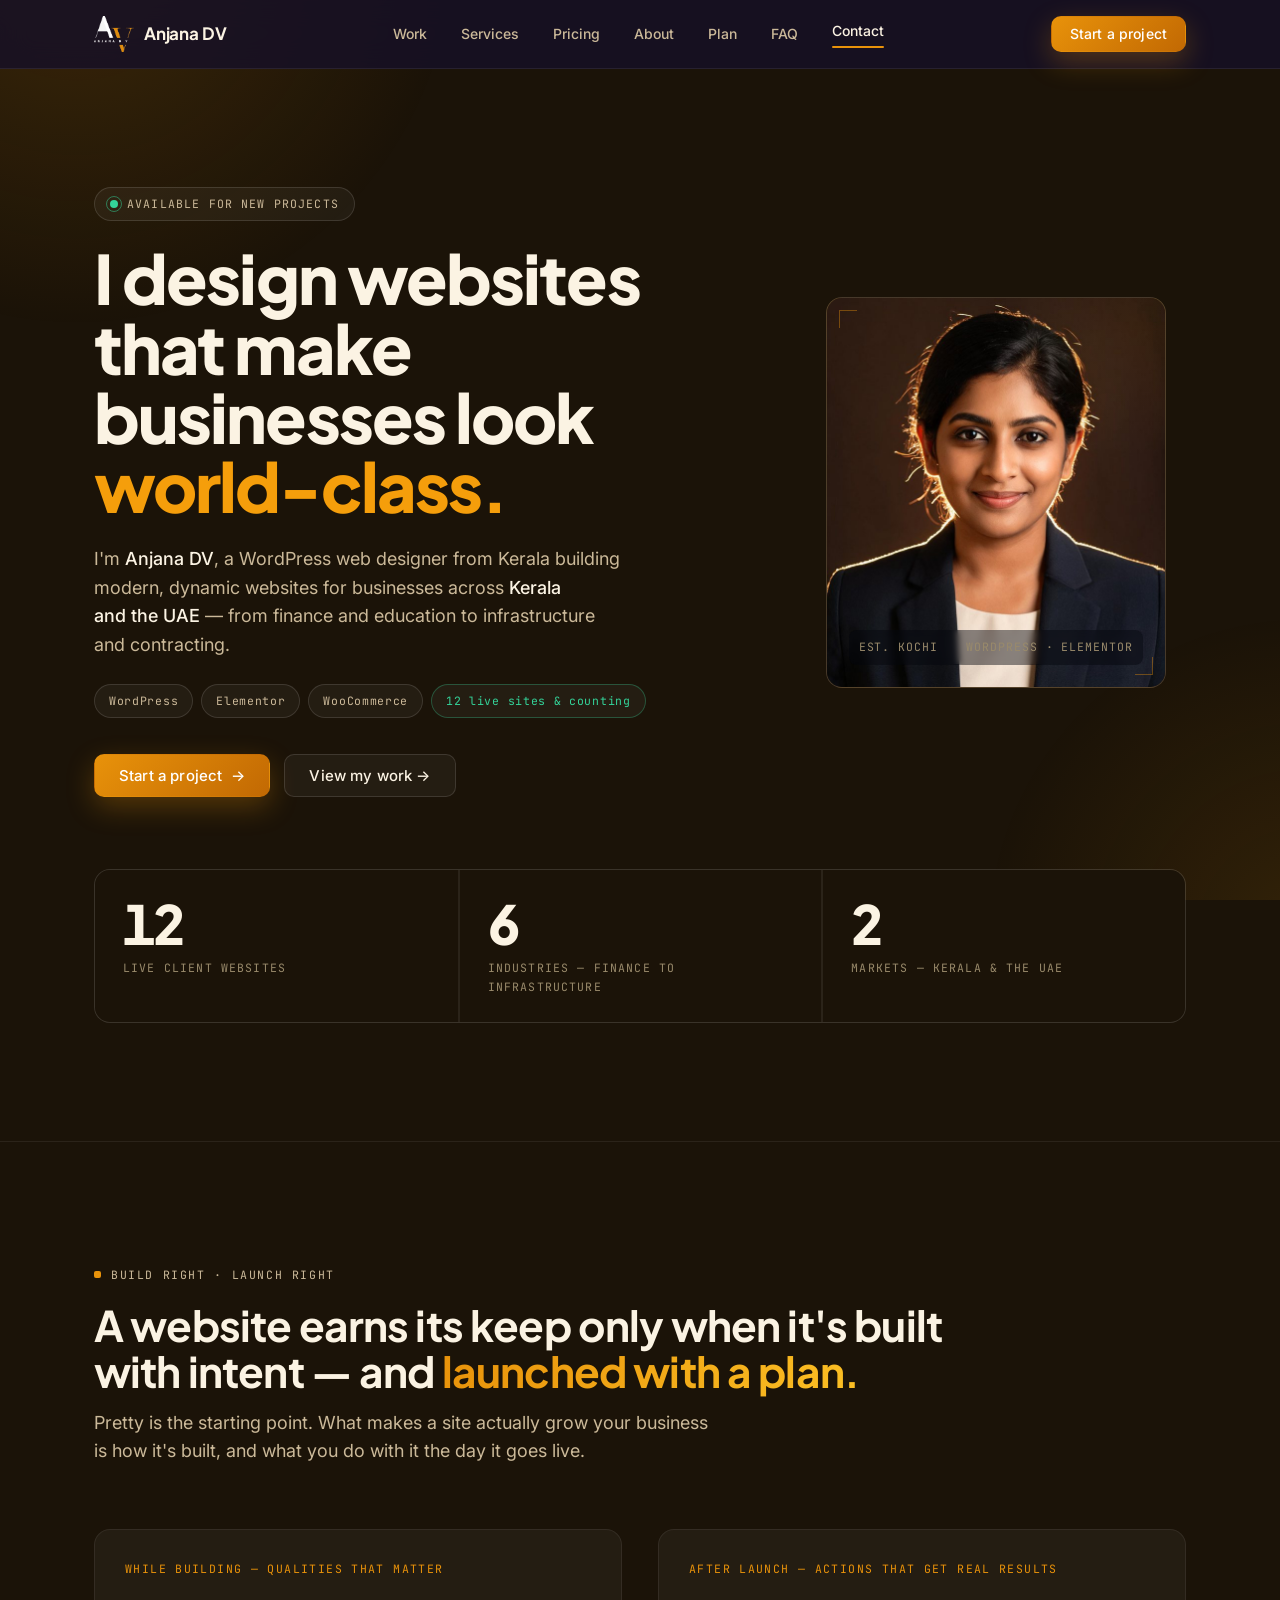
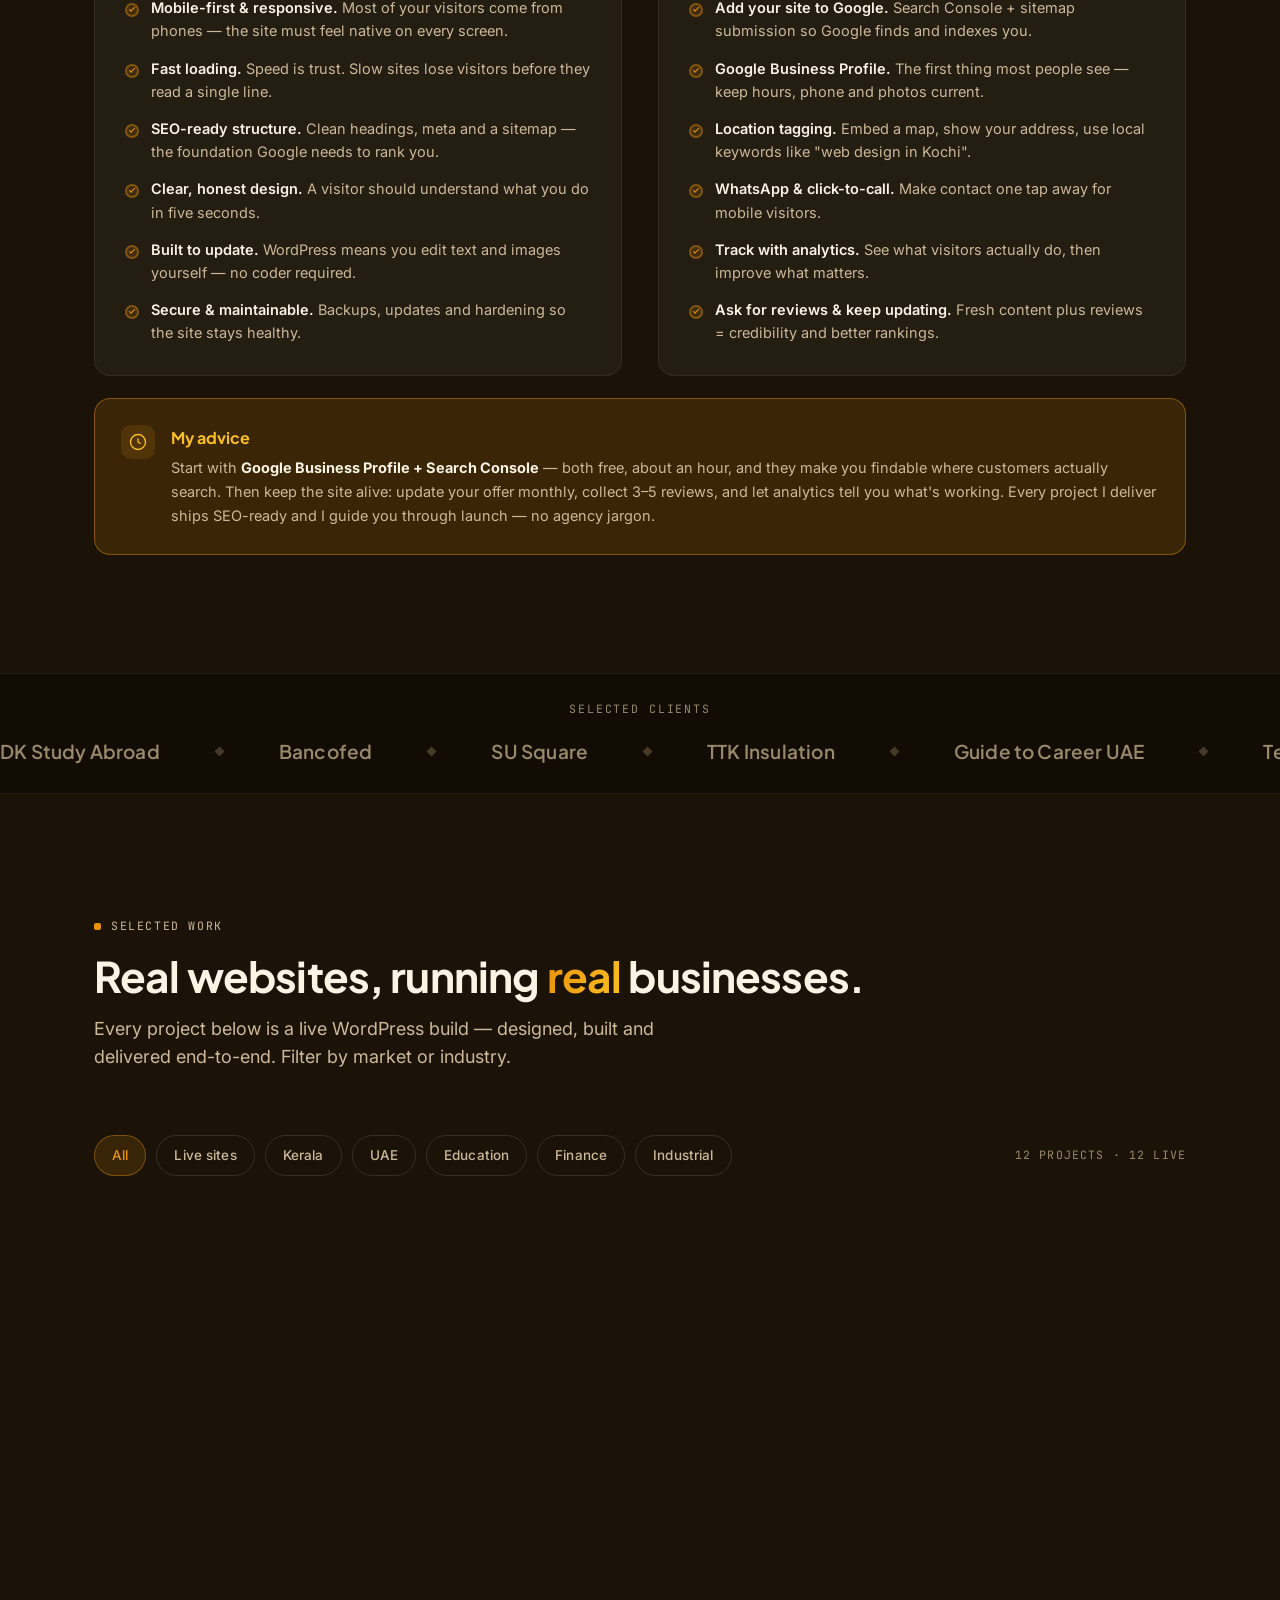
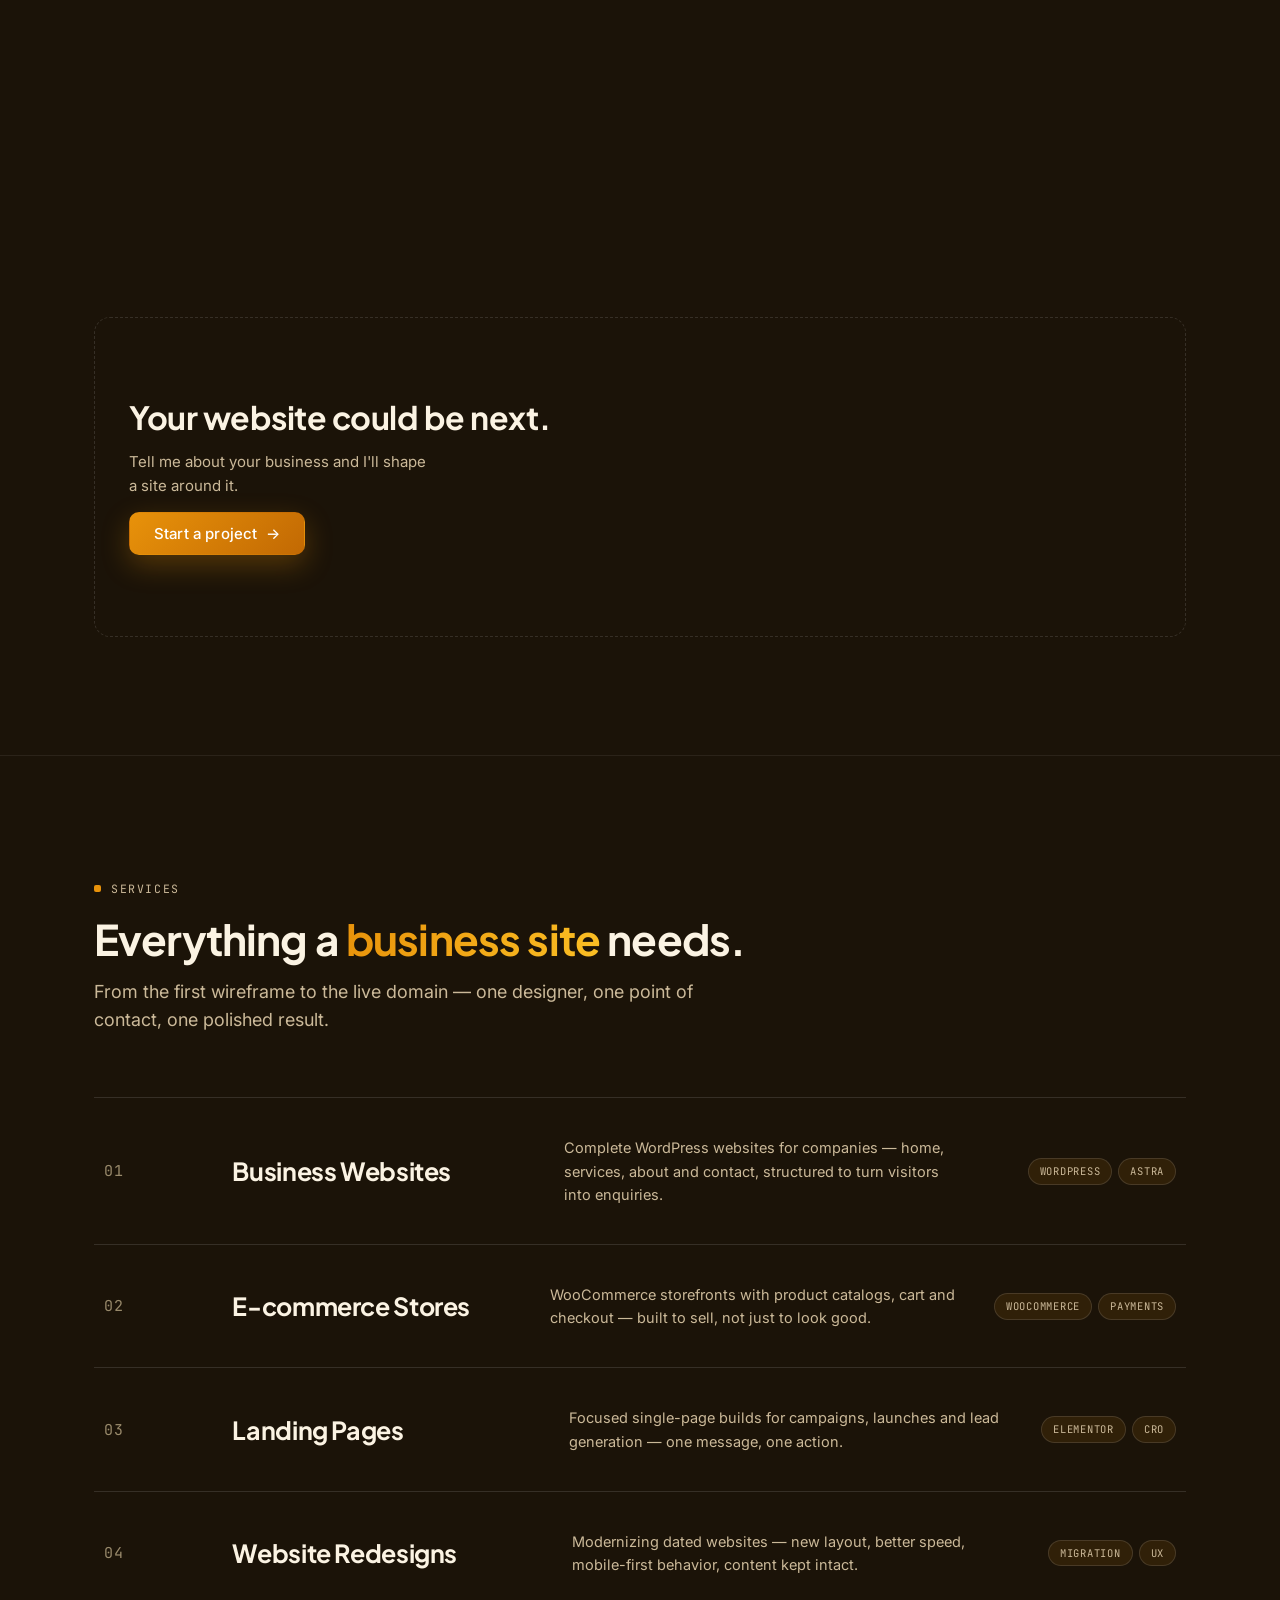
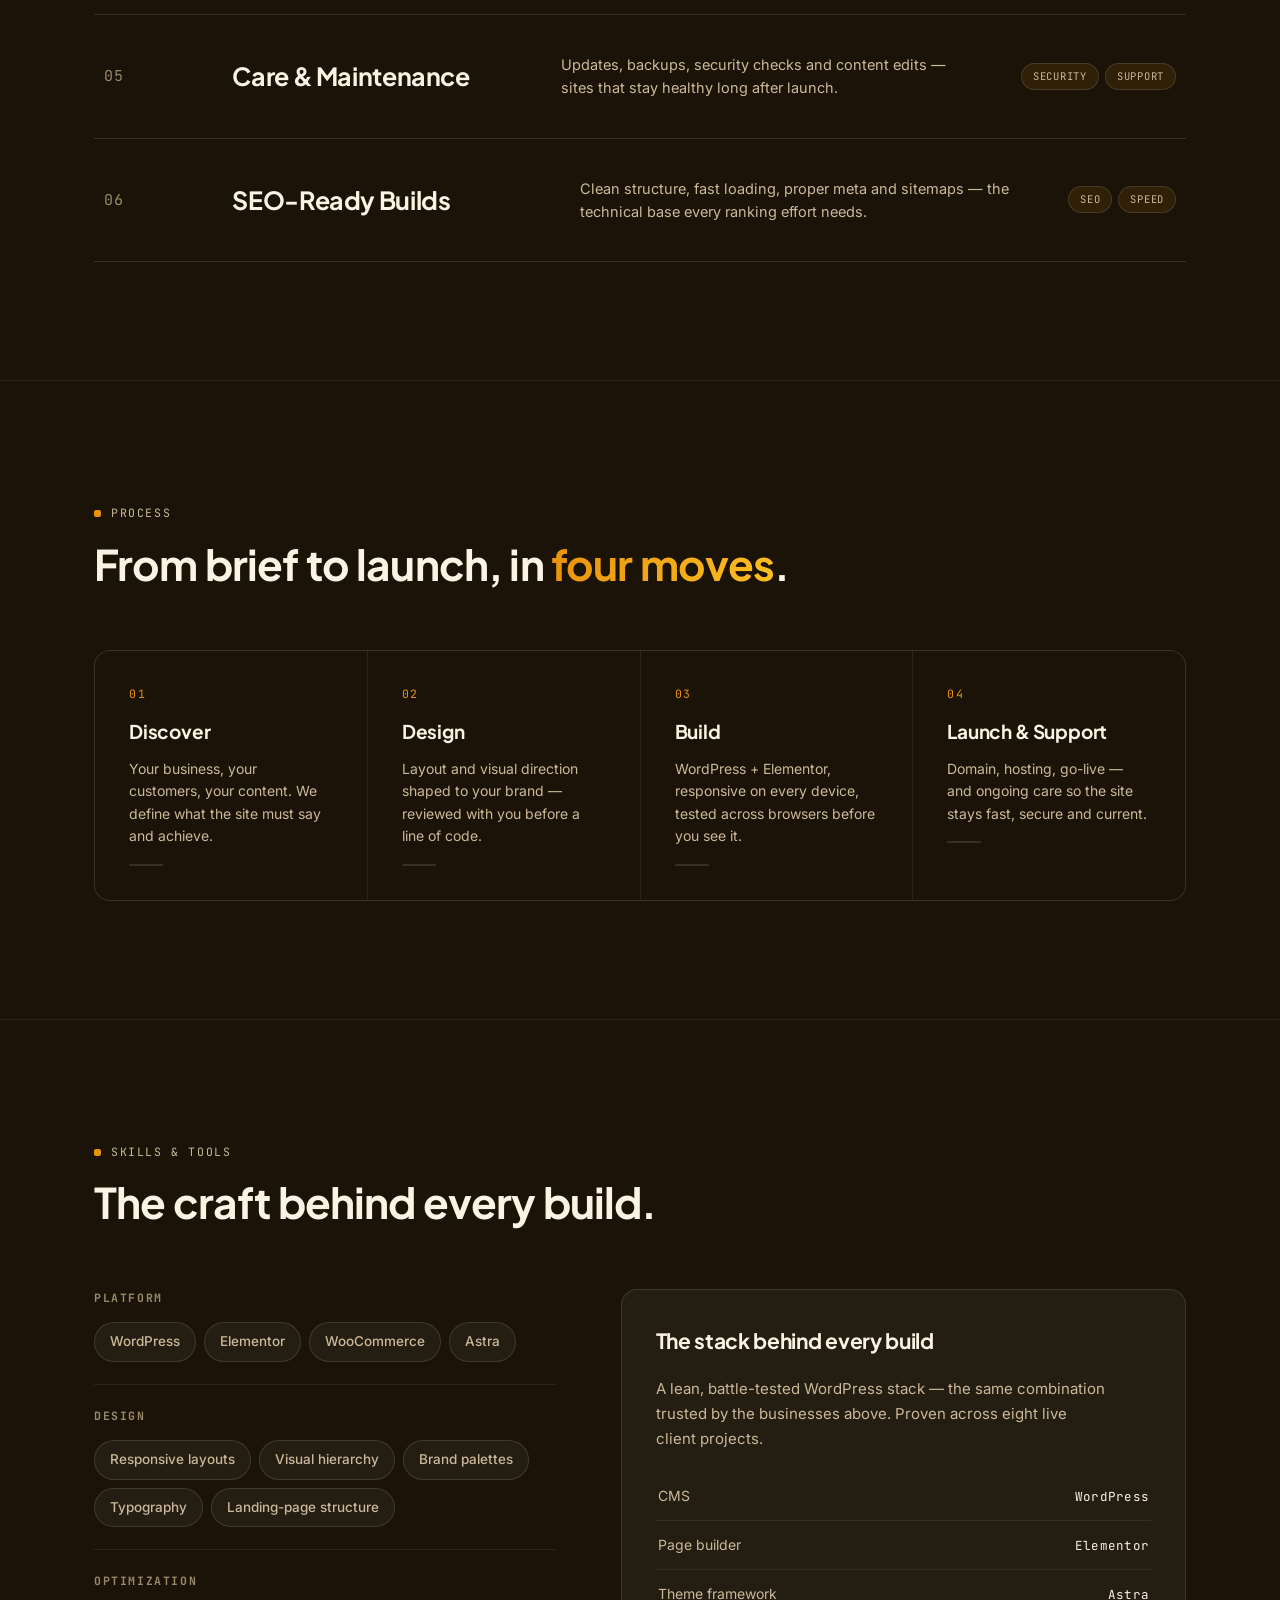
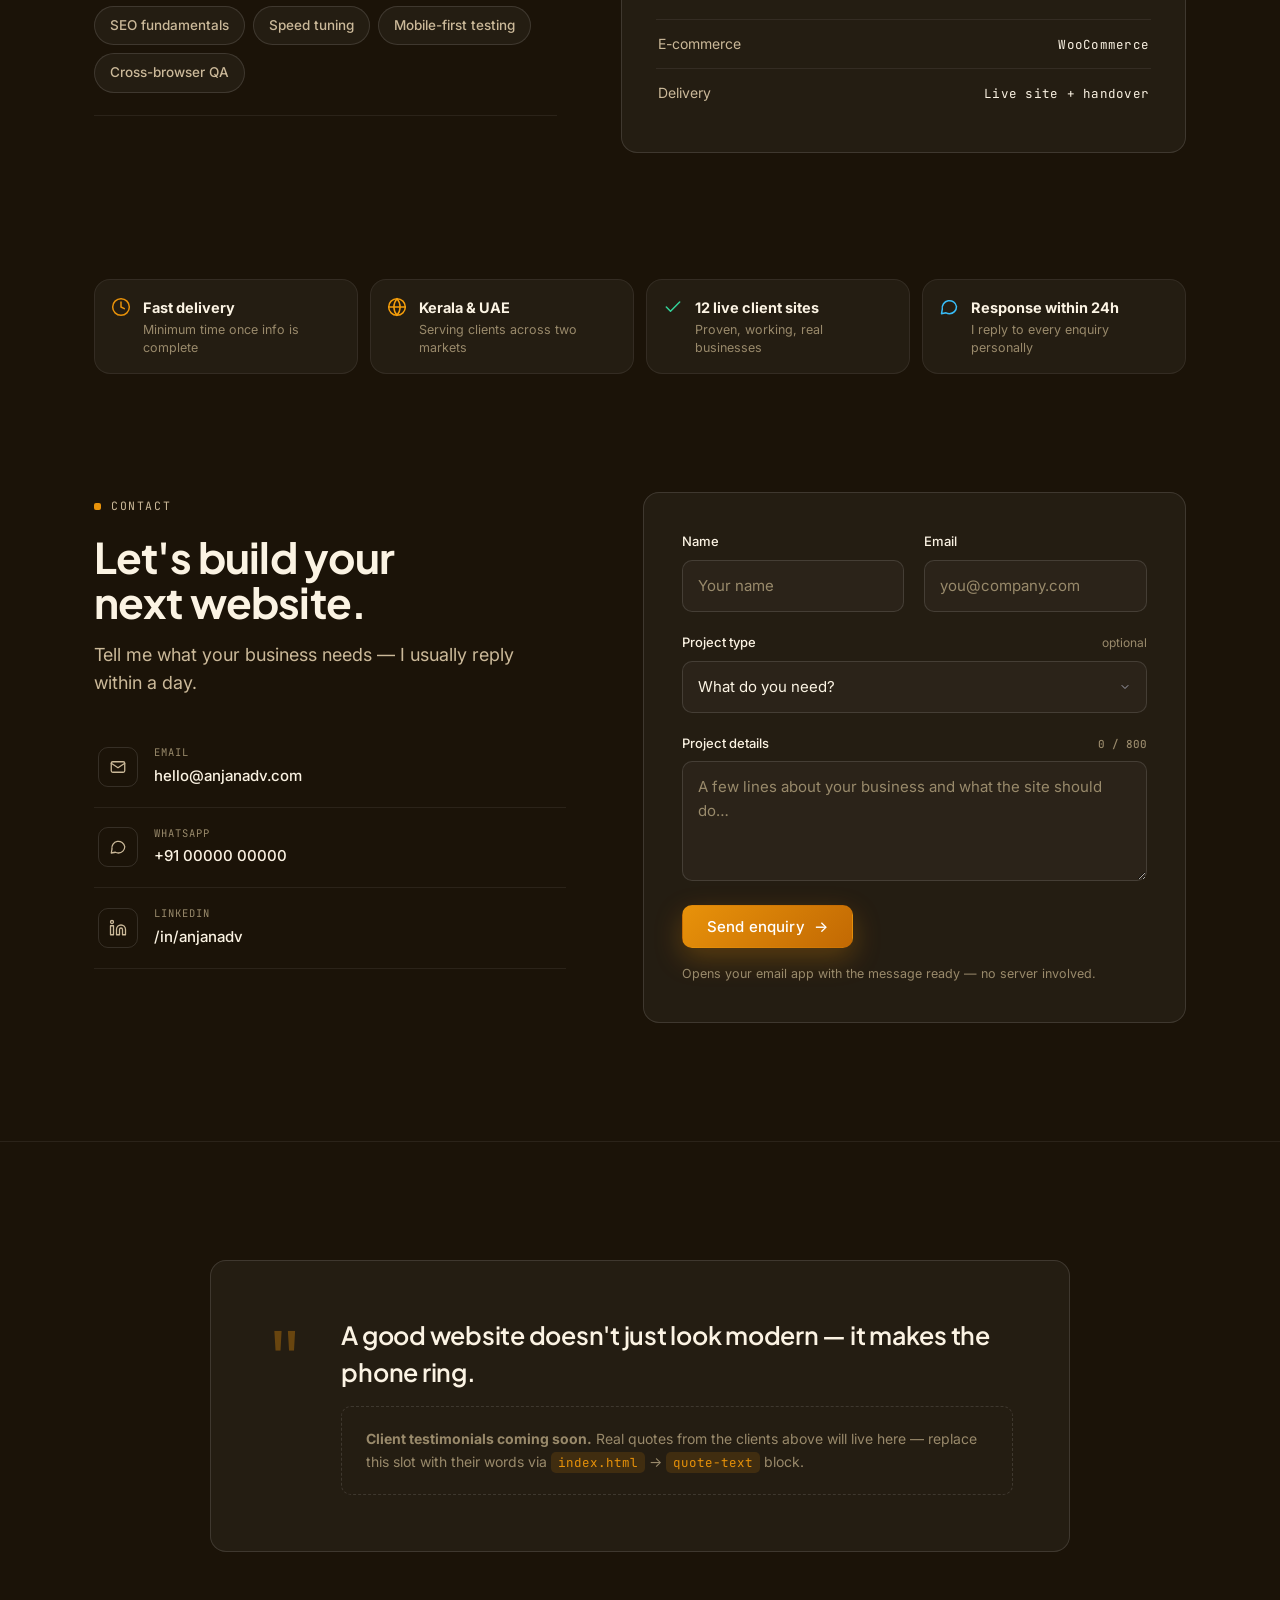
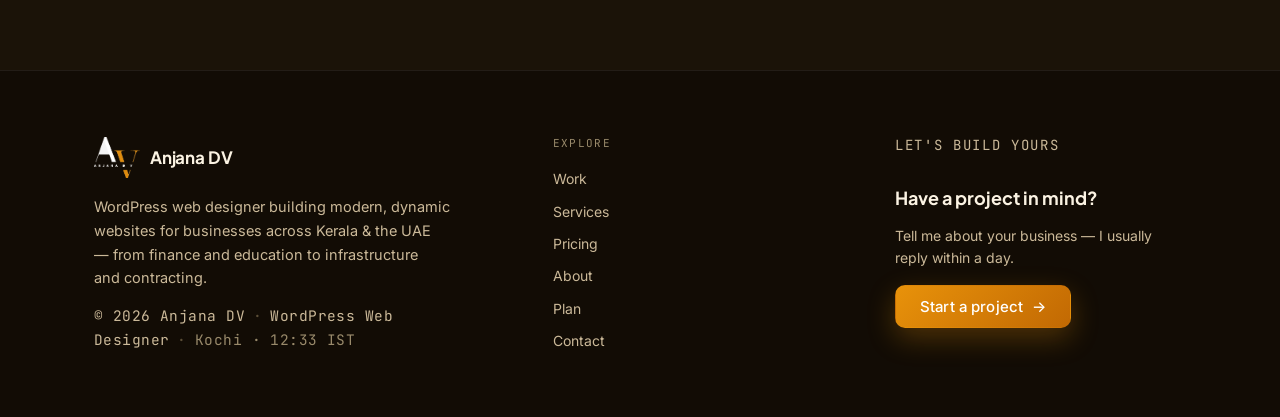
==== index.html @ 85783bd8 "CMS admin panel: Decap CMS + content/site.json + live renderer (hero, projects, about, pricing, FAQ," ====
<!doctype html>
<html lang="en">
<head>
  <meta charset="utf-8" />
  <meta name="viewport" content="width=device-width, initial-scale=1" />
  <title>Anjana DV — WordPress Web Designer · Kerala &amp; UAE</title>
  <meta name="description" content="Portfolio of Anjana DV, a WordPress web designer building modern, dynamic business websites for brands across Kerala and the UAE — finance, education, infrastructure, contracting and more." />
  <meta property="og:title" content="Anjana DV — WordPress Web Designer" />
  <meta property="og:description" content="Modern, dynamic WordPress websites for businesses in Kerala &amp; the UAE." />
  <meta property="og:type" content="website" />
  <meta property="og:image" content="assets/og-image.png" />
  <meta property="og:image:width" content="1200" />
  <meta property="og:image:height" content="630" />
  <meta name="twitter:card" content="summary_large_image" />
  <meta name="twitter:title" content="Anjana DV — WordPress Web Designer" />
  <meta name="twitter:description" content="Modern, dynamic WordPress websites for businesses in Kerala &amp; the UAE." />
  <meta name="twitter:image" content="assets/og-image.png" />
  <meta name="theme-color" content="#1B1308" />
  <link rel="icon" type="image/png" sizes="64x64" href="assets/favicon.png" />
  <link rel="preconnect" href="https://fonts.googleapis.com" />
  <link rel="preconnect" href="https://fonts.gstatic.com" crossorigin />
  <link href="https://fonts.googleapis.com/css2?family=Plus+Jakarta+Sans:wght@600;700;800&family=Inter:wght@400;500;600&family=JetBrains+Mono:wght@400;500&display=swap" rel="stylesheet" />
  <link rel="stylesheet" href="assets/styles.css" />
  <script type="application/ld+json">
  {
    "@context": "https://schema.org",
    "@type": "Person",
    "name": "Anjana DV",
    "jobTitle": "WordPress Web Designer",
    "description": "WordPress web designer building modern, dynamic business websites for clients across Kerala and the UAE.",
    "address": { "@type": "PostalAddress", "addressRegion": "Kerala", "addressCountry": "IN" },
    "knowsAbout": ["WordPress", "Elementor", "WooCommerce", "Web Design", "Responsive Design"]
  }
  </script>
</head>
<body>
  <div class="bg-glow" aria-hidden="true"></div>
  <a class="skip-link" href="#work">Skip to portfolio</a>

<header class="topnav">
    <div class="container topnav-inner">
      <a class="brand" href="#top" aria-label="Anjana DV — home">
        <img class="brand-logo" src="assets/logo-anjana-transparent.png" alt="Anjana DV logo" width="40" height="40" />
        <span>Anjana&nbsp;DV</span>
      </a>
      <nav class="nav-links" aria-label="Primary">
        <a href="#work" data-spy="work">Work</a>
        <a href="#services" data-spy="services">Services</a>
        <a href="pricing.html">Pricing</a>
        <a href="about.html">About</a>
        <a href="plan.html">Plan</a>
        <a href="pricing.html#faq">FAQ</a>
        <a href="#contact" data-spy="contact">Contact</a>
      </nav>
      <a class="btn btn-primary nav-cta" href="#contact">Start a project</a>
      <button class="nav-toggle" aria-expanded="false" aria-controls="mobile-menu" aria-label="Open menu">
        <svg viewBox="0 0 24 24" fill="none" stroke="currentColor" stroke-width="1.8" stroke-linecap="round"><path d="M4 7h16M4 12h16M4 17h16"/></svg>
      </button>
    </div>
    <div class="mobile-menu" id="mobile-menu">
      <a href="#work">Work</a>
      <a href="#services">Services</a>
      <a href="pricing.html">Pricing</a>
      <a href="about.html">About</a>
      <a href="plan.html">Plan</a>
      <a href="pricing.html#faq">FAQ</a>
      <a href="#contact">Contact</a>
      <a class="btn btn-primary" href="#contact">Start a project</a>
    </div>
  </header>

  <main id="top">
<!-- ═══════════ HERO ═══════════ -->
  <section class="section hero" aria-label="Introduction">
    <div class="container">
      <div class="hero-grid">
        <div>
          <p class="avail-chip"><span class="avail-dot" aria-hidden="true"></span> Available for new projects</p>
          <h1>I design websites that make businesses look <span class="em">world-class.</span></h1>
          <p class="lead">
            I'm <strong>Anjana DV</strong>, a WordPress web designer from Kerala building
            modern, dynamic websites for businesses across <strong>Kerala and the UAE</strong> —
            from finance and education to infrastructure and contracting.
          </p>
          <div class="hero-chips" aria-label="Tools and stack">
            <span class="hero-chip">WordPress</span>
            <span class="hero-chip">Elementor</span>
            <span class="hero-chip">WooCommerce</span>
            <span class="hero-chip">12 live sites &amp; counting</span>
          </div>
          <div class="hero-cta">
            <a class="btn btn-primary" href="#work">View my work <span class="arr" aria-hidden="true">→</span></a>
            <a class="btn btn-secondary" href="#contact">Get in touch</a>
          </div>
        </div>
        <div class="portrait-wrap">
          <div class="portrait" role="img" aria-label="Anjana DV - WordPress web designer portrait">
            <span class="portrait-corner pc-tl" aria-hidden="true"></span>
            <span class="portrait-corner pc-br" aria-hidden="true"></span>
            <img class="portrait-img" src="assets/portrait.jpg" alt="Anjana DV" width="680" height="782" />
            <span class="portrait-tag"><span>EST. KOCHI</span><span>WORDPRESS · ELEMENTOR</span></span>
          </div>
        </div>
      </div>

      <div class="hero-stats">
        <div class="stat">
          <div class="stat-num">7</div>
          <p class="stat-label">Live client websites</p>
        </div>
        <div class="stat">
          <div class="stat-num">6</div>
          <p class="stat-label">Industries — finance to infrastructure</p>
        </div>
        <div class="stat">
          <div class="stat-num">2</div>
          <p class="stat-label">Markets — Kerala &amp; the UAE</p>
        </div>
      </div>
    </div>
  </section>

  
<!-- ═══════════ LAUNCH · WEBSITE SUCCESS CHECKLIST ═══════════ -->
  <section class="section" id="launch" aria-label="Website success checklist">
    <div class="container">
      <div class="sec-head reveal">
        <p class="eyebrow">Build right · Launch right</p>
        <h2 class="sec-title">A website earns its keep only when it's built with intent — and <span class="grad-word">launched with a plan.</span></h2>
        <p class="sec-sub">
          Pretty is the starting point. What makes a site actually grow your business is how it's
          built, and what you do with it the day it goes live.
        </p>
      </div>

      <div class="launch-grid">
        <div class="launch-col reveal">
          <p class="launch-kicker">While building — qualities that matter</p>
          <ul class="launch-list">
            <li><strong>Mobile-first &amp; responsive.</strong> Most of your visitors come from phones — the site must feel native on every screen.</li>
            <li><strong>Fast loading.</strong> Speed is trust. Slow sites lose visitors before they read a single line.</li>
            <li><strong>SEO-ready structure.</strong> Clean headings, meta and a sitemap — the foundation Google needs to rank you.</li>
            <li><strong>Clear, honest design.</strong> A visitor should understand what you do in five seconds.</li>
            <li><strong>Built to update.</strong> WordPress means you edit text and images yourself — no coder required.</li>
            <li><strong>Secure &amp; maintainable.</strong> Backups, updates and hardening so the site stays healthy.</li>
          </ul>
        </div>
        <div class="launch-col reveal">
          <p class="launch-kicker">After launch — actions that get real results</p>
          <ul class="launch-list">
            <li><strong>Add your site to Google.</strong> Search Console + sitemap submission so Google finds and indexes you.</li>
            <li><strong>Google Business Profile.</strong> The first thing most people see — keep hours, phone and photos current.</li>
            <li><strong>Location tagging.</strong> Embed a map, show your address, use local keywords like "web design in Kochi".</li>
            <li><strong>WhatsApp &amp; click-to-call.</strong> Make contact one tap away for mobile visitors.</li>
            <li><strong>Track with analytics.</strong> See what visitors actually do, then improve what matters.</li>
            <li><strong>Ask for reviews &amp; keep updating.</strong> Fresh content plus reviews = credibility and better rankings.</li>
          </ul>
        </div>
      </div>

      <div class="launch-note reveal">
        <span class="launch-note-ic" aria-hidden="true">
          <svg viewBox="0 0 24 24" fill="none" stroke="currentColor" stroke-width="1.8" stroke-linecap="round" stroke-linejoin="round"><circle cx="12" cy="12" r="10"/><path d="M12 8v4l3 2"/></svg>
        </span>
        <div>
          <p class="launch-note-title">My advice</p>
          <p class="launch-note-body">
            Start with <strong>Google Business Profile + Search Console</strong> — both free, about an hour,
            and they make you findable where customers actually search. Then keep the site alive: update your
            offer monthly, collect 3–5 reviews, and let analytics tell you what's working. Every project I
            deliver ships SEO-ready and I guide you through launch — no agency jargon.
          </p>
        </div>
      </div>
    </div>
  </section>

<!-- ═══════════ CLIENT MARQUEE ═══════════ -->
  <section class="marquee-section" aria-label="Clients">
    <p class="marquee-label">Selected clients</p>
    <div class="marquee" aria-hidden="true">
      <div class="marquee-group">
        <span class="marquee-item">DK Study Abroad <span class="marquee-sep"></span></span>
        <span class="marquee-item">Bancofed <span class="marquee-sep"></span></span>
        <span class="marquee-item">SU Square <span class="marquee-sep"></span></span>
        <span class="marquee-item">TTK Insulation <span class="marquee-sep"></span></span>
        <span class="marquee-item">Guide to Career UAE <span class="marquee-sep"></span></span>
        <span class="marquee-item">Techinsys <span class="marquee-sep"></span></span>
        <span class="marquee-item">Smartcoin India <span class="marquee-sep"></span></span>
<span class="marquee-item">ICCSL <span class="marquee-sep"></span></span>
<span class="marquee-item">Varghese Moolans <span class="marquee-sep"></span></span>
<span class="marquee-item">Planitium <span class="marquee-sep"></span></span>
<span class="marquee-item">Tyre Guru <span class="marquee-sep"></span></span>
<span class="marquee-item">CADBIM Centre <span class="marquee-sep"></span></span>
      </div>
      <div class="marquee-group">
        <span class="marquee-item">DK Study Abroad <span class="marquee-sep"></span></span>
        <span class="marquee-item">Bancofed <span class="marquee-sep"></span></span>
        <span class="marquee-item">SU Square <span class="marquee-sep"></span></span>
        <span class="marquee-item">TTK Insulation <span class="marquee-sep"></span></span>
        <span class="marquee-item">Guide to Career UAE <span class="marquee-sep"></span></span>
        <span class="marquee-item">Techinsys <span class="marquee-sep"></span></span>
        <span class="marquee-item">Smartcoin India <span class="marquee-sep"></span></span>
<span class="marquee-item">ICCSL <span class="marquee-sep"></span></span>
<span class="marquee-item">Varghese Moolans <span class="marquee-sep"></span></span>
<span class="marquee-item">Planitium <span class="marquee-sep"></span></span>
<span class="marquee-item">Tyre Guru <span class="marquee-sep"></span></span>
<span class="marquee-item">CADBIM Centre <span class="marquee-sep"></span></span>
      </div>
    </div>
  </section>

  
<!-- ═══════════ WORK ═══════════ -->
  <section class="section" id="work" aria-label="Selected work">
    <div class="container">
      <div class="sec-head reveal">
        <p class="eyebrow">Selected work</p>
        <h2 class="sec-title">Real websites, running <span class="grad-word">real</span> businesses.</h2>
        <p class="sec-sub">
          Every project below is a live WordPress build — designed, built and delivered
          end-to-end. Filter by market or industry.
        </p>
      </div>

      <div class="work-toolbar reveal" role="group" aria-label="Filter projects">
        <button class="filter-btn" data-filter="all" aria-pressed="true">All</button>
        <button class="filter-btn" data-filter="live" aria-pressed="false">Live sites</button>
        <button class="filter-btn" data-filter="kerala" aria-pressed="false">Kerala</button>
        <button class="filter-btn" data-filter="uae" aria-pressed="false">UAE</button>
        <button class="filter-btn" data-filter="education" aria-pressed="false">Education</button>
        <button class="filter-btn" data-filter="finance" aria-pressed="false">Finance</button>
        <button class="filter-btn" data-filter="industrial" aria-pressed="false">Industrial</button>
        <span class="work-count" id="work-count" aria-live="polite">12 projects · 12 live</span>
      </div>

      <div class="work-grid" id="work-grid">

        <!-- 01 · DK Study Abroad (featured) -->
        <article class="work-card featured reveal" data-cats="live kerala education"
                 style="--mbg:#121516; --mfg:#FFFFFF; --mk-accent:#C10FFF;">
          <div class="mock" aria-hidden="true">
            <div class="mock-bar">
              <span class="dot"></span><span class="dot"></span><span class="dot"></span>
              <span class="mock-url">dkstudyabroad.com</span>
            </div>
            <div class="mock-body mock-shot">
                <img class="shot" src="assets/thumbs/dkstudyabroad.jpg" alt="" loading="lazy" width="1200" height="800" />
              </div>
          </div>
          <div class="card-side">
            <div class="card-tags">
              <span class="tag hot">Latest</span>
              <span class="tag live">● Live</span>
              <span class="tag">Education</span>
              <span class="tag">Kochi</span>
            </div>
            <h3 class="card-name">DK Study Abroad LLP</h3>
            <p class="card-desc">
              A modern, dark-themed site for a Kochi study-abroad consultancy —
              destination guides for eight countries, student success stories and
              enquiry flows, all on WordPress + Elementor.
            </p>
            <div class="card-links">
              <a class="card-link" href="https://dkstudyabroad.com" target="_blank" rel="noopener">
                Visit site
                <svg viewBox="0 0 24 24" fill="none" stroke="currentColor" stroke-width="2" stroke-linecap="round" stroke-linejoin="round"><path d="M7 17L17 7M9 7h8v8"/></svg>
              </a>
            </div>
          </div>
        </article>

        <!-- 02 · Bancofed -->
        <article class="work-card reveal" data-cats="live kerala finance"
                 style="--mbg:#FFFFFF; --mfg:#173B2E; --mk-accent:#03A86B;">
          <div class="card-top">
            <div class="card-tags">
              <span class="tag live">● Live</span>
              <span class="tag">Finance</span>
              <span class="tag">Kerala</span>
            </div>
          </div>
          <div class="mock" aria-hidden="true">
            <div class="mock-bar">
              <span class="dot"></span><span class="dot"></span><span class="dot"></span>
              <span class="mock-url">bancofed.in</span>
            </div>
            <div class="mock-body mock-shot">
                <img class="shot" src="assets/thumbs/bancofed.jpg" alt="" loading="lazy" width="1200" height="800" />
              </div>
          </div>
          <div class="card-info">
            <h3 class="card-name">Bancofed</h3>
            <p class="card-desc">
              Gold loans, agri loans and small-business financing for Kerala —
              a clean, trust-first financial site with service pages and partner listings.
            </p>
            <div class="card-links">
              <a class="card-link" href="https://bancofed.in" target="_blank" rel="noopener">
                Visit site
                <svg viewBox="0 0 24 24" fill="none" stroke="currentColor" stroke-width="2" stroke-linecap="round" stroke-linejoin="round"><path d="M7 17L17 7M9 7h8v8"/></svg>
              </a>
            </div>
          </div>
        </article>

        <!-- 03 · SU Square -->
        <article class="work-card reveal" data-cats="live kerala industrial"
                 style="--mbg:#F0F5FA; --mfg:#0F2440; --mk-accent:#046BD2;">
          <div class="card-top">
            <div class="card-tags">
              <span class="tag live">● Live</span>
              <span class="tag">Infrastructure</span>
              <span class="tag">Kerala</span>
            </div>
          </div>
          <div class="mock" aria-hidden="true">
            <div class="mock-bar">
              <span class="dot"></span><span class="dot"></span><span class="dot"></span>
              <span class="mock-url">susquare.in</span>
            </div>
            <div class="mock-body mock-shot">
                <img class="shot" src="assets/thumbs/susquare.jpg" alt="" loading="lazy" width="1200" height="800" />
              </div>
          </div>
          <div class="card-info">
            <h3 class="card-name">SU Square</h3>
            <p class="card-desc">
              A corporate site for a Kerala infrastructure group with five verticals —
              projects, hire solutions, properties and ventures under one brand.
            </p>
            <div class="card-links">
              <a class="card-link" href="https://susquare.in" target="_blank" rel="noopener">
                Visit site
                <svg viewBox="0 0 24 24" fill="none" stroke="currentColor" stroke-width="2" stroke-linecap="round" stroke-linejoin="round"><path d="M7 17L17 7M9 7h8v8"/></svg>
              </a>
            </div>
          </div>
        </article>

        <!-- 04 · TTK Insulation -->
        <article class="work-card reveal" data-cats="live uae industrial"
                 style="--mbg:#FFFFFF; --mfg:#16202C; --mk-accent:#045CB4;">
          <div class="card-top">
            <div class="card-tags">
              <span class="tag live">● Live</span>
              <span class="tag">Contracting</span>
              <span class="tag">Dubai</span>
            </div>
          </div>
          <div class="mock" aria-hidden="true">
            <div class="mock-bar">
              <span class="dot"></span><span class="dot"></span><span class="dot"></span>
              <span class="mock-url">ttkinsulation.com</span>
            </div>
            <div class="mock-body mock-shot">
                <img class="shot" src="assets/thumbs/ttkinsulation.jpg" alt="" loading="lazy" width="1200" height="800" />
              </div>
          </div>
          <div class="card-info">
            <h3 class="card-name">TTK Insulation Contracting LLC</h3>
            <p class="card-desc">
              Waterproofing and insulation services for a Dubai contractor —
              service catalogues, trust-building history and UAE-wide enquiry handling.
            </p>
            <div class="card-links">
              <a class="card-link" href="https://ttkinsulation.com" target="_blank" rel="noopener">
                Visit site
                <svg viewBox="0 0 24 24" fill="none" stroke="currentColor" stroke-width="2" stroke-linecap="round" stroke-linejoin="round"><path d="M7 17L17 7M9 7h8v8"/></svg>
              </a>
            </div>
          </div>
        </article>

        <!-- 05 · Guide to Career UAE -->
        <article class="work-card reveal" data-cats="live uae education"
                 style="--mbg:#FFFFFF; --mfg:#14143C; --mk-accent:#FE0467;">
          <div class="card-top">
            <div class="card-tags">
              <span class="tag live">● Live</span>
              <span class="tag">Education</span>
              <span class="tag">UAE</span>
            </div>
          </div>
          <div class="mock" aria-hidden="true">
            <div class="mock-bar">
              <span class="dot"></span><span class="dot"></span><span class="dot"></span>
              <span class="mock-url">guidetocareeruae.com</span>
            </div>
            <div class="mock-body mock-shot">
                <img class="shot" src="assets/thumbs/guidetocareer.jpg" alt="" loading="lazy" width="1200" height="800" />
              </div>
          </div>
          <div class="card-info">
            <h3 class="card-name">Guide to Career Consultancy</h3>
            <p class="card-desc">
              Career and education consultancy for the UAE market — ten destination
              countries, university partnerships and call-back enquiry flows.
            </p>
            <div class="card-links">
              <a class="card-link" href="https://guidetocareeruae.com" target="_blank" rel="noopener">
                Visit site
                <svg viewBox="0 0 24 24" fill="none" stroke="currentColor" stroke-width="2" stroke-linecap="round" stroke-linejoin="round"><path d="M7 17L17 7M9 7h8v8"/></svg>
              </a>
            </div>
          </div>
        </article>

        <!-- 06 · Techinsys (live) -->
        <article class="work-card reveal" data-cats="live uae industrial telecom"
                 style="--mbg:#0C1220; --mfg:#E8ECF4; --mk-accent:#22D3EE;">
          <div class="card-top">
            <div class="card-tags">
              <span class="tag live">● Live</span>
              <span class="tag">Telecom systems</span>
              <span class="tag">Dubai</span>
            </div>
          </div>
          <div class="mock" aria-hidden="true">
            <div class="mock-bar">
              <span class="dot"></span><span class="dot"></span><span class="dot"></span>
              <span class="mock-url">techinsys.com</span>
            </div>
            <div class="mock-body mock-shot">
                <img class="shot" src="assets/thumbs/techinsys.jpg" alt="" loading="lazy" width="1200" height="800" />
              </div>
          </div>
          <div class="card-info">
            <h3 class="card-name">Techinsys Technologies</h3>
            <p class="card-desc">
              Telecom and smart-building systems provider in Dubai, part of the
              Hi-Tech Emirates Group.
            </p>
            <div class="card-links">
              <a class="card-link" href="https://techinsys.com" target="_blank" rel="noopener">
                Visit site
                <svg viewBox="0 0 24 24" fill="none" stroke="currentColor" stroke-width="2" stroke-linecap="round" stroke-linejoin="round"><path d="M7 17L17 7M9 7h8v8"/></svg>
              </a>
            </div>
          </div>
        </article>

        <!-- 07 · Smartcoin India (live) -->
        <article class="work-card reveal" data-cats="live india finance"
                 style="--mbg:#FFFDF6; --mfg:#23211B; --mk-accent:#D97706;">
          <div class="card-top">
            <div class="card-tags">
              <span class="tag live">● Live</span>
              <span class="tag">Finance</span>
              <span class="tag">India</span>
            </div>
          </div>
          <div class="mock" aria-hidden="true">
            <div class="mock-bar">
              <span class="dot"></span><span class="dot"></span><span class="dot"></span>
              <span class="mock-url">smartcoindia.com</span>
            </div>
            <div class="mock-body mock-shot">
                <img class="shot" src="assets/thumbs/smartcoindia.jpg" alt="" loading="lazy" width="1200" height="800" />
              </div>
          </div>
          <div class="card-info">
            <h3 class="card-name">Smartcoin India</h3>
            <p class="card-desc">
              Site and partner-program pages for a financial-services platform —
              product pages and a focused sign-up flow on WordPress.
            </p>
            <div class="card-links">
              <a class="card-link" href="https://smartcoindia.com" target="_blank" rel="noopener">
                Visit site
                <svg viewBox="0 0 24 24" fill="none" stroke="currentColor" stroke-width="2" stroke-linecap="round" stroke-linejoin="round"><path d="M7 17L17 7M9 7h8v8"/></svg>
              </a>
            </div>
          </div>
        </article>

                <!-- 08 -> iccsl.in -->
        <article class="work-card reveal" data-cats="live finance"
                 style="--mbg:#0E3B2E; --mfg:#F4FBF7; --mk-accent:#2FBF71;">
          <div class="card-top">
            <div class="card-tags">
              <span class="tag live">● Live</span>
              <span class="tag">Finance</span>
            </div>
          </div>
          <div class="mock" aria-hidden="true">
            <div class="mock-bar">
              <span class="dot"></span><span class="dot"></span><span class="dot"></span>
              <span class="mock-url">iccsl.in</span>
            </div>
            <div class="mock-body mock-shot">
                <img class="shot" src="assets/thumbs/iccsl.jpg" alt="" loading="lazy" width="1200" height="800" />
              </div>
          </div>
          <div class="card-info">
            <h3 class="card-name">Indian Cooperative Credit Society Ltd</h3>
            <p class="card-desc">
              A WordPress site for a cooperative credit society — member-first pages and a clear, trustworthy structure for a financial body.
            </p>
            <div class="card-links">
              <a class="card-link" href="https://iccsl.in" target="_blank" rel="noopener">
                Visit site
                <svg viewBox="0 0 24 24" fill="none" stroke="currentColor" stroke-width="2" stroke-linecap="round" stroke-linejoin="round"><path d="M7 17L17 7M9 7h8v8"/></svg>
              </a>
            </div>
          </div>
        </article>

        <!-- 09 -> varghesemoolans.com -->
        <article class="work-card reveal" data-cats="live kerala"
                 style="--mbg:#101820; --mfg:#F2F4F7; --mk-accent:#DDAA4A;">
          <div class="card-top">
            <div class="card-tags">
              <span class="tag live">● Live</span>
              <span class="tag">Kerala</span>
            </div>
          </div>
          <div class="mock" aria-hidden="true">
            <div class="mock-bar">
              <span class="dot"></span><span class="dot"></span><span class="dot"></span>
              <span class="mock-url">varghesemoolans.com</span>
            </div>
            <div class="mock-body mock-shot">
                <img class="shot" src="assets/thumbs/varghesemoolans.jpg" alt="" loading="lazy" width="1200" height="800" />
              </div>
          </div>
          <div class="card-info">
            <h3 class="card-name">Varghese Moolans</h3>
            <p class="card-desc">
              A modern WordPress presence for a long-standing Kerala brand — clean styling and a strong local identity, built to reflect heritage.
            </p>
            <div class="card-links">
              <a class="card-link" href="https://varghesemoolans.com" target="_blank" rel="noopener">
                Visit site
                <svg viewBox="0 0 24 24" fill="none" stroke="currentColor" stroke-width="2" stroke-linecap="round" stroke-linejoin="round"><path d="M7 17L17 7M9 7h8v8"/></svg>
              </a>
            </div>
          </div>
        </article>

        <!-- 10 -> planitium.com -->
        <article class="work-card reveal" data-cats="live uae"
                 style="--mbg:#0F1522; --mfg:#F4F6FB; --mk-accent:#EB4D3D;">
          <div class="card-top">
            <div class="card-tags">
              <span class="tag live">● Live</span>
              <span class="tag">Automotive</span><span class="tag">Dubai</span>
            </div>
          </div>
          <div class="mock" aria-hidden="true">
            <div class="mock-bar">
              <span class="dot"></span><span class="dot"></span><span class="dot"></span>
              <span class="mock-url">planitium.com</span>
            </div>
            <div class="mock-body mock-shot">
                <img class="shot" src="assets/thumbs/planitium.jpg" alt="" loading="lazy" width="1200" height="800" />
              </div>
          </div>
          <div class="card-info">
            <h3 class="card-name">Planitium FZE</h3>
            <p class="card-desc">
              Dubai-based car export company — a product-led WordPress site connecting buyers worldwide to vehicles from Dubai’s export market.
            </p>
            <div class="card-links">
              <a class="card-link" href="https://planitium.com" target="_blank" rel="noopener">
                Visit site
                <svg viewBox="0 0 24 24" fill="none" stroke="currentColor" stroke-width="2" stroke-linecap="round" stroke-linejoin="round"><path d="M7 17L17 7M9 7h8v8"/></svg>
              </a>
            </div>
          </div>
        </article>

        <!-- 11 -> thetyreguru.com -->
        <article class="work-card reveal" data-cats="live kerala"
                 style="--mbg:#131313; --mfg:#FFFFFF; --mk-accent:#FFB000;">
          <div class="card-top">
            <div class="card-tags">
              <span class="tag live">● Live</span>
              <span class="tag">Automotive</span><span class="tag">Kerala</span>
            </div>
          </div>
          <div class="mock" aria-hidden="true">
            <div class="mock-bar">
              <span class="dot"></span><span class="dot"></span><span class="dot"></span>
              <span class="mock-url">thetyreguru.com</span>
            </div>
            <div class="mock-body mock-shot">
                <img class="shot" src="assets/thumbs/thetyreguru.jpg" alt="" loading="lazy" width="1200" height="800" />
              </div>
          </div>
          <div class="card-info">
            <h3 class="card-name">Tyre Guru — TYREX</h3>
            <p class="card-desc">
              A fast, mobile-first WordPress site for a Kerala tyre retail brand, built around product discovery and local in-store enquiry.
            </p>
            <div class="card-links">
              <a class="card-link" href="https://thetyreguru.com" target="_blank" rel="noopener">
                Visit site
                <svg viewBox="0 0 24 24" fill="none" stroke="currentColor" stroke-width="2" stroke-linecap="round" stroke-linejoin="round"><path d="M7 17L17 7M9 7h8v8"/></svg>
              </a>
            </div>
          </div>
        </article>

        <!-- 12 -> cadbimcentre.in -->
        <article class="work-card reveal" data-cats="live kerala education"
                 style="--mbg:#0B1F3A; --mfg:#F2F7FF; --mk-accent:#2E9BFF;">
          <div class="card-top">
            <div class="card-tags">
              <span class="tag live">● Live</span>
              <span class="tag">Education</span><span class="tag">Kerala</span>
            </div>
          </div>
          <div class="mock" aria-hidden="true">
            <div class="mock-bar">
              <span class="dot"></span><span class="dot"></span><span class="dot"></span>
              <span class="mock-url">cadbimcentre.in</span>
            </div>
            <div class="mock-body mock-shot">
                <img class="shot" src="assets/thumbs/cadbimcentre.jpg" alt="" loading="lazy" width="1200" height="800" />
              </div>
          </div>
          <div class="card-info">
            <h3 class="card-name">CADBIM Centre</h3>
            <p class="card-desc">
              A BIM &amp; CAD training institute in Kerala — course pages for Revit, AutoCAD and MEP with practical training and career support.
            </p>
            <div class="card-links">
              <a class="card-link" href="https://cadbimcentre.in" target="_blank" rel="noopener">
                Visit site
                <svg viewBox="0 0 24 24" fill="none" stroke="currentColor" stroke-width="2" stroke-linecap="round" stroke-linejoin="round"><path d="M7 17L17 7M9 7h8v8"/></svg>
              </a>
            </div>
          </div>
        </article>

        <!-- CTA card -->
        <article class="work-card cta-card reveal" data-cats="all">
          <h3>Your website could be next.</h3>
          <p>Tell me about your business and I'll shape a site around it.</p>
          <a class="btn btn-primary" href="#contact">Start a project <span class="arr" aria-hidden="true">→</span></a>
        </article>

      </div>
    </div>
  </section>

  
<!-- ═══════════ SERVICES ═══════════ -->
  <section class="section" id="services" aria-label="Services">
    <div class="container">
      <div class="sec-head reveal">
        <p class="eyebrow">Services</p>
        <h2 class="sec-title">Everything a <span class="grad-word">business site</span> needs.</h2>
        <p class="sec-sub">
          From the first wireframe to the live domain — one designer, one point of contact, one polished result.
        </p>
      </div>

      <div class="svc-list">
        <div class="svc-row reveal">
          <span class="svc-num">01</span>
          <h3 class="svc-name">Business Websites</h3>
          <p class="svc-desc">Complete WordPress websites for companies — home, services, about and contact, structured to turn visitors into enquiries.</p>
          <div class="svc-tags"><span class="tag">WordPress</span><span class="tag">Astra</span></div>
          <span class="svc-arrow" aria-hidden="true">→</span>
        </div>
        <div class="svc-row reveal">
          <span class="svc-num">02</span>
          <h3 class="svc-name">E-commerce Stores</h3>
          <p class="svc-desc">WooCommerce storefronts with product catalogs, cart and checkout — built to sell, not just to look good.</p>
          <div class="svc-tags"><span class="tag">WooCommerce</span><span class="tag">Payments</span></div>
          <span class="svc-arrow" aria-hidden="true">→</span>
        </div>
        <div class="svc-row reveal">
          <span class="svc-num">03</span>
          <h3 class="svc-name">Landing Pages</h3>
          <p class="svc-desc">Focused single-page builds for campaigns, launches and lead generation — one message, one action.</p>
          <div class="svc-tags"><span class="tag">Elementor</span><span class="tag">CRO</span></div>
          <span class="svc-arrow" aria-hidden="true">→</span>
        </div>
        <div class="svc-row reveal">
          <span class="svc-num">04</span>
          <h3 class="svc-name">Website Redesigns</h3>
          <p class="svc-desc">Modernizing dated websites — new layout, better speed, mobile-first behavior, content kept intact.</p>
          <div class="svc-tags"><span class="tag">Migration</span><span class="tag">UX</span></div>
          <span class="svc-arrow" aria-hidden="true">→</span>
        </div>
        <div class="svc-row reveal">
          <span class="svc-num">05</span>
          <h3 class="svc-name">Care &amp; Maintenance</h3>
          <p class="svc-desc">Updates, backups, security checks and content edits — sites that stay healthy long after launch.</p>
          <div class="svc-tags"><span class="tag">Security</span><span class="tag">Support</span></div>
          <span class="svc-arrow" aria-hidden="true">→</span>
        </div>
        <div class="svc-row reveal">
          <span class="svc-num">06</span>
          <h3 class="svc-name">SEO-Ready Builds</h3>
          <p class="svc-desc">Clean structure, fast loading, proper meta and sitemaps — the technical base every ranking effort needs.</p>
          <div class="svc-tags"><span class="tag">SEO</span><span class="tag">Speed</span></div>
          <span class="svc-arrow" aria-hidden="true">→</span>
        </div>
      </div>
    </div>
  </section>

  
<!-- ═══════════ PROCESS ═══════════ -->
  <section class="section" aria-label="Process">
    <div class="container">
      <div class="sec-head reveal">
        <p class="eyebrow">Process</p>
        <h2 class="sec-title">From brief to launch, in <span class="grad-word">four moves</span>.</h2>
      </div>
      <div class="process-grid">
        <div class="step reveal" style="--i:0;">
          <span class="step-num">01</span>
          <h3 class="step-name">Discover</h3>
          <p class="step-desc">Your business, your customers, your content. We define what the site must say and achieve.</p>
          <span class="step-line" aria-hidden="true"></span>
        </div>
        <div class="step reveal" style="--i:1;">
          <span class="step-num">02</span>
          <h3 class="step-name">Design</h3>
          <p class="step-desc">Layout and visual direction shaped to your brand — reviewed with you before a line of code.</p>
          <span class="step-line" aria-hidden="true"></span>
        </div>
        <div class="step reveal" style="--i:2;">
          <span class="step-num">03</span>
          <h3 class="step-name">Build</h3>
          <p class="step-desc">WordPress + Elementor, responsive on every device, tested across browsers before you see it.</p>
          <span class="step-line" aria-hidden="true"></span>
        </div>
        <div class="step reveal" style="--i:3;">
          <span class="step-num">04</span>
          <h3 class="step-name">Launch &amp; Support</h3>
          <p class="step-desc">Domain, hosting, go-live — and ongoing care so the site stays fast, secure and current.</p>
          <span class="step-line" aria-hidden="true"></span>
        </div>
      </div>
    </div>
  </section>

  
<!-- ═══════════ SKILLS ═══════════ -->
  <section class="section" aria-label="Skills and tools">
    <div class="container">
      <div class="sec-head reveal">
        <p class="eyebrow">Skills &amp; tools</p>
        <h2 class="sec-title">The craft behind every build.</h2>
      </div>
      <div class="skills-wrap">
        <div>
          <div class="skill-group reveal">
            <h3>Platform</h3>
            <div class="skill-chips">
              <span class="skill-chip">WordPress</span>
              <span class="skill-chip">Elementor</span>
              <span class="skill-chip">WooCommerce</span>
              <span class="skill-chip">Astra</span>
            </div>
          </div>
          <div class="skill-group reveal">
            <h3>Design</h3>
            <div class="skill-chips">
              <span class="skill-chip">Responsive layouts</span>
              <span class="skill-chip">Visual hierarchy</span>
              <span class="skill-chip">Brand palettes</span>
              <span class="skill-chip">Typography</span>
              <span class="skill-chip">Landing-page structure</span>
            </div>
          </div>
          <div class="skill-group reveal">
            <h3>Optimization</h3>
            <div class="skill-chips">
              <span class="skill-chip">SEO fundamentals</span>
              <span class="skill-chip">Speed tuning</span>
              <span class="skill-chip">Mobile-first testing</span>
              <span class="skill-chip">Cross-browser QA</span>
            </div>
          </div>
        </div>
        <div class="stack-note reveal">
          <h3>The stack behind every build</h3>
          <p>
            A lean, battle-tested WordPress stack — the same combination trusted by
            the businesses above. Proven across eight live client projects.
          </p>
          <div class="stack-rows">
            <div class="stack-row"><span class="stack-k">CMS</span><span class="stack-v">WordPress</span></div>
            <div class="stack-row"><span class="stack-k">Page builder</span><span class="stack-v">Elementor</span></div>
            <div class="stack-row"><span class="stack-k">Theme framework</span><span class="stack-v">Astra</span></div>
            <div class="stack-row"><span class="stack-k">E-commerce</span><span class="stack-v">WooCommerce</span></div>
            <div class="stack-row"><span class="stack-k">Delivery</span><span class="stack-v">Live site + handover</span></div>
          </div>
        </div>
      </div>
    </div>
  </section>

  
<!-- ═══════════ TRUST BAR ═══════════ -->
  <div class="trustbar-wrap">
    <div class="container">
      <ul class="trustbar reveal">
        <li><span class="trustbar-ic" aria-hidden="true"><svg viewBox="0 0 24 24" fill="none" stroke="currentColor" stroke-width="1.8" stroke-linecap="round" stroke-linejoin="round"><circle cx="12" cy="12" r="10"/><path d="M12 6v6l4 2"/></svg></span><span><strong>Fast delivery</strong><span class="trustbar-sub">Minimum time once info is complete</span></span></li>
        <li><span class="trustbar-ic" aria-hidden="true"><svg viewBox="0 0 24 24" fill="none" stroke="currentColor" stroke-width="1.8" stroke-linecap="round" stroke-linejoin="round"><circle cx="12" cy="12" r="10"/><path d="M2 12h20M12 2a15.3 15.3 0 0 1 0 20 15.3 15.3 0 0 1 0-20z"/></svg></span><span><strong>Kerala &amp; UAE</strong><span class="trustbar-sub">Serving clients across two markets</span></span></li>
        <li><span class="trustbar-ic" aria-hidden="true"><svg viewBox="0 0 24 24" fill="none" stroke="currentColor" stroke-width="1.8" stroke-linecap="round" stroke-linejoin="round"><path d="M20 6L9 17l-5-5"/></svg></span><span><strong>12 live client sites</strong><span class="trustbar-sub">Proven, working, real businesses</span></span></li>
        <li><span class="trustbar-ic" aria-hidden="true"><svg viewBox="0 0 24 24" fill="none" stroke="currentColor" stroke-width="1.8" stroke-linecap="round" stroke-linejoin="round"><path d="M21 11.5a8.38 8.38 0 0 1-8.5 8.5 8.5 8.5 0 0 1-4-1L3 20l1-5.5a8.5 8.5 0 1 1 17-3z"/></svg></span><span><strong>Response within 24h</strong><span class="trustbar-sub">I reply to every enquiry personally</span></span></li>
      </ul>
    </div>
  </div>
<!-- ═══════════ CONTACT ═══════════ -->
  <section class="section" id="contact" aria-label="Contact">
    <div class="container">
      <div class="contact-grid">
        <div class="reveal">
          <p class="eyebrow">Contact</p>
          <h2 class="sec-title">Let's build your next website.</h2>
          <p class="sec-sub">
            Tell me what your business needs — I usually reply within a day.
          </p>

          <div class="contact-methods">
            <div class="method">
              <span class="method-icon" aria-hidden="true">
                <svg viewBox="0 0 24 24" fill="none" stroke="currentColor" stroke-width="1.7" stroke-linecap="round" stroke-linejoin="round"><rect x="3" y="5" width="18" height="14" rx="2"/><path d="M3 7l9 6 9-6"/></svg>
              </span>
              <div>
                <p class="method-k">Email</p>
                <p class="method-v">hello@anjanadv.com</p>
                <p class="method-note">placeholder — replace with the real address</p>
              </div>
            </div>
            <div class="method">
              <span class="method-icon" aria-hidden="true">
                <svg viewBox="0 0 24 24" fill="none" stroke="currentColor" stroke-width="1.7" stroke-linecap="round" stroke-linejoin="round"><path d="M21 11.5a8.38 8.38 0 0 1-8.5 8.5 8.5 8.5 0 0 1-4-1L3 20l1-5.5a8.5 8.5 0 1 1 17-3z"/></svg>
              </span>
              <div>
                <p class="method-k">WhatsApp</p>
                <p class="method-v">+91 ····· ·····</p>
                <p class="method-note">placeholder — replace with the real number</p>
              </div>
            </div>
            <div class="method">
              <span class="method-icon" aria-hidden="true">
                <svg viewBox="0 0 24 24" fill="none" stroke="currentColor" stroke-width="1.7" stroke-linecap="round" stroke-linejoin="round"><path d="M16 8a6 6 0 0 1 6 6v7h-4v-7a2 2 0 0 0-4 0v7h-4v-7a6 6 0 0 1 6-6z"/><rect x="2" y="9" width="4" height="12"/><circle cx="4" cy="4" r="2"/></svg>
              </span>
              <div>
                <p class="method-k">LinkedIn</p>
                <p class="method-v">/in/anjanadv</p>
                <p class="method-note">placeholder — replace with the real profile</p>
              </div>
            </div>
          </div>
        </div>

        <div class="form-card reveal">
          <form id="contact-form" novalidate>
            <div class="form-grid">
              <div class="field">
                <label for="f-name">Name</label>
                <input class="input" id="f-name" name="name" type="text" autocomplete="name" placeholder="Your name" required maxlength="80" />
                <p class="field-error" id="err-name">
                  <svg viewBox="0 0 24 24" fill="none" stroke="currentColor" stroke-width="2" stroke-linecap="round"><circle cx="12" cy="12" r="10"/><path d="M12 8v4M12 16h.01"/></svg>
                  Please tell me your name.
                </p>
              </div>
              <div class="field">
                <label for="f-email">Email</label>
                <input class="input" id="f-email" name="email" type="email" autocomplete="email" placeholder="you@company.com" required maxlength="120" />
                <p class="field-error" id="err-email">
                  <svg viewBox="0 0 24 24" fill="none" stroke="currentColor" stroke-width="2" stroke-linecap="round"><circle cx="12" cy="12" r="10"/><path d="M12 8v4M12 16h.01"/></svg>
                  Please enter a valid email — it needs an @ and a domain.
                </p>
              </div>
              <div class="field full">
                <label for="f-type">Project type <span class="opt">optional</span></label>
                <select class="select" id="f-type" name="project_type">
                  <option value="" selected>What do you need?</option>
                  <option>Business website</option>
                  <option>E-commerce store</option>
                  <option>Website redesign</option>
                  <option>Landing page</option>
                  <option>Something else</option>
                </select>
              </div>
              <div class="field full">
                <label for="f-msg">Project details <span class="char-hint" id="char-hint">0 / 800</span></label>
                <textarea class="textarea" id="f-msg" name="message" placeholder="A few lines about your business and what the site should do…" required minlength="20" maxlength="800"></textarea>
                <p class="field-error" id="err-msg">
                  <svg viewBox="0 0 24 24" fill="none" stroke="currentColor" stroke-width="2" stroke-linecap="round"><circle cx="12" cy="12" r="10"/><path d="M12 8v4M12 16h.01"/></svg>
                  Please add a little more detail — at least 20 characters.
                </p>
              </div>
              <div class="form-actions">
                <button class="btn btn-primary" type="submit" id="submit-btn">Send enquiry <span class="arr" aria-hidden="true">→</span></button>
                <p class="form-note">Opens your email app with the message ready — no server involved.</p>
              </div>
            </div>
          </form>

          <div class="form-success" id="form-success" role="status">
            <div class="success-head">
              <span class="success-icon" aria-hidden="true">
                <svg viewBox="0 0 24 24" fill="none" stroke="currentColor" stroke-width="2.2" stroke-linecap="round" stroke-linejoin="round"><path d="M20 6L9 17l-5-5"/></svg>
              </span>
              <h3>Message ready!</h3>
            </div>
            <p>
              Your email app should have opened with the enquiry. If it didn't,
              use the button below — or reach out on WhatsApp once the real
              contact details are in place.
            </p>
            <a class="btn btn-secondary mailto-btn" id="mailto-fallback" href="#">Open email manually</a>
          </div>
        </div>
      </div>
    </div>
  </section>

  
<!-- ═══════════ TESTIMONIAL SLOT ═══════════ -->
  <section class="section" aria-label="Client words">
    <div class="container">
      <div class="quote-slot reveal">
        <span class="quote-mark" aria-hidden="true">"</span>
        <div class="quote-body">
          <p class="quote-text">A good website doesn't just look modern — it makes the phone ring.</p>
          <div class="quote-placeholder">
            <strong>Client testimonials coming soon.</strong>
            Real quotes from the clients above will live here —
            replace this slot with their words via <code>index.html</code> →
            <code>quote-text</code> block.
          </div>
        </div>
      </div>
    </div>
  </section>


  </main>

<footer class="pagefoot">
    <div class="container foot-grid">
      <div class="foot-col foot-brand">
        <a class="brand" href="#top">
          <img class="brand-logo" src="assets/logo-anjana-transparent.png" alt="Anjana DV logo" width="40" height="40" />
          <span>Anjana&nbsp;DV</span>
        </a>
        <p>WordPress web designer building modern, dynamic websites for businesses across Kerala &amp; the UAE — from finance and education to infrastructure and contracting.</p>
        <p class="foot-meta">
          © <span id="year">2026</span> Anjana DV<span class="dot-sep">·</span>WordPress Web Designer<span class="dot-sep">·</span><span class="foot-clock" id="clock">Kochi · IST</span>
        </p>
      </div>
      <div class="foot-col">
        <p class="foot-col-title">Explore</p>
        <nav class="foot-links" aria-label="Footer">
          <a href="index.html#work">Work</a>
          <a href="index.html#services">Services</a>
          <a href="pricing.html">Pricing</a>
          <a href="about.html">About</a>
          <a href="plan.html">Plan</a>
          <a href="index.html#contact">Contact</a>
        </nav>
      </div>
      <div class="foot-col foot-cta">
        <p class="foot-col-title">Let's build yours</p>
        <h3>Have a project in mind?</h3>
        <p>Tell me about your business — I usually reply within a day.</p>
        <a class="btn btn-primary" href="index.html#contact">Start a project <span class="arr" aria-hidden="true">→</span></a>
      </div>
    </div>
  </footer>
  <button class="to-top" id="to-top" aria-label="Back to top">
    <svg viewBox="0 0 24 24" fill="none" stroke="currentColor" stroke-width="2" stroke-linecap="round" stroke-linejoin="round"><path d="M12 19V5M5 12l7-7 7 7"/></svg>
  </button>

  <script src="assets/themes.js"></script>
  <script src="assets/app.js"></script>
<script src="assets/cms-content.js" defer></script>
</body>
</html>
---- assets/styles.css ----
/* â•â•â•â•â•â•â•â•â•â•â•â•â•â•â•â•â•â•â•â•â•â•â•â•â•â•â•â•â•â•â•â•â•â•â•â•â•â•â•â•â•â•â•â•â•â•â•â•â•â•â•â•â•â•â•â•â•â•â•â•â•â•â•â•â•â•â•
   ANJANA DV â€” Portfolio Â· V1
   Design language: warm amber theme â€” violet + amber combo.
   Palette: amber #E8920A primary, warm amber #F59E0B secondary,
   deep violet-ink surfaces. (Darkened at client request.)
   Type pairing: Plus Jakarta Sans (display) + Inter (body) + JetBrains
   Mono (meta) â€” the exact pairing used on her most recent client site.
   â•â•â•â•â•â•â•â•â•â•â•â•â•â•â•â•â•â•â•â•â•â•â•â•â•â•â•â•â•â•â•â•â•â•â•â•â•â•â•â•â•â•â•â•â•â•â•â•â•â•â•â•â•â•â•â•â•â•â•â•â•â•â•â•â•â•â• */

:root {
  /* surfaces â€” warm amber theme */
  --bg:            #1B1308;
  --bg-deep:       #120C05;
  --surface:       rgba(255, 255, 255, 0.045);
  --surface-hover: rgba(255, 255, 255, 0.075);
  --surface-solid: #261A0D;

  /* text */
  --fg:     #FBF3E3;
  --muted:  #CBB999;
  --faint:  #998A6B;
  --faint2: #5B4E37;

  /* lines */
  --border:        rgba(255, 255, 255, 0.12);
  --border-subtle: rgba(255, 255, 255, 0.07);

  /* accent â€” violet (primary) */
  --accent:       #E8920A;
  --accent-fill:  #E8920A;
  --accent-hover: #F5AF41;
  --accent-soft:  rgba(232, 146, 10, 0.14);
  --accent-line:  rgba(232, 146, 10, 0.40);

  /* accent-2 â€” warm amber (matching combo) */
  --amber:       #F59E0B;
  --amber-deep:  #FBBF24;
  --amber-soft:  rgba(245, 158, 11, 0.14);
  --amber-line:  rgba(245, 158, 11, 0.40);

  /* semantic */
  --live: #34D399;

  /* type */
  --font-display: 'Plus Jakarta Sans', 'Segoe UI', 'Helvetica Neue', sans-serif;
  --font-body: 'Inter', -apple-system, BlinkMacSystemFont, 'Segoe UI', system-ui, sans-serif;
  --font-mono: 'JetBrains Mono', ui-monospace, 'SF Mono', Menlo, Consolas, monospace;

  --fs-display: clamp(42px, 6.4vw, 78px);
  --fs-h2: clamp(30px, 3.6vw, 46px);
  --fs-h3: 21px;
  --fs-lead: 18px;
  --fs-body: 16px;
  --fs-small: 14px;
  --fs-meta: 13px;
  --fs-micro: 11.5px;

  /* rhythm */
  --gap-sm: 12px;
  --gap-md: 20px;
  --gap-lg: 32px;
  --gap-xl: 56px;
  --gap-2xl: 96px;
  --container: 1140px;
  --gutter: 24px;

  --radius: 10px;
  --radius-lg: 16px;

  --ease-out: cubic-bezier(0.16, 1, 0.3, 1);
  --ease-move: cubic-bezier(0.2, 0, 0, 1);
}

/* â”€â”€â”€ reset & base â”€â”€â”€â”€â”€â”€â”€â”€â”€â”€â”€â”€â”€â”€â”€â”€â”€â”€â”€â”€â”€â”€â”€â”€â”€â”€â”€â”€â”€â”€â”€â”€â”€â”€â”€â”€â”€â”€â”€â”€â”€â”€â”€â”€â”€â”€â”€ */
*, *::before, *::after { box-sizing: border-box; }
html {
  -webkit-text-size-adjust: 100%;
  scroll-behavior: smooth;
  scroll-padding-top: 92px;
}
body {
  margin: 0;
  background: var(--bg);
  color: var(--fg);
  font-family: var(--font-body);
  font-size: var(--fs-body);
  line-height: 1.6;
  -webkit-font-smoothing: antialiased;
  text-rendering: optimizeLegibility;
}
img, svg { display: block; max-width: 100%; }
a { color: inherit; text-decoration: none; }
button { font: inherit; cursor: pointer; color: inherit; background: none; border: 0; }
p { margin: 0; text-wrap: pretty; }
h1, h2, h3, h4 { margin: 0; text-wrap: balance; }
ul, ol { margin: 0; padding: 0; list-style: none; }
::selection { background: var(--accent-soft); color: var(--fg); }

:focus-visible {
  outline: 2px solid var(--accent);
  outline-offset: 3px;
  border-radius: 4px;
}

.skip-link {
  position: absolute; left: 16px; top: -60px; z-index: 200;
  padding: 10px 18px;
  background: var(--surface-solid);
  border: 1px solid var(--border);
  border-radius: var(--radius);
  color: var(--fg);
  font-size: var(--fs-small);
  transition: top 0.15s ease;
}
.skip-link:focus { top: 14px; }

/* â”€â”€â”€ layout primitives â”€â”€â”€â”€â”€â”€â”€â”€â”€â”€â”€â”€â”€â”€â”€â”€â”€â”€â”€â”€â”€â”€â”€â”€â”€â”€â”€â”€â”€â”€â”€â”€â”€â”€â”€â”€â”€â”€â”€â”€â”€â”€ */
.container {
  max-width: var(--container);
  margin-inline: auto;
  padding-inline: var(--gutter);
}
.section { padding-block: clamp(64px, 9vw, var(--gap-2xl)); position: relative; }
.section + .section { border-top: 1px solid var(--border-subtle); }
.stack { display: flex; flex-direction: column; }
.row { display: flex; align-items: center; gap: var(--gap-md); }

/* section heading kit */
.sec-head { margin-bottom: clamp(36px, 5vw, 64px); }
.eyebrow {
  display: inline-flex; align-items: center; gap: 10px;
  font-family: var(--font-mono);
  font-size: var(--fs-micro);
  letter-spacing: 0.14em;
  text-transform: uppercase;
  color: var(--muted);
  margin: 0 0 18px;
}
.eyebrow::before {
  content: '';
  width: 7px; height: 7px;
  background: var(--accent);
  border-radius: 2px;
  flex: none;
}
.sec-title {
  font-family: var(--font-display);
  font-size: var(--fs-h2);
  font-weight: 700;
  line-height: 1.08;
  letter-spacing: -0.02em;
}
.sec-sub {
  color: var(--muted);
  font-size: var(--fs-lead);
  line-height: 1.55;
  max-width: 56ch;
  margin-top: 16px;
}

/* â”€â”€â”€ buttons â”€â”€â”€â”€â”€â”€â”€â”€â”€â”€â”€â”€â”€â”€â”€â”€â”€â”€â”€â”€â”€â”€â”€â”€â”€â”€â”€â”€â”€â”€â”€â”€â”€â”€â”€â”€â”€â”€â”€â”€â”€â”€â”€â”€â”€â”€â”€â”€â”€â”€â”€â”€ */
.btn {
  display: inline-flex; align-items: center; justify-content: center; gap: 9px;
  padding: 13px 24px;
  border-radius: var(--radius);
  border: 1px solid transparent;
  font-size: 15px;
  font-weight: 500;
  letter-spacing: 0.01em;
  line-height: 1;
  transition: background 0.15s ease, border-color 0.15s ease,
              transform 0.1s ease, color 0.15s ease;
}
.btn:active { transform: translateY(1px); }
.btn .arr { transition: transform 0.15s var(--ease-move); }
.btn:hover .arr { transform: translateX(3px); }

.btn-primary { background: var(--accent-fill); color: #fff; }
.btn-primary:hover { background: var(--accent-hover); }
.btn-secondary {
  background: var(--surface);
  border-color: var(--border);
  color: var(--fg);
}
.btn-secondary:hover { background: var(--surface-hover); border-color: rgba(255,255,255,0.25); }

/* â”€â”€â”€ top navigation â”€â”€â”€â”€â”€â”€â”€â”€â”€â”€â”€â”€â”€â”€â”€â”€â”€â”€â”€â”€â”€â”€â”€â”€â”€â”€â”€â”€â”€â”€â”€â”€â”€â”€â”€â”€â”€â”€â”€â”€â”€â”€â”€â”€â”€ */
.topnav {
  position: sticky; top: 0; z-index: 100;
  background: rgba(23, 17, 38, 0.82);
  backdrop-filter: blur(14px);
  -webkit-backdrop-filter: blur(14px);
  border-bottom: 1px solid var(--border-subtle);
}
.topnav-inner {
  display: flex; align-items: center; justify-content: space-between;
  height: 68px; gap: var(--gap-md);
}
.brand {
  display: inline-flex; align-items: center; gap: 11px;
  font-family: var(--font-display);
  font-size: 17px; font-weight: 700; letter-spacing: -0.01em;
}
.brand-mark {
  width: 34px; height: 34px; flex: none;
  display: grid; place-items: center;
  border: 1px solid var(--border);
  border-radius: 9px;
  background: var(--surface);
  color: var(--accent);
  font-family: var(--font-display);
  font-size: 13px; font-weight: 800;
}
.nav-links { display: flex; align-items: center; gap: 30px; }
.nav-links a {
  font-size: 14px; font-weight: 500; color: var(--muted);
  transition: color 0.15s ease;
  padding: 6px 2px;
}
.nav-links a:hover { color: var(--fg); }
.nav-links a[aria-current="true"] { color: var(--fg); }
.nav-links a[aria-current="true"]::after {
  content: '';
  display: block;
  height: 2px; width: 100%;
  margin-top: 3px;
  background: var(--accent);
  border-radius: 2px;
}
.nav-cta { padding: 10px 18px; font-size: 14px; }

.nav-toggle {
  display: none;
  width: 44px; height: 44px;
  align-items: center; justify-content: center;
  border: 1px solid var(--border);
  border-radius: var(--radius);
  color: var(--fg);
}
.nav-toggle svg { width: 20px; height: 20px; }

.mobile-menu {
  display: none;
  border-bottom: 1px solid var(--border-subtle);
  background: var(--bg-deep);
  padding: 12px var(--gutter) 22px;
}
.mobile-menu.open { display: block; }
.mobile-menu a {
  display: block;
  padding: 13px 4px;
  font-size: 16px; font-weight: 500; color: var(--muted);
  border-bottom: 1px solid var(--border-subtle);
}
.mobile-menu a:hover, .mobile-menu a:focus-visible { color: var(--fg); }
.mobile-menu .btn { margin-top: 16px; width: 100%; }

@media (max-width: 880px) {
  .nav-links, .nav-cta { display: none; }
  .nav-toggle { display: inline-flex; }
}

/* â”€â”€â”€ hero â”€â”€â”€â”€â”€â”€â”€â”€â”€â”€â”€â”€â”€â”€â”€â”€â”€â”€â”€â”€â”€â”€â”€â”€â”€â”€â”€â”€â”€â”€â”€â”€â”€â”€â”€â”€â”€â”€â”€â”€â”€â”€â”€â”€â”€â”€â”€â”€â”€â”€â”€â”€â”€â”€â”€ */
.hero { padding-block: clamp(72px, 10vw, 130px) clamp(56px, 8vw, 100px); }
.hero-grid {
  display: grid;
  grid-template-columns: 1.25fr 0.75fr;
  gap: clamp(40px, 6vw, 88px);
  align-items: center;
}
.hero h1 {
  font-family: var(--font-display);
  font-size: var(--fs-display);
  font-weight: 800;
  line-height: 1.02;
  letter-spacing: -0.028em;
  margin: 22px 0 24px;
}
.hero h1 .em {
  color: var(--amber);
  position: relative;
  white-space: nowrap;
}
.hero .lead {
  font-size: var(--fs-lead);
  color: var(--muted);
  line-height: 1.6;
  max-width: 52ch;
}
.hero .lead strong { color: var(--fg); font-weight: 500; }
.hero-cta { display: flex; flex-wrap: wrap; gap: 14px; margin-top: 36px; }

.avail-chip {
  display: inline-flex; align-items: center; gap: 9px;
  padding: 7px 15px;
  border: 1px solid var(--border);
  border-radius: 999px;
  background: var(--surface);
  font-family: var(--font-mono);
  font-size: var(--fs-micro);
  letter-spacing: 0.1em;
  text-transform: uppercase;
  color: var(--muted);
}
.avail-dot {
  width: 8px; height: 8px; border-radius: 50%;
  background: var(--live);
  position: relative;
}
.avail-dot::after {
  content: '';
  position: absolute; inset: -4px;
  border-radius: 50%;
  border: 1px solid var(--live);
  opacity: 0.5;
  animation: pulse 2.4s ease-out infinite;
}
@keyframes pulse {
  0%   { transform: scale(0.6); opacity: 0.6; }
  70%  { transform: scale(1.5); opacity: 0; }
  100% { transform: scale(1.5); opacity: 0; }
}

/* portrait card */
.portrait-wrap { display: grid; place-items: center; }
.portrait {
  position: relative;
  width: min(340px, 78vw);
  aspect-ratio: 4 / 4.6;
  border-radius: var(--radius-lg);
  border: 1px solid var(--border);
  background:
    linear-gradient(180deg, rgba(232,146,10,0.12), rgba(232,146,10,0.03)),
    var(--surface-solid);
  display: grid; place-items: center;
  overflow: hidden;
}
.portrait::before {
  content: '';
  position: absolute; inset: 0;
  background-image:
    linear-gradient(rgba(232,146,10,0.07) 1px, transparent 1px),
    linear-gradient(90deg, rgba(232,146,10,0.07) 1px, transparent 1px);
  background-size: 34px 34px;
  mask-image: radial-gradient(ellipse 90% 80% at 50% 40%, #000 30%, transparent 75%);
  -webkit-mask-image: radial-gradient(ellipse 90% 80% at 50% 40%, #000 30%, transparent 75%);
}
.portrait::after {
  content: '';
  position: absolute;
  width: 280px; height: 280px;
  top: -110px; right: -110px;
  background: radial-gradient(circle, var(--accent-soft), transparent 65%);
  pointer-events: none;
}
.portrait-mono {
  position: relative;
  font-family: var(--font-display);
  font-size: 108px;
  font-weight: 800;
  letter-spacing: -0.04em;
  color: var(--fg);
}
.portrait-mono span { color: var(--accent); }
.portrait-tag {
  position: absolute;
  bottom: 22px; left: 22px; right: 22px;
  display: flex; align-items: center; justify-content: space-between;
  font-family: var(--font-mono);
  font-size: var(--fs-micro);
  letter-spacing: 0.08em;
  color: var(--faint);
  text-transform: uppercase;
}
.portrait-corner {
  position: absolute;
  width: 18px; height: 18px;
  border-color: var(--accent-line);
  border-style: solid;
}
.pc-tl { top: 12px; left: 12px; border-width: 1px 0 0 1px; }
.pc-br { bottom: 12px; right: 12px; border-width: 0 1px 1px 0; }

@media (max-width: 880px) {
  .hero-grid { grid-template-columns: 1fr; }
  .portrait-wrap { order: -1; }
  .portrait { width: min(280px, 70vw); }
  .portrait-mono { font-size: 88px; }
}

/* hero stats */
.hero-stats {
  display: grid;
  grid-template-columns: repeat(3, 1fr);
  gap: 1px;
  margin-top: clamp(48px, 6vw, 72px);
  background: var(--border-subtle);
  border: 1px solid var(--border-subtle);
  border-radius: var(--radius-lg);
  overflow: hidden;
}
.stat {
  background: var(--bg);
  padding: 26px 28px;
}
.stat + .stat { border-left: 1px solid var(--border-subtle); }
.stat-num {
  font-family: var(--font-display);
  font-size: clamp(38px, 4.4vw, 54px);
  font-weight: 800;
  line-height: 1;
  letter-spacing: -0.03em;
  font-variant-numeric: tabular-nums;
}
.stat-num .plus { color: var(--accent); }
.stat-label {
  margin-top: 9px;
  font-family: var(--font-mono);
  font-size: var(--fs-micro);
  letter-spacing: 0.1em;
  text-transform: uppercase;
  color: var(--faint);
}
@media (max-width: 640px) {
  .hero-stats { grid-template-columns: 1fr; }
  .stat + .stat { border-left: 0; border-top: 1px solid var(--border-subtle); }
}

/* â”€â”€â”€ client marquee â”€â”€â”€â”€â”€â”€â”€â”€â”€â”€â”€â”€â”€â”€â”€â”€â”€â”€â”€â”€â”€â”€â”€â”€â”€â”€â”€â”€â”€â”€â”€â”€â”€â”€â”€â”€â”€â”€â”€â”€â”€â”€â”€â”€â”€ */
.marquee-section {
  border-top: 1px solid var(--border-subtle);
  border-bottom: 1px solid var(--border-subtle);
  padding-block: 26px;
  overflow: hidden;
  background: var(--bg-deep);
}
.marquee-label {
  text-align: center;
  font-family: var(--font-mono);
  font-size: var(--fs-micro);
  letter-spacing: 0.16em;
  text-transform: uppercase;
  color: var(--faint);
  margin-bottom: 18px;
}
.marquee {
  display: flex;
  width: max-content;
  animation: marquee 36s linear infinite;
}
.marquee:hover { animation-play-state: paused; }
.marquee-group {
  display: flex; align-items: center;
  gap: 56px;
  padding-right: 56px;
}
.marquee-item {
  display: inline-flex; align-items: center; gap: 56px;
  font-family: var(--font-display);
  font-size: 19px;
  font-weight: 600;
  letter-spacing: 0.01em;
  color: var(--faint);
  white-space: nowrap;
  transition: color 0.2s ease;
}
.marquee-item:hover { color: var(--fg); }
.marquee-sep {
  width: 7px; height: 7px; flex: none;
  background: var(--faint2);
  transform: rotate(45deg);
  opacity: 0.7;
}
@keyframes marquee {
  from { transform: translateX(0); }
  to   { transform: translateX(-50%); }
}
@media (prefers-reduced-motion: reduce) {
  .marquee { animation: none; flex-wrap: wrap; width: auto; justify-content: center; }
}

/* â”€â”€â”€ work / portfolio â”€â”€â”€â”€â”€â”€â”€â”€â”€â”€â”€â”€â”€â”€â”€â”€â”€â”€â”€â”€â”€â”€â”€â”€â”€â”€â”€â”€â”€â”€â”€â”€â”€â”€â”€â”€â”€â”€â”€â”€â”€â”€â”€ */
.work-toolbar {
  display: flex; flex-wrap: wrap; align-items: center;
  gap: 10px;
  margin-bottom: clamp(30px, 4vw, 44px);
}
.filter-btn {
  padding: 9px 17px;
  border: 1px solid var(--border);
  border-radius: 999px;
  background: transparent;
  color: var(--muted);
  font-size: 13.5px;
  font-weight: 500;
  letter-spacing: 0.01em;
  transition: all 0.15s ease;
}
.filter-btn:hover { color: var(--fg); border-color: rgba(255,255,255,0.26); background: var(--surface); }
.filter-btn[aria-pressed="true"] {
  background: var(--accent-soft);
  border-color: var(--accent-line);
  color: var(--accent);
}
.work-count {
  margin-left: auto;
  font-family: var(--font-mono);
  font-size: var(--fs-micro);
  letter-spacing: 0.1em;
  text-transform: uppercase;
  color: var(--faint);
}
@media (max-width: 700px) { .work-count { display: none; } }

.work-grid {
  display: grid;
  grid-template-columns: repeat(2, 1fr);
  gap: 22px;
}
@media (max-width: 880px) { .work-grid { grid-template-columns: 1fr; } }

.work-card {
  position: relative;
  border: 1px solid var(--border-subtle);
  border-radius: var(--radius-lg);
  background: var(--surface);
  padding: 18px;
  transition: border-color 0.2s ease, background 0.2s ease, transform 0.25s var(--ease-out);
  display: flex; flex-direction: column; gap: 16px;
}
.work-card::before {
  content: '';
  position: absolute; inset: 0;
  border-radius: inherit;
  background: radial-gradient(420px circle at var(--mx, 50%) var(--my, 50%), rgba(232,146,10,0.09), transparent 60%);
  opacity: 0;
  transition: opacity 0.25s ease;
  pointer-events: none;
}
.work-card:hover {
  border-color: var(--border);
  background: var(--surface-hover);
}
.work-card:hover::before { opacity: 1; }
.work-card:hover .mock-body { transform: scale(1.02); }
.work-card.is-hidden { display: none; }

.work-card.featured { grid-column: 1 / -1; }

.card-top {
  display: flex; align-items: flex-start; justify-content: space-between;
  gap: 12px;
}
.card-tags { display: flex; flex-wrap: wrap; gap: 7px; }
.tag {
  display: inline-flex; align-items: center;
  padding: 4px 11px;
  border: 1px solid var(--border);
  border-radius: 999px;
  font-family: var(--font-mono);
  font-size: 10.5px;
  letter-spacing: 0.07em;
  text-transform: uppercase;
  color: var(--muted);
  background: rgba(232,146,10,0.10);
}
.tag.live { color: var(--live); border-color: rgba(52,211,153,0.3); }
.tag.hot { color: var(--amber-deep); border-color: var(--amber-line); background: var(--amber-soft); }
.tag.arch { color: var(--faint); }

/* browser mockup */
.mock {
  border: 1px solid var(--border-subtle);
  border-radius: var(--radius);
  overflow: hidden;
  background: var(--mbg, #fff);
}
.mock-bar {
  display: flex; align-items: center; gap: 6px;
  padding: 9px 12px;
  background: rgba(13,10,22,0.55);
  border-bottom: 1px solid rgba(255,255,255,0.08);
}
.mock-bar .dot { width: 8px; height: 8px; border-radius: 50%; background: rgba(255,255,255,0.30); }
.mock-url {
  margin-left: 8px;
  font-family: var(--font-mono);
  font-size: 10px;
  letter-spacing: 0.04em;
  color: rgba(255,255,255,0.6);
  background: rgba(255,255,255,0.08);
  border-radius: 5px;
  padding: 3px 10px;
}
.mock-body {
  aspect-ratio: 16 / 10;
  padding: 16px 18px;
  display: flex; flex-direction: column; gap: 10px;
  color: var(--mfg, #111);
  transition: transform 0.35s var(--ease-out);
  position: relative;
  overflow: hidden;
}
.work-card.archived .mock-body { filter: grayscale(0.8); opacity: 0.7; }

/* real screenshot thumbnails */
.mock-body.mock-shot { padding: 0; }
.mock-body.mock-shot > :not(.shot) { display: none; }
.mock-shot .shot {
  position: absolute;
  inset: 0;
  width: 100%;
  height: 100%;
  object-fit: cover;
  object-position: top center;
  display: block;
}

/* mock internals */
.mk-nav { display: flex; align-items: center; gap: 10px; }
.mk-logo {
  font-family: var(--font-display);
  font-weight: 800;
  font-size: 11px;
  letter-spacing: -0.01em;
}
.mk-links { display: flex; gap: 7px; margin-left: auto; }
.mk-links i {
  display: block; width: 26px; height: 4px; border-radius: 3px;
  background: currentColor; opacity: 0.25;
}
.mk-hero { margin-top: auto; }
.mk-h1 {
  height: 11px; width: 72%;
  border-radius: 5px;
  background: currentColor; opacity: 0.9;
}
.mk-h1b { height: 11px; width: 46%; margin-top: 6px; border-radius: 5px; background: currentColor; opacity: 0.9; }
.mk-sub { height: 5px; width: 58%; margin-top: 8px; border-radius: 3px; background: currentColor; opacity: 0.3; }
.mk-btns { display: flex; gap: 6px; margin-top: 10px; }
.mk-btn {
  height: 15px; width: 52px; border-radius: 4px;
  background: var(--mk-accent, #E8920A);
}
.mk-btn.ghost { background: transparent; border: 1px solid currentColor; opacity: 0.5; }
.mk-row { display: flex; gap: 7px; margin-top: 10px; }
.mk-chip {
  flex: 1; height: 20px; border-radius: 5px;
  background: currentColor; opacity: 0.08;
  border: 1px solid currentColor; border-opacity: 0.12;
  border-color: rgba(0,0,0,0.12);
}
.mk-cards { display: flex; gap: 7px; margin-top: 10px; }
.mk-card {
  flex: 1;
  border-radius: 6px;
  background: rgba(255,255,255,0.5);
  border: 1px solid rgba(0,0,0,0.07);
  padding: 6px;
  display: flex; flex-direction: column; gap: 4px;
}
.mk-card i { display: block; height: 4px; border-radius: 2px; background: currentColor; opacity: 0.25; }
.mk-card i.w60 { width: 60%; }
.mk-card .mk-card-top { height: 14px; border-radius: 4px; margin-bottom: 2px; }

.arch-badge {
  position: absolute;
  top: 12px; right: 12px;
  z-index: 2;
  padding: 4px 10px;
  border-radius: 6px;
  background: rgba(0,0,0,0.72);
  border: 1px solid rgba(255,255,255,0.12);
  color: rgba(255,255,255,0.75);
  font-family: var(--font-mono);
  font-size: 9.5px;
  letter-spacing: 0.1em;
  text-transform: uppercase;
  backdrop-filter: blur(4px);
}

/* card footer */
.card-info { display: flex; flex-direction: column; gap: 7px; }
.card-name {
  font-family: var(--font-display);
  font-size: 18px;
  font-weight: 700;
  letter-spacing: -0.01em;
}
.card-desc {
  color: var(--muted);
  font-size: 14px;
  line-height: 1.55;
  max-width: 60ch;
}
.card-links { display: flex; align-items: center; gap: 18px; margin-top: 4px; }
.card-link {
  display: inline-flex; align-items: center; gap: 7px;
  font-size: 13.5px; font-weight: 500;
  color: var(--muted);
  transition: color 0.15s ease;
}
.card-link:hover { color: var(--accent); }
.card-link svg { width: 14px; height: 14px; transition: transform 0.15s var(--ease-move); }
.card-link:hover svg { transform: translate(2px, -2px); }
.card-link .arr { transition: transform 0.15s var(--ease-move); }
.card-link:hover .arr { transform: translateX(3px); }
.card-link.disabled { color: var(--faint); cursor: default; }
.card-link.disabled:hover { color: var(--faint); }

/* featured card layout */
.featured .mock { flex: none; }
@media (min-width: 881px) {
  .featured { flex-direction: row; align-items: stretch; }
  .featured .mock { width: 58%; display: flex; flex-direction: column; }
  .featured .mock-body { flex: 1; aspect-ratio: auto; }
  .featured .card-side {
    width: 42%;
    display: flex; flex-direction: column; justify-content: center;
    gap: 14px; padding: 12px 8px 4px 26px;
  }
}
.card-side .card-desc { font-size: 15px; }

/* CTA card */
.cta-card {
  border: 1px dashed var(--border);
  border-radius: var(--radius-lg);
  display: flex; flex-direction: column;
  align-items: flex-start; justify-content: center;
  gap: 14px;
  padding: 34px;
  min-height: 320px;
  background: transparent;
  transition: border-color 0.2s ease, background 0.2s ease;
}
.cta-card:hover { border-color: var(--accent-line); background: var(--accent-soft); }
.cta-card h3 {
  font-family: var(--font-display);
  font-size: clamp(24px, 2.6vw, 32px);
  font-weight: 700;
  letter-spacing: -0.015em;
  line-height: 1.15;
}
.cta-card p { color: var(--muted); font-size: 15px; max-width: 34ch; }

/* â”€â”€â”€ services (numbered editorial rows) â”€â”€â”€â”€â”€â”€â”€â”€â”€â”€â”€â”€â”€â”€â”€â”€â”€â”€â”€â”€â”€â”€â”€â”€â”€ */
.svc-list { border-top: 1px solid var(--border); }
.svc-row {
  display: grid;
  grid-template-columns: 90px 1.1fr 1.6fr auto;
  gap: clamp(18px, 3vw, 44px);
  align-items: center;
  padding: clamp(24px, 3.4vw, 38px) 10px;
  border-bottom: 1px solid var(--border);
  transition: background 0.18s ease;
  position: relative;
}
.svc-row:hover { background: var(--surface); }
.svc-num {
  font-family: var(--font-mono);
  font-size: 15px;
  color: var(--faint);
  letter-spacing: 0.04em;
  transition: color 0.18s ease;
}
.svc-row:hover .svc-num { color: var(--accent); }
.svc-name {
  font-family: var(--font-display);
  font-size: clamp(19px, 2.2vw, 25px);
  font-weight: 700;
  letter-spacing: -0.015em;
  line-height: 1.2;
}
.svc-desc { color: var(--muted); font-size: 14.5px; line-height: 1.6; max-width: 52ch; }
.svc-tags { display: flex; flex-wrap: wrap; gap: 6px; justify-content: flex-end; max-width: 220px; }
.svc-arrow {
  position: absolute; right: 14px;
  opacity: 0;
  transform: translateX(-8px);
  transition: all 0.2s var(--ease-move);
  color: var(--accent);
}
.svc-row:hover .svc-arrow { opacity: 1; transform: translateX(0); }
@media (max-width: 960px) {
  .svc-row { grid-template-columns: 52px 1fr; }
  .svc-desc { grid-column: 2; }
  .svc-tags { grid-column: 2; justify-content: flex-start; max-width: none; }
  .svc-arrow { display: none; }
}

/* â”€â”€â”€ process â”€â”€â”€â”€â”€â”€â”€â”€â”€â”€â”€â”€â”€â”€â”€â”€â”€â”€â”€â”€â”€â”€â”€â”€â”€â”€â”€â”€â”€â”€â”€â”€â”€â”€â”€â”€â”€â”€â”€â”€â”€â”€â”€â”€â”€â”€â”€â”€â”€â”€â”€â”€ */
.process-grid {
  display: grid;
  grid-template-columns: repeat(4, 1fr);
  gap: 1px;
  background: var(--border-subtle);
  border: 1px solid var(--border-subtle);
  border-radius: var(--radius-lg);
  overflow: hidden;
}
.step {
  background: var(--bg);
  padding: clamp(24px, 3vw, 34px);
  display: flex; flex-direction: column; gap: 12px;
  transition: background 0.2s ease;
}
.step:hover { background: var(--surface-solid); }
.step-num {
  font-family: var(--font-mono);
  font-size: var(--fs-micro);
  letter-spacing: 0.14em;
  color: var(--accent);
}
.step-name {
  font-family: var(--font-display);
  font-size: 19px;
  font-weight: 700;
  letter-spacing: -0.01em;
}
.step-desc { color: var(--muted); font-size: 14px; line-height: 1.6; }
.step-line {
  width: 34px; height: 2px;
  background: var(--border);
  border-radius: 2px;
  margin-top: 4px;
  transition: background 0.2s ease, width 0.25s var(--ease-move);
}
.step:hover .step-line { background: var(--accent); width: 52px; }
@media (max-width: 960px) {
  .process-grid { grid-template-columns: repeat(2, 1fr); }
}
@media (max-width: 560px) {
  .process-grid { grid-template-columns: 1fr; }
}

/* â”€â”€â”€ skills â”€â”€â”€â”€â”€â”€â”€â”€â”€â”€â”€â”€â”€â”€â”€â”€â”€â”€â”€â”€â”€â”€â”€â”€â”€â”€â”€â”€â”€â”€â”€â”€â”€â”€â”€â”€â”€â”€â”€â”€â”€â”€â”€â”€â”€â”€â”€â”€â”€â”€â”€â”€â”€ */
.skills-wrap {
  display: grid;
  grid-template-columns: 0.9fr 1.1fr;
  gap: clamp(36px, 5vw, 72px);
  align-items: start;
}
@media (max-width: 880px) { .skills-wrap { grid-template-columns: 1fr; } }
.skill-group { padding: 22px 0; border-bottom: 1px solid var(--border-subtle); }
.skill-group:first-child { padding-top: 0; }
.skill-group h3 {
  font-family: var(--font-mono);
  font-size: var(--fs-micro);
  letter-spacing: 0.14em;
  text-transform: uppercase;
  color: var(--faint);
  margin-bottom: 15px;
}
.skill-chips { display: flex; flex-wrap: wrap; gap: 8px; }
.skill-chip {
  padding: 8px 15px;
  border: 1px solid var(--border);
  border-radius: 999px;
  background: var(--surface);
  font-size: 13.5px;
  font-weight: 500;
  color: var(--muted);
  transition: all 0.15s ease;
}
.skill-chip:hover {
  color: var(--fg);
  border-color: rgba(255,255,255,0.25);
  background: var(--surface-hover);
  transform: translateY(-1px);
}

/* stack panel (right) */
.stack-note {
  border: 1px solid var(--border);
  border-radius: var(--radius-lg);
  background: var(--surface);
  padding: clamp(24px, 3vw, 34px);
  display: flex; flex-direction: column; gap: 20px;
}
.stack-note h3 {
  font-family: var(--font-display);
  font-size: 21px;
  font-weight: 700;
  letter-spacing: -0.015em;
}
.stack-note p { color: var(--muted); font-size: 15px; line-height: 1.65; }
.stack-rows { display: flex; flex-direction: column; }
.stack-row {
  display: flex; align-items: baseline; justify-content: space-between;
  gap: 16px;
  padding: 13px 2px;
  border-bottom: 1px solid var(--border-subtle);
}
.stack-row:last-child { border-bottom: 0; }
.stack-k { font-size: 14px; color: var(--muted); }
.stack-v { font-family: var(--font-mono); font-size: 12.5px; color: var(--fg); letter-spacing: 0.02em; text-align: right; }

/* â”€â”€â”€ about â”€â”€â”€â”€â”€â”€â”€â”€â”€â”€â”€â”€â”€â”€â”€â”€â”€â”€â”€â”€â”€â”€â”€â”€â”€â”€â”€â”€â”€â”€â”€â”€â”€â”€â”€â”€â”€â”€â”€â”€â”€â”€â”€â”€â”€â”€â”€â”€â”€â”€â”€â”€â”€â”€ */
.about-grid {
  display: grid;
  grid-template-columns: 0.85fr 1.15fr;
  gap: clamp(40px, 6vw, 84px);
  align-items: start;
}
@media (max-width: 880px) { .about-grid { grid-template-columns: 1fr; } }
.about-sticky { position: sticky; top: 110px; }
@media (max-width: 880px) { .about-sticky { position: static; } }
.about-copy p { color: var(--muted); font-size: 16.5px; line-height: 1.75; max-width: 62ch; }
.about-copy p + p { margin-top: 20px; }
.about-copy strong { color: var(--fg); font-weight: 500; }
.about-facts {
  display: grid;
  grid-template-columns: repeat(2, 1fr);
  gap: 1px;
  background: var(--border-subtle);
  border: 1px solid var(--border-subtle);
  border-radius: var(--radius);
  overflow: hidden;
  margin-top: 34px;
}
.fact {
  background: var(--bg);
  padding: 18px 20px;
}
.fact-k {
  font-family: var(--font-mono);
  font-size: 10.5px;
  letter-spacing: 0.1em;
  text-transform: uppercase;
  color: var(--faint);
}
.fact-v { font-size: 14.5px; color: var(--fg); margin-top: 6px; font-weight: 500; }
@media (max-width: 560px) { .about-facts { grid-template-columns: 1fr; } }

/* â”€â”€â”€ testimonial slot â”€â”€â”€â”€â”€â”€â”€â”€â”€â”€â”€â”€â”€â”€â”€â”€â”€â”€â”€â”€â”€â”€â”€â”€â”€â”€â”€â”€â”€â”€â”€â”€â”€â”€â”€â”€â”€â”€â”€â”€â”€â”€â”€ */
.quote-slot {
  border: 1px solid var(--border);
  border-radius: var(--radius-lg);
  background: var(--surface);
  padding: clamp(32px, 5vw, 56px);
  display: grid;
  grid-template-columns: auto 1fr;
  gap: clamp(20px, 3vw, 40px);
  align-items: start;
  max-width: 860px;
  margin: 0 auto;
}
@media (max-width: 640px) { .quote-slot { grid-template-columns: 1fr; } }
.quote-mark {
  font-family: var(--font-display);
  font-size: 90px;
  line-height: 0.6;
  color: var(--accent);
  opacity: 0.35;
  margin-top: 18px;
}
.quote-body { display: flex; flex-direction: column; gap: 16px; }
.quote-text {
  font-family: var(--font-display);
  font-size: clamp(19px, 2.3vw, 25px);
  font-weight: 600;
  line-height: 1.45;
  letter-spacing: -0.01em;
  color: var(--fg);
}
.quote-placeholder {
  padding: 20px 24px;
  border: 1px dashed var(--border);
  border-radius: var(--radius);
  color: var(--faint);
  font-size: 14px;
  line-height: 1.65;
}
.quote-placeholder code {
  font-family: var(--font-mono);
  font-size: 12.5px;
  color: var(--accent);
  background: var(--accent-soft);
  padding: 2px 7px;
  border-radius: 5px;
}

/* â”€â”€â”€ contact â”€â”€â”€â”€â”€â”€â”€â”€â”€â”€â”€â”€â”€â”€â”€â”€â”€â”€â”€â”€â”€â”€â”€â”€â”€â”€â”€â”€â”€â”€â”€â”€â”€â”€â”€â”€â”€â”€â”€â”€â”€â”€â”€â”€â”€â”€â”€â”€â”€â”€â”€â”€ */
.contact-grid {
  display: grid;
  grid-template-columns: 1fr 1.15fr;
  gap: clamp(40px, 6vw, 84px);
  align-items: start;
}
@media (max-width: 880px) { .contact-grid { grid-template-columns: 1fr; } }
.contact-methods { display: flex; flex-direction: column; margin-top: 30px; }
.method {
  display: flex; align-items: center; gap: 16px;
  padding: 17px 4px;
  border-bottom: 1px solid var(--border-subtle);
  transition: padding 0.18s var(--ease-move);
}
.method:hover { padding-left: 10px; }
.method-icon {
  width: 40px; height: 40px; flex: none;
  display: grid; place-items: center;
  border: 1px solid var(--border);
  border-radius: 10px;
  color: var(--muted);
}
.method:hover .method-icon { color: var(--accent); border-color: var(--accent-line); }
.method-icon svg { width: 18px; height: 18px; }
.method-k {
  font-family: var(--font-mono);
  font-size: 10.5px;
  letter-spacing: 0.1em;
  text-transform: uppercase;
  color: var(--faint);
}
.method-v { font-size: 15px; font-weight: 500; margin-top: 3px; }
.method-note { font-size: 11.5px; color: var(--faint); margin-top: 2px; font-style: italic; }

/* form */
.form-card {
  border: 1px solid var(--border);
  border-radius: var(--radius-lg);
  background: var(--surface);
  padding: clamp(24px, 3.4vw, 38px);
}
.form-grid { display: grid; grid-template-columns: 1fr 1fr; gap: 20px; }
@media (max-width: 640px) { .form-grid { grid-template-columns: 1fr; } }
.field { display: flex; flex-direction: column; gap: 8px; }
.field.full { grid-column: 1 / -1; }
.field label {
  font-size: 13px;
  font-weight: 500;
  color: var(--fg);
  display: flex; justify-content: space-between; align-items: baseline;
}
.field label .opt { color: var(--faint); font-weight: 400; font-size: 12px; }
.input, .textarea, .select {
  width: 100%;
  padding: 13px 15px;
  border: 1px solid var(--border);
  border-radius: var(--radius);
  background: rgba(255,255,255,0.03);
  color: var(--fg);
  font: inherit;
  font-size: 15px;
  transition: border-color 0.15s ease, background 0.15s ease;
}
/* Native dropdown list renders on a light background â€” force dark readable text there */
.select option {
  color: #1C1730;
  background: #FFFFFF;
}
.input::placeholder, .textarea::placeholder { color: var(--faint); }
.input:hover, .textarea:hover, .select:hover { border-color: rgba(255,255,255,0.24); }
.input:focus, .textarea:focus, .select:focus {
  outline: none;
  border-color: var(--accent-line);
  background: rgba(255,255,255,0.05);
}
.select {
  appearance: none;
  background-image: url("data:image/svg+xml,%3Csvg xmlns='http://www.w3.org/2000/svg' width='12' height='12' viewBox='0 0 24 24' fill='none' stroke='%23A2A2B0' stroke-width='2' stroke-linecap='round' stroke-linejoin='round'%3E%3Cpolyline points='6 9 12 15 18 9'/%3E%3C/svg%3E");
  background-repeat: no-repeat;
  background-position: right 15px center;
  padding-right: 42px;
  cursor: pointer;
}
.select:invalid { color: var(--faint); }
.textarea { min-height: 120px; resize: vertical; line-height: 1.55; }

.field.invalid .input,
.field.invalid .textarea,
.field.invalid .select { border-color: #F87187; }
.field-error {
  display: none;
  align-items: center; gap: 7px;
  font-size: 13px;
  color: #F899A6;
  line-height: 1.45;
}
.field.invalid .field-error { display: flex; }
.field-error svg { width: 13px; height: 13px; flex: none; }
.char-hint {
  font-family: var(--font-mono);
  font-size: 11px;
  color: var(--faint);
}
.form-actions {
  grid-column: 1 / -1;
  display: flex; align-items: center; gap: 16px; flex-wrap: wrap;
  margin-top: 4px;
}
.form-note { font-size: 12.5px; color: var(--faint); }

/* success panel */
.form-success { display: none; text-align: left; }
.form-success.show { display: flex; flex-direction: column; gap: 16px; }
.success-head { display: flex; align-items: center; gap: 14px; }
.success-icon {
  width: 44px; height: 44px; flex: none;
  display: grid; place-items: center;
  border-radius: 50%;
  background: rgba(52, 211, 153, 0.12);
  border: 1px solid rgba(52, 211, 153, 0.35);
  color: var(--live);
}
.success-icon svg { width: 20px; height: 20px; }
.form-success h3 {
  font-family: var(--font-display);
  font-size: 22px; font-weight: 700;
}
.form-success p { color: var(--muted); font-size: 15px; line-height: 1.65; }
.mailto-btn { align-self: flex-start; }

/* â”€â”€â”€ footer â”€â”€â”€â”€â”€â”€â”€â”€â”€â”€â”€â”€â”€â”€â”€â”€â”€â”€â”€â”€â”€â”€â”€â”€â”€â”€â”€â”€â”€â”€â”€â”€â”€â”€â”€â”€â”€â”€â”€â”€â”€â”€â”€â”€â”€â”€â”€â”€â”€â”€â”€â”€â”€ */
.pagefoot {
  border-top: 1px solid var(--border-subtle);
  background: var(--bg-deep);
  padding-block: 44px;
}
.foot-grid {
  display: flex; align-items: center; justify-content: space-between;
  gap: var(--gap-md); flex-wrap: wrap;
}
.foot-left { display: flex; align-items: center; gap: 14px; }
.foot-meta {
  font-family: var(--font-mono);
  font-size: 12px;
  letter-spacing: 0.03em;
  color: var(--faint);
  line-height: 1.8;
}
.foot-meta .dot-sep { margin: 0 8px; color: var(--faint2); }
.foot-links { display: flex; gap: 22px; }
.foot-links a {
  font-size: 13.5px; color: var(--muted);
  transition: color 0.15s ease;
}
.foot-links a:hover { color: var(--fg); }
.foot-clock { color: var(--faint); }

/* back to top */
.to-top {
  position: fixed;
  right: 22px; bottom: 22px;
  z-index: 90;
  width: 46px; height: 46px;
  display: grid; place-items: center;
  border-radius: 12px;
  border: 1px solid var(--border);
  background: rgba(23,17,38,0.9);
  backdrop-filter: blur(10px);
  color: var(--muted);
  opacity: 0;
  transform: translateY(12px);
  pointer-events: none;
  transition: all 0.25s var(--ease-out);
}
.to-top.show { opacity: 1; transform: none; pointer-events: auto; }
.to-top:hover { color: var(--accent); border-color: var(--accent-line); }
.to-top svg { width: 18px; height: 18px; }

/* â”€â”€â”€ scroll reveal â”€â”€â”€â”€â”€â”€â”€â”€â”€â”€â”€â”€â”€â”€â”€â”€â”€â”€â”€â”€â”€â”€â”€â”€â”€â”€â”€â”€â”€â”€â”€â”€â”€â”€â”€â”€â”€â”€â”€â”€â”€â”€â”€â”€â”€â”€ */
.reveal {
  opacity: 0;
  transform: translateY(18px);
  transition: opacity 0.65s var(--ease-out), transform 0.65s var(--ease-out);
  transition-delay: calc(var(--i, 0) * 80ms);
}
.reveal.in { opacity: 1; transform: none; }
@media (prefers-reduced-motion: reduce) {
  .reveal { opacity: 1; transform: none; transition: none; }
  .mock-body { transition: none; }
  .avail-dot::after { animation: none; opacity: 0; }
  html { scroll-behavior: auto; }
  .step-line, .card-link svg, .btn .arr { transition: none; }
}

/* â”€â”€â”€ misc â”€â”€â”€â”€â”€â”€â”€â”€â”€â”€â”€â”€â”€â”€â”€â”€â”€â”€â”€â”€â”€â”€â”€â”€â”€â”€â”€â”€â”€â”€â”€â”€â”€â”€â”€â”€â”€â”€â”€â”€â”€â”€â”€â”€â”€â”€â”€â”€â”€â”€â”€â”€â”€â”€â”€ */
.no-js-note {
  display: none;
  padding: 10px 16px;
  margin: 0 var(--gutter);
  border: 1px solid var(--border);
  border-radius: var(--radius);
  color: var(--muted);
  font-size: 13px;
}

/* â”€â”€â”€ cursor sparkle (web-designer elements) â”€â”€â”€â”€â”€â”€â”€â”€â”€â”€â”€â”€â”€â”€â”€â”€â”€â”€â”€ */
.fx-p {
  position: fixed;
  left: 0;
  top: 0;
  z-index: 9990;
  pointer-events: none;
  display: block;
  line-height: 0;
  transform: translate(-50%, -50%);
  will-change: transform, opacity;
}
.fx-p svg { display: block; width: 100%; height: 100%; }
@media (prefers-reduced-motion: reduce) {
  .fx-p { display: none; }
}

/* â”€â”€â”€ pricing â”€â”€â”€â”€â”€â”€â”€â”€â”€â”€â”€â”€â”€â”€â”€â”€â”€â”€â”€â”€â”€â”€â”€â”€â”€â”€â”€â”€â”€â”€â”€â”€â”€â”€â”€â”€â”€â”€â”€â”€â”€â”€â”€â”€â”€â”€â”€â”€â”€â”€â”€ */
.price-grid {
  display: grid;
  grid-template-columns: repeat(3, 1fr);
  gap: 20px;
}
.price-card {
  position: relative;
  display: flex; flex-direction: column; gap: 14px;
  background: var(--surface);
  border: 1px solid var(--border);
  border-radius: var(--radius-lg);
  padding: clamp(24px, 3vw, 32px);
  transition: border-color 0.2s ease, transform 0.2s var(--ease-move);
}
.price-card:hover { border-color: var(--accent-line); transform: translateY(-3px); }
.price-card.featured { border-color: var(--accent-line); background: linear-gradient(180deg, var(--accent-soft), var(--surface) 55%); }
.price-badge {
  position: absolute; top: 14px; right: 16px;
  font-family: var(--font-mono); font-size: 10px;
  letter-spacing: 0.1em; text-transform: uppercase;
  color: var(--amber-deep); border: 1px solid var(--amber-line);
  background: var(--amber-soft); border-radius: 999px; padding: 4px 10px;
}
.price-tier {
  font-family: var(--font-mono); font-size: var(--fs-micro);
  letter-spacing: 0.14em; text-transform: uppercase; color: var(--faint);
}
.price-name { font-family: var(--font-display); font-size: 21px; font-weight: 700; letter-spacing: -0.01em; }
.price-amt {
  font-family: var(--font-display); font-size: clamp(34px, 3.4vw, 44px);
  font-weight: 800; line-height: 1; letter-spacing: -0.02em;
}
.price-cur { color: var(--accent); }
.price-from { font-size: 15px; font-weight: 500; color: var(--muted); letter-spacing: 0; }
.price-desc { color: var(--muted); font-size: 14.5px; line-height: 1.6; }
.price-feats { list-style: none; margin: 0; padding: 0; display: flex; flex-direction: column; gap: 10px; }
.price-feats li {
  position: relative; padding-left: 20px;
  color: var(--muted); font-size: 14px; line-height: 1.5;
}
.price-feats li::before {
  content: ''; position: absolute; left: 0; top: 8px;
  width: 7px; height: 7px; border-radius: 2px; background: var(--accent);
}
.price-card .btn { margin-top: auto; align-self: flex-start; }
.price-note {
  margin-top: 26px; padding: 18px 22px;
  border: 1px dashed var(--border); border-radius: var(--radius);
  color: var(--muted); font-size: 15px; line-height: 1.6;
}
.price-note strong { color: var(--fg); }
@media (max-width: 960px) { .price-grid { grid-template-columns: 1fr; } }

/* â”€â”€â”€ website planner â”€â”€â”€â”€â”€â”€â”€â”€â”€â”€â”€â”€â”€â”€â”€â”€â”€â”€â”€â”€â”€â”€â”€â”€â”€â”€â”€â”€â”€â”€â”€â”€â”€â”€â”€â”€â”€â”€â”€â”€â”€â”€â”€ */
.planner-grid {
  display: grid;
  grid-template-columns: 0.9fr 1.1fr;
  gap: clamp(28px, 4vw, 56px);
  align-items: start;
}
.planner-controls { display: flex; flex-direction: column; gap: 20px; }
.planner-field { display: flex; flex-direction: column; gap: 9px; }
.planner-field label, .planner-label {
  font-size: 14px; font-weight: 600; color: var(--fg);
}
.planner-label { display: block; }
.planner-swatches { display: flex; flex-wrap: wrap; gap: 10px; }
.pl-swatch {
  width: 34px; height: 34px; border-radius: 50%;
  background: var(--c, #E8920A);
  border: 2px solid transparent;
  box-shadow: 0 0 0 1px var(--border);
  transition: transform 0.15s ease, box-shadow 0.15s ease;
}
.pl-swatch:hover { transform: scale(1.12); }
.pl-swatch.is-active { transform: scale(1.12); box-shadow: 0 0 0 2px var(--fg); }
.planner-seg {
  display: inline-flex; gap: 6px;
  background: var(--surface);
  border: 1px solid var(--border);
  border-radius: var(--radius);
  padding: 4px;
  width: max-content;
}
.pl-seg, .pl-tpl {
  padding: 9px 20px; border-radius: 7px;
  font-size: 14px; font-weight: 500; color: var(--muted);
  transition: background 0.15s ease, color 0.15s ease;
}
.pl-seg.is-active, .pl-tpl.is-active { background: var(--accent); color: #fff; }

.planner-frame {
  border: 1px solid var(--border);
  border-radius: var(--radius-lg);
  overflow: hidden;
  background: var(--surface);
}
.planner-frame-bar {
  display: flex; align-items: center; gap: 6px;
  padding: 9px 12px;
  background: rgba(13,10,22,0.55);
  border-bottom: 1px solid rgba(255,255,255,0.08);
}
.planner-frame-bar .dot { width: 8px; height: 8px; border-radius: 50%; background: rgba(255,255,255,0.30); }
.planner-frame-url {
  margin-left: 8px;
  font-family: var(--font-mono); font-size: 10px;
  letter-spacing: 0.04em;
  color: rgba(255,255,255,0.6);
  background: rgba(255,255,255,0.08);
  border-radius: 5px; padding: 3px 10px;
}
.planner-mock { --pa: #E8920A; display: flex; flex-direction: column; gap: 0; }
.pl-mock-nav {
  display: flex; align-items: center; justify-content: space-between;
  padding: 14px 18px;
  border-bottom: 1px solid var(--border-subtle);
}
.pl-mock-logo { font-family: var(--font-display); font-weight: 800; font-size: 14px; color: var(--pa); }
.pl-mock-links { display: flex; gap: 7px; }
.pl-mock-links i { width: 22px; height: 4px; border-radius: 2px; background: var(--faint2); }
.pl-mock-hero {
  padding: 22px 18px;
  display: flex; flex-direction: column; gap: 9px;
  background: linear-gradient(135deg, color-mix(in srgb, var(--pa) 14%, transparent), transparent 70%);
}
.pl-mock-eyebrow { font-family: var(--font-mono); font-size: 9.5px; letter-spacing: 0.12em; text-transform: uppercase; color: var(--pa); }
.pl-mock-h1 { font-family: var(--font-display); font-size: 20px; font-weight: 800; line-height: 1.2; letter-spacing: -0.01em; }
.pl-mock-sub { color: var(--muted); font-size: 12.5px; line-height: 1.5; max-width: 34ch; }
.pl-mock-cta {
  align-self: flex-start; margin-top: 4px;
  background: var(--pa); color: #fff;
  font-size: 12px; font-weight: 600;
  padding: 8px 16px; border-radius: 999px;
}
.pl-mock-sections {
  display: grid; grid-template-columns: repeat(3, 1fr); gap: 8px;
  padding: 14px 18px 18px;
}
.pl-mock-sec {
  border: 1px solid var(--border-subtle); border-radius: var(--radius);
  padding: 10px; display: flex; flex-direction: column; gap: 6px;
}
.pl-mock-sec i { display: block; height: 4px; border-radius: 2px; background: var(--faint2); }
.pl-mock-sec i.w40 { width: 40%; }
.pl-mock-sec .pl-mock-sec-title { height: 7px; width: 60%; border-radius: 2px; background: var(--pa); opacity: 0.55; }
.pl-mock.is-dynamic .pl-mock-hero { animation: pl-breathe 3.2s ease-in-out infinite; }
.pl-mock.is-dynamic .pl-mock-cta { animation: pl-pop 2.4s ease-in-out infinite; }
@keyframes pl-breathe {
  0%, 100% { background: linear-gradient(135deg, color-mix(in srgb, var(--pa) 14%, transparent), transparent 70%); }
  50% { background: linear-gradient(135deg, color-mix(in srgb, var(--pa) 26%, transparent), transparent 70%); }
}
@keyframes pl-pop {
  0%, 100% { transform: scale(1); }
  50% { transform: scale(1.06); }
}
.planner-hint { margin-top: 14px; color: var(--faint); font-size: 13px; line-height: 1.55; }
@media (max-width: 900px) { .planner-grid { grid-template-columns: 1fr; } }
@media (prefers-reduced-motion: reduce) {
  .pl-mock.is-dynamic .pl-mock-hero, .pl-mock.is-dynamic .pl-mock-cta { animation: none; }
}

/* --- FAQ --- */
.faq-list { display: flex; flex-direction: column; gap: 10px; max-width: 880px; }
.faq-item { border: 1px solid var(--border); border-radius: var(--radius-lg); background: var(--surface); overflow: hidden; }
.faq-item summary {
  cursor: pointer; list-style: none; display: flex; align-items: center; justify-content: space-between;
  gap: 16px; padding: 16px 18px; font-weight: 600; font-size: 15.5px; color: var(--fg);
}
.faq-item summary::-webkit-details-marker { display: none; }
.faq-item summary::after {
  content: "+"; font-family: var(--font-mono, "JetBrains Mono", monospace); font-size: 20px; line-height: 1;
  color: var(--accent); transition: transform .22s var(--ease-move);
}
.faq-item[open] summary::after { transform: rotate(45deg); }
.faq-item p { padding: 0 18px 18px; color: var(--muted); font-size: 14.5px; line-height: 1.7; max-width: 72ch; }

/* --- Trust bar --- */
.trustbar-wrap { padding: 8px 0 0; }
.trustbar { list-style: none; display: grid; grid-template-columns: repeat(4, 1fr); gap: 12px; margin: 0; padding: 0; }
.trustbar li {
  display: flex; align-items: flex-start; gap: 12px; padding: 16px;
  border: 1px solid var(--border-subtle); border-radius: var(--radius-lg); background: var(--surface);
}
.trustbar-ic { color: var(--accent); width: 20px; height: 20px; flex: none; margin-top: 1px; }
.trustbar-ic svg { width: 100%; height: 100%; display: block; }
.trustbar li strong { display: block; font-size: 14.5px; color: var(--fg); }
.trustbar-sub { display: block; margin-top: 2px; color: var(--faint); font-size: 12.5px; line-height: 1.45; }

/* --- Planner lead capture --- */
.planner-lead { margin-top: 18px; padding-top: 16px; border-top: 1px dashed var(--border); display: grid; gap: 16px; }
.planner-estimate { display: flex; flex-wrap: wrap; align-items: baseline; gap: 8px 14px; }
.planner-est-label { font-family: var(--font-mono, "JetBrains Mono", monospace); font-size: 11px; letter-spacing: .1em; text-transform: uppercase; color: var(--faint); }
.planner-est-value { font-size: 22px; font-weight: 800; color: var(--amber); letter-spacing: -.01em; }
.planner-est-note { color: var(--faint); font-size: 13px; }
.planner-email-label { display: block; font-size: 14px; font-weight: 600; color: var(--fg); margin-bottom: 8px; }
.planner-email { display: flex; flex-direction: column; align-items: flex-start; gap: 10px; }
.planner-email .btn { align-self: flex-start; }
.planner-email-note { margin-top: 0; color: var(--faint); font-size: 12.5px; }
.planner-email .field-error { display: none; margin-top: 8px; }
.planner-email.invalid .field-error { display: flex; }
.planner-email.invalid .input { border-color: var(--err, #f87171); }
.planner-email.invalid .input:focus { box-shadow: 0 0 0 3px rgba(248, 113, 113, .15); }

@media (max-width: 880px) {
  .trustbar { grid-template-columns: repeat(2, 1fr); }
}
@media (max-width: 560px) {
  .trustbar { grid-template-columns: 1fr; }
}

/* ─── planner groups & field notes ─── */
.planner-group { display: flex; flex-direction: column; gap: 16px; padding: 18px; border: 1px solid var(--border-subtle); border-radius: var(--radius-lg); background: var(--surface); }
.planner-group-title { font-size: 12px; font-weight: 700; letter-spacing: .1em; text-transform: uppercase; color: var(--accent); margin: 0; }
.planner-field-note { margin: 0; color: var(--faint); font-size: 12.5px; line-height: 1.5; }

/* ─── planner mock: contact chips ─── */
.pl-mock-contact { display: flex; flex-wrap: wrap; gap: 6px; padding: 10px 18px 0; }
.pl-mock-chip { font-size: 10.5px; color: var(--muted); background: rgba(255,255,255,0.06); border: 1px solid var(--border-subtle); border-radius: 999px; padding: 4px 10px; white-space: nowrap; max-width: 100%; overflow: hidden; text-overflow: ellipsis; }

/* ─── planner mock: services ─── */
.pl-mock-services { padding: 14px 18px 0; display: flex; flex-direction: column; gap: 8px; }
.pl-mock-services .pl-mock-sec-title { color: var(--pa); }
.pl-mock-svc { font-size: 10.5px; color: var(--muted); border: 1px dashed var(--border); border-radius: 8px; padding: 6px 9px; display: inline-block; margin-right: 6px; margin-bottom: 6px; }

/* ─── planner mock: hero with photo ─── */
.pl-mock-hero { position: relative; }
.pl-mock-hero-img { position: absolute; inset: 0; background-size: cover; background-position: center; opacity: 0.28; border-radius: 0; }
.pl-mock-hero-in { position: relative; }
.tpl-showcase .pl-mock-hero { padding-bottom: 30px; }
.tpl-showcase .pl-mock-gallery { padding: 14px 18px 0; }

/* ─── planner mock: gallery ─── */
.pl-mock-gallery { display: grid; grid-template-columns: repeat(4, 1fr); gap: 8px; padding: 14px 18px 0; }
.pl-mock-photo { display: block; aspect-ratio: 4 / 3; border-radius: 8px; background: linear-gradient(135deg, var(--faint2), transparent 70%); background-size: cover; background-position: center; }
.pl-mock-gallery.ghoul .pl-mock-photo { background: repeating-linear-gradient(45deg, rgba(255,255,255,0.05) 0 8px, transparent 8px 16px); }

/* ─── planner mock: section titles are real text now ─── */
.pl-mock-sec .pl-mock-sec-title { height: auto; width: auto; background: none; opacity: 1; display: block; font-size: 10px; font-weight: 700; color: var(--pa); letter-spacing: .04em; margin-bottom: 2px; }
.pl-mock-sections.cols2 { grid-template-columns: repeat(2, 1fr); }

/* ─── planner mock: domain in nav ─── */
.pl-mock-link { font-family: var(--font-mono); font-size: 9.5px; color: var(--faint); background: rgba(255,255,255,0.05); border: 1px solid var(--border-subtle); border-radius: 5px; padding: 3px 8px; max-width: 45%; overflow: hidden; text-overflow: ellipsis; white-space: nowrap; }

/* ─── real theme inspiration strip ─── */
.pl-themes { margin-top: 16px; }
.pl-themes-title { margin: 0 0 10px; color: var(--faint); font-size: 12px; letter-spacing: .02em; }
.pl-themes-row { display: grid; grid-template-columns: repeat(3, 1fr); gap: 10px; }
.pl-theme-card { display: flex; flex-direction: column; gap: 7px; text-decoration: none; border: 1px solid var(--border-subtle); border-radius: var(--radius); overflow: hidden; background: var(--surface); transition: border-color .15s ease, transform .15s ease; }
.pl-theme-card:hover { border-color: var(--accent-line); transform: translateY(-2px); }
.pl-theme-thumb { display: block; width: 100%; aspect-ratio: 4 / 3; object-fit: cover; background: var(--faint2); }
.pl-theme-name { font-size: 12px; font-weight: 600; color: var(--fg); padding: 0 10px 10px; white-space: nowrap; overflow: hidden; text-overflow: ellipsis; }

@media (max-width: 560px) {
  .pl-themes-row { grid-template-columns: 1fr; }
  .pl-mock-gallery { grid-template-columns: repeat(2, 1fr); }
}

/* ═══════════ DESIGN UPGRADE v2 · colour, type, motion, planner ═══════════ */

/* #3 ambient background glows */
.bg-glow {
  position: fixed; inset: 0; z-index: -1; pointer-events: none;
  background:
    radial-gradient(48vw 48vw at 6% -6%, rgba(232, 146, 10, 0.16), transparent 62%),
    radial-gradient(42vw 42vw at 102% 104%, rgba(245, 158, 11, 0.11), transparent 60%);
}
@media (prefers-reduced-motion: reduce) { .bg-glow { background: none; } }

/* #1 gradient CTA */
.btn-primary {
  background: linear-gradient(135deg, #E8920A 0%, #C26903 100%);
  box-shadow: 0 10px 28px rgba(232, 146, 10, 0.28);
}
.btn-primary:hover {
  background: linear-gradient(135deg, #F5AF41 0%, #E07B00 100%);
  box-shadow: 0 14px 36px rgba(232, 146, 10, 0.40);
  transform: translateY(-1px);
}
.btn-primary:active { transform: translateY(1px); box-shadow: 0 6px 18px rgba(232, 146, 10, 0.25); }

/* #2 gradient keyword */
.grad-word {
  background: linear-gradient(110deg, var(--accent) 0%, var(--amber-deep) 100%);
  -webkit-background-clip: text; background-clip: text;
  -webkit-text-fill-color: transparent; color: transparent;
}

/* #7 headline scale + #8 rhythm */
.hero h1 { font-size: clamp(2.5rem, 5.6vw, 4.25rem); }
.sec-title { font-size: clamp(1.8rem, 3.3vw, 2.7rem); }
.section { padding-block: clamp(70px, 10vw, 118px); }

/* #10 hero stack chips */
.hero-chips { display: flex; flex-wrap: wrap; gap: 8px; margin-top: 24px; }
.hero-chip {
  display: inline-flex; align-items: center;
  padding: 7px 14px;
  border: 1px solid var(--border);
  border-radius: 999px;
  background: var(--surface);
  font-family: var(--font-mono);
  font-size: 11.5px; letter-spacing: 0.06em;
  color: var(--muted);
  transition: color .15s ease, border-color .15s ease, transform .15s ease;
}
.hero-chip:hover { color: var(--fg); border-color: var(--accent-line); transform: translateY(-1px); }
.hero-chip:last-child { color: var(--live); border-color: rgba(52,211,153,0.3); }

/* #4 card hover lift + shot zoom */
.work-card { will-change: transform; }
.work-card:hover {
  transform: translateY(-4px);
  border-color: var(--accent-line);
  box-shadow: 0 22px 48px rgba(0,0,0,0.42), 0 0 0 1px rgba(232,146,10,0.14);
}
.work-card:hover .mock-body { transform: scale(1.02); }
.mock-shot .shot { transition: transform .9s cubic-bezier(.22,.61,.36,1); }
.work-card:hover .mock-shot .shot { transform: scale(1.04); }

/* #5 pulsing live chip */
.tag.live {
  background: rgba(52, 211, 153, 0.10);
  animation: livePulse 3.6s ease-in-out infinite;
}
@keyframes livePulse {
  0%, 100% { box-shadow: 0 0 0 0 rgba(52, 211, 153, 0); }
  50% { box-shadow: 0 0 0 5px rgba(52, 211, 153, 0.16); }
}

/* #9 three-column work grid at wide screens */
@media (min-width: 1100px) {
  .work-grid { grid-template-columns: repeat(3, 1fr); }
  .work-card.featured { grid-column: 1 / -1; }
  .cta-card { grid-column: 1 / -1; }
}

/* trustbar icon tints + hover */
.trustbar li:nth-child(1) .trustbar-ic { color: var(--accent); }
.trustbar li:nth-child(2) .trustbar-ic { color: var(--amber); }
.trustbar li:nth-child(3) .trustbar-ic { color: var(--live); }
.trustbar li:nth-child(4) .trustbar-ic { color: #38BDF8; }
.trustbar li { transition: border-color .18s ease, transform .18s ease, background .18s ease; }
.trustbar li:hover { border-color: var(--accent-line); transform: translateY(-2px); background: var(--surface-hover); }

/* #11 three-column footer */
.pagefoot { padding-block: clamp(44px, 6vw, 64px); }
.foot-grid {
  display: grid;
  grid-template-columns: 1.4fr 1fr 1fr;
  gap: clamp(28px, 4vw, 56px);
  align-items: start;
}
.foot-brand { display: flex; flex-direction: column; gap: 14px; align-items: flex-start; }
.foot-brand > p { color: var(--muted); font-size: 14.5px; line-height: 1.65; max-width: 40ch; }
.foot-col-title {
  font-family: var(--font-mono); font-size: 11px;
  letter-spacing: .12em; text-transform: uppercase;
  color: var(--faint); margin-bottom: 16px;
}
.foot-links { flex-direction: column; align-items: flex-start; gap: 10px; }
.foot-links a { font-size: 14px; }
.foot-cta { display: flex; flex-direction: column; gap: 12px; align-items: flex-start; }
.foot-cta h3 { font-family: var(--font-display); font-size: 18px; font-weight: 700; }
.foot-cta p { color: var(--muted); font-size: 14px; line-height: 1.55; }
.foot-cta .btn { margin-top: 4px; }
@media (max-width: 880px) {
  .foot-grid { grid-template-columns: 1fr; gap: 28px; }
  .foot-links { flex-direction: row; flex-wrap: wrap; gap: 8px 22px; }
}

/* #13 scroll progress line */
.scroll-progress {
  position: fixed; top: 0; left: 0; right: 0;
  height: 2px; z-index: 1001;
  background: linear-gradient(90deg, var(--accent), var(--amber-deep));
  transform-origin: 0 50%;
  transform: scaleX(0);
  will-change: transform;
}

/* #14 focus reinforcement */
a:focus-visible, button:focus-visible, .btn:focus-visible { outline-offset: 3px; }
.input:focus-visible, .textarea:focus-visible, .select:focus-visible { outline: 2px solid var(--accent-line); outline-offset: 0; }

/* #12 reduced-motion reinforcement */
@media (prefers-reduced-motion: reduce) {
  .tag.live { animation: none; }
  .work-card, .work-card:hover, .btn-primary, .btn-primary:hover, .hero-chip, .trustbar li { transition: none; transform: none; }
  .mock-shot .shot, .work-card:hover .mock-shot .shot { transition: none; transform: none; }
  .planner-mock { transition: none; }
}

/* #15 planner extras: device toggle, progress, print */
.pl-devices { display: inline-flex; gap: 6px; margin-left: auto; }
.pl-device {
  padding: 5px 12px; border-radius: 6px;
  font-size: 12px; font-weight: 600; color: var(--muted);
  border: 1px solid transparent;
  transition: background .15s ease, color .15s ease;
}
.pl-device.is-active { background: rgba(255,255,255,0.12); color: var(--fg); }
.pl-device:hover { color: var(--fg); }
.planner-frame-bar { align-items: center; }
.planner-mock { transition: max-width .4s var(--ease-move); max-width: 100%; }
.planner-mock.is-mobile { max-width: 380px; margin-inline: auto; }

.planner-progress { display: flex; flex-direction: column; gap: 8px; }
.planner-progress-top { display: flex; align-items: baseline; justify-content: space-between; gap: 12px; }
.planner-progress-label { font-family: var(--font-mono); font-size: 11px; letter-spacing: .1em; text-transform: uppercase; color: var(--faint); }
.planner-progress-count { font-size: 13px; color: var(--muted); font-variant-numeric: tabular-nums; }
.planner-progress-bar { height: 6px; border-radius: 999px; background: rgba(255,255,255,0.07); overflow: hidden; }
.planner-progress-fill { height: 100%; width: 0; border-radius: 999px; background: linear-gradient(90deg, var(--accent), var(--amber-deep)); transition: width .4s var(--ease-move); }

.planner-lead-actions { display: flex; flex-wrap: wrap; gap: 10px; align-items: center; }

/* new "build right · launch right" section */
.launch-grid {
  display: grid;
  grid-template-columns: 1fr 1fr;
  gap: clamp(20px, 3vw, 36px);
  margin-top: 8px;
}
@media (max-width: 880px) { .launch-grid { grid-template-columns: 1fr; } }
.launch-col {
  border: 1px solid var(--border-subtle);
  border-radius: var(--radius-lg);
  background: var(--surface);
  padding: clamp(22px, 3vw, 30px);
}
.launch-kicker {
  font-family: var(--font-mono);
  font-size: 11.5px; letter-spacing: .12em; text-transform: uppercase;
  color: var(--accent);
  margin-bottom: 18px;
}
.launch-list { display: flex; flex-direction: column; gap: 14px; }
.launch-list li {
  position: relative;
  padding-left: 26px;
  color: var(--muted);
  font-size: 14.5px; line-height: 1.6;
}
.launch-list li::before {
  content: '';
  position: absolute; left: 0; top: 7px;
  width: 14px; height: 14px;
  border-radius: 50%;
  border: 2px solid var(--accent-line);
  background: var(--accent-soft);
}
.launch-list li::after {
  content: '';
  position: absolute; left: 4px; top: 11px;
  width: 6px; height: 3px;
  border-left: 1.6px solid var(--accent);
  border-bottom: 1.6px solid var(--accent);
  transform: rotate(-45deg);
}
.launch-list strong { color: var(--fg); font-weight: 600; }
.launch-note {
  margin-top: 22px;
  display: flex; gap: 16px; align-items: flex-start;
  padding: clamp(20px, 3vw, 26px);
  border: 1px solid var(--amber-line);
  border-radius: var(--radius-lg);
  background: var(--amber-soft);
}
.launch-note-ic {
  flex: none; width: 34px; height: 34px;
  display: grid; place-items: center;
  border-radius: 10px;
  color: var(--amber-deep);
  background: rgba(245,158,11,0.12);
}
.launch-note-ic svg { width: 18px; height: 18px; }
.launch-note-title { font-family: var(--font-display); font-size: 16px; font-weight: 700; color: var(--amber-deep); margin-bottom: 6px; }
.launch-note-body { color: var(--muted); font-size: 14.5px; line-height: 1.65; }
.launch-note-body strong { color: var(--fg); }

/* print plan card */
.pl-print-card { display: none; }
@media print {
  body * { visibility: hidden !important; }
  .pl-print-card, .pl-print-card * { visibility: visible !important; }
  .pl-print-card {
    display: block !important;
    position: absolute; left: 0; top: 0; width: 100%;
    background: #fff; color: #141414;
    font-family: 'Inter', Arial, sans-serif;
    padding: 32px 40px;
  }
  .pl-print-card h2 { font-size: 22px; margin: 0 0 4px; }
  .pl-print-card .pp-domain { color: #6b6b6b; font-size: 13px; margin: 0 0 18px; }
  .pl-print-card table { width: 100%; border-collapse: collapse; }
  .pl-print-card td { padding: 9px 4px; border-bottom: 1px solid #eee; font-size: 13.5px; vertical-align: top; }
  .pl-print-card td:first-child { color: #777; width: 34%; font-size: 12px; text-transform: uppercase; letter-spacing: .04em; }
  .pl-print-card .pp-foot { margin-top: 20px; font-size: 12px; color: #999; }
}
/* AI portrait image (replaces AD monogram) */
.portrait-img { position: absolute; inset: 0; width: 100%; height: 100%; object-fit: cover; z-index: 1; }
.portrait::after { z-index: 2; opacity: .5; }
.portrait-tag { z-index: 3; background: rgba(5,7,15,.45); padding: 8px 10px; border-radius: 8px; backdrop-filter: blur(3px); }
.portrait-corner { z-index: 4; }
/* v3 — Anjana DV brand logo */
.brand-logo{display:inline-block;width:40px;height:40px;object-fit:contain;border-radius:10px;vertical-align:middle;flex-shrink:0;background:transparent}
.brand{display:inline-flex;align-items:center;gap:10px}
.foot-brand .brand-logo{width:46px;height:46px;border-radius:12px}
@media (max-width:640px){.brand-logo{width:34px;height:34px}}
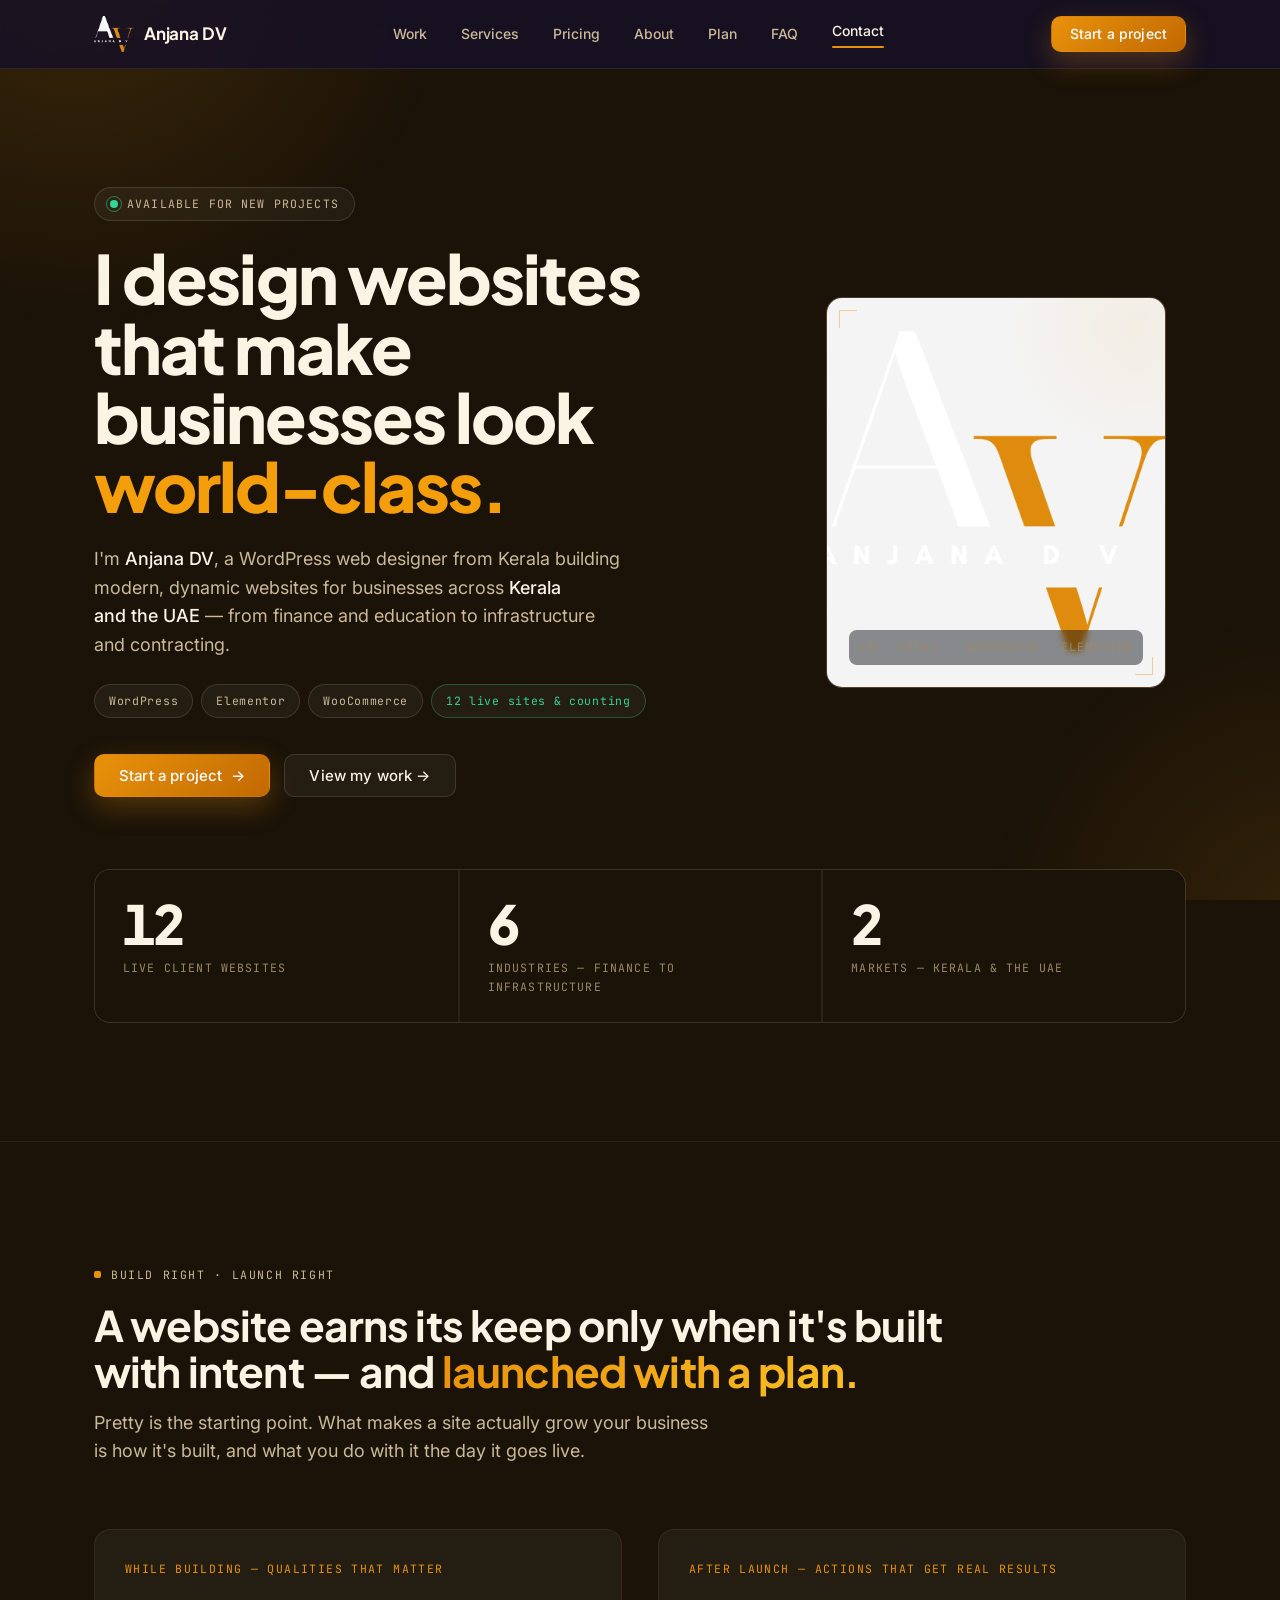
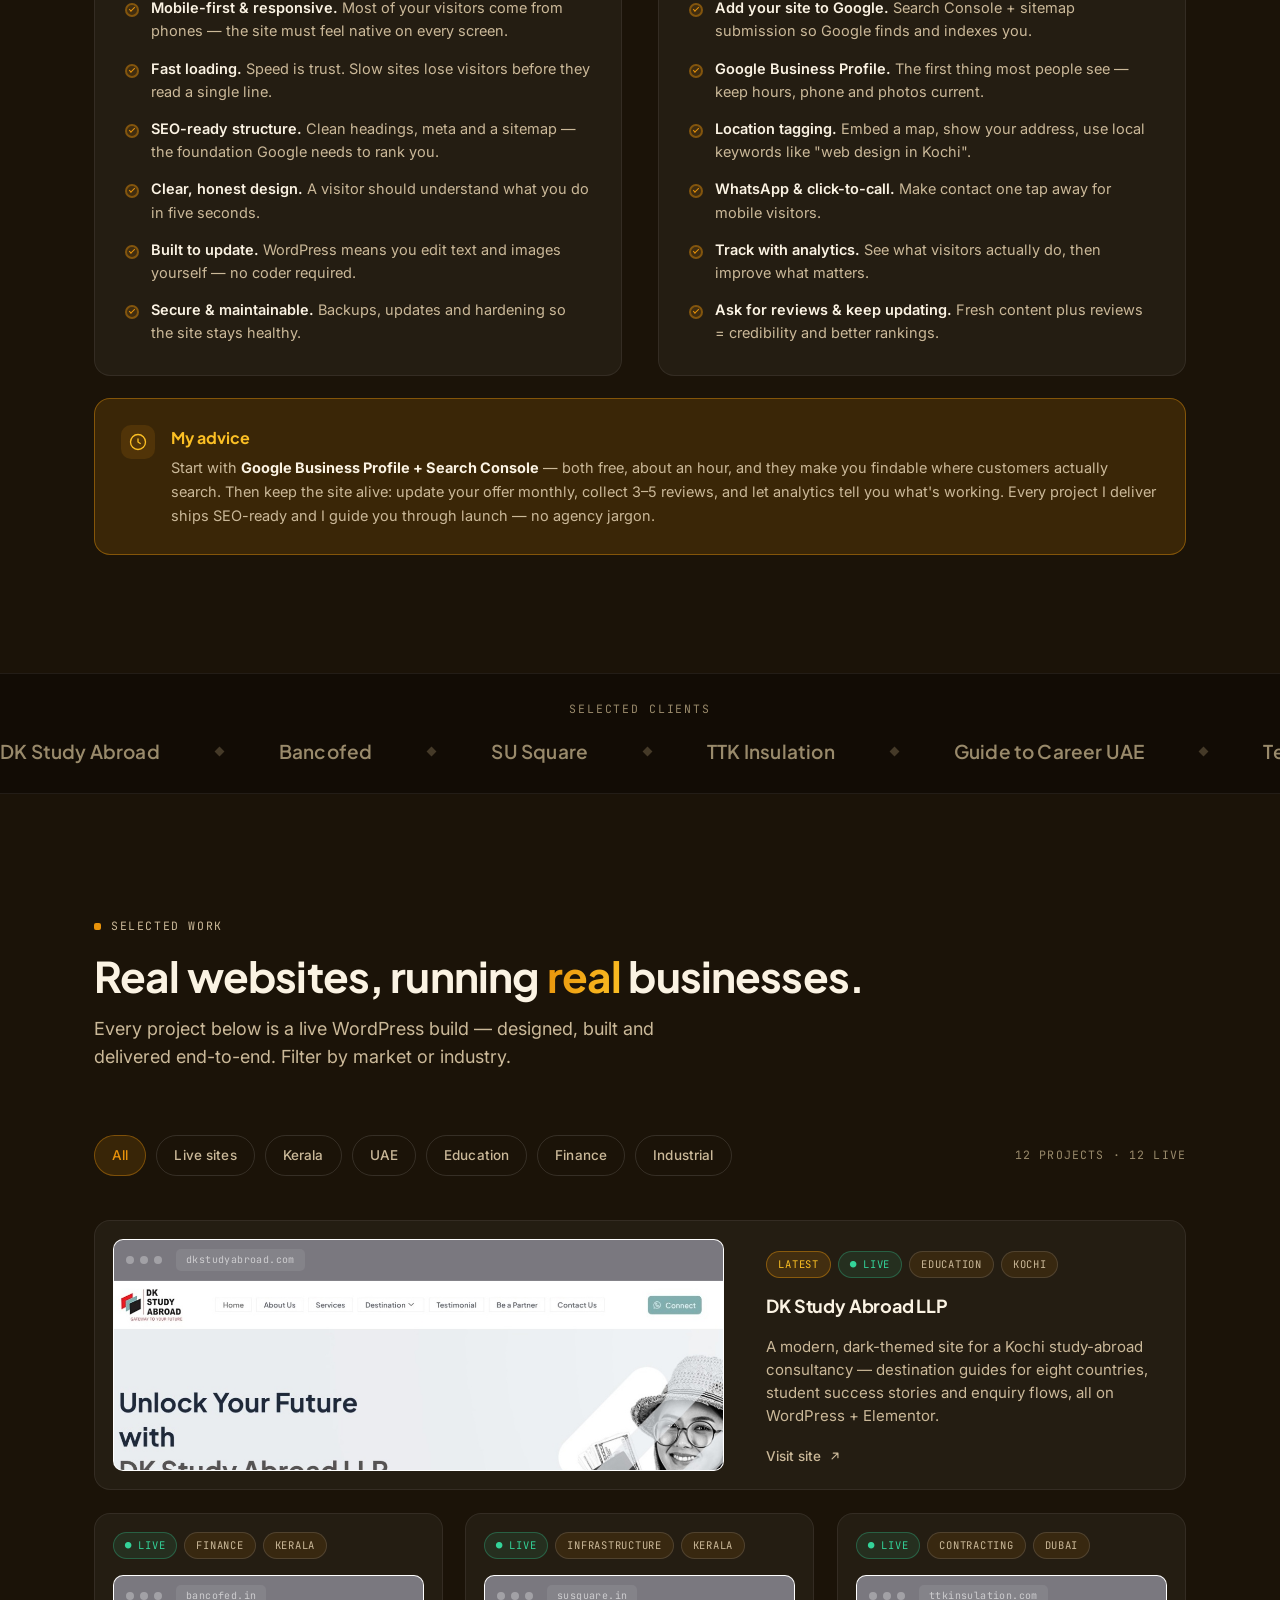
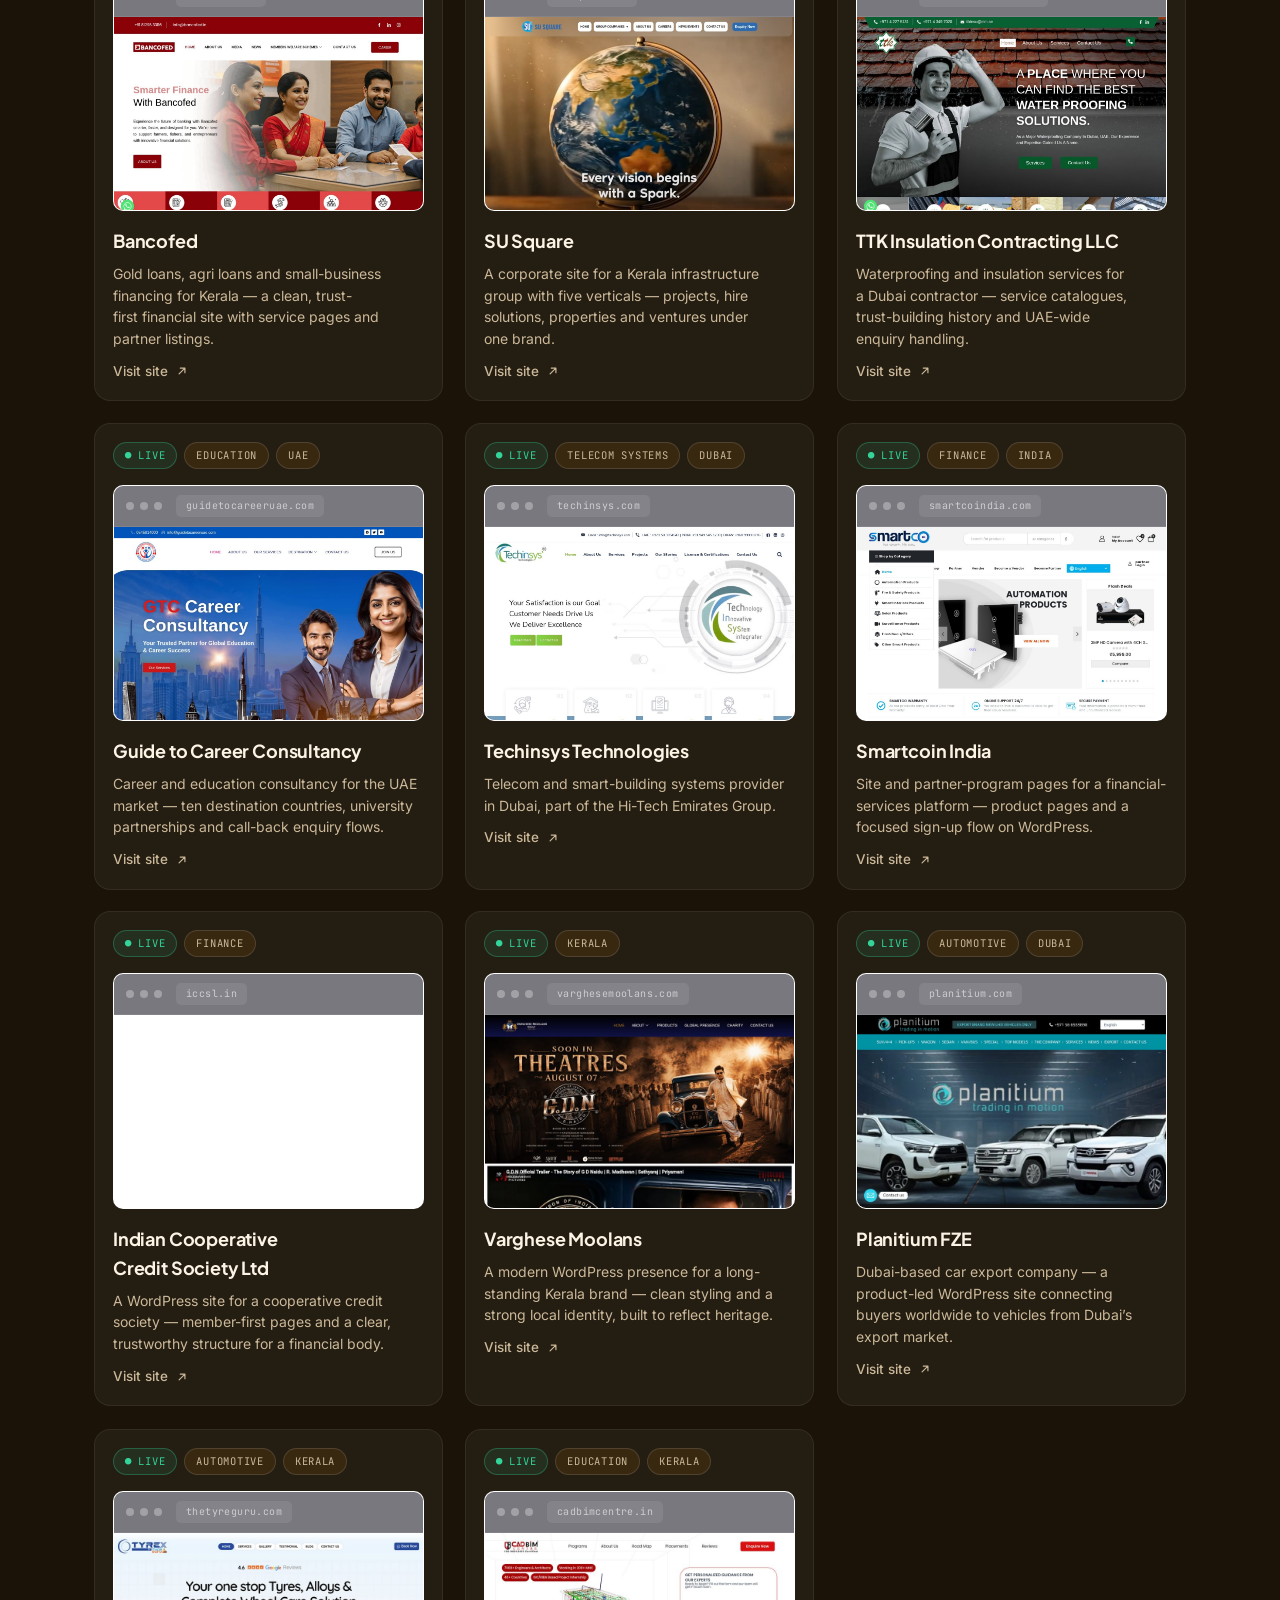
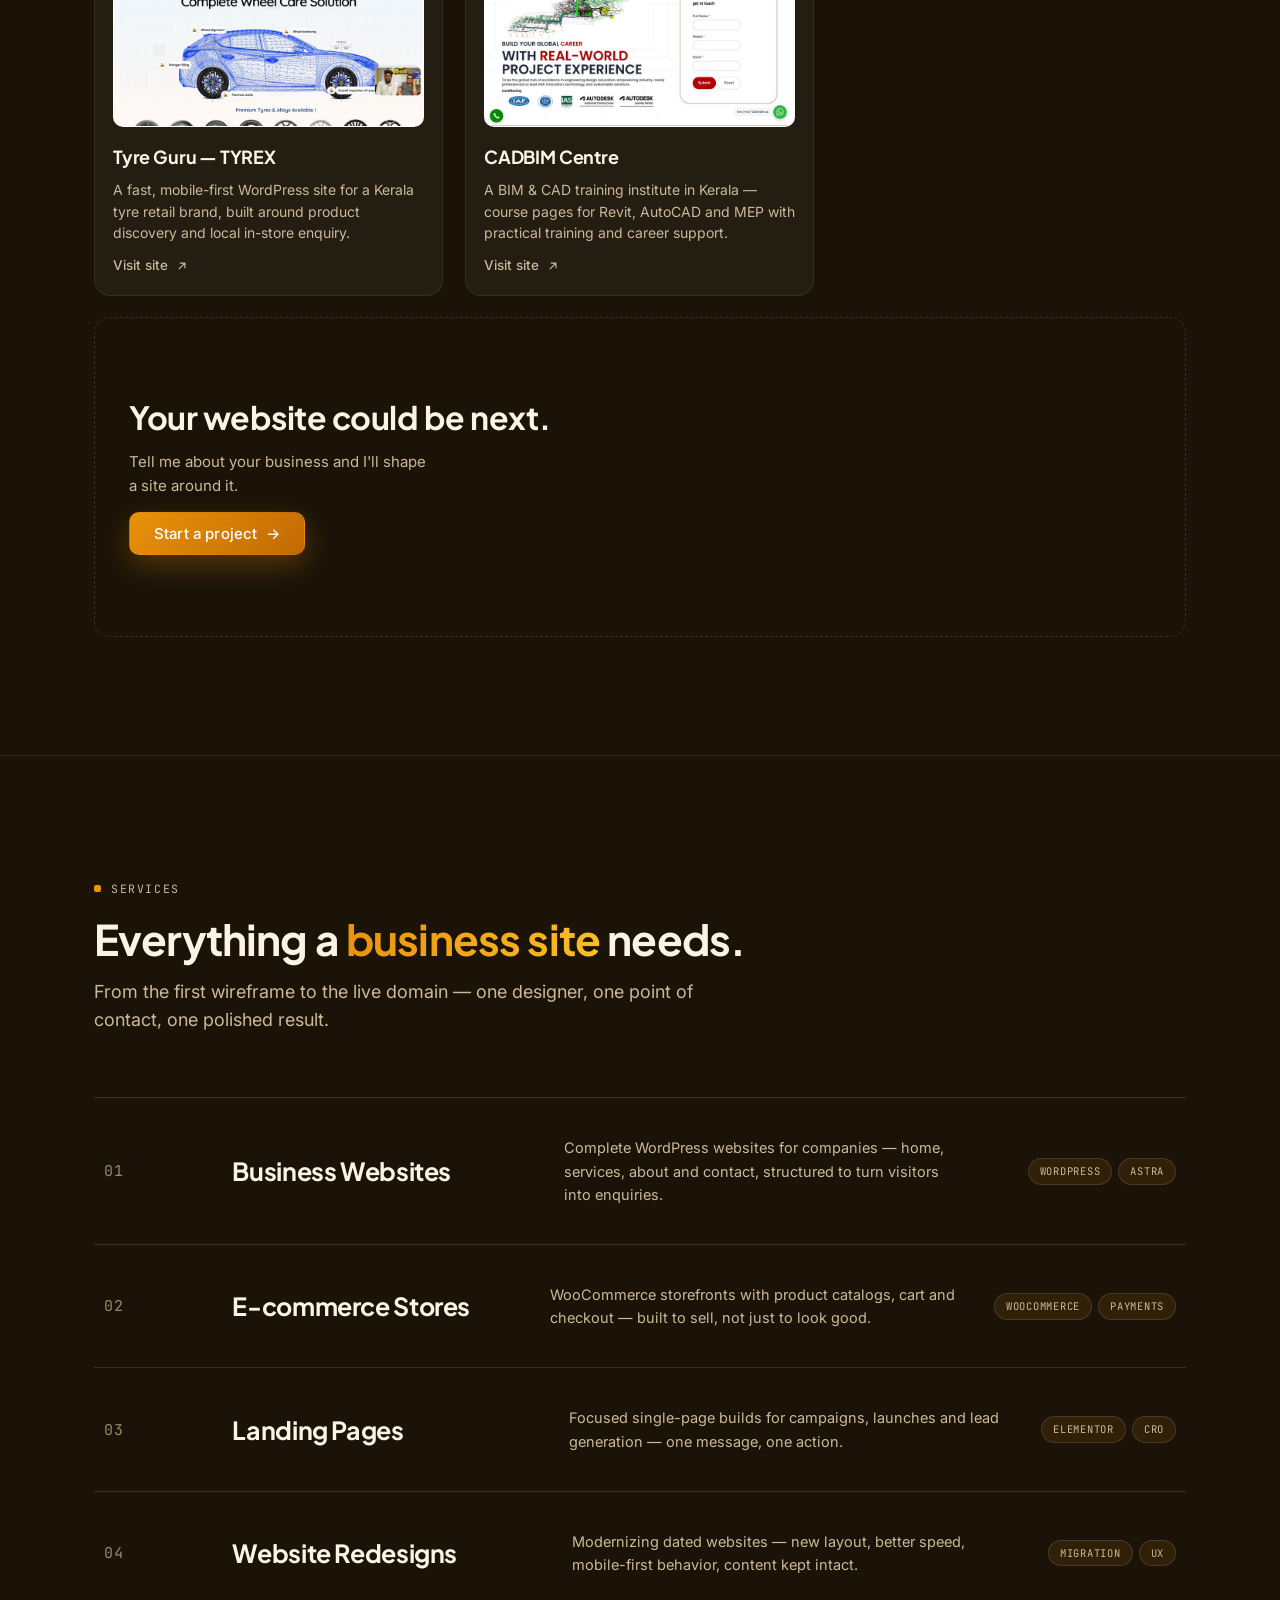
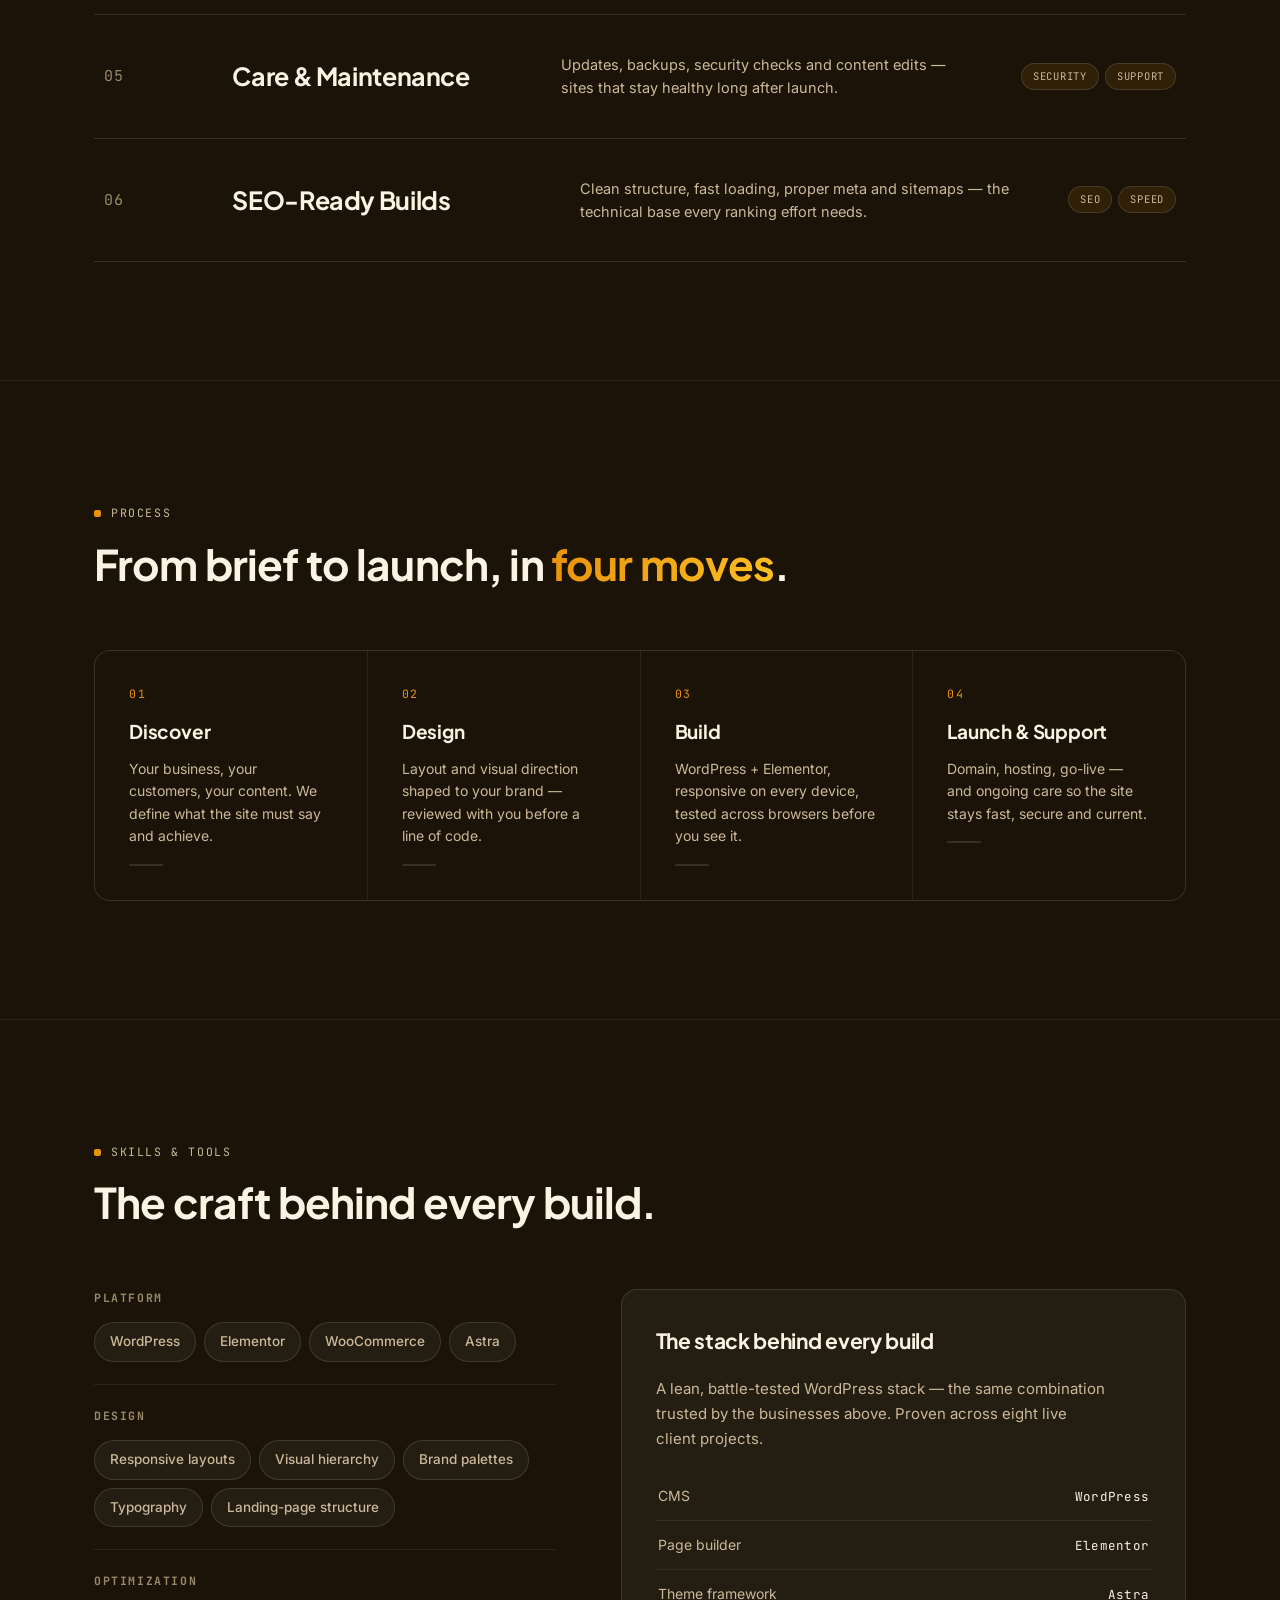
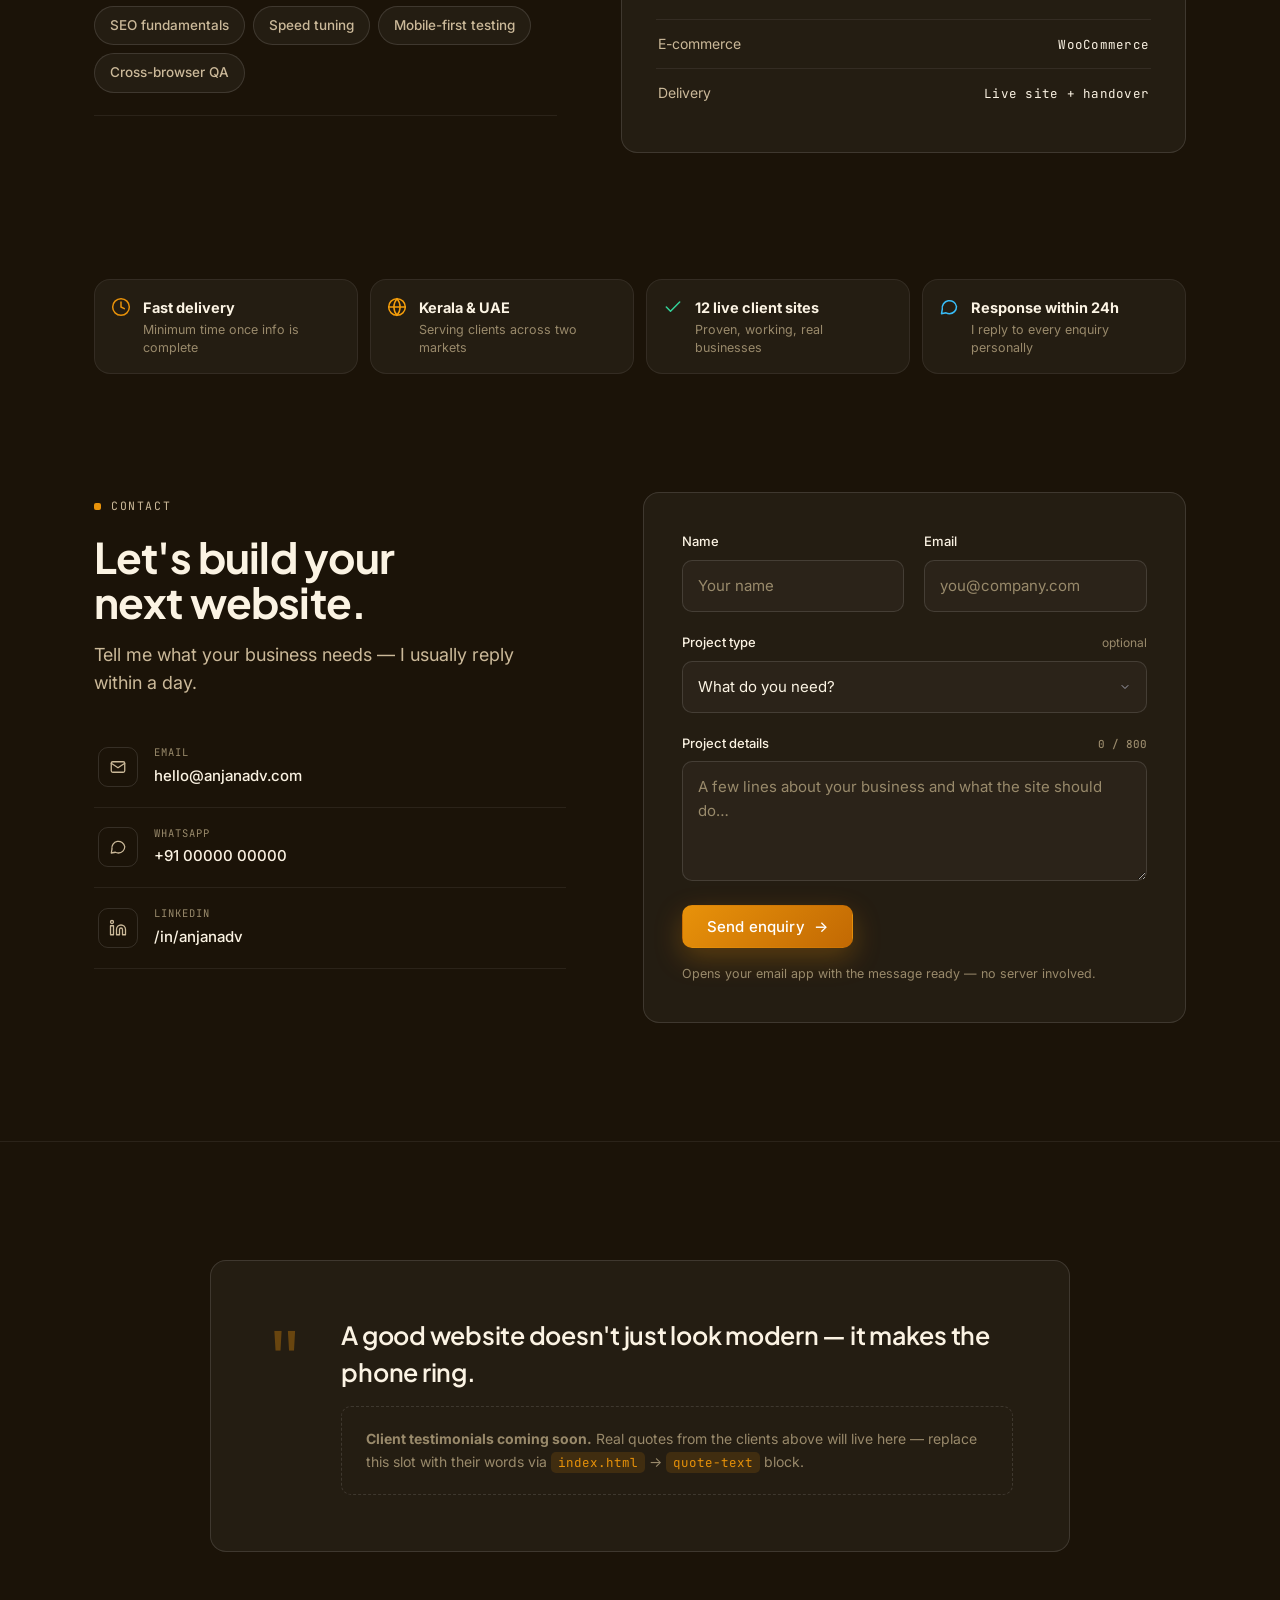
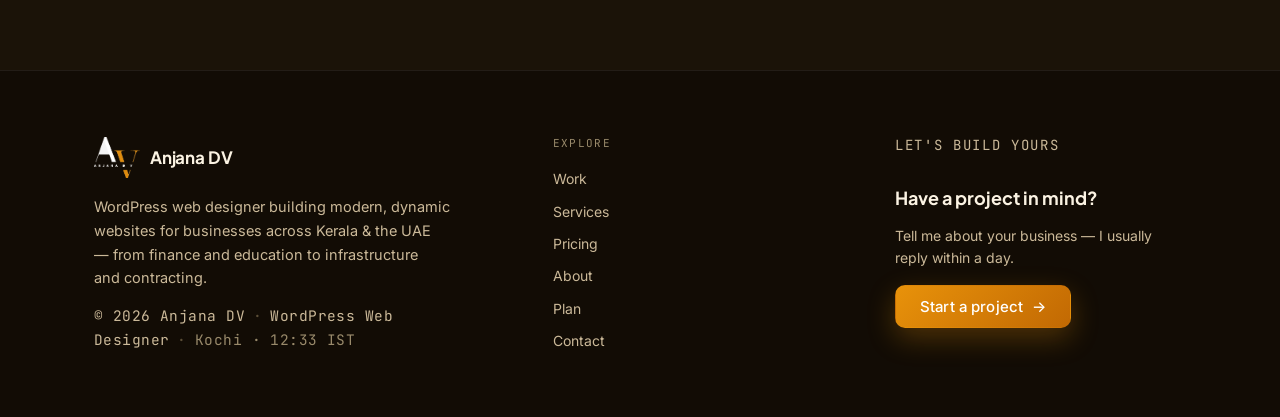
==== commit b3370128: "Hero: new uploaded portrait as static default (matches content JSON)" ====
--- a/index.html
+++ b/index.html
@@ -97,7 +97,7 @@
           <div class="portrait" role="img" aria-label="Anjana DV - WordPress web designer portrait">
             <span class="portrait-corner pc-tl" aria-hidden="true"></span>
             <span class="portrait-corner pc-br" aria-hidden="true"></span>
-            <img class="portrait-img" src="assets/portrait.jpg" alt="Anjana DV" width="680" height="782" />
+            <img class="portrait-img" src="assets/uploads/1000253818.png" alt="Anjana DV" width="680" height="782" />
             <span class="portrait-tag"><span>EST. KOCHI</span><span>WORDPRESS · ELEMENTOR</span></span>
           </div>
         </div>
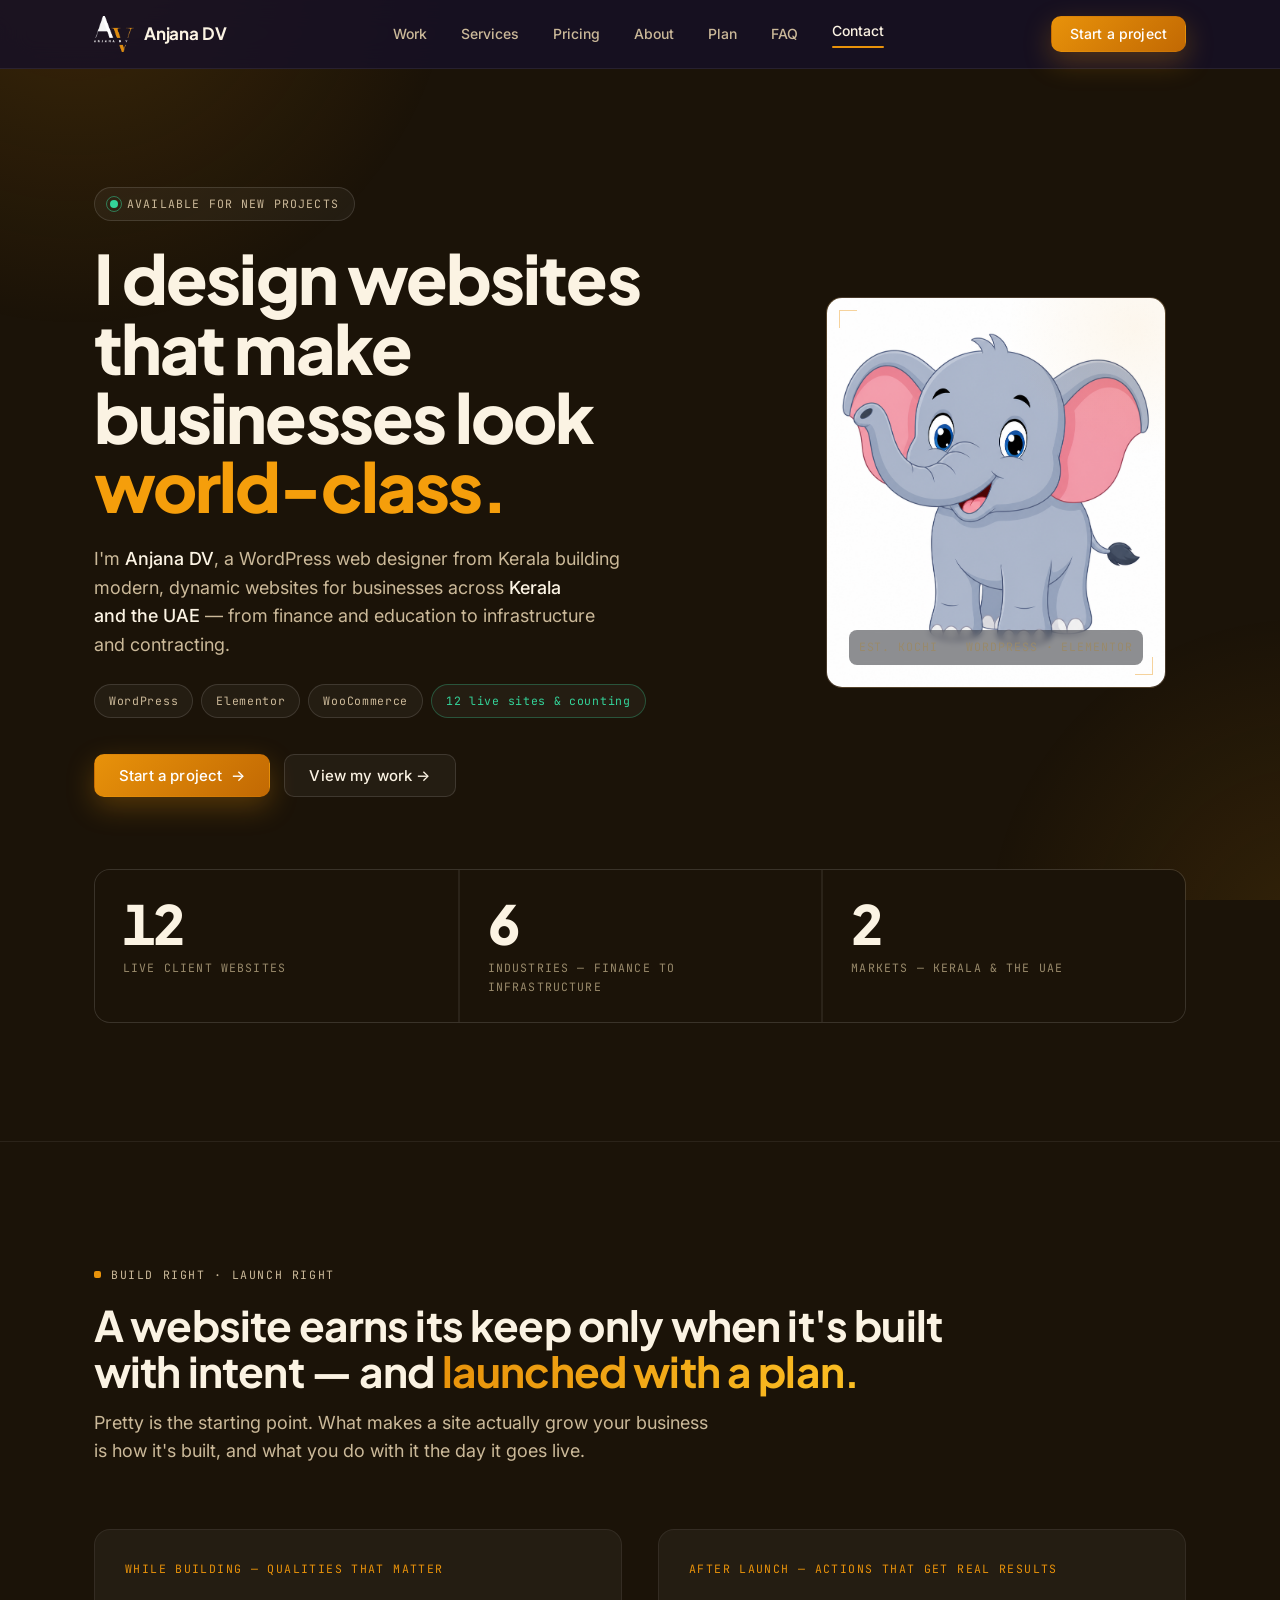
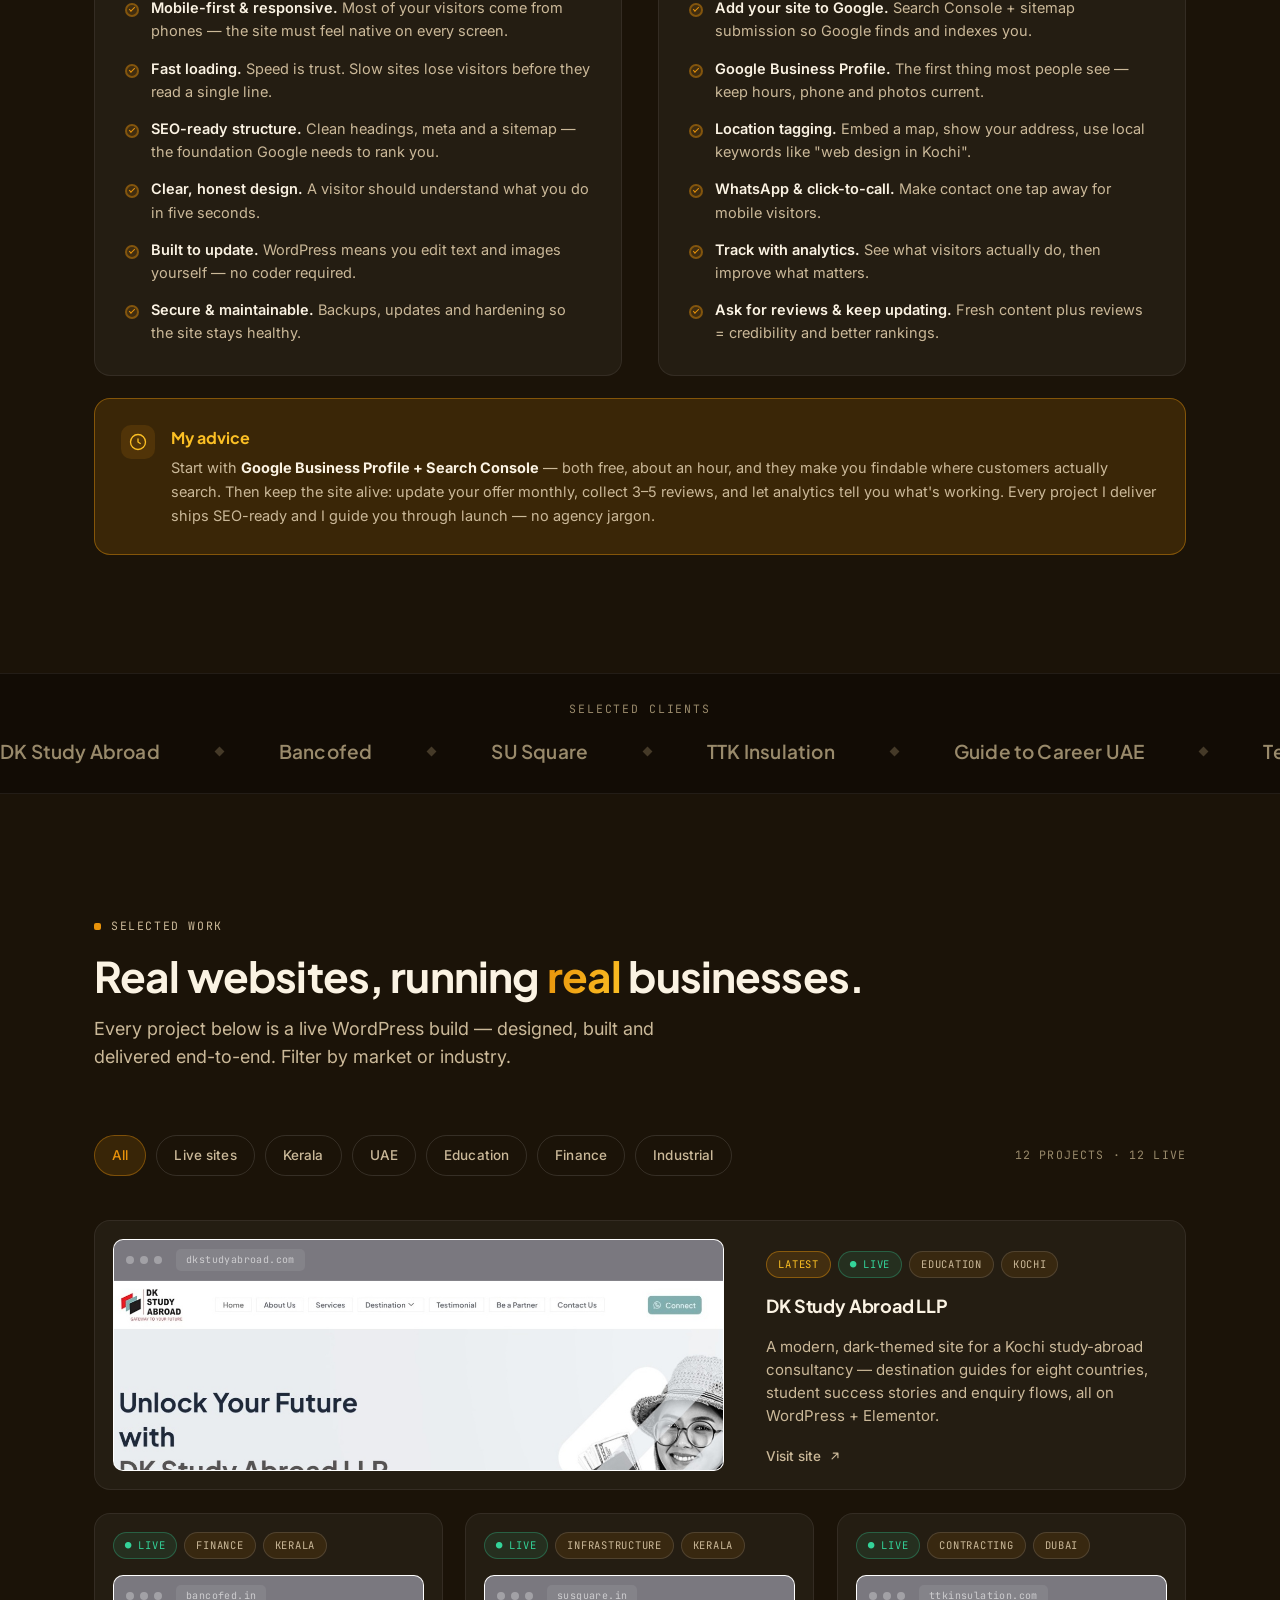
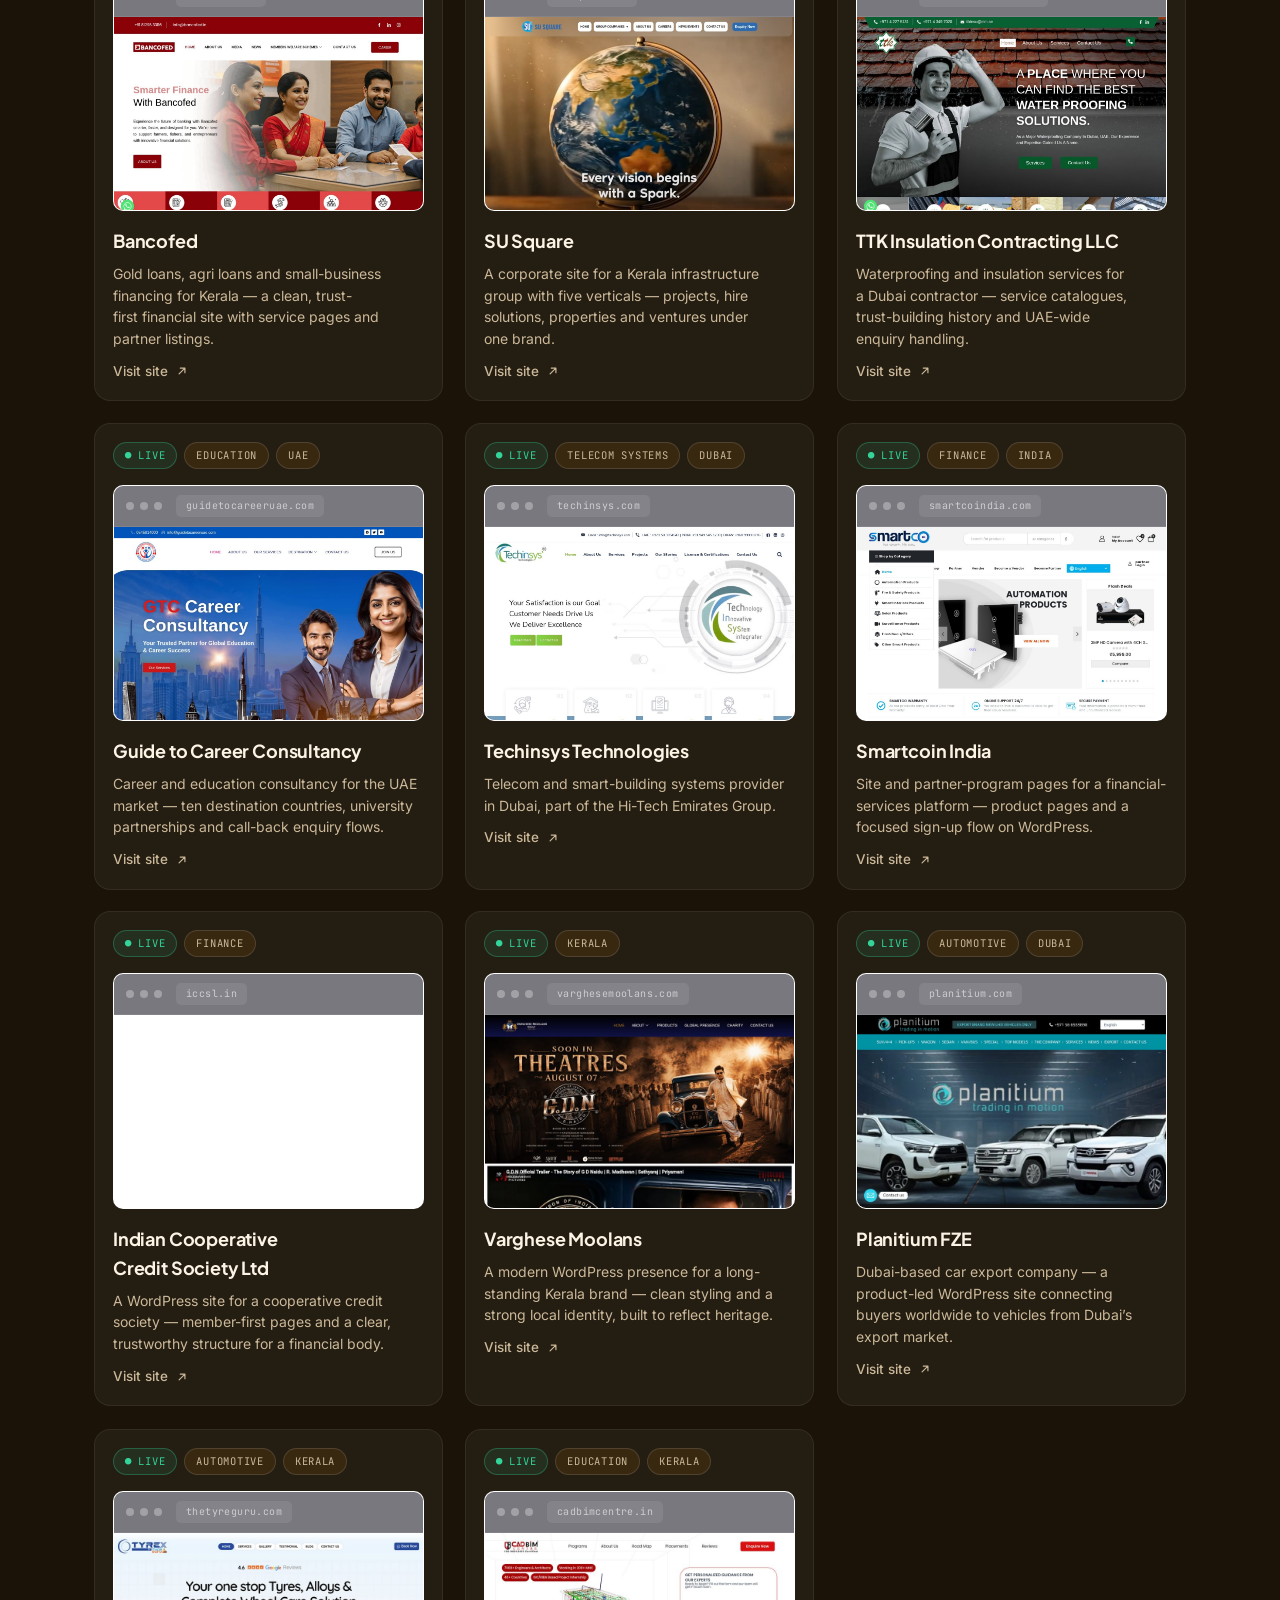
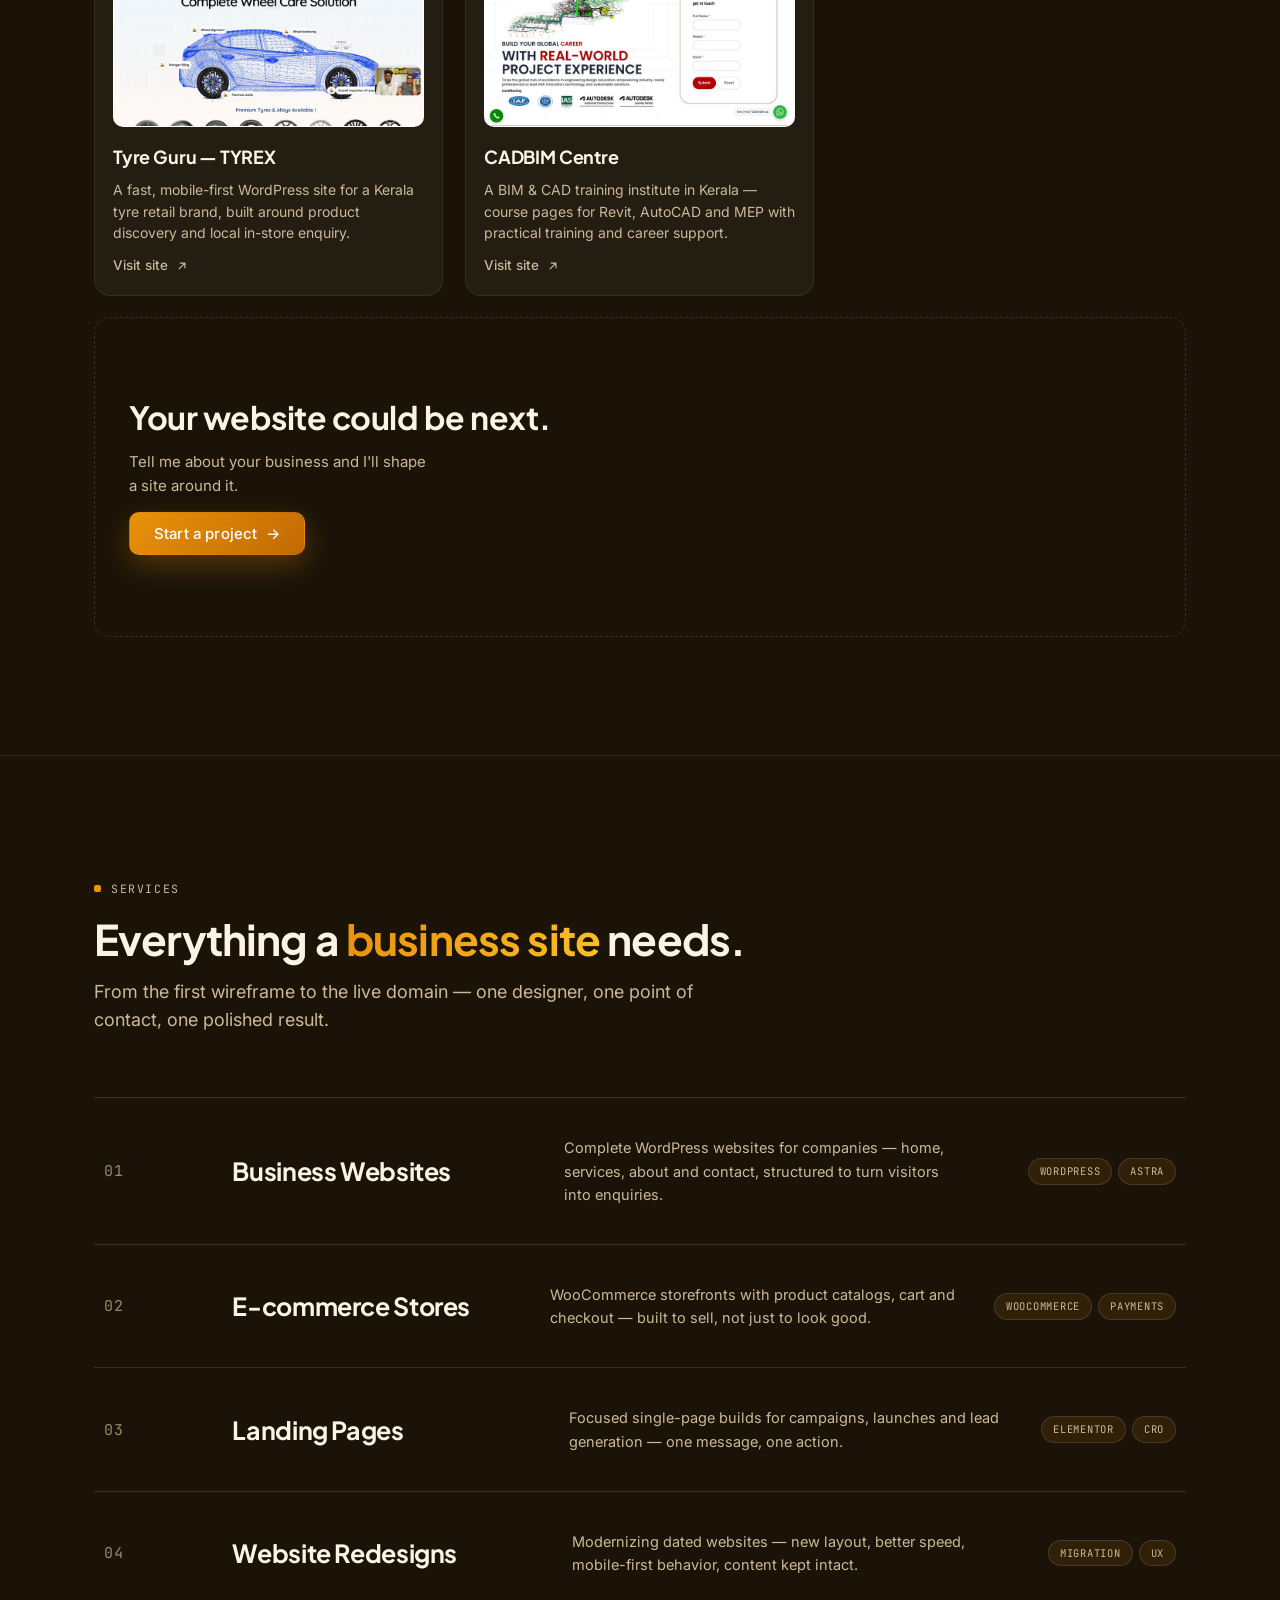
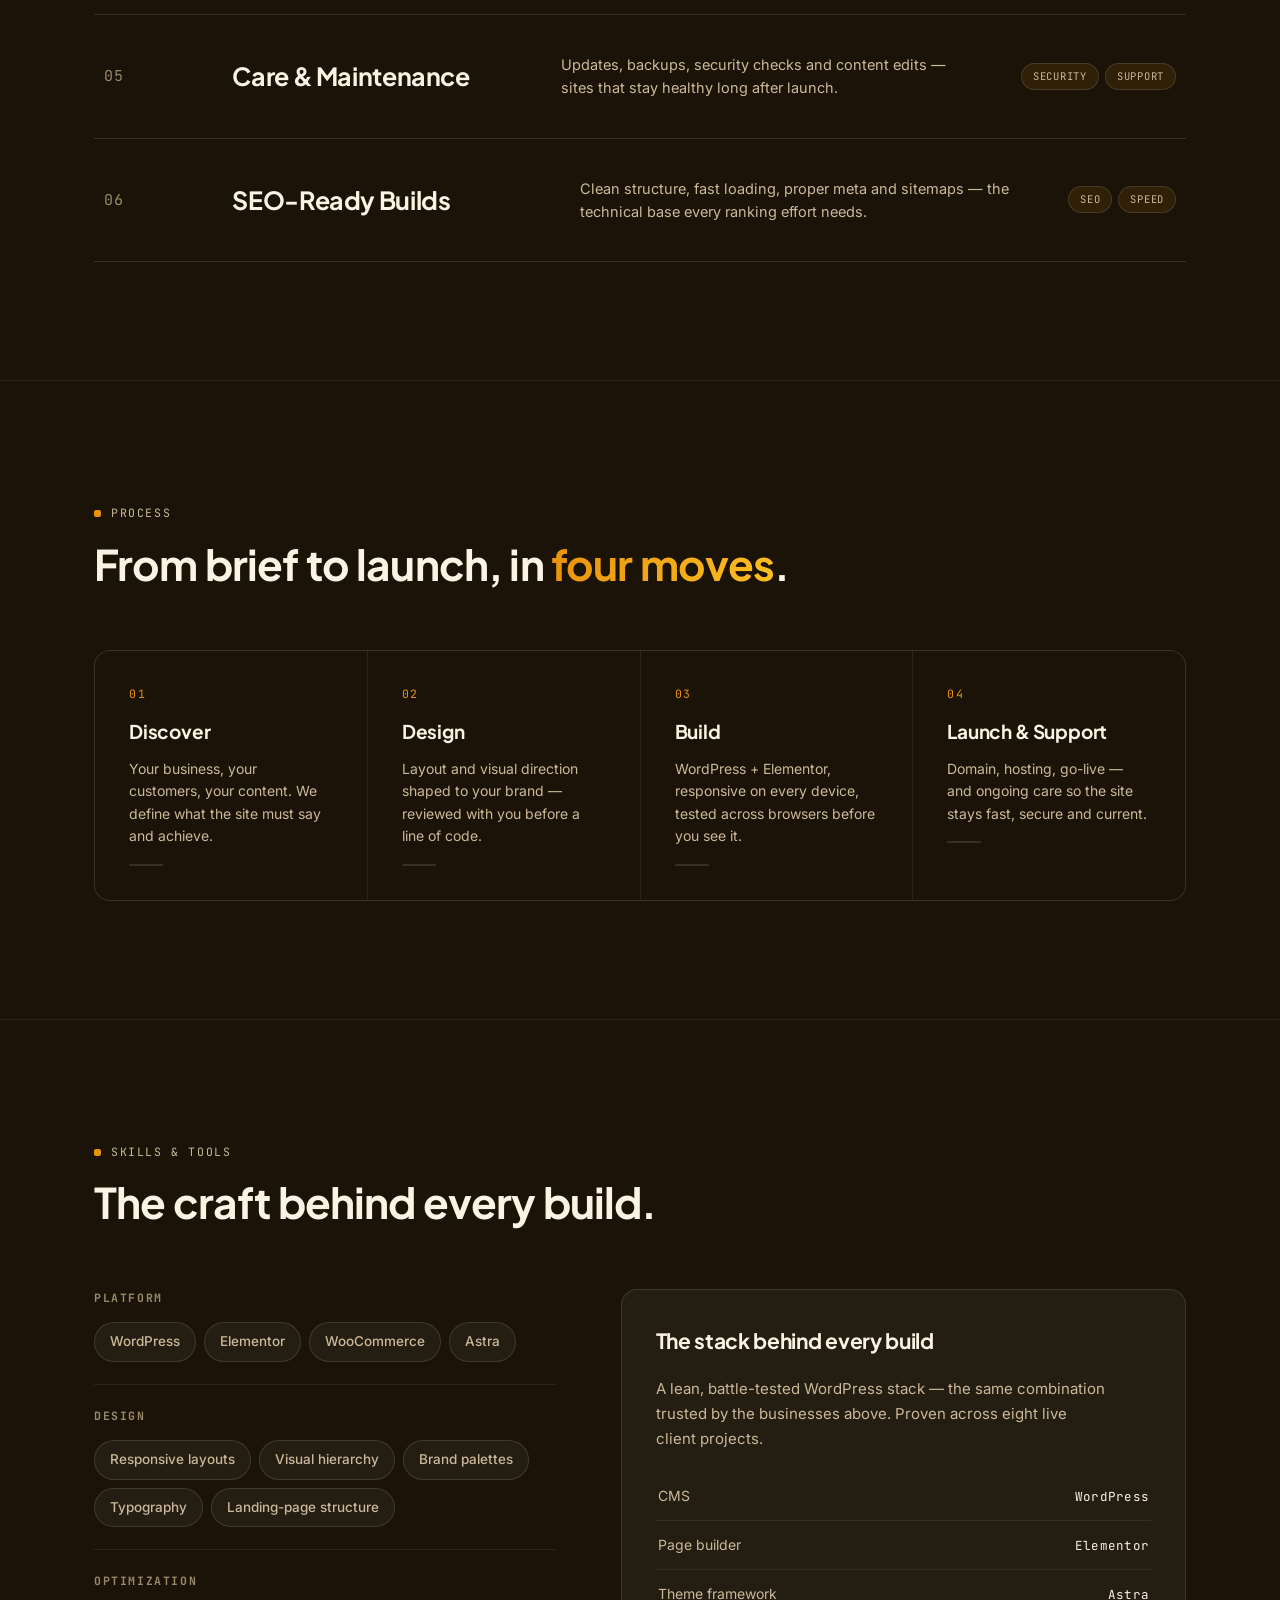
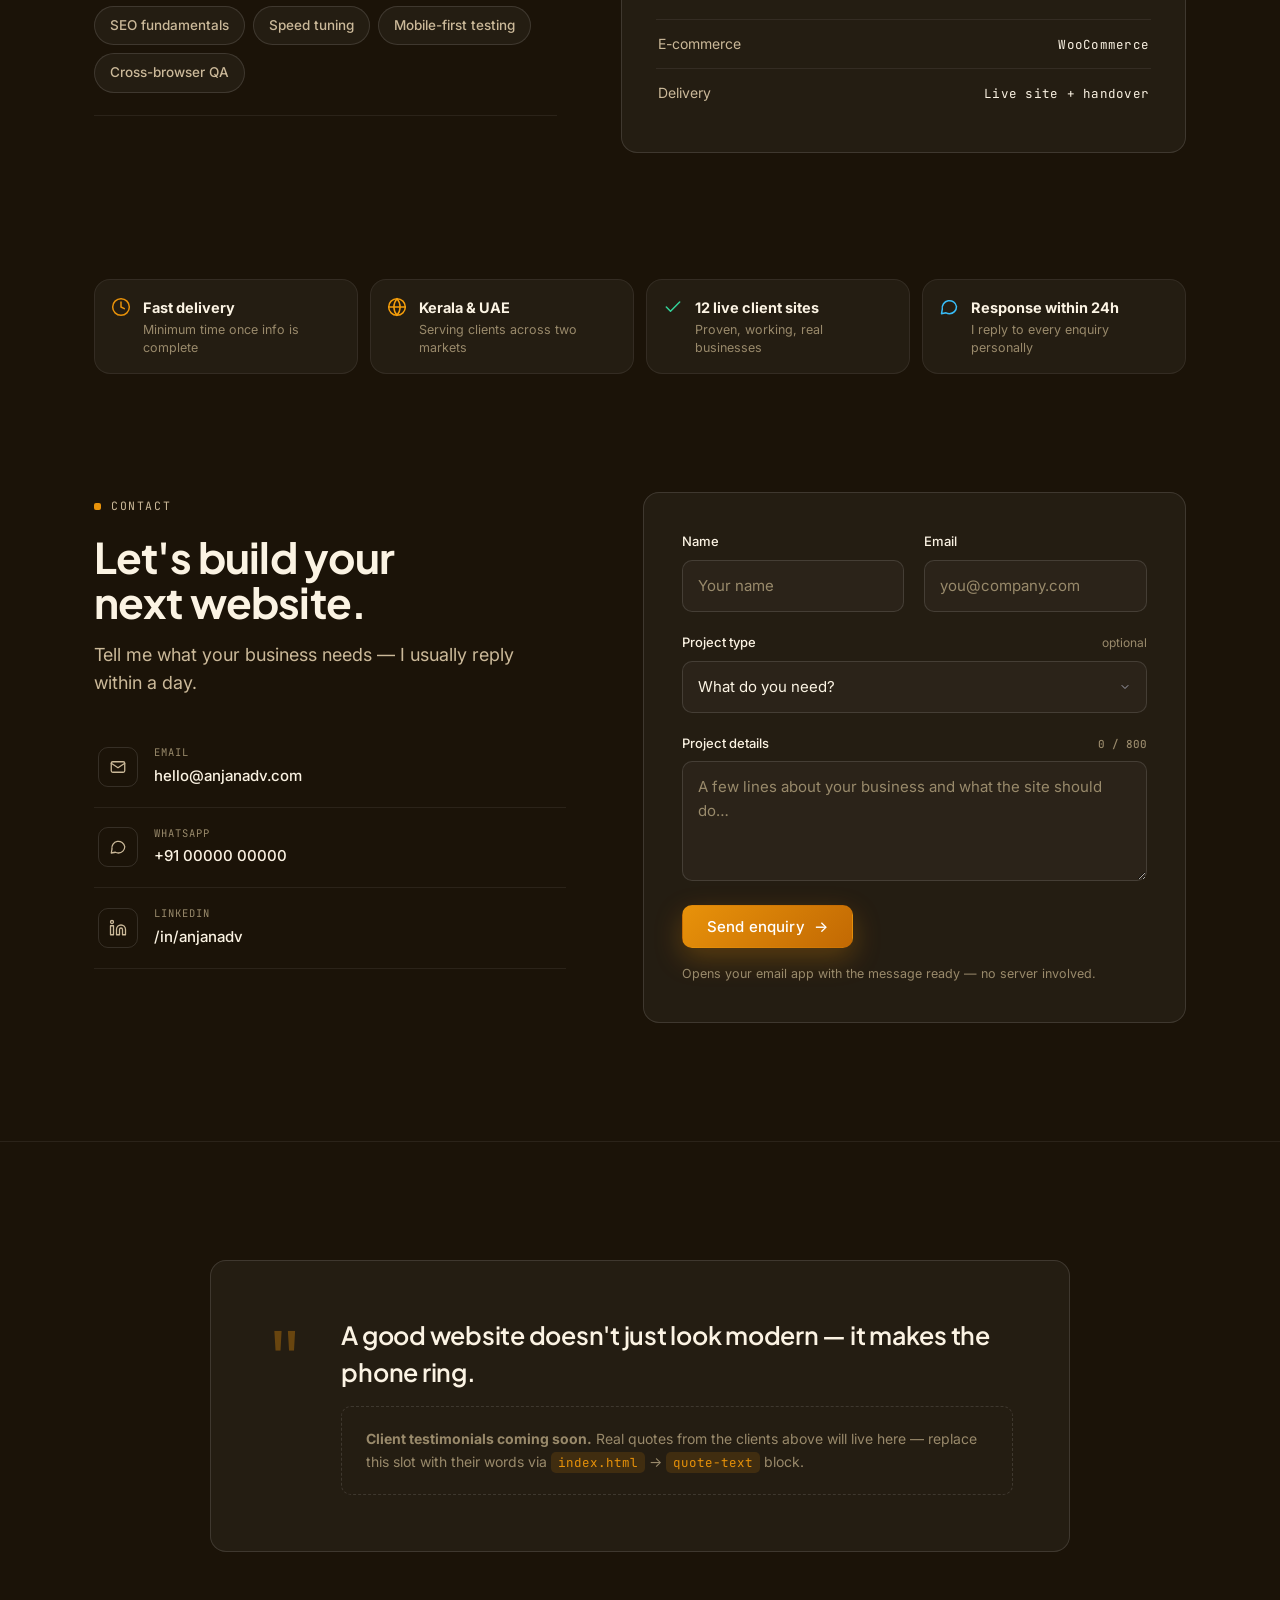
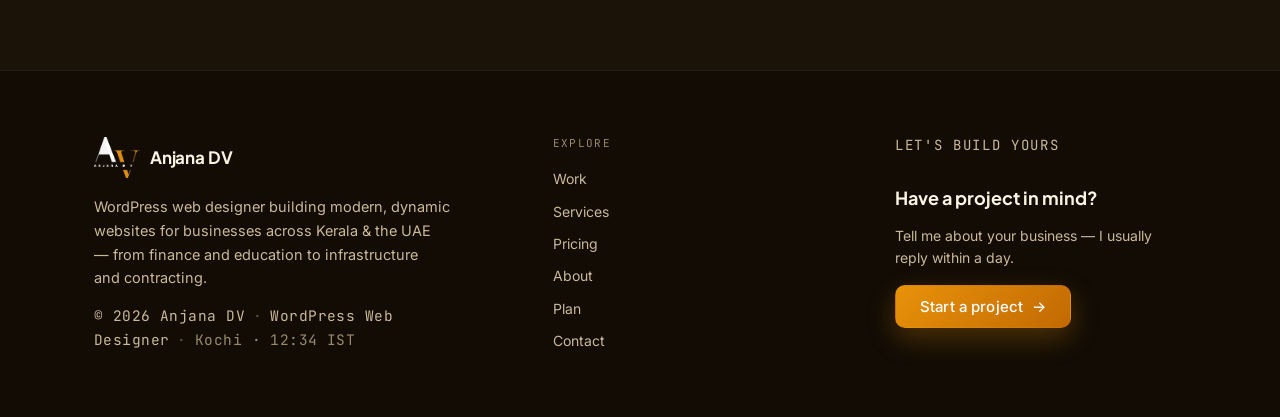
==== commit 25ce1879: "Static hero fallback -> elephant-color.png (matches editor content)" ====
--- a/index.html
+++ b/index.html
@@ -97,7 +97,7 @@
           <div class="portrait" role="img" aria-label="Anjana DV - WordPress web designer portrait">
             <span class="portrait-corner pc-tl" aria-hidden="true"></span>
             <span class="portrait-corner pc-br" aria-hidden="true"></span>
-            <img class="portrait-img" src="assets/uploads/1000253818.png" alt="Anjana DV" width="680" height="782" />
+            <img class="portrait-img" src="assets/uploads/elephant-color.png" alt="Anjana DV" width="680" height="782" />
             <span class="portrait-tag"><span>EST. KOCHI</span><span>WORDPRESS · ELEMENTOR</span></span>
           </div>
         </div>
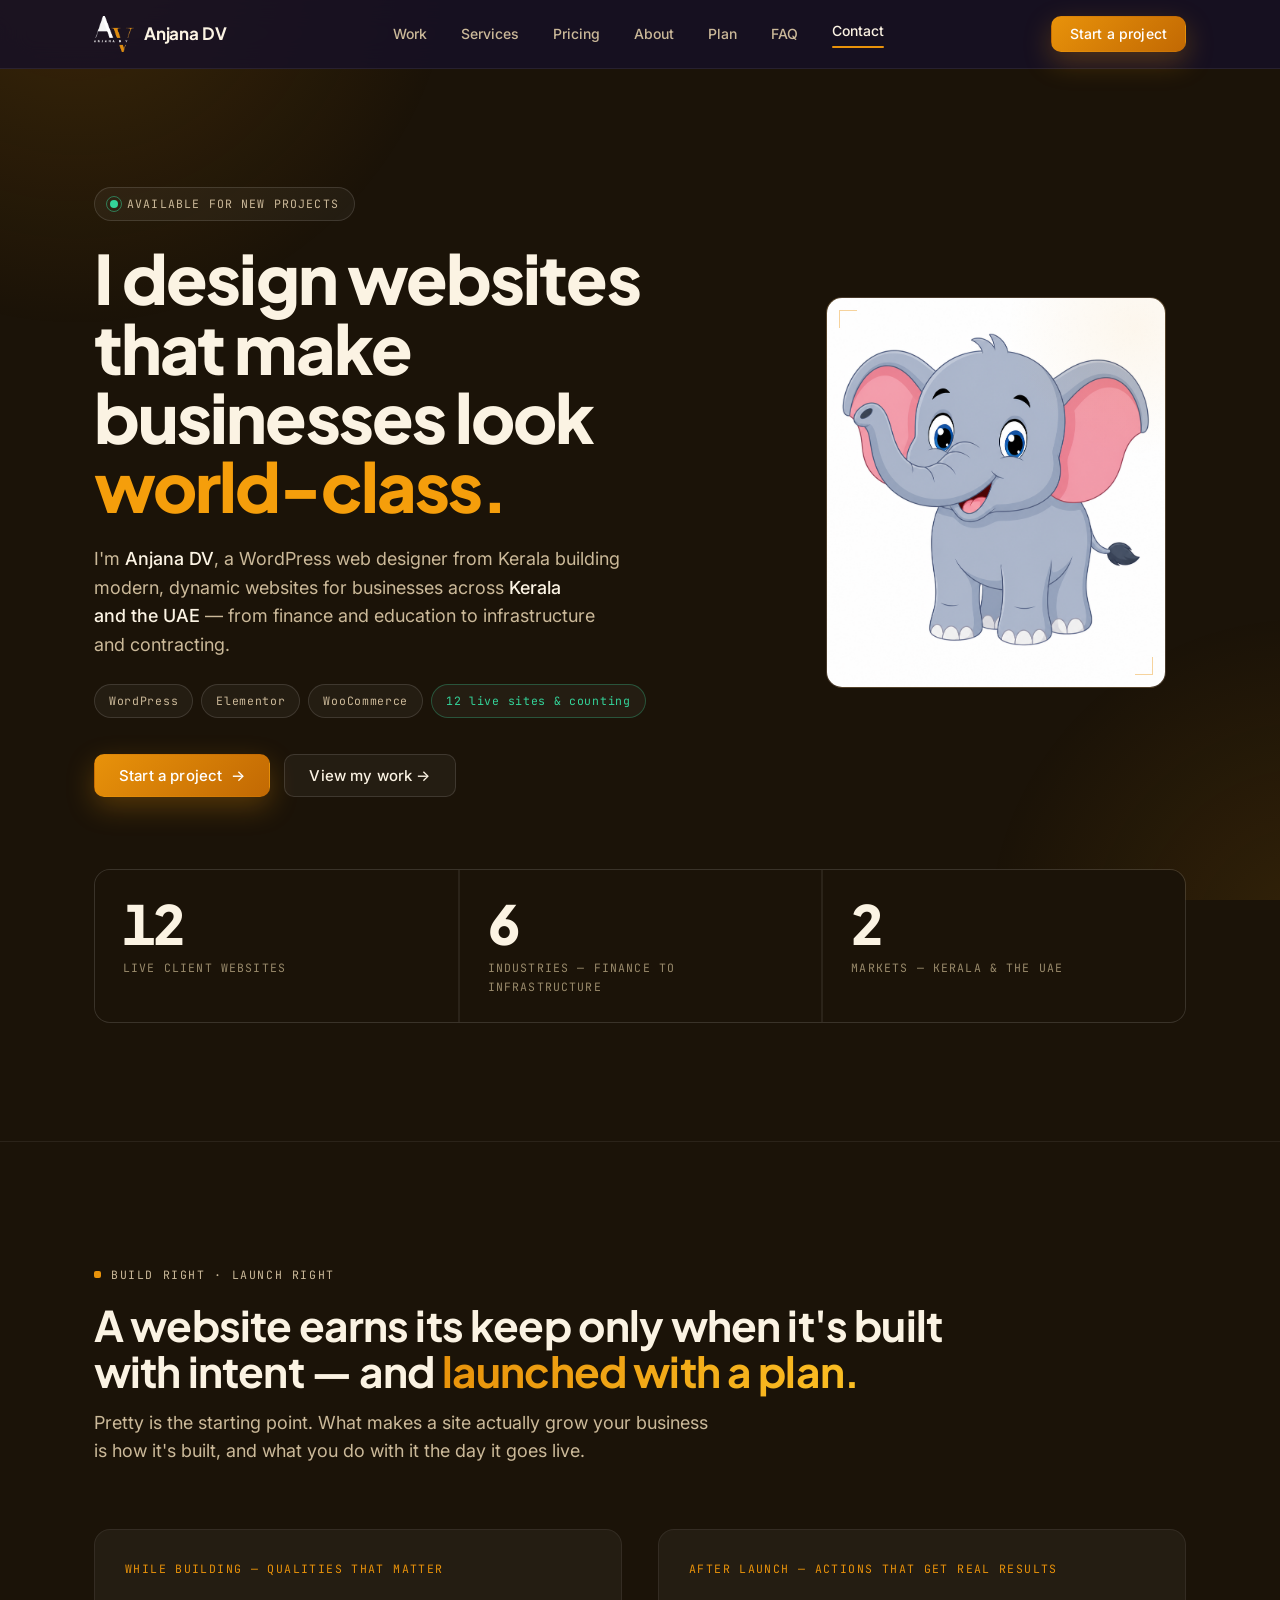
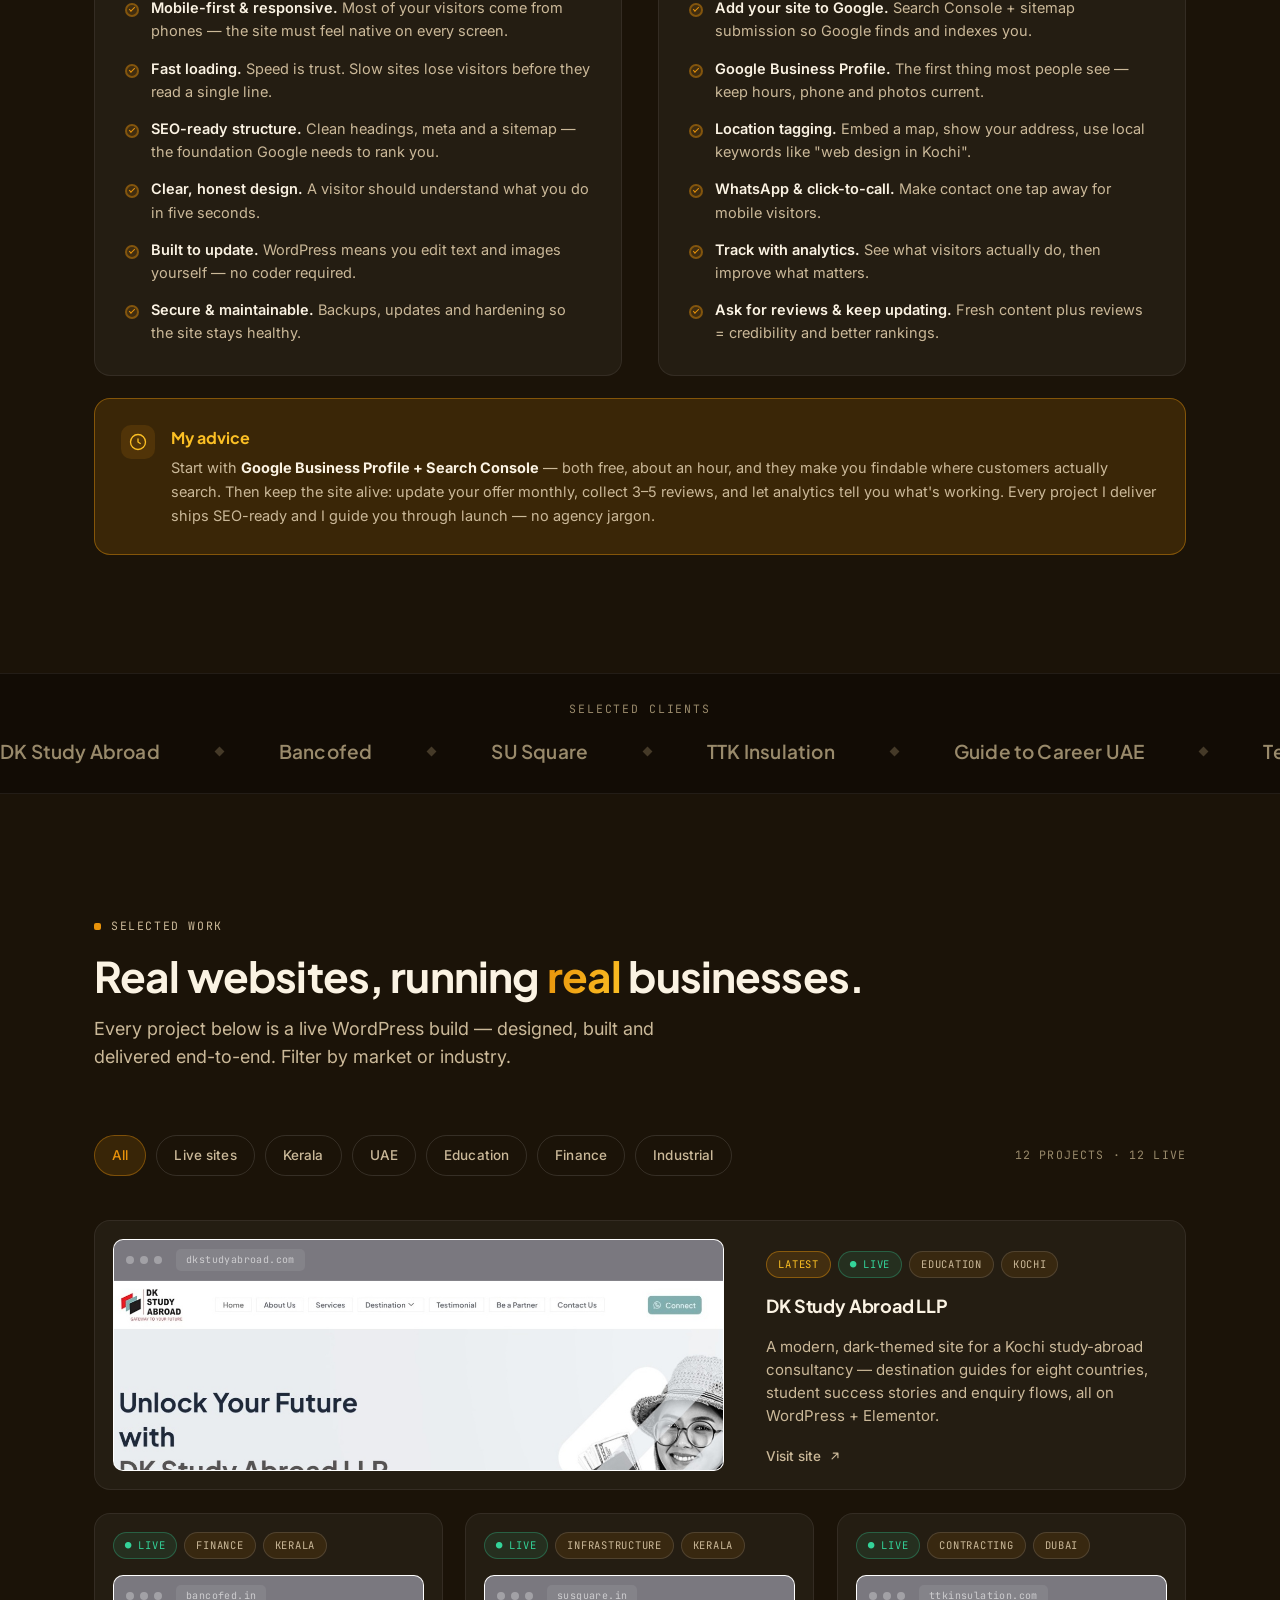
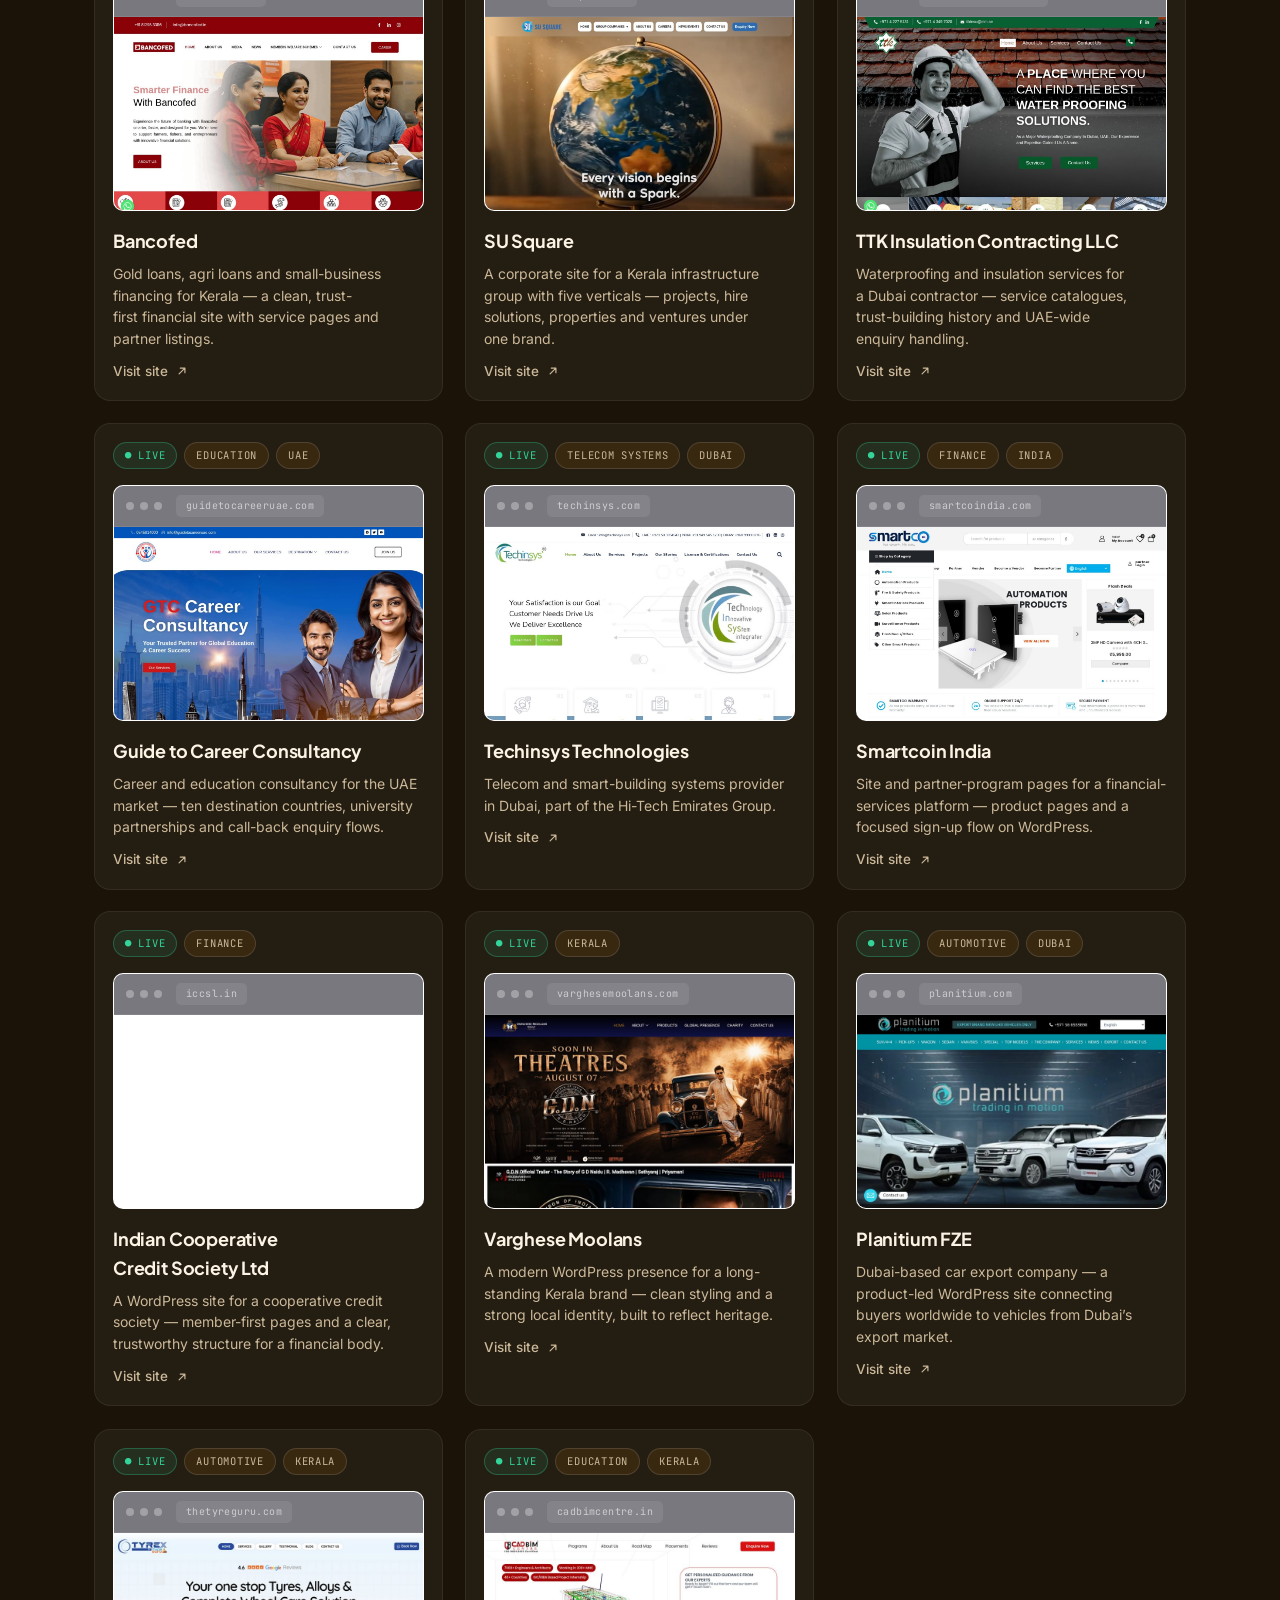
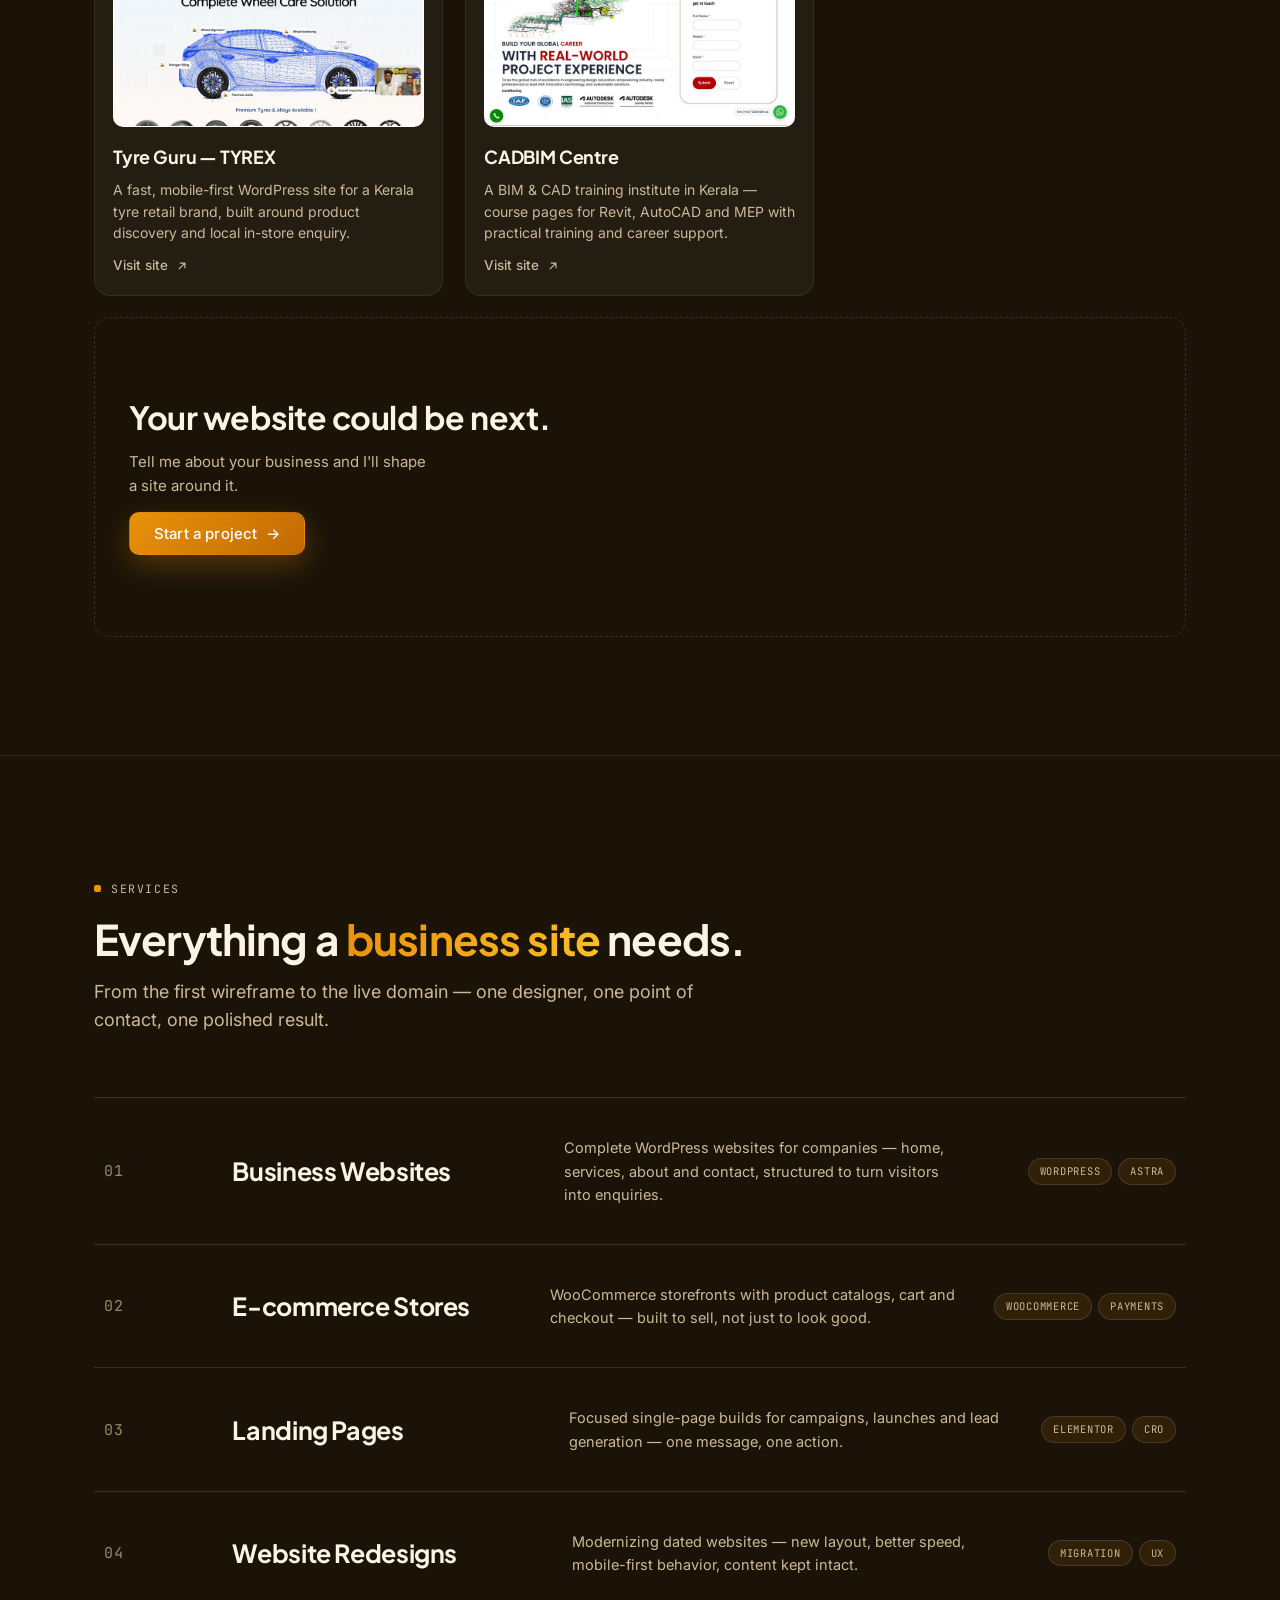
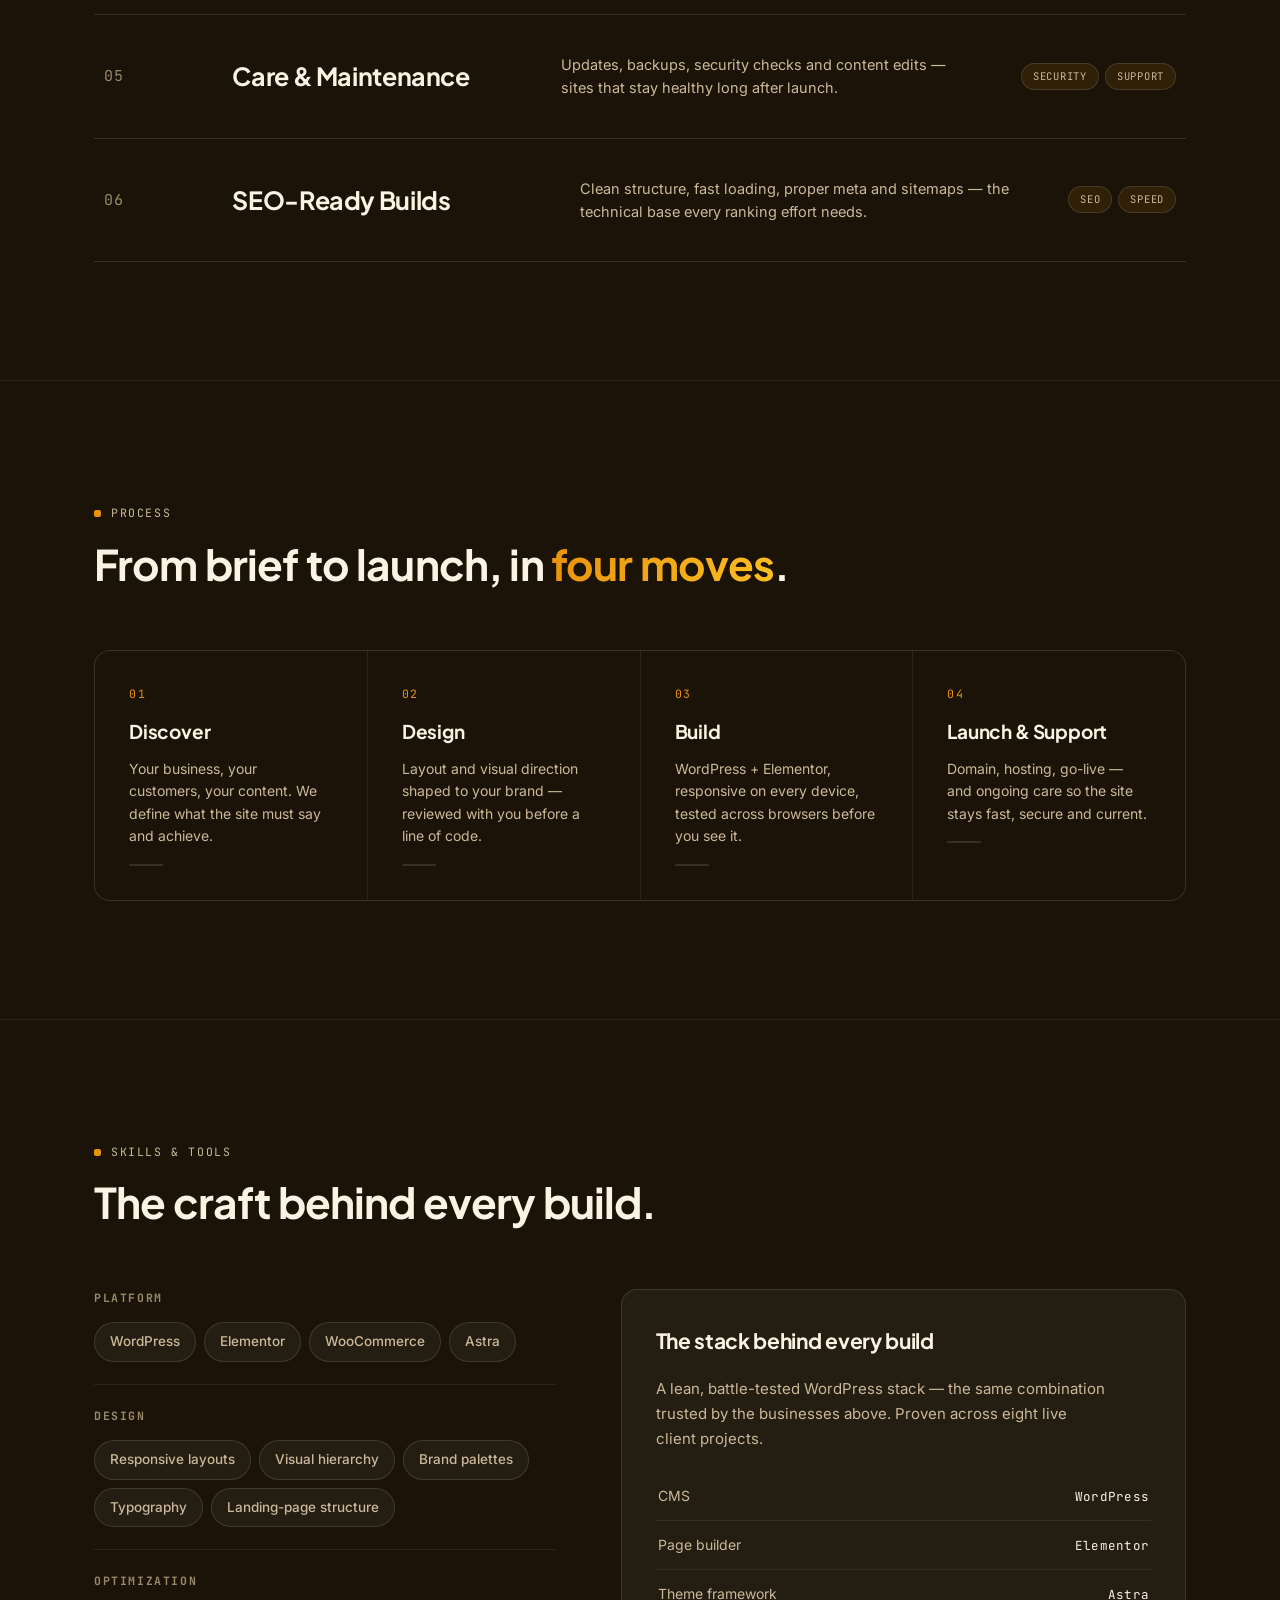
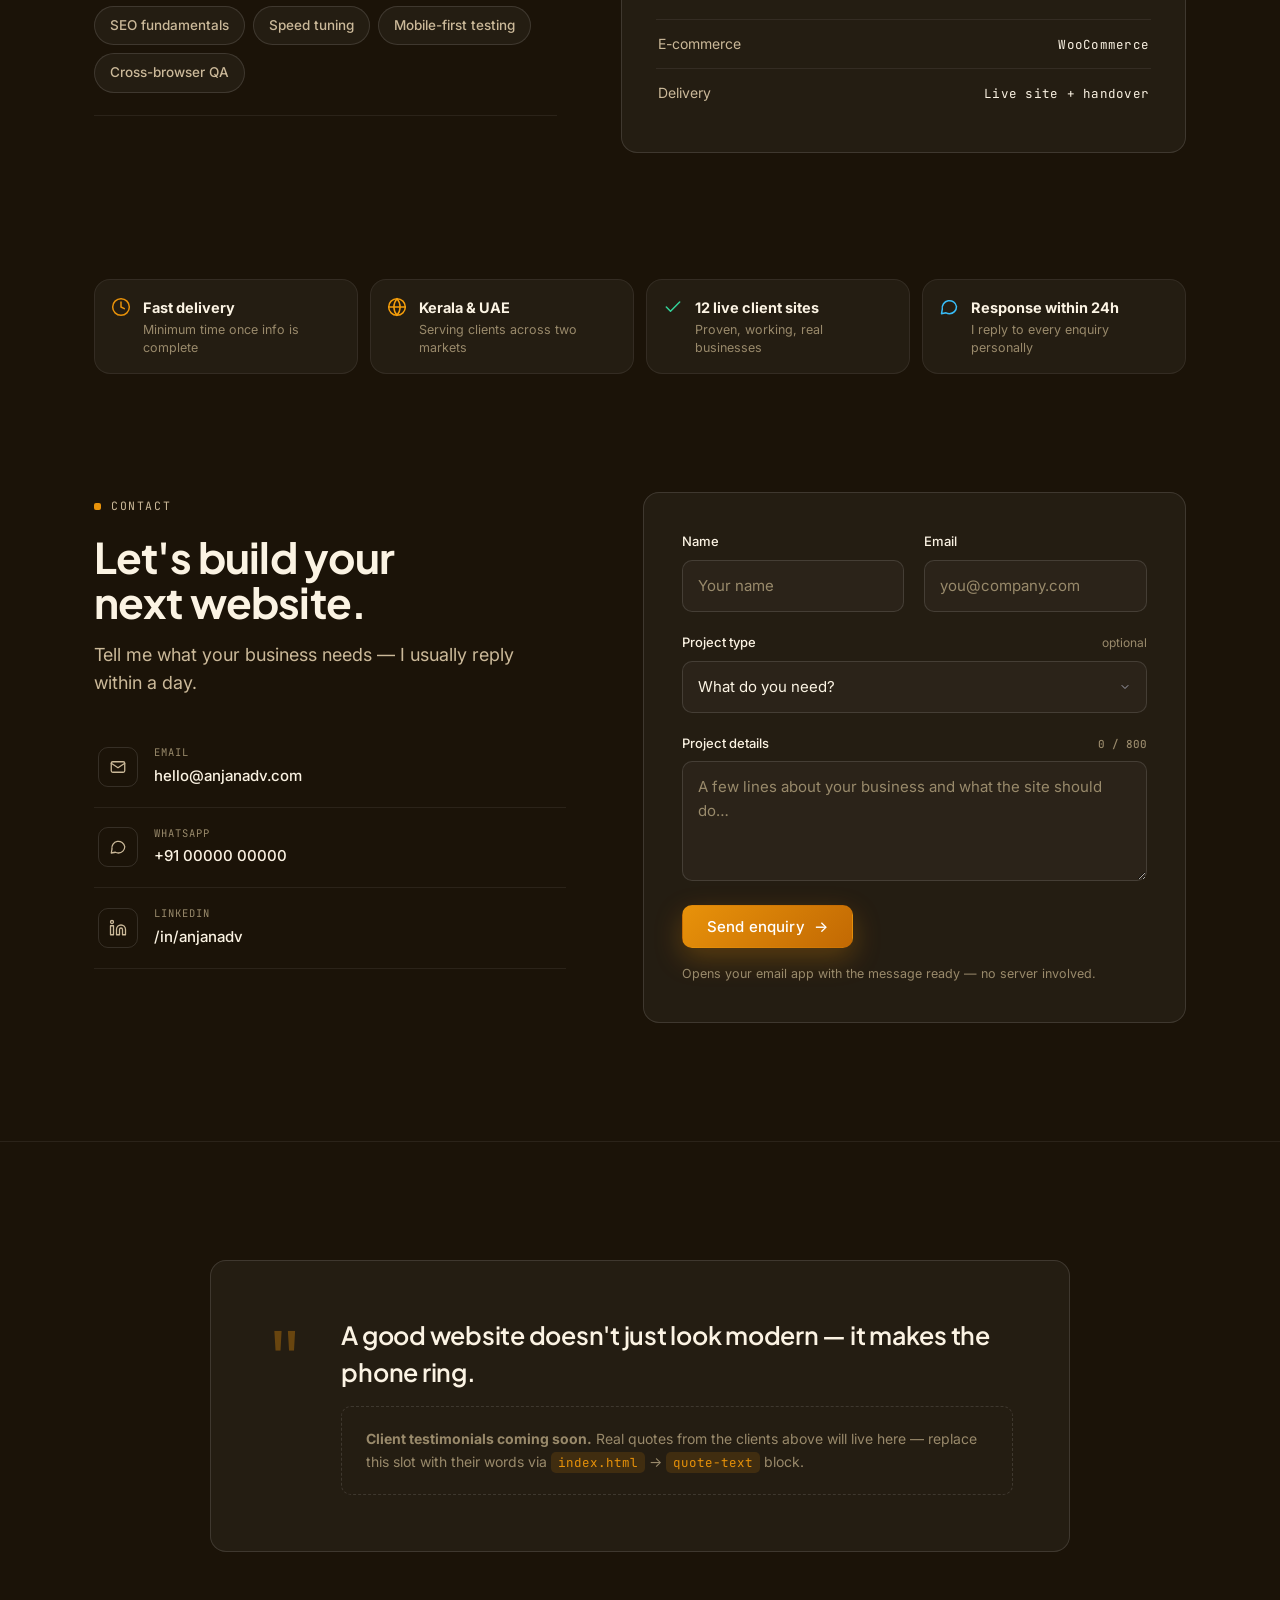
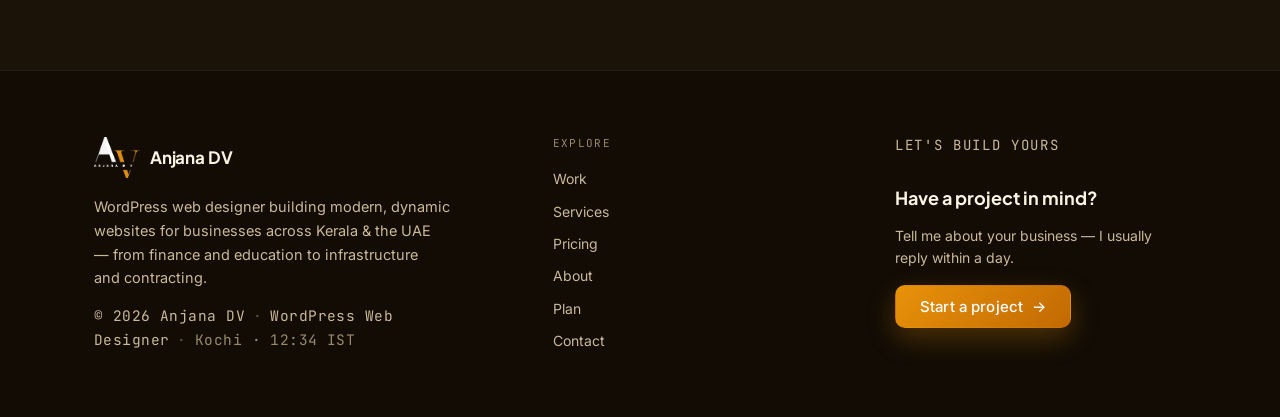
==== commit f7fc8421: "Remove EST. KOCHI / WORDPRESS ELEMENTOR overlay from hero portrait (HTML + cms-content + editor fiel" ====
--- a/index.html
+++ b/index.html
@@ -98,7 +98,6 @@
             <span class="portrait-corner pc-tl" aria-hidden="true"></span>
             <span class="portrait-corner pc-br" aria-hidden="true"></span>
             <img class="portrait-img" src="assets/uploads/elephant-color.png" alt="Anjana DV" width="680" height="782" />
-            <span class="portrait-tag"><span>EST. KOCHI</span><span>WORDPRESS · ELEMENTOR</span></span>
           </div>
         </div>
       </div>
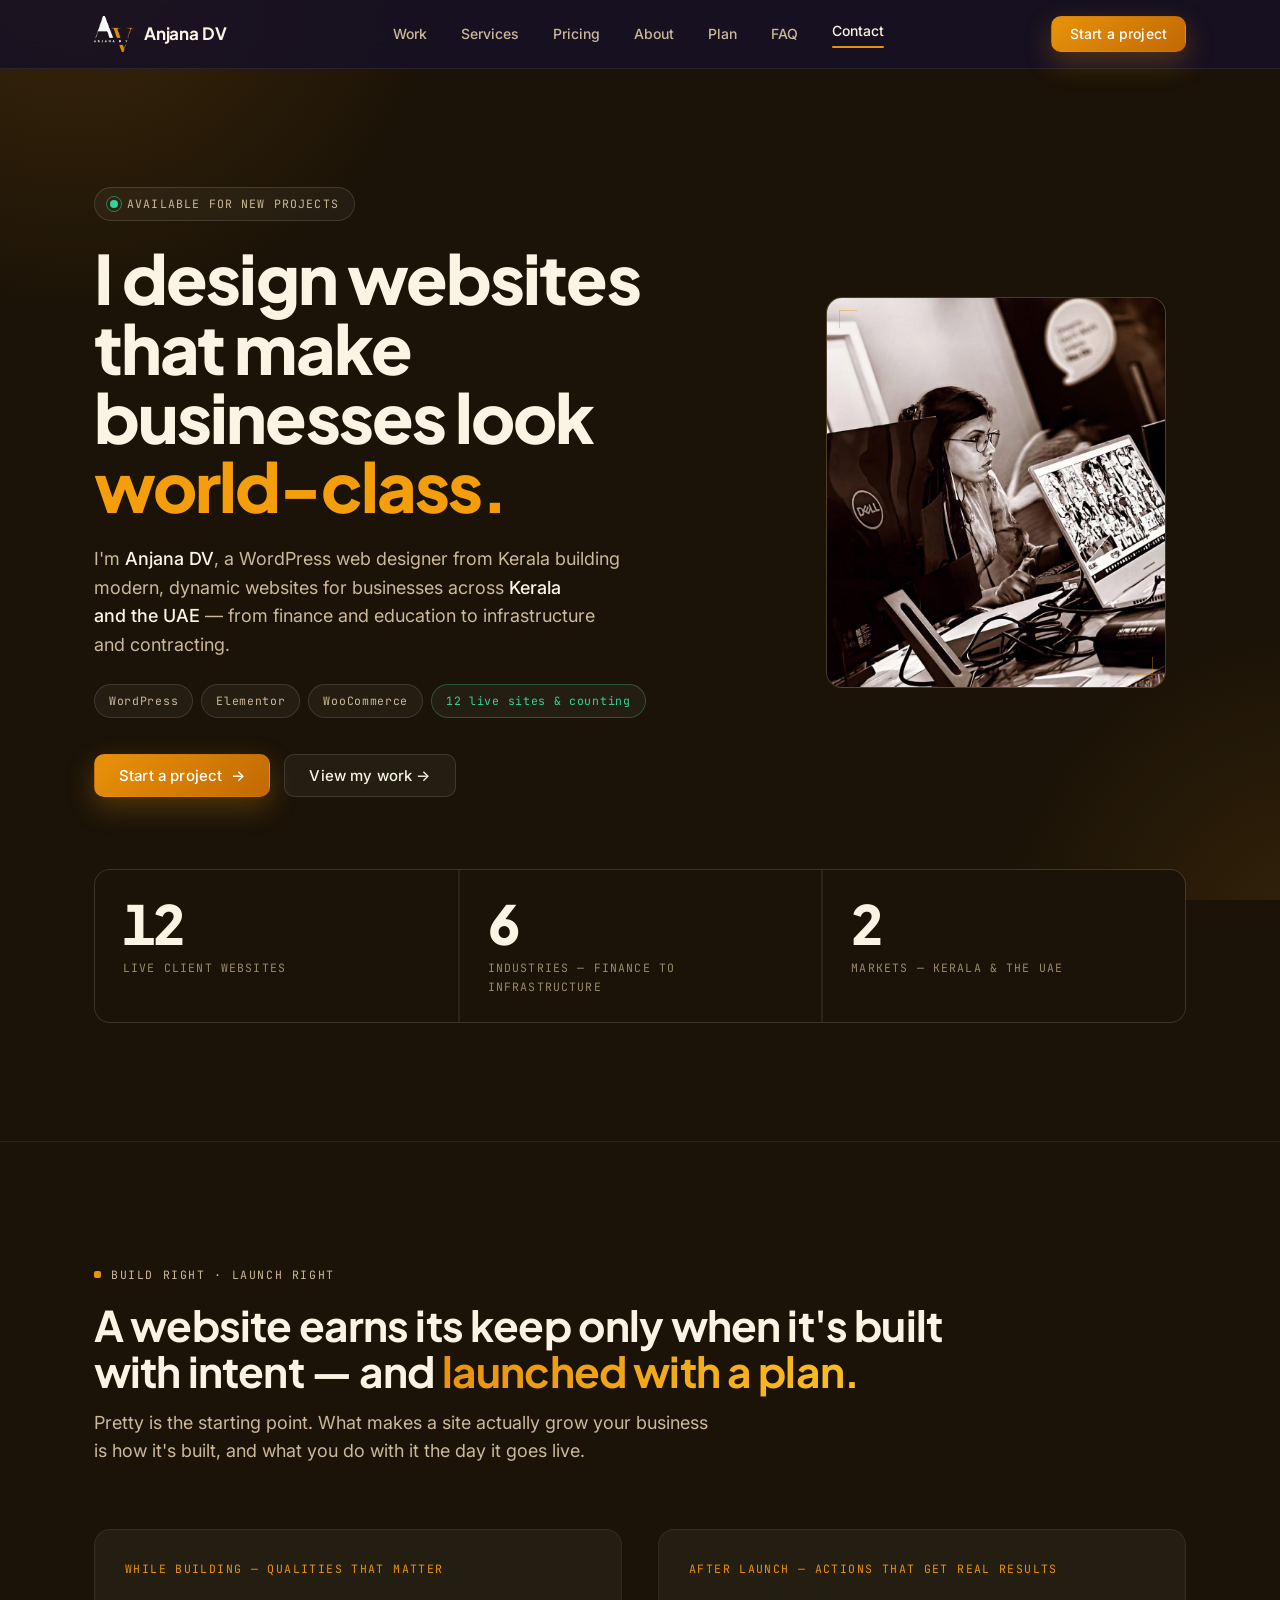
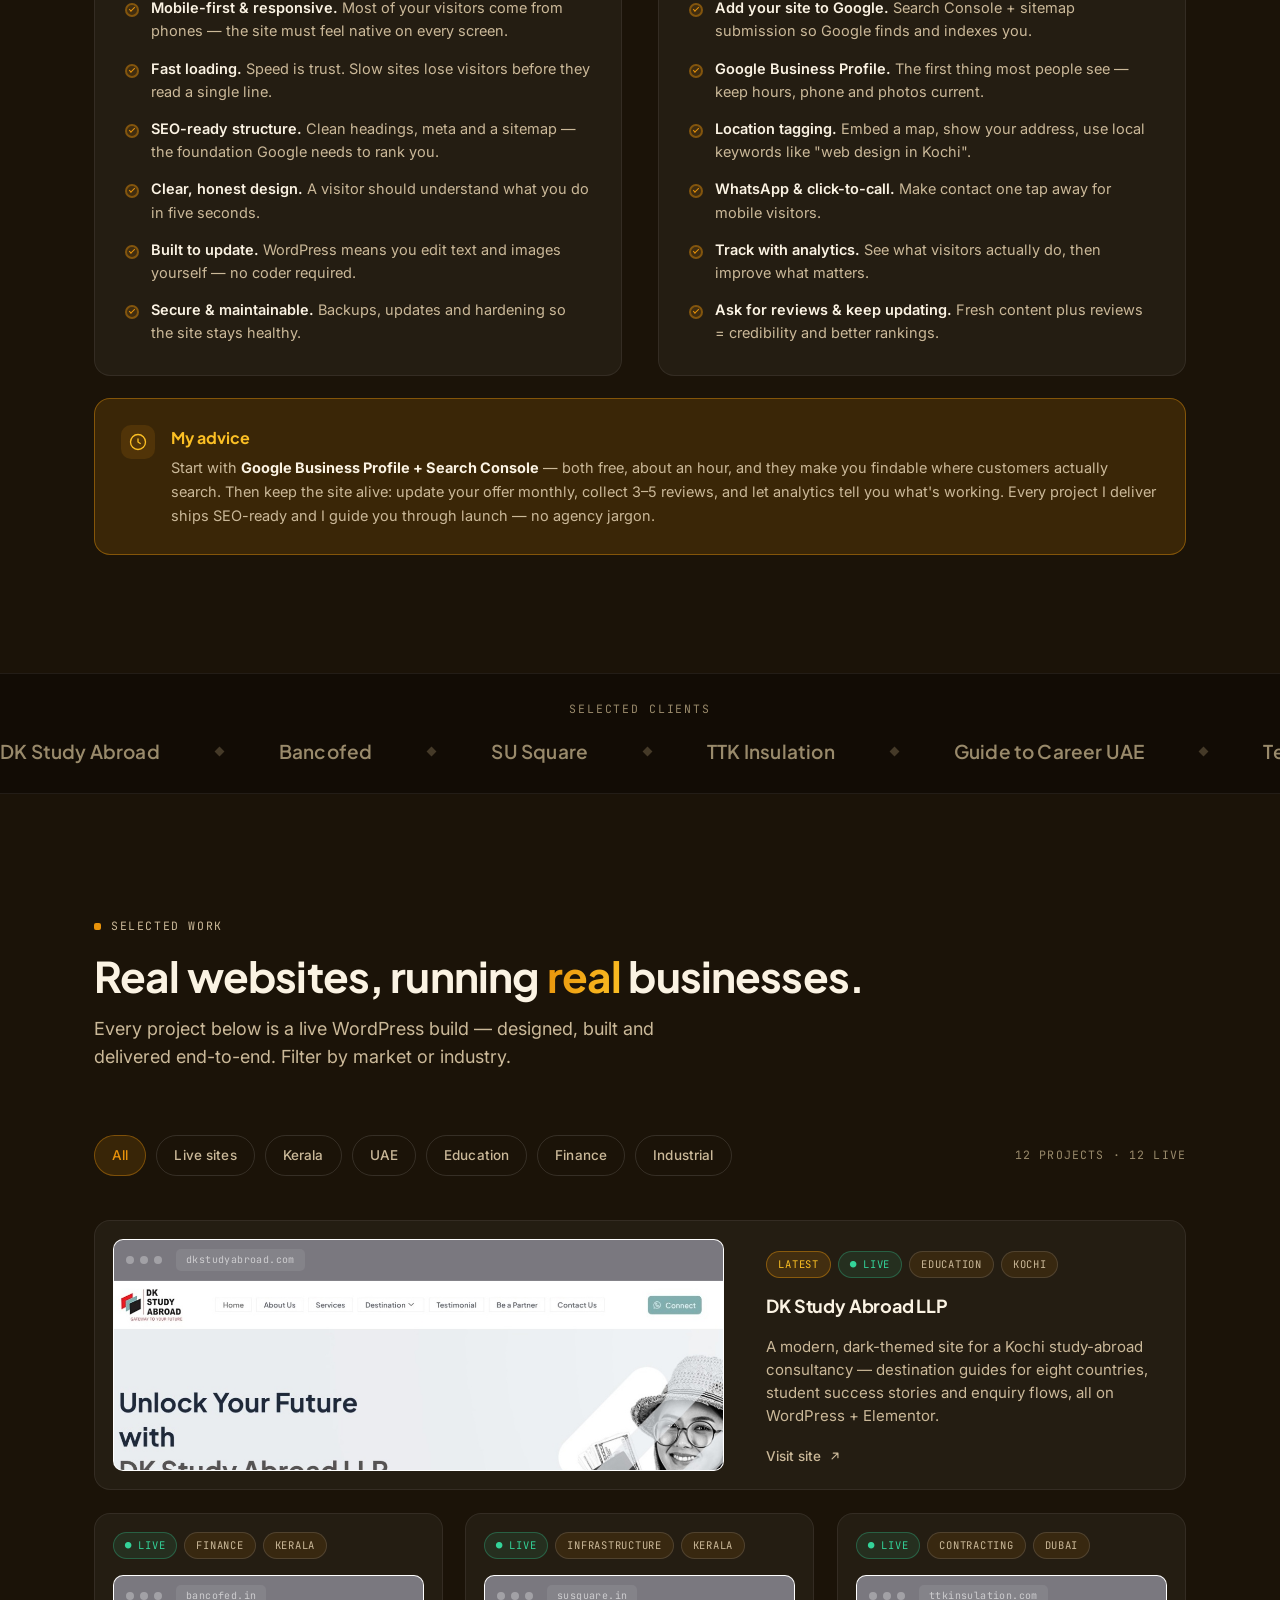
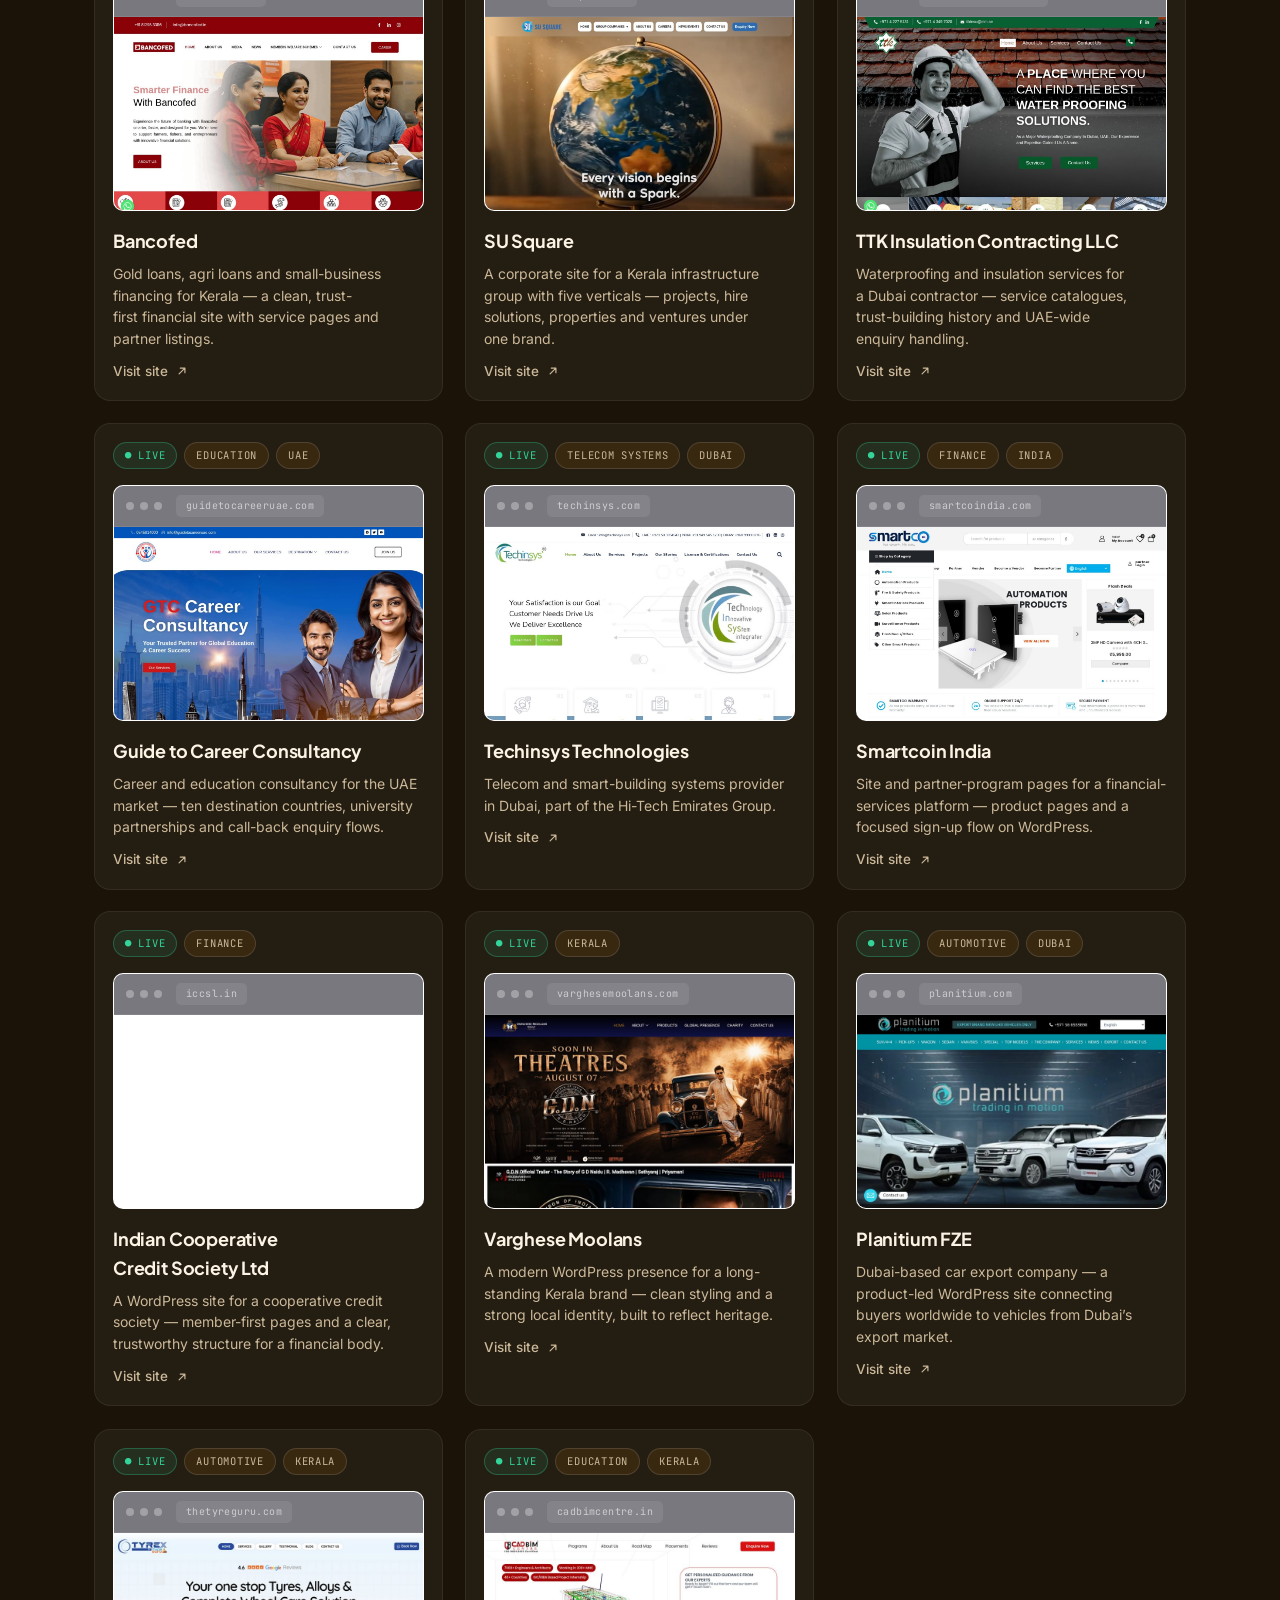
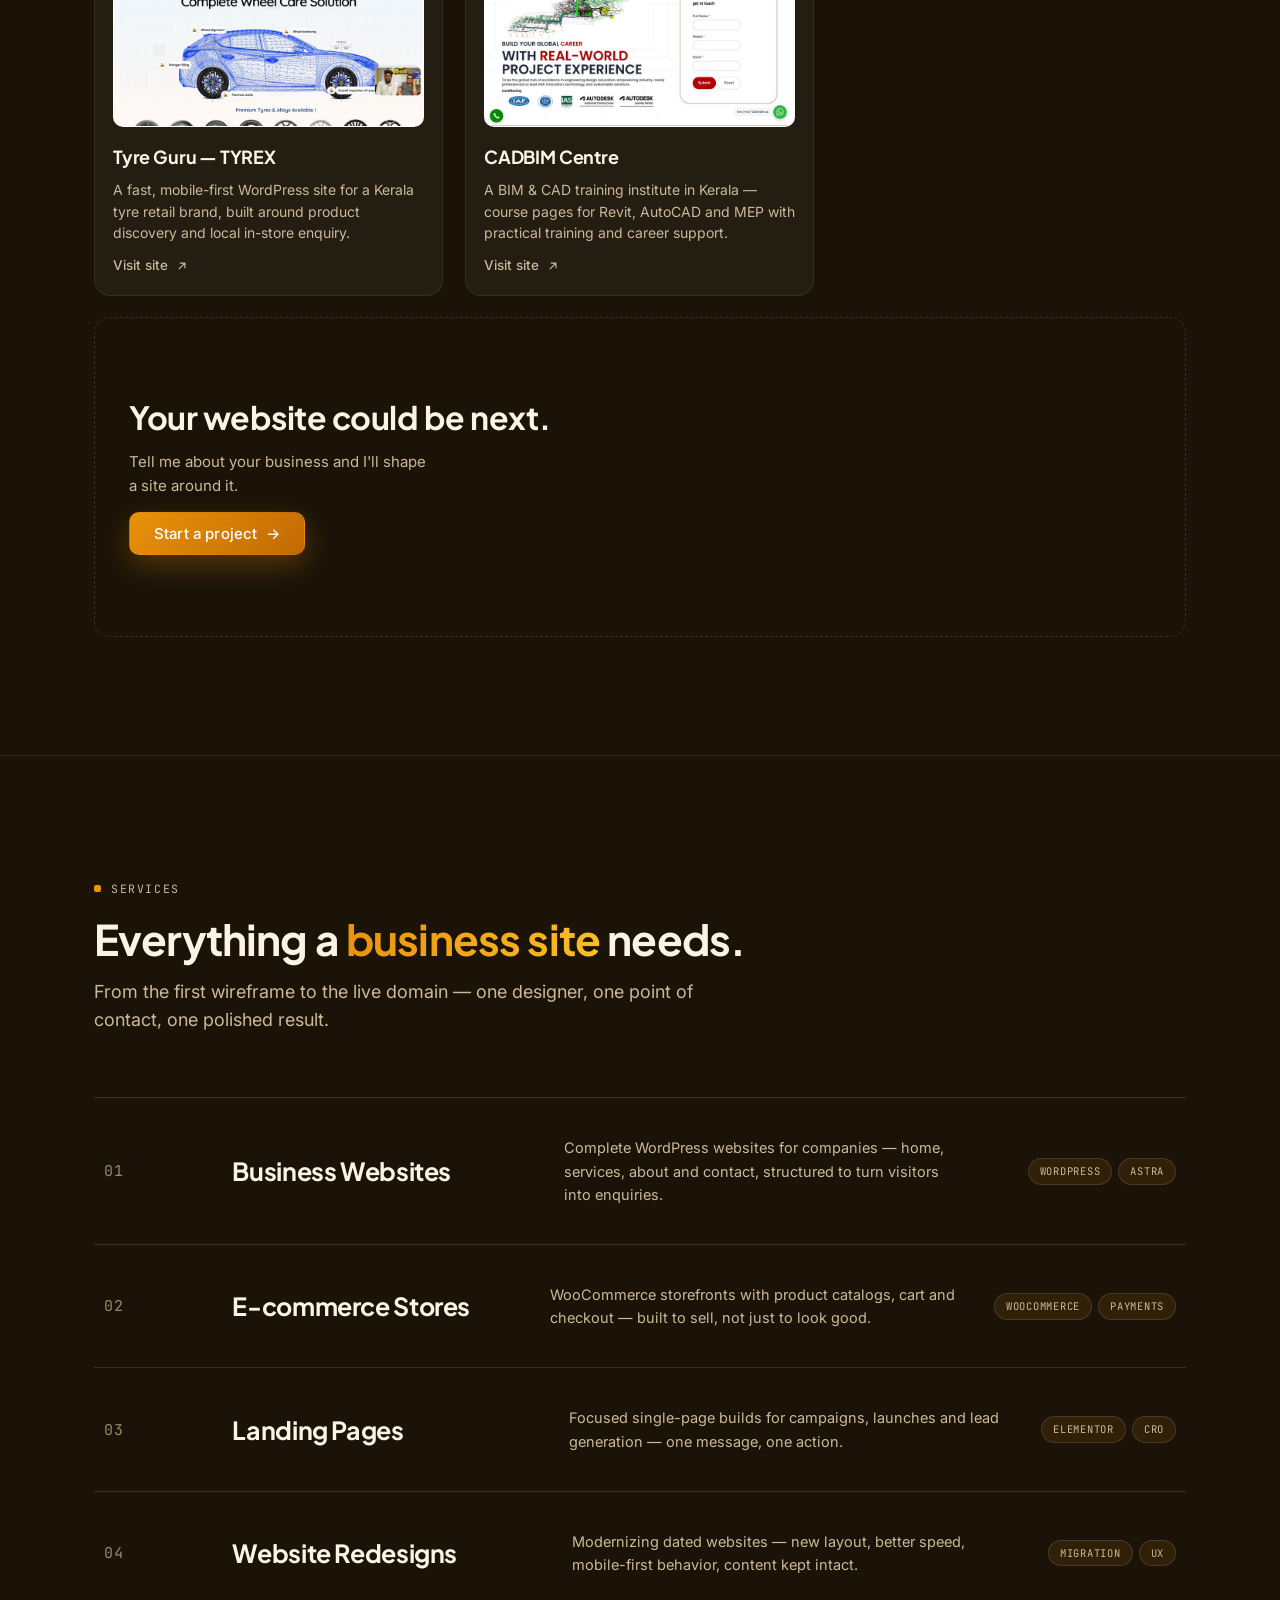
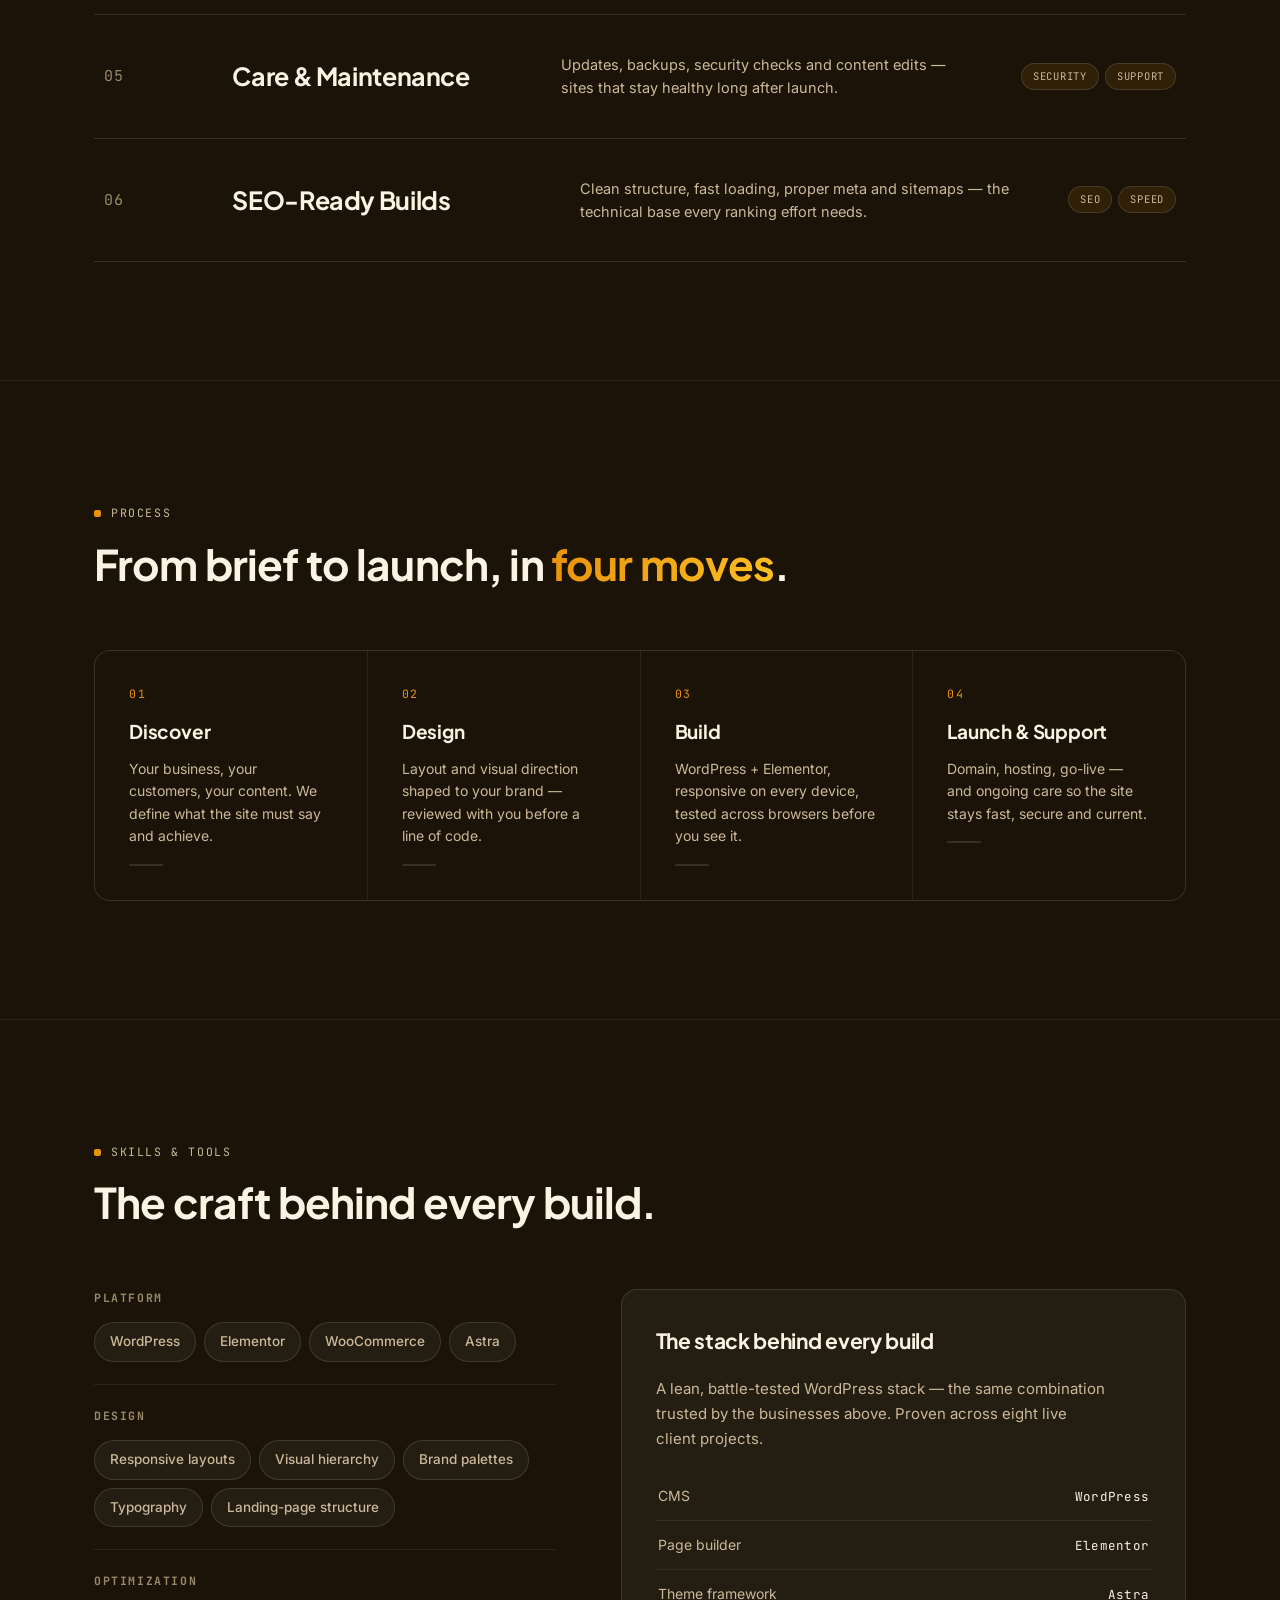
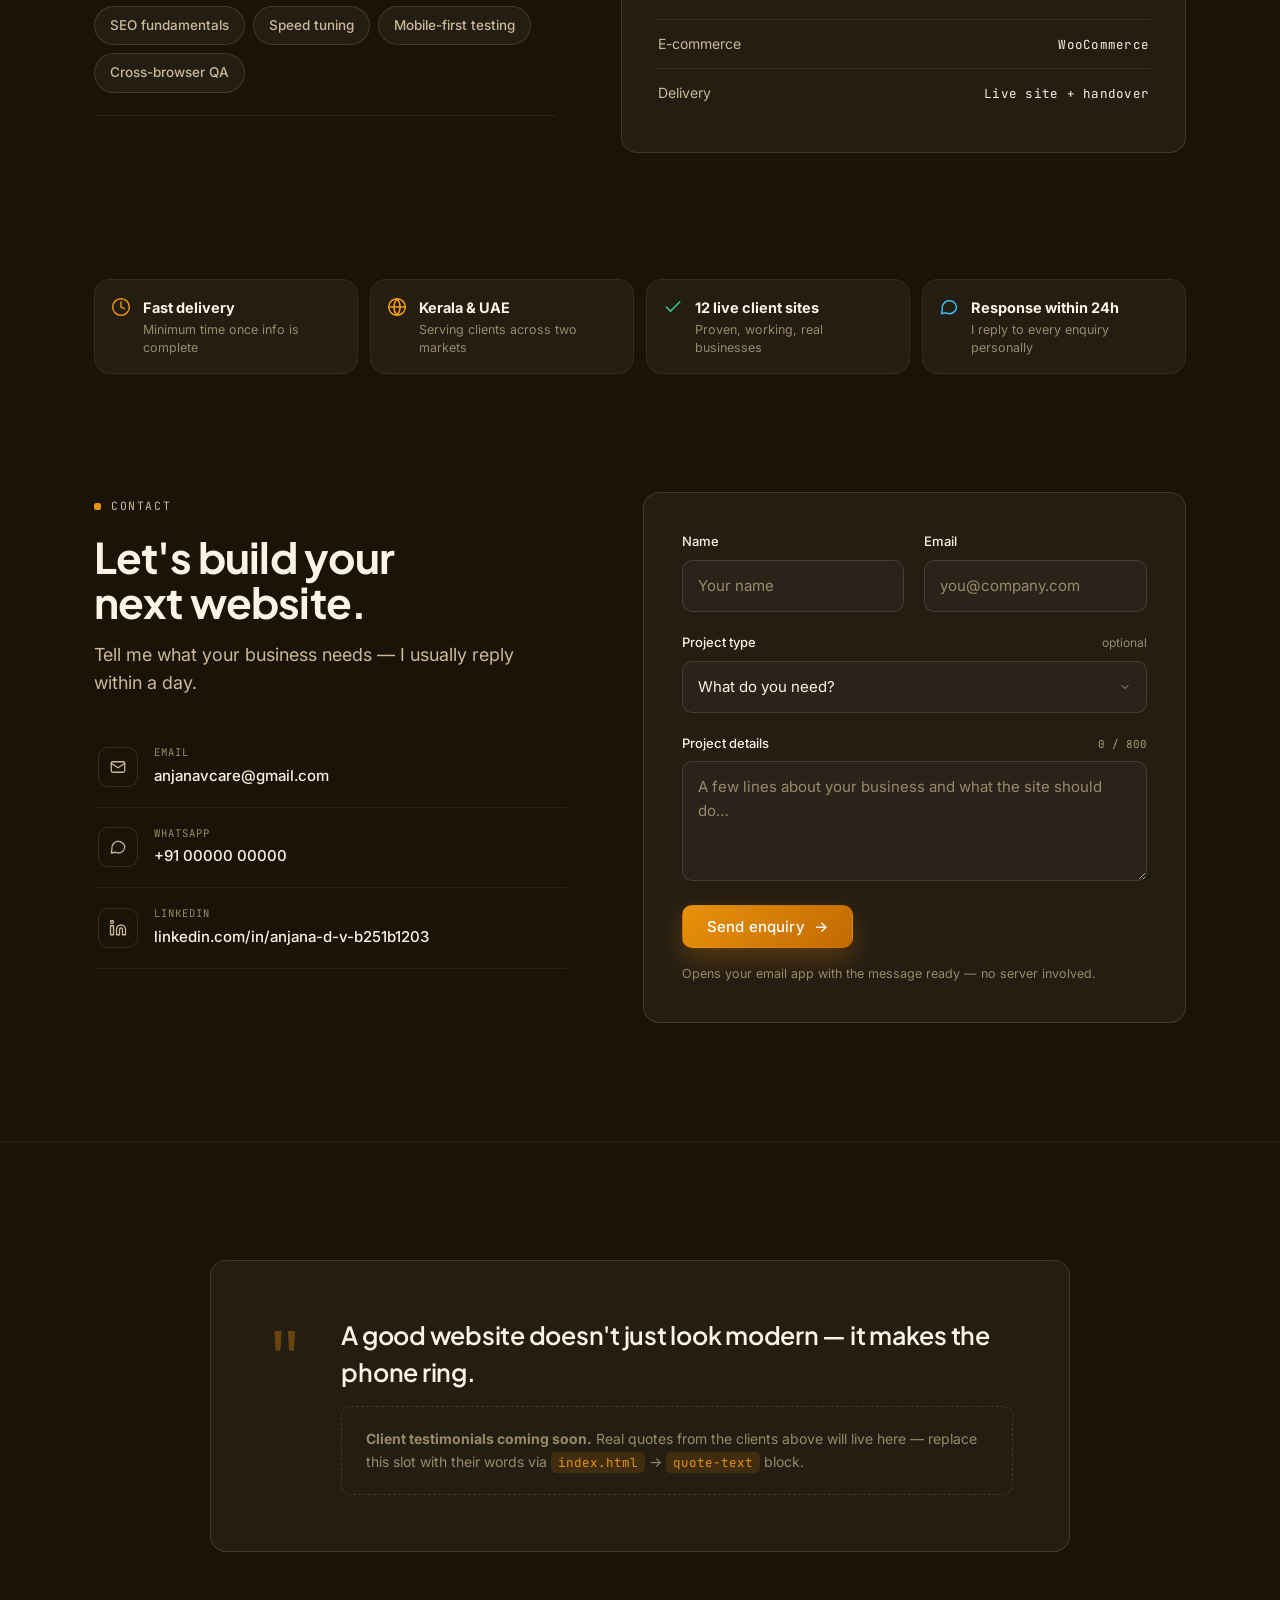
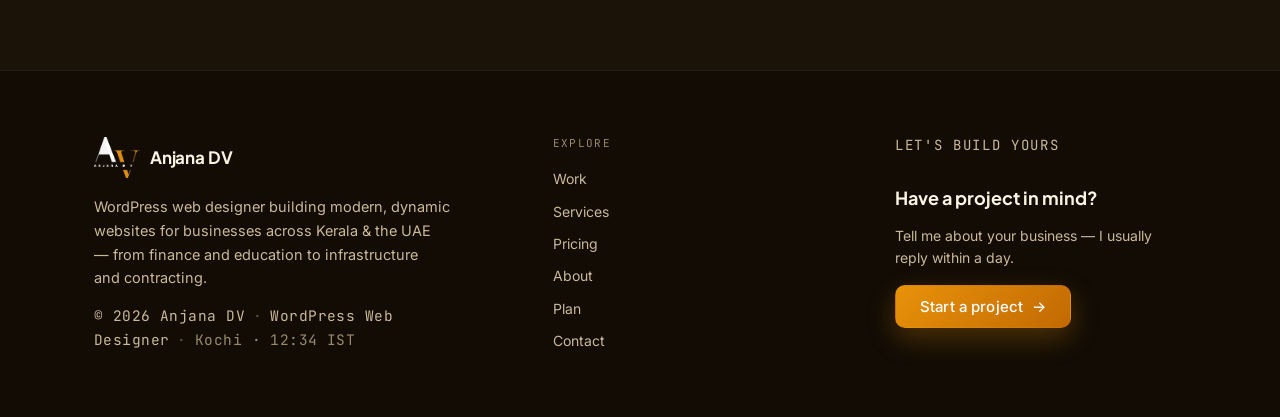
==== commit f430d57c: "SEO Phase 1: robots.txt, sitemap.xml, canonical tags, missing H1s, ProfessionalService and FAQ schem" ====
--- a/index.html
+++ b/index.html
@@ -16,6 +16,8 @@
   <meta name="twitter:description" content="Modern, dynamic WordPress websites for businesses in Kerala &amp; the UAE." />
   <meta name="twitter:image" content="assets/og-image.png" />
   <meta name="theme-color" content="#1B1308" />
+  <link rel="canonical" href="https://www.anjanadv.com/" />
+  <meta property="og:url" content="https://www.anjanadv.com/" />
   <link rel="icon" type="image/png" sizes="64x64" href="assets/favicon.png" />
   <link rel="preconnect" href="https://fonts.googleapis.com" />
   <link rel="preconnect" href="https://fonts.gstatic.com" crossorigin />
@@ -24,12 +26,56 @@
   <script type="application/ld+json">
   {
     "@context": "https://schema.org",
-    "@type": "Person",
-    "name": "Anjana DV",
-    "jobTitle": "WordPress Web Designer",
-    "description": "WordPress web designer building modern, dynamic business websites for clients across Kerala and the UAE.",
-    "address": { "@type": "PostalAddress", "addressRegion": "Kerala", "addressCountry": "IN" },
-    "knowsAbout": ["WordPress", "Elementor", "WooCommerce", "Web Design", "Responsive Design"]
+    "@graph": [
+      {
+        "@type": "ProfessionalService",
+        "@id": "https://www.anjanadv.com/#business",
+        "name": "Anjana DV \u2014 WordPress Web Designer",
+        "description": "WordPress web designer building modern, dynamic business websites for brands across Kerala and the United Arab Emirates.",
+        "url": "https://www.anjanadv.com/",
+        "image": "https://www.anjanadv.com/assets/og-image.png",
+        "logo": "https://www.anjanadv.com/assets/logo-anjana-transparent.png",
+        "founder": { "@id": "https://www.anjanadv.com/#anjana" },
+        "address": {
+          "@type": "PostalAddress",
+          "addressLocality": "Kochi",
+          "addressRegion": "Kerala",
+          "addressCountry": "IN"
+        },
+        "areaServed": [
+          { "@type": "State", "name": "Kerala" },
+          { "@type": "Country", "name": "United Arab Emirates" }
+        ],
+        "knowsAbout": ["WordPress", "Elementor", "WooCommerce", "Web Design", "Responsive Design", "SEO"],
+        "hasOfferCatalog": {
+          "@type": "OfferCatalog",
+          "name": "Website design services",
+          "itemListElement": [
+            { "@type": "Offer", "itemOffered": { "@type": "Service", "name": "Business websites" } },
+            { "@type": "Offer", "itemOffered": { "@type": "Service", "name": "E-commerce stores" } },
+            { "@type": "Offer", "itemOffered": { "@type": "Service", "name": "Landing pages" } },
+            { "@type": "Offer", "itemOffered": { "@type": "Service", "name": "Website redesigns" } },
+            { "@type": "Offer", "itemOffered": { "@type": "Service", "name": "Website care and maintenance" } }
+          ]
+        }
+      },
+      {
+        "@type": "Person",
+        "@id": "https://www.anjanadv.com/#anjana",
+        "name": "Anjana DV",
+        "jobTitle": "WordPress Web Designer",
+        "url": "https://www.anjanadv.com/about.html",
+        "worksFor": { "@id": "https://www.anjanadv.com/#business" }
+      },
+      {
+        "@type": "WebSite",
+        "@id": "https://www.anjanadv.com/#website",
+        "url": "https://www.anjanadv.com/",
+        "name": "Anjana DV \u2014 WordPress Web Designer",
+        "inLanguage": "en",
+        "publisher": { "@id": "https://www.anjanadv.com/#business" }
+      }
+    ]
   }
   </script>
 </head>
@@ -97,7 +143,7 @@
           <div class="portrait" role="img" aria-label="Anjana DV - WordPress web designer portrait">
             <span class="portrait-corner pc-tl" aria-hidden="true"></span>
             <span class="portrait-corner pc-br" aria-hidden="true"></span>
-            <img class="portrait-img" src="assets/uploads/elephant-color.png" alt="Anjana DV" width="680" height="782" />
+            <img class="portrait-img" src="assets/uploads/anjana.jpg" alt="Anjana DV" width="1080" height="1075" />
           </div>
         </div>
       </div>
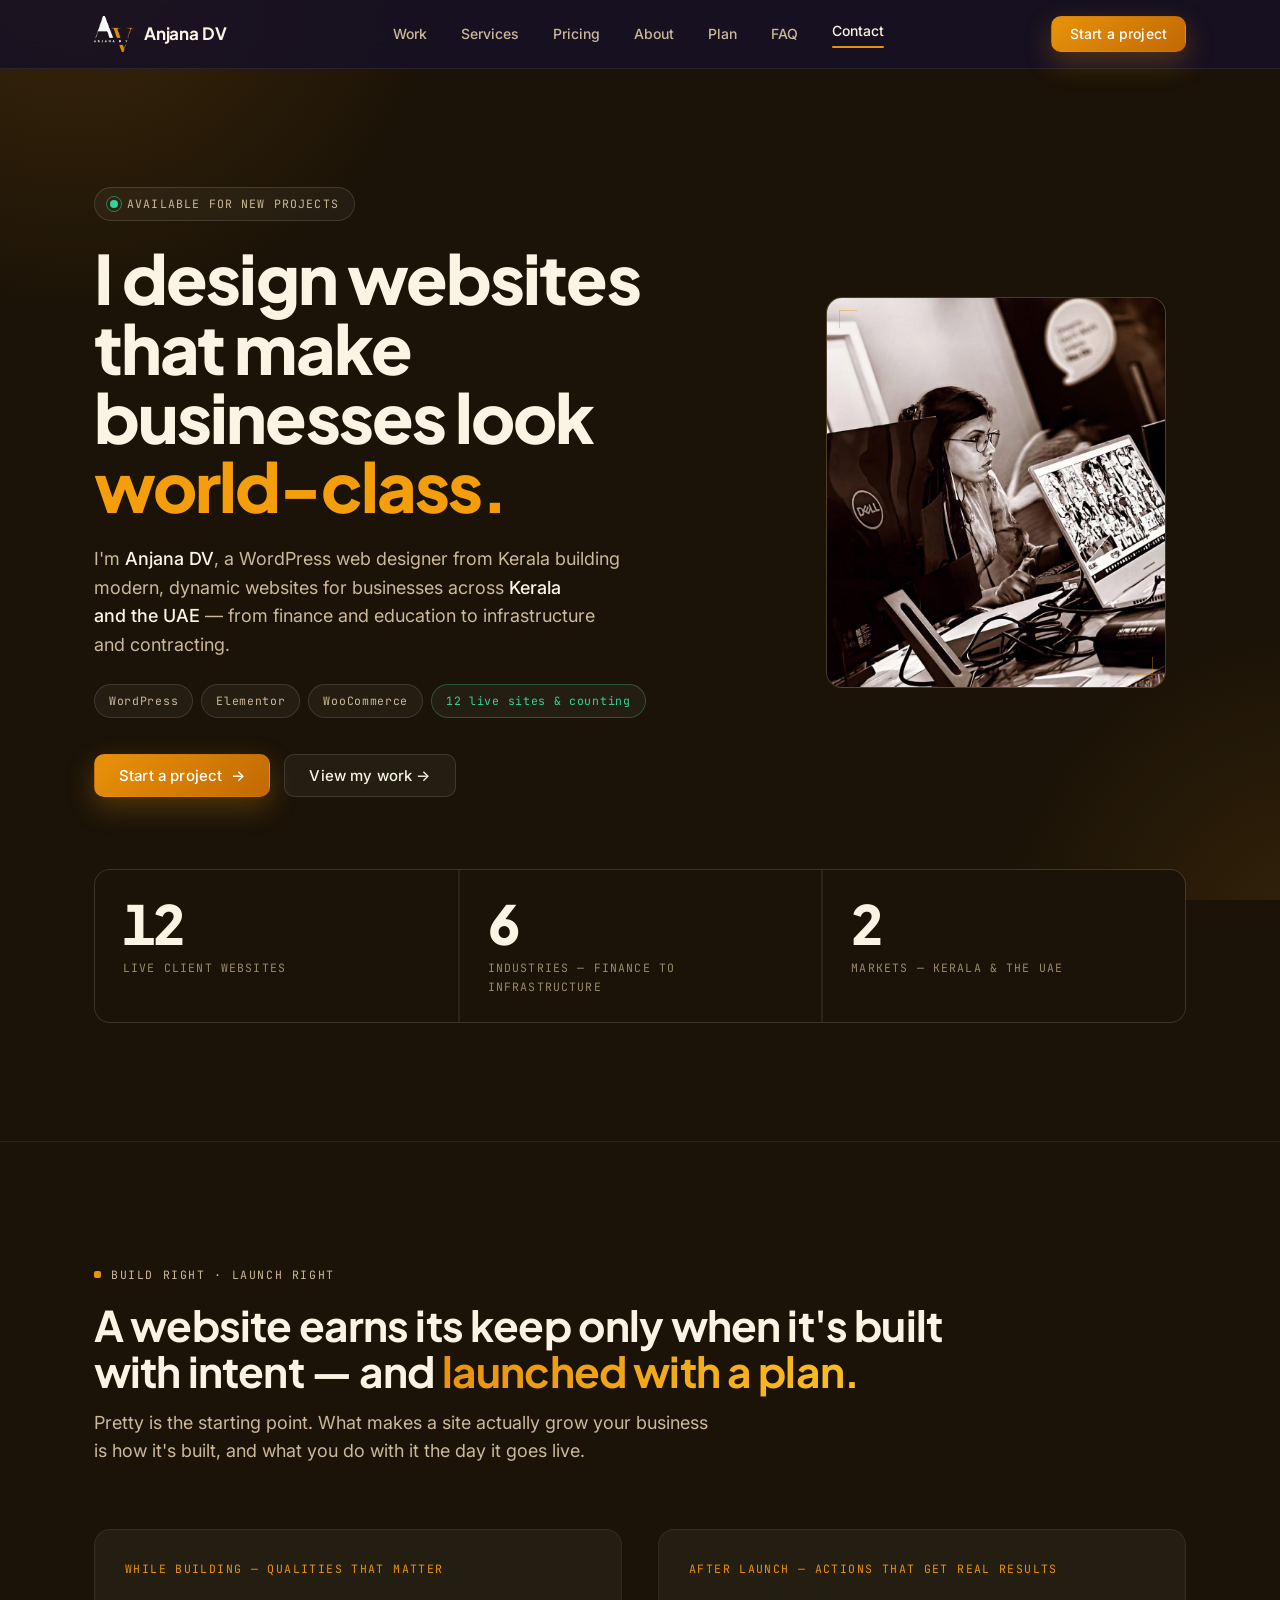
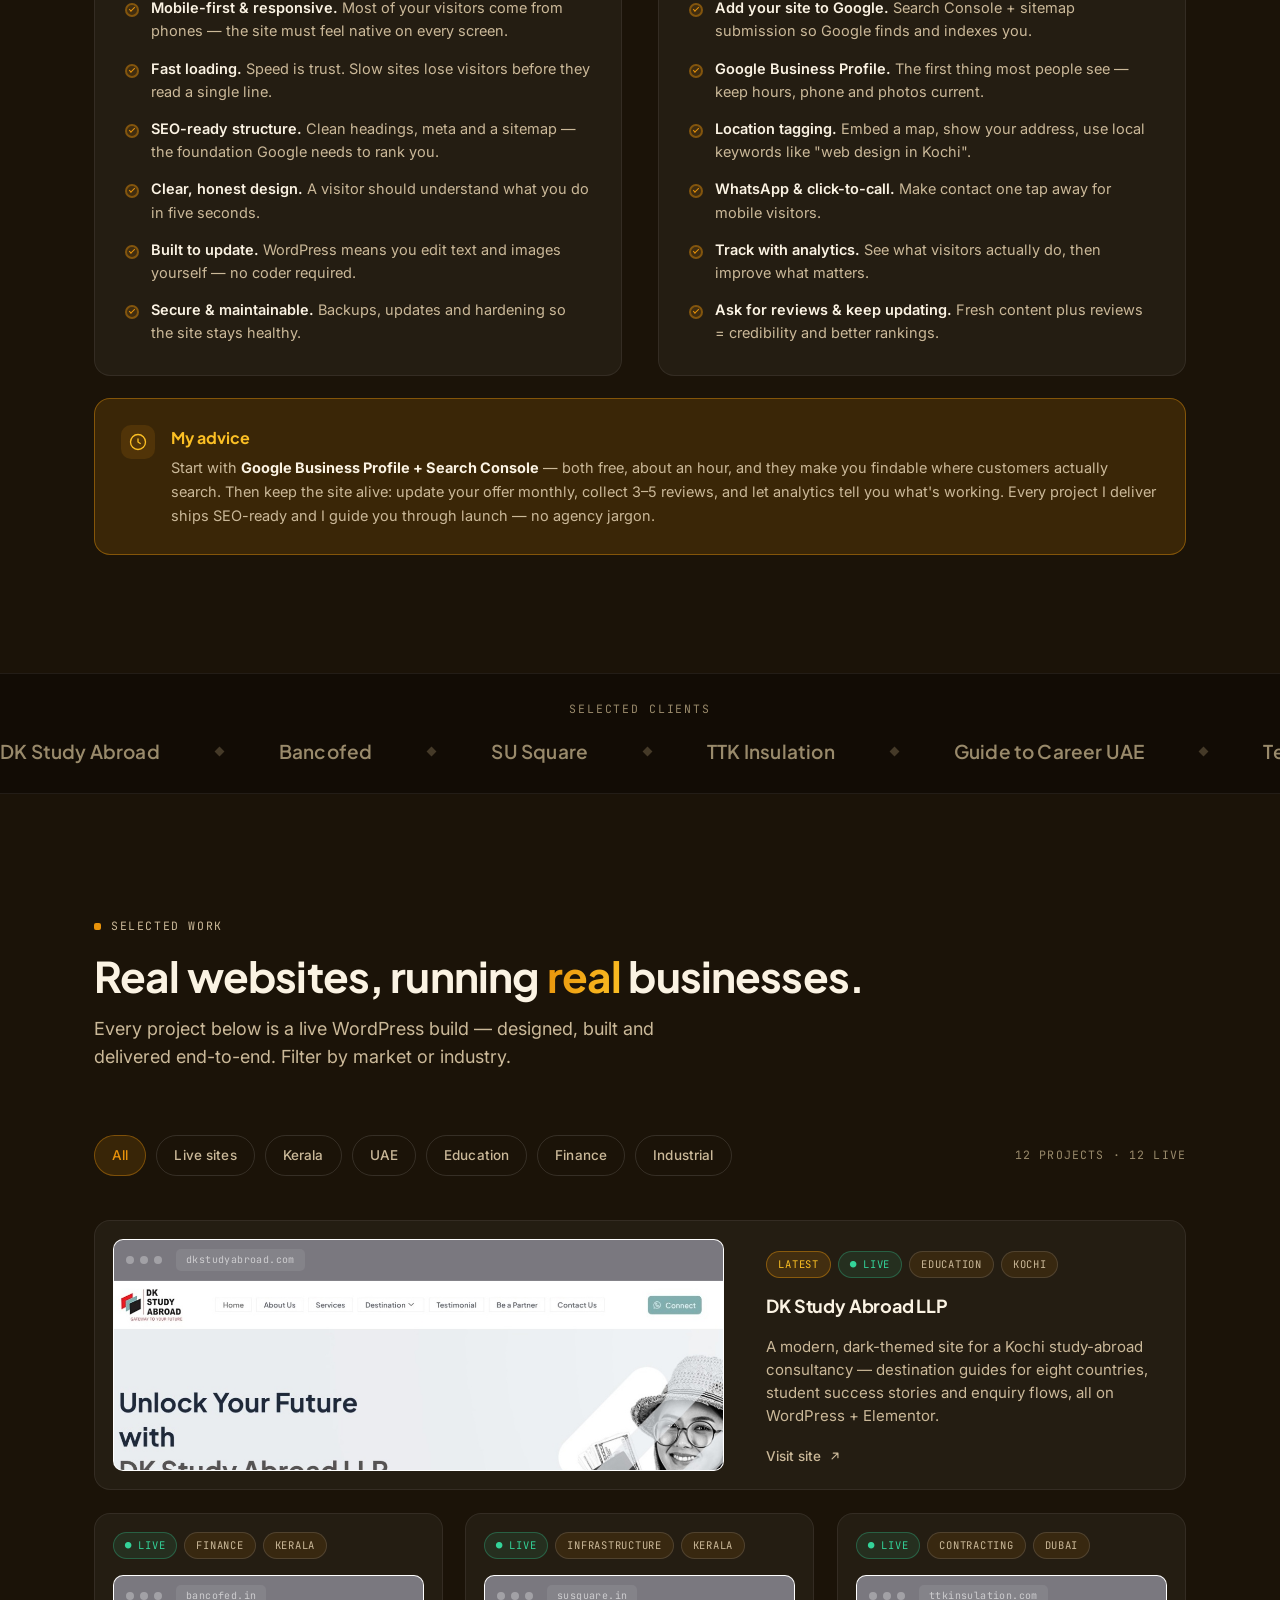
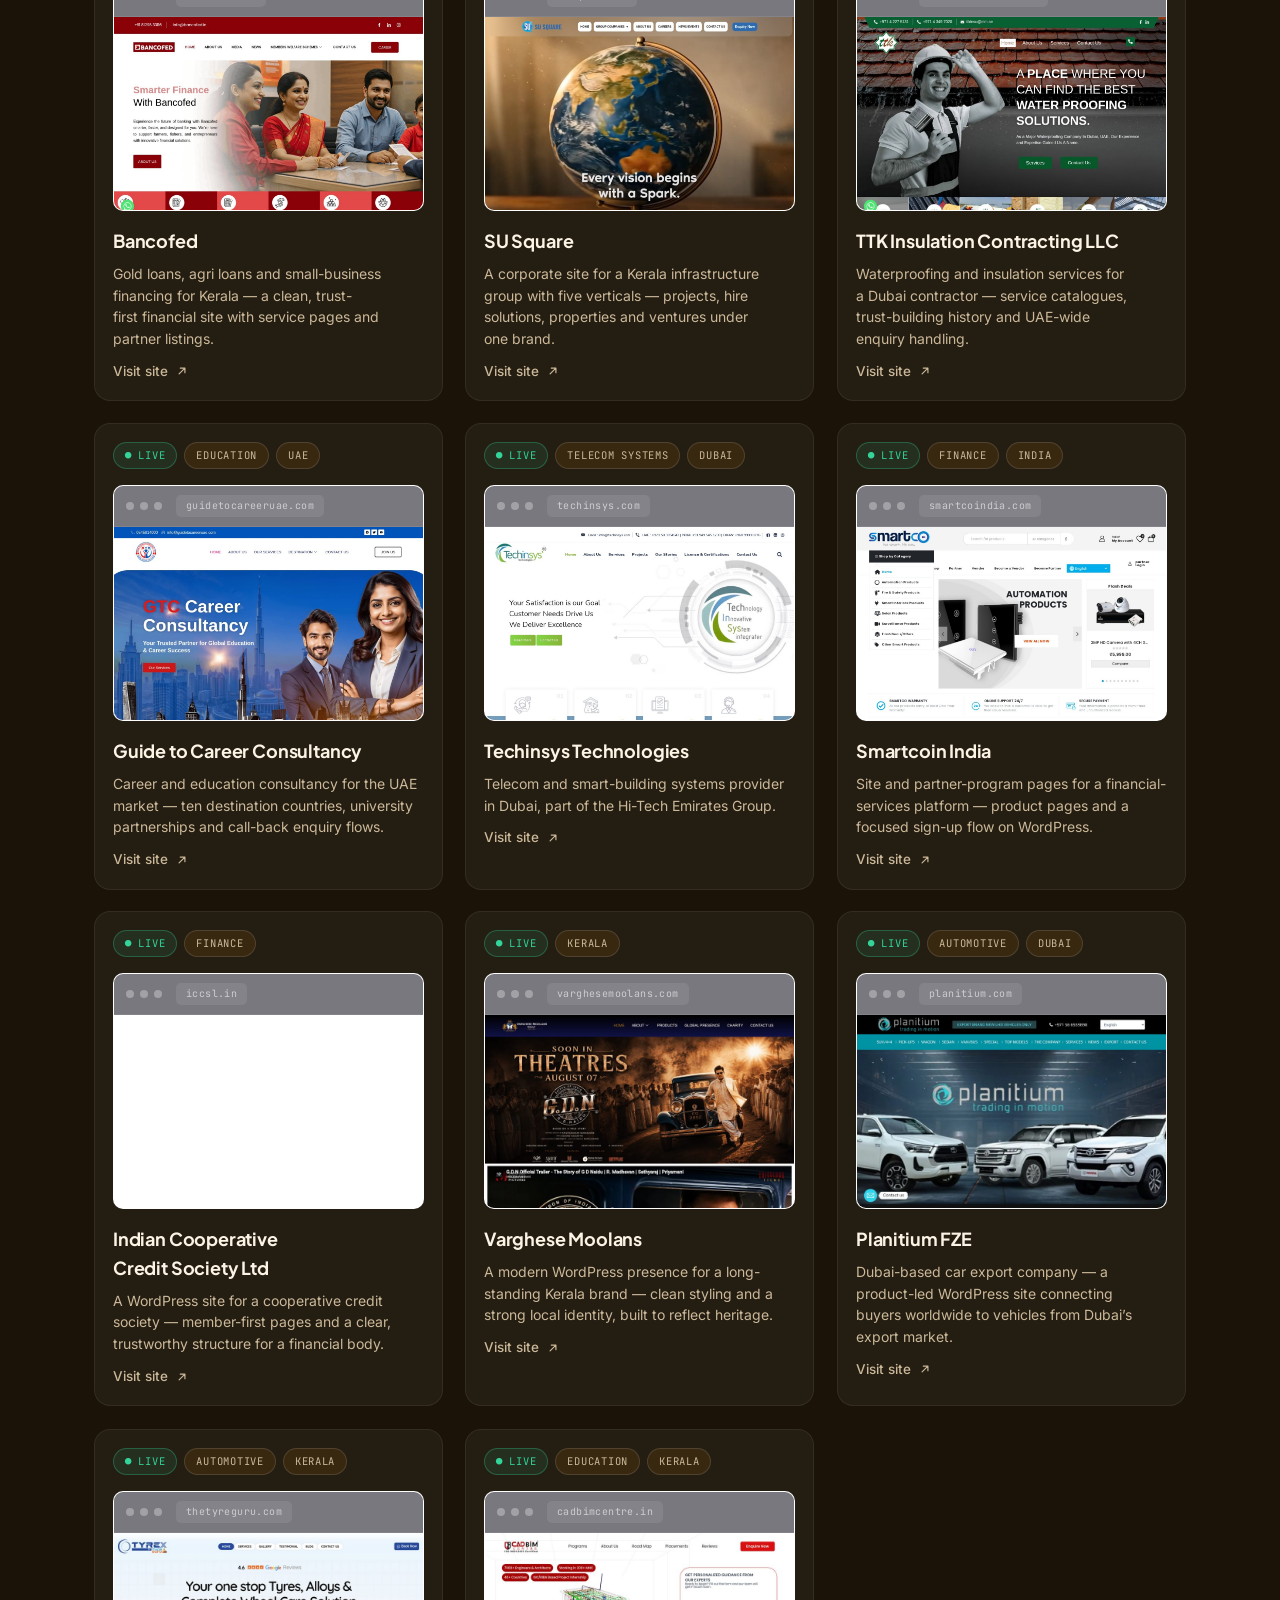
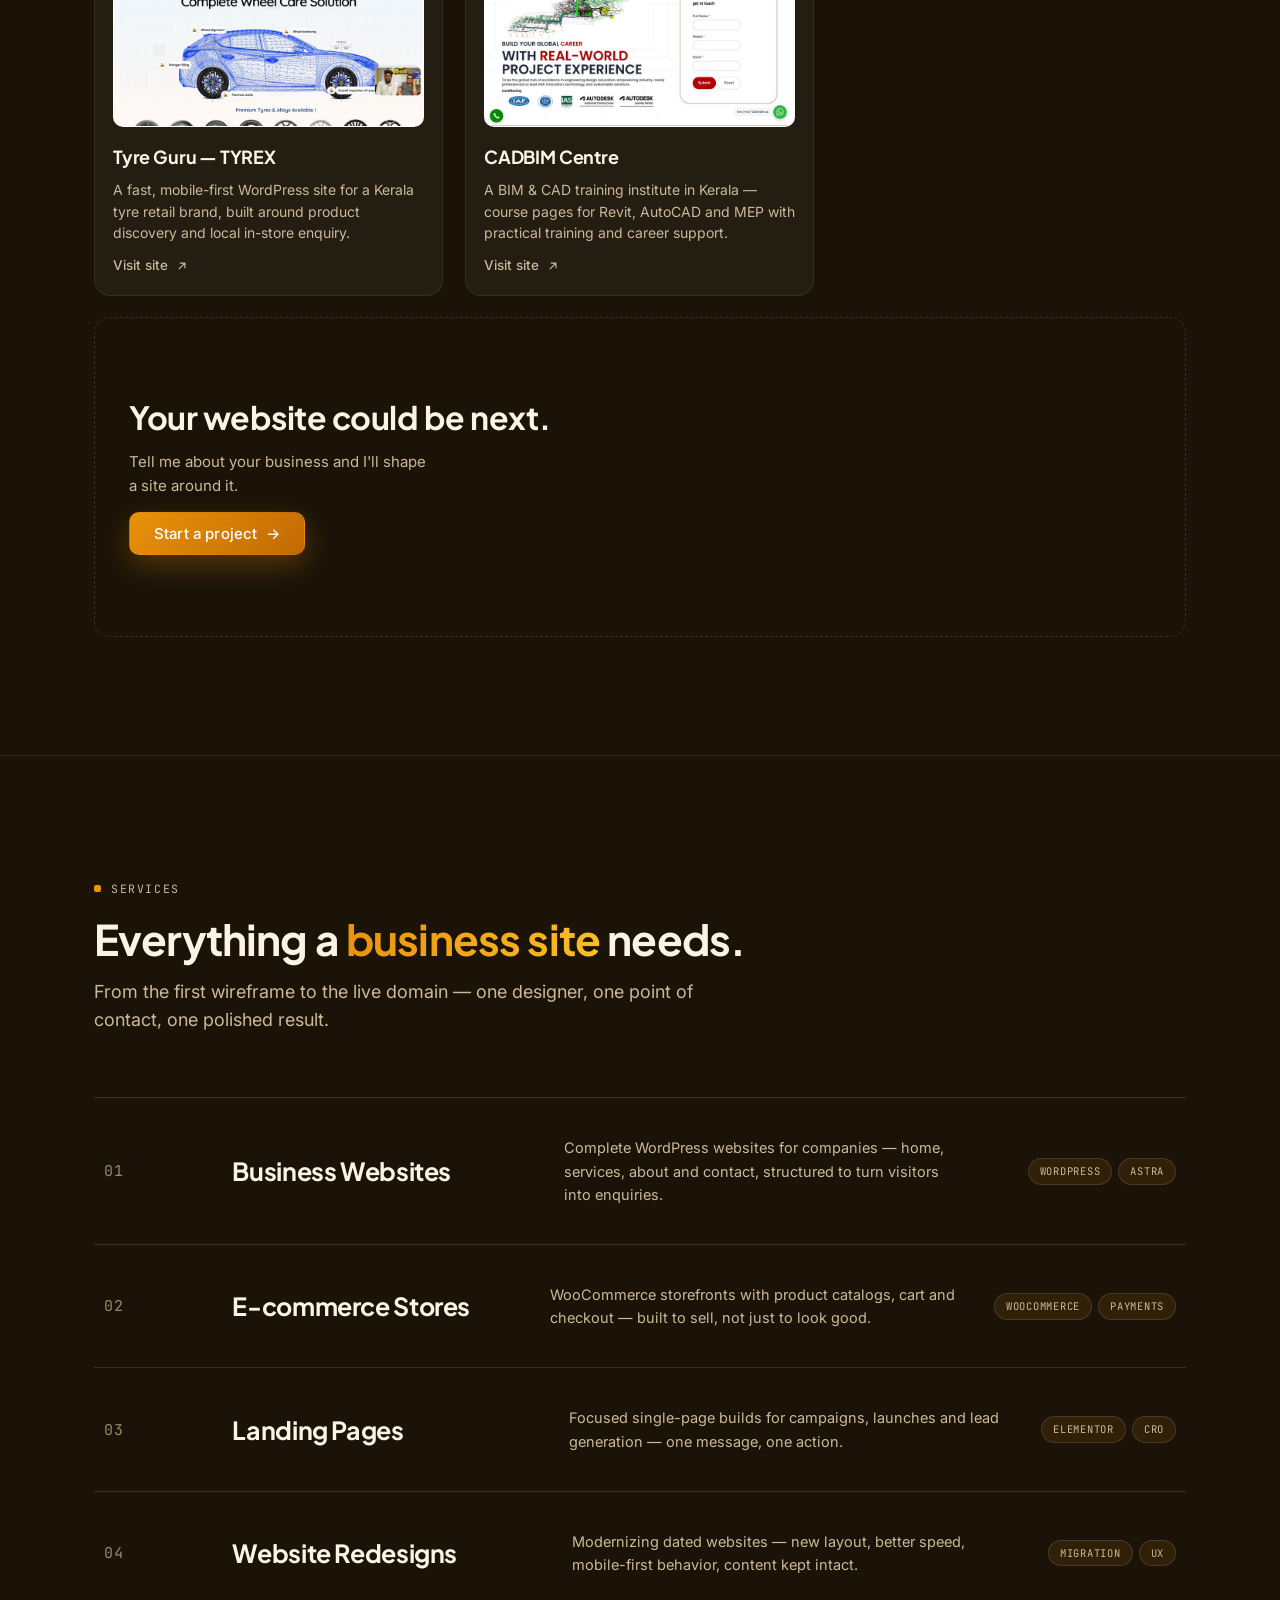
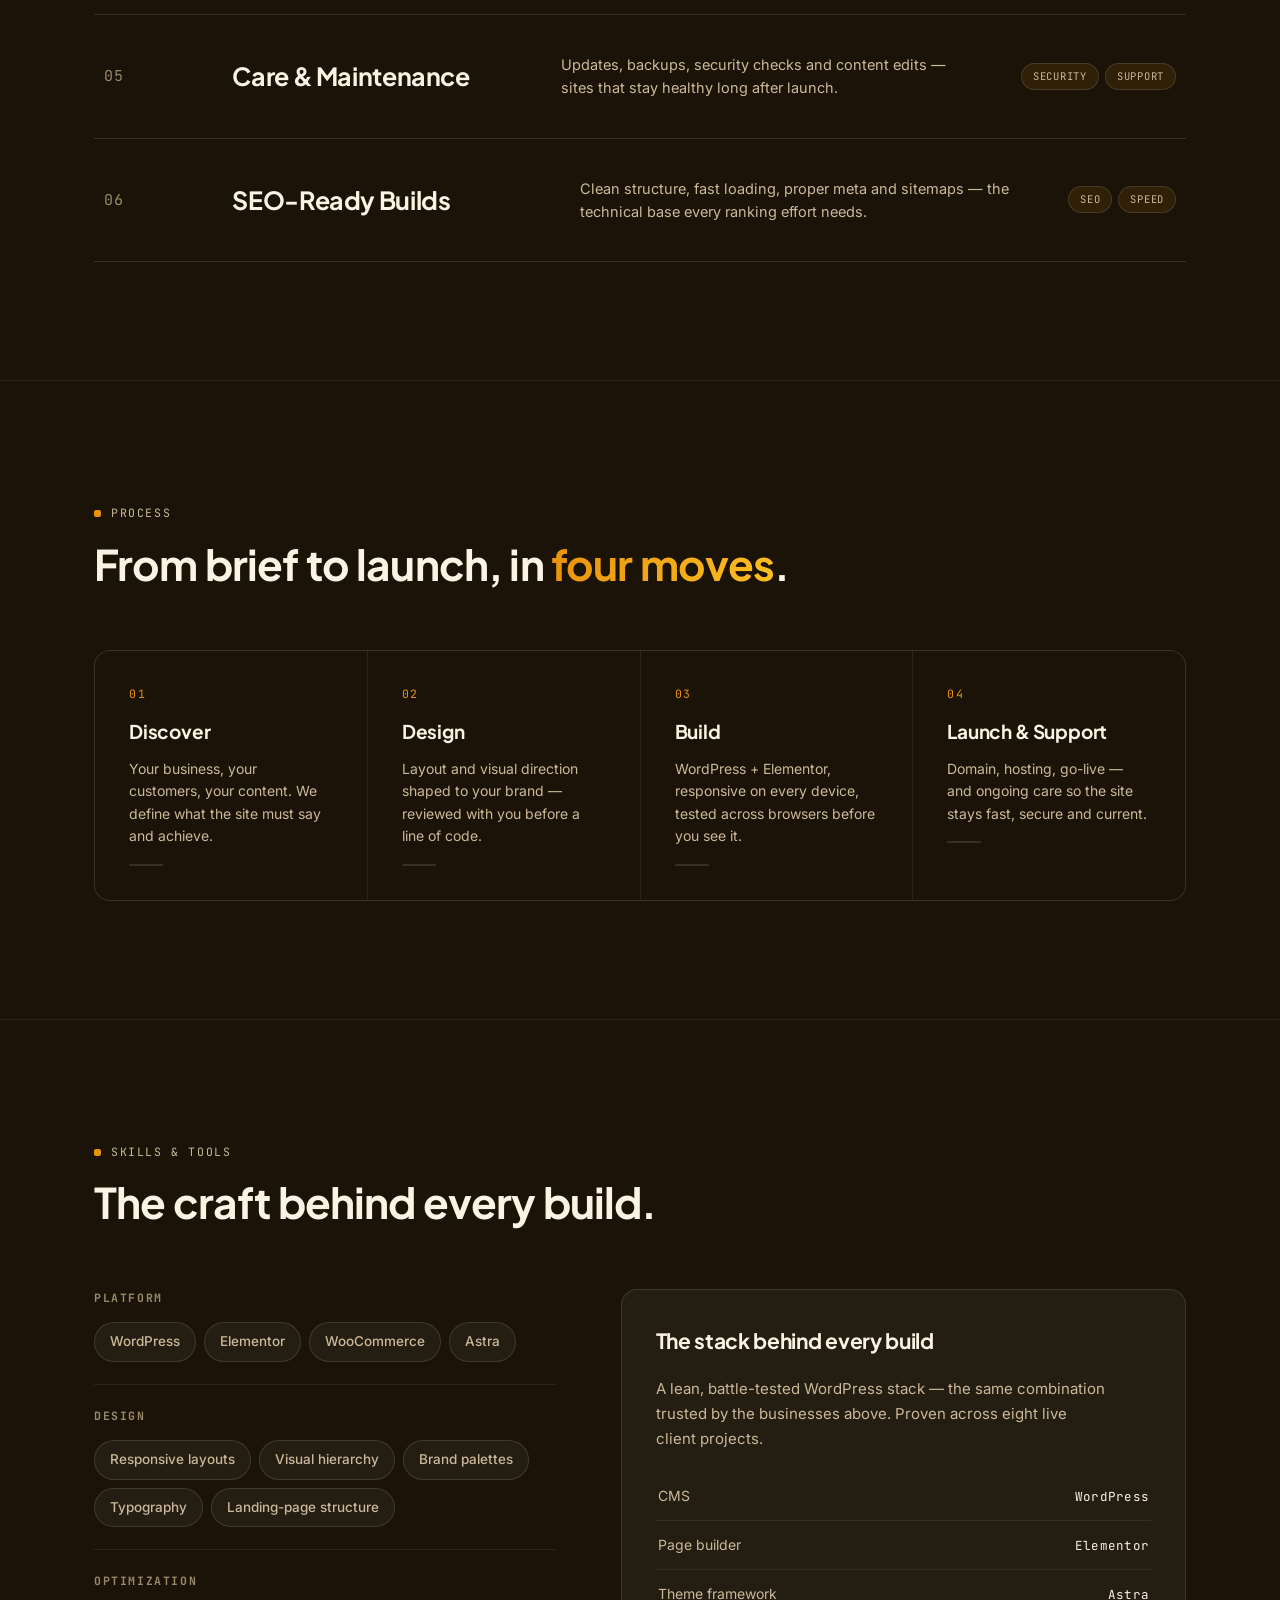
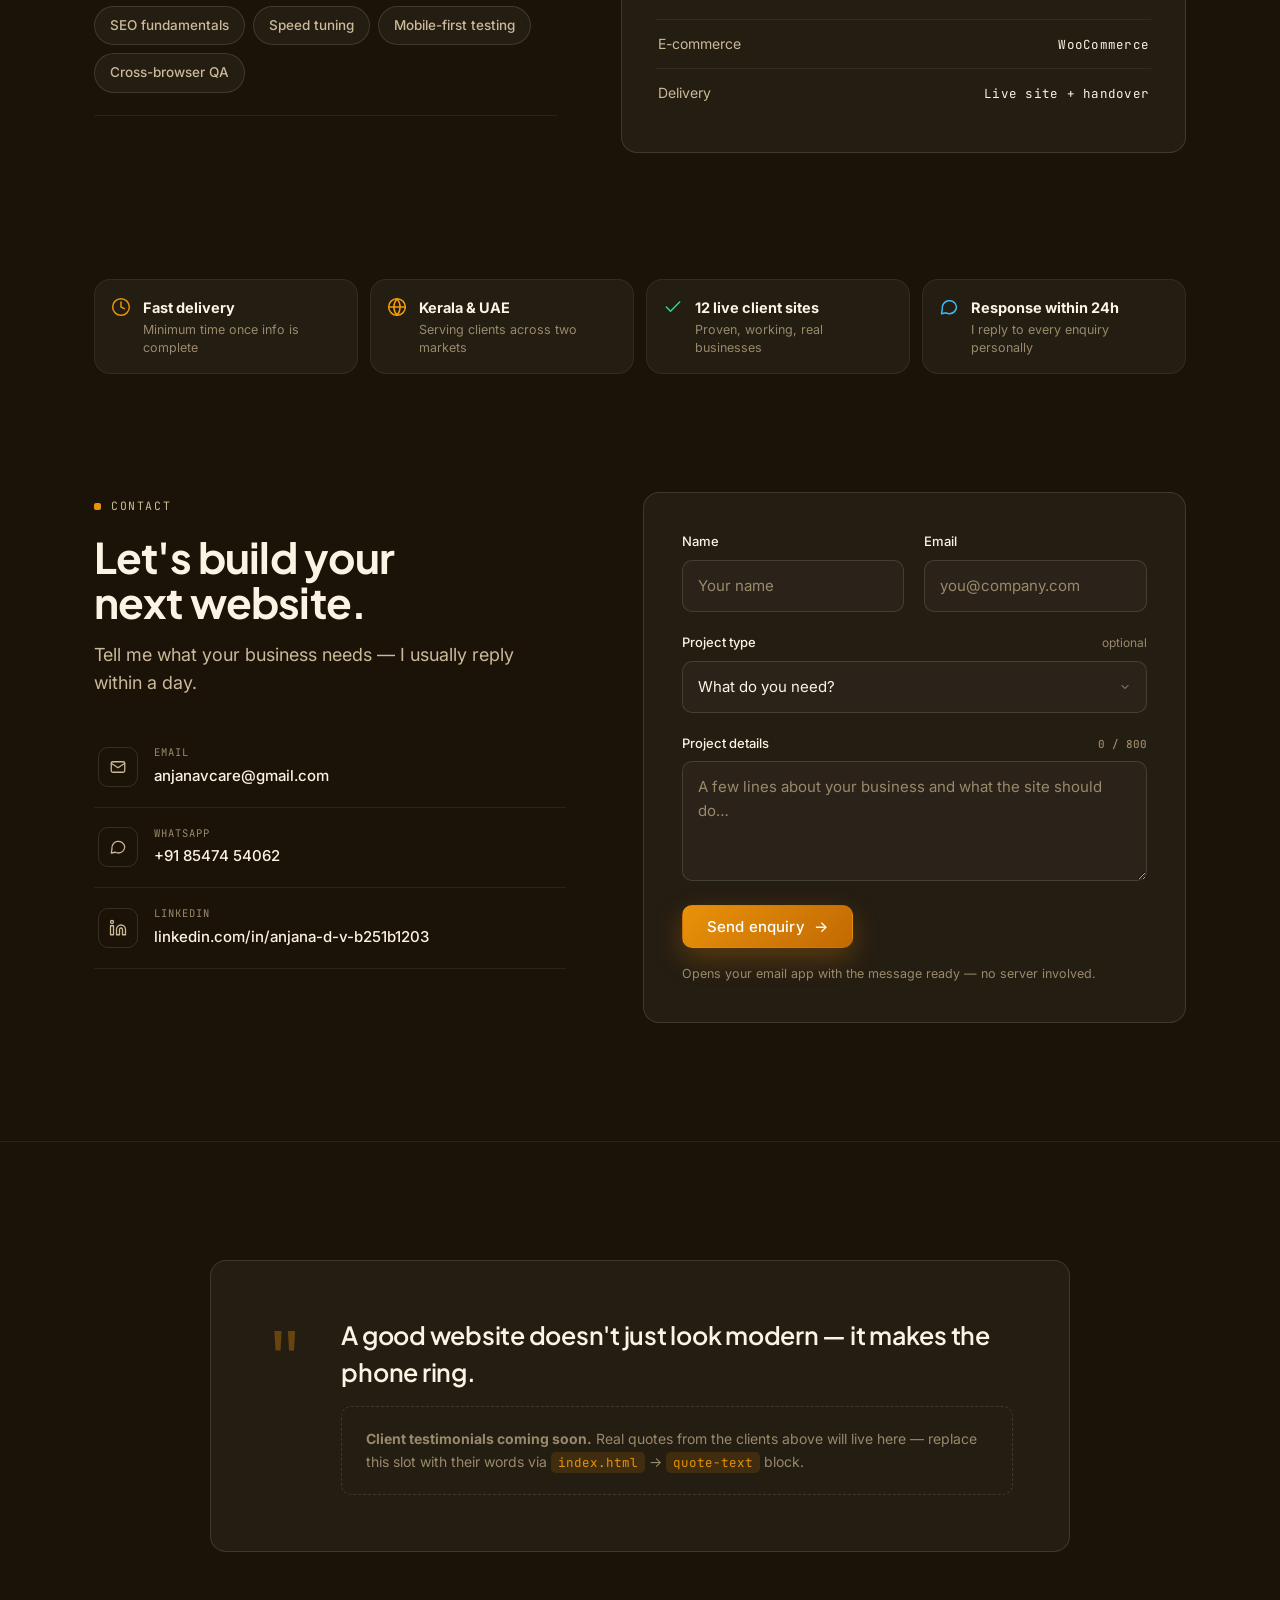
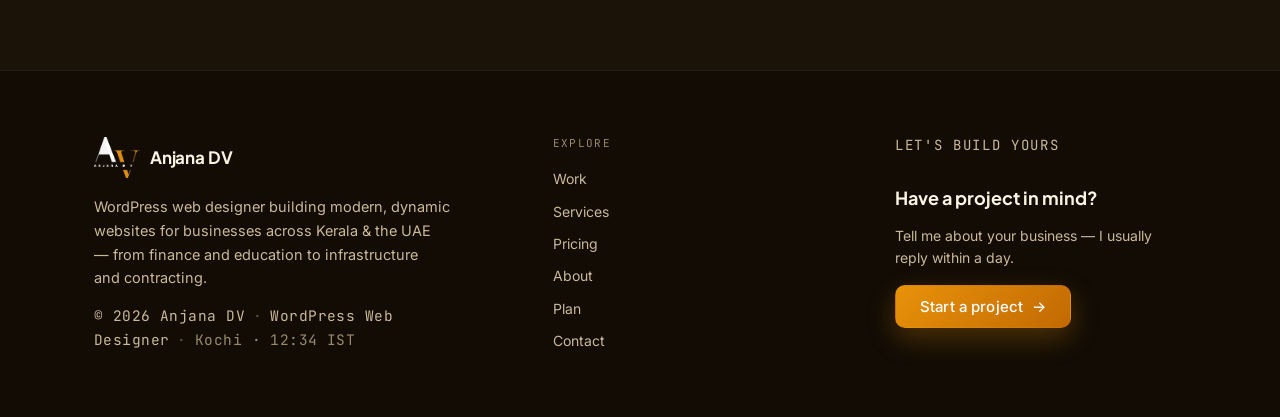
==== commit 11606539: "Update contact WhatsApp number to +91 85474 54062 (display, CMS content, planner send target)" ====
--- a/index.html
+++ b/index.html
@@ -883,7 +883,7 @@
               </span>
               <div>
                 <p class="method-k">WhatsApp</p>
-                <p class="method-v">+91 ····· ·····</p>
+                <p class="method-v">+91 85474 54062</p>
                 <p class="method-note">placeholder — replace with the real number</p>
               </div>
             </div>
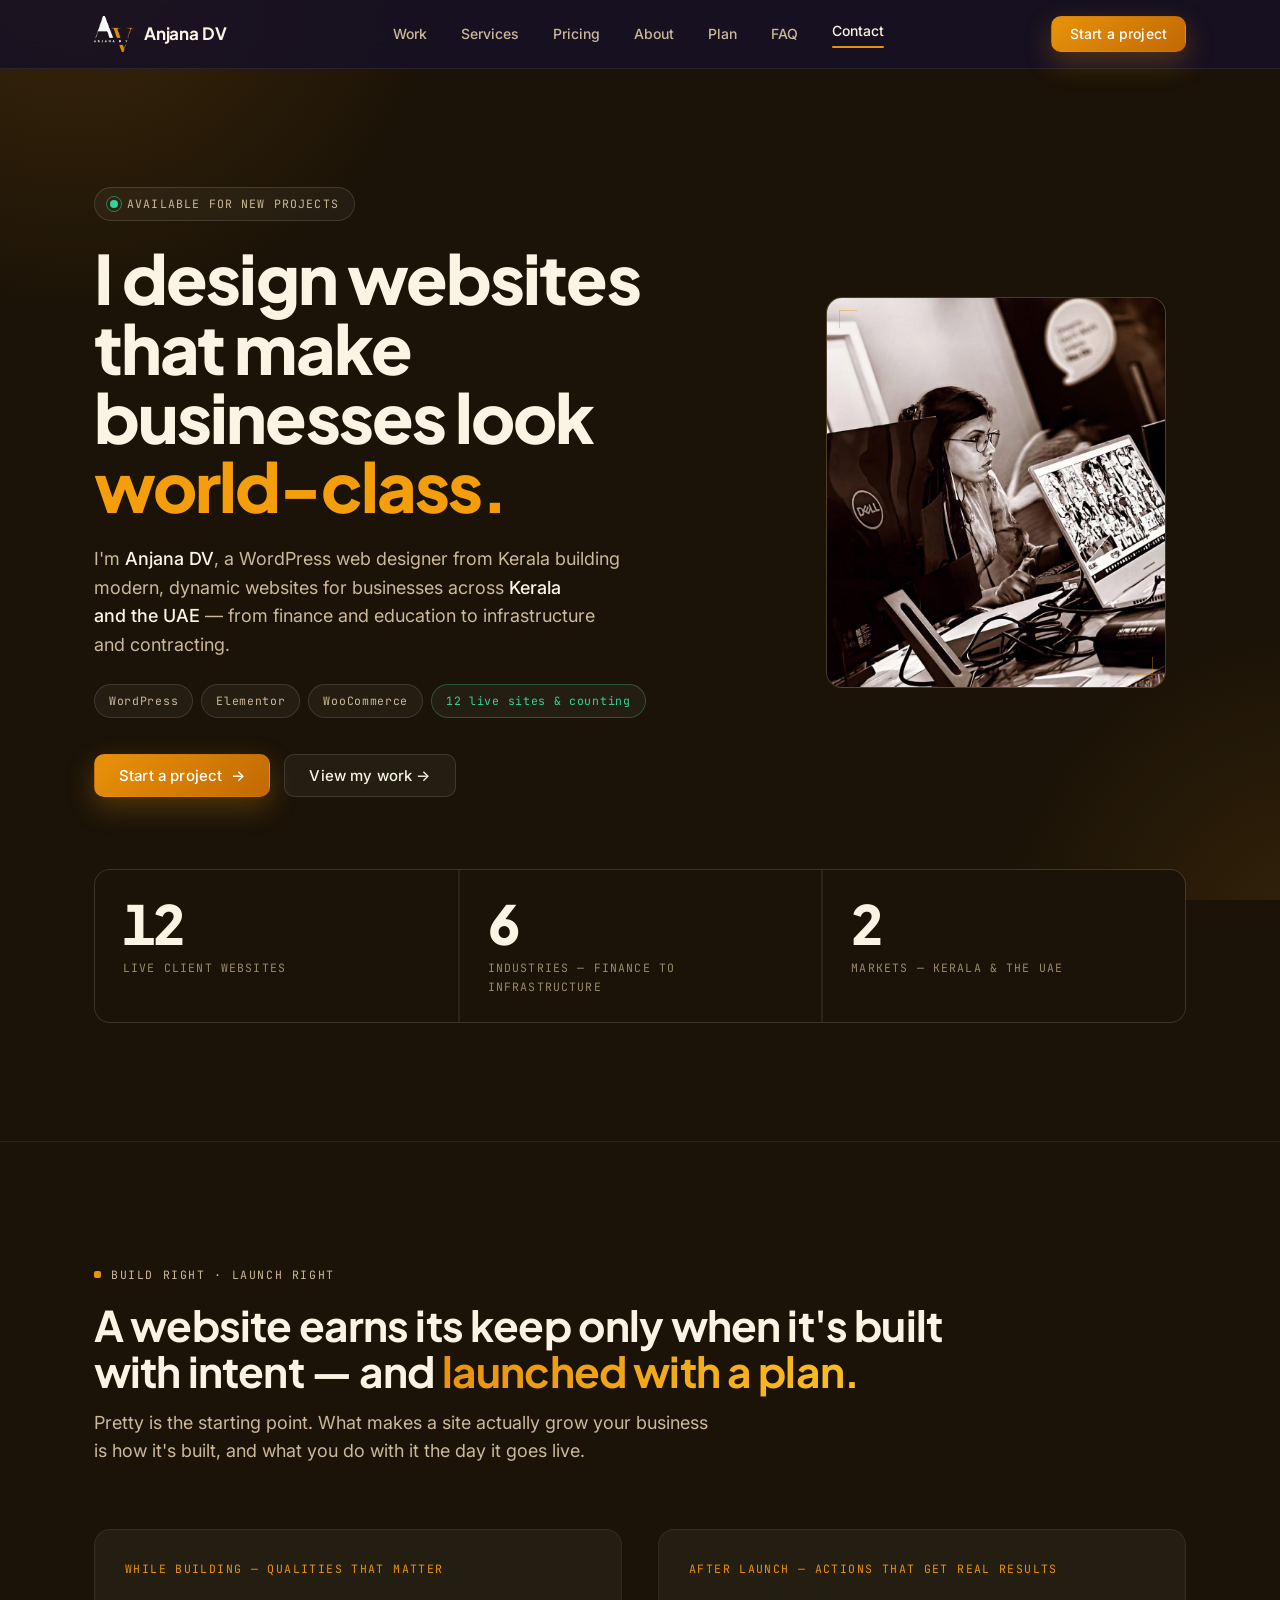
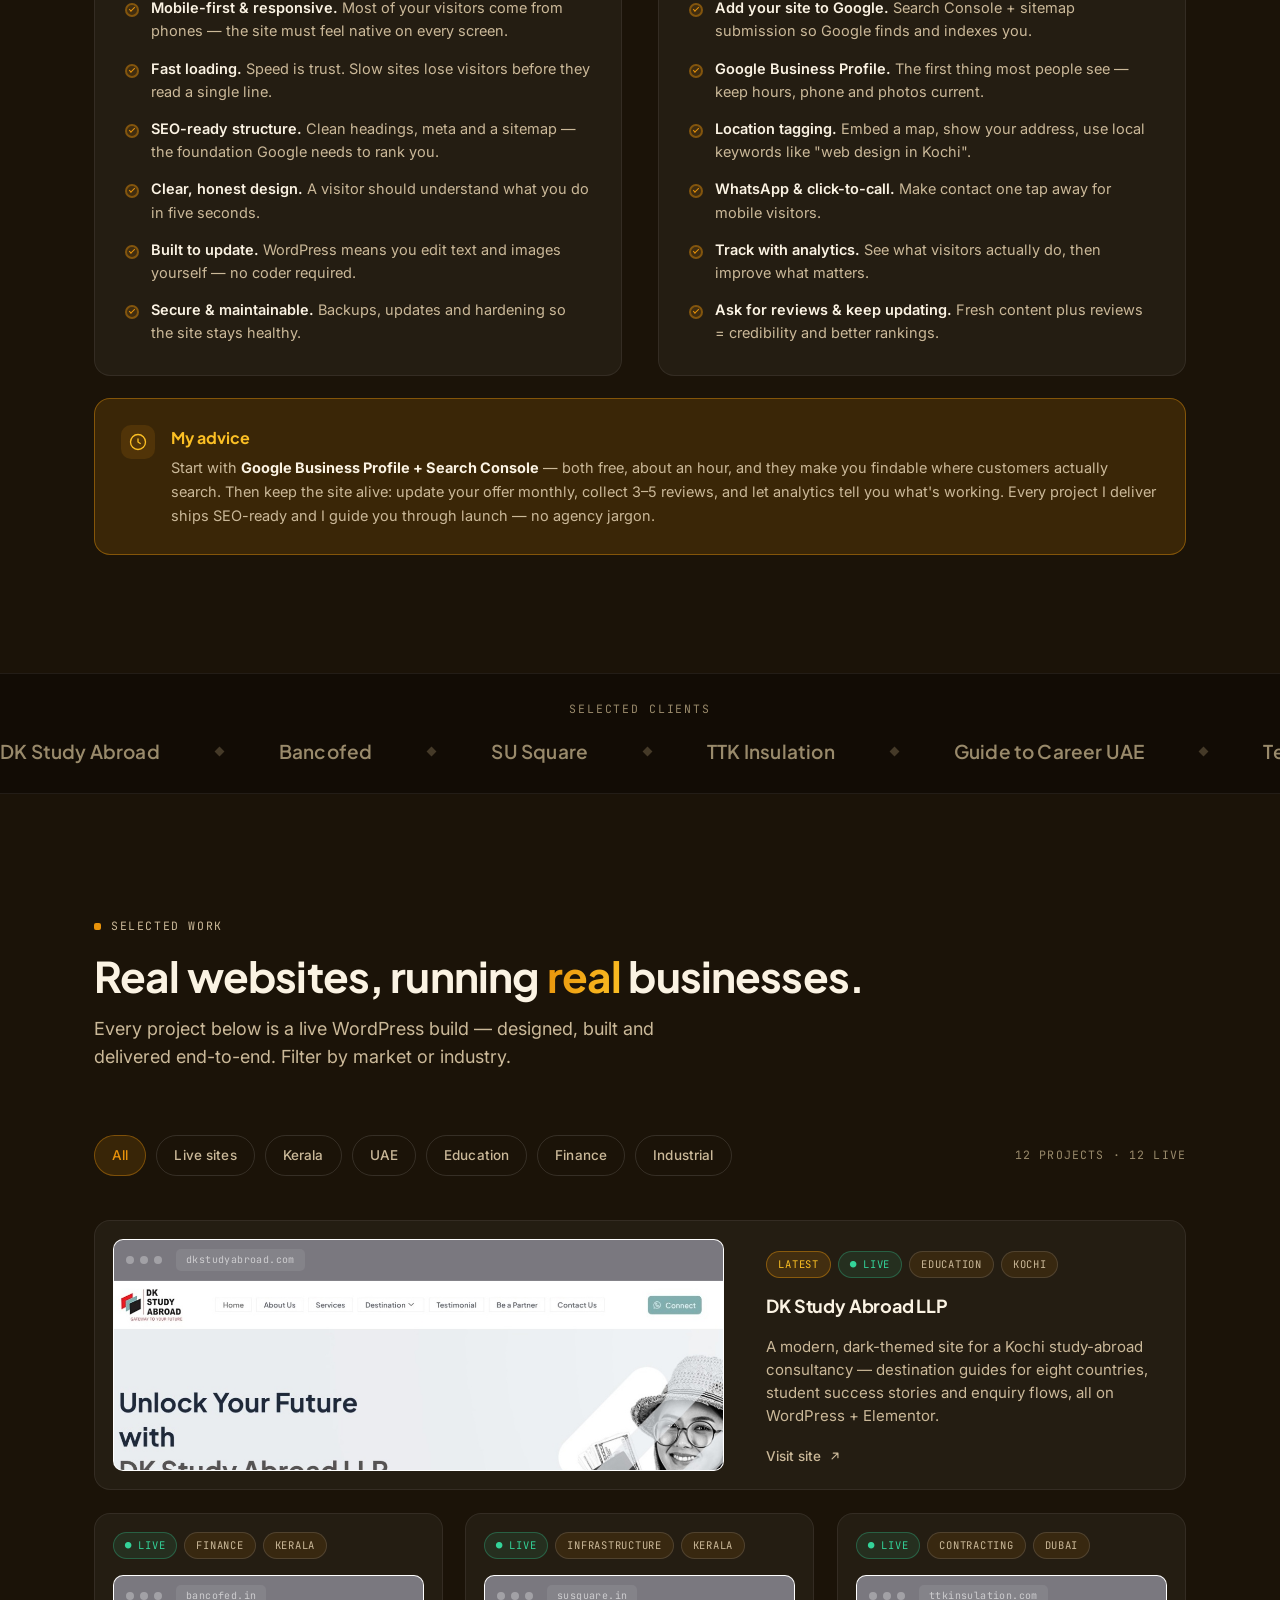
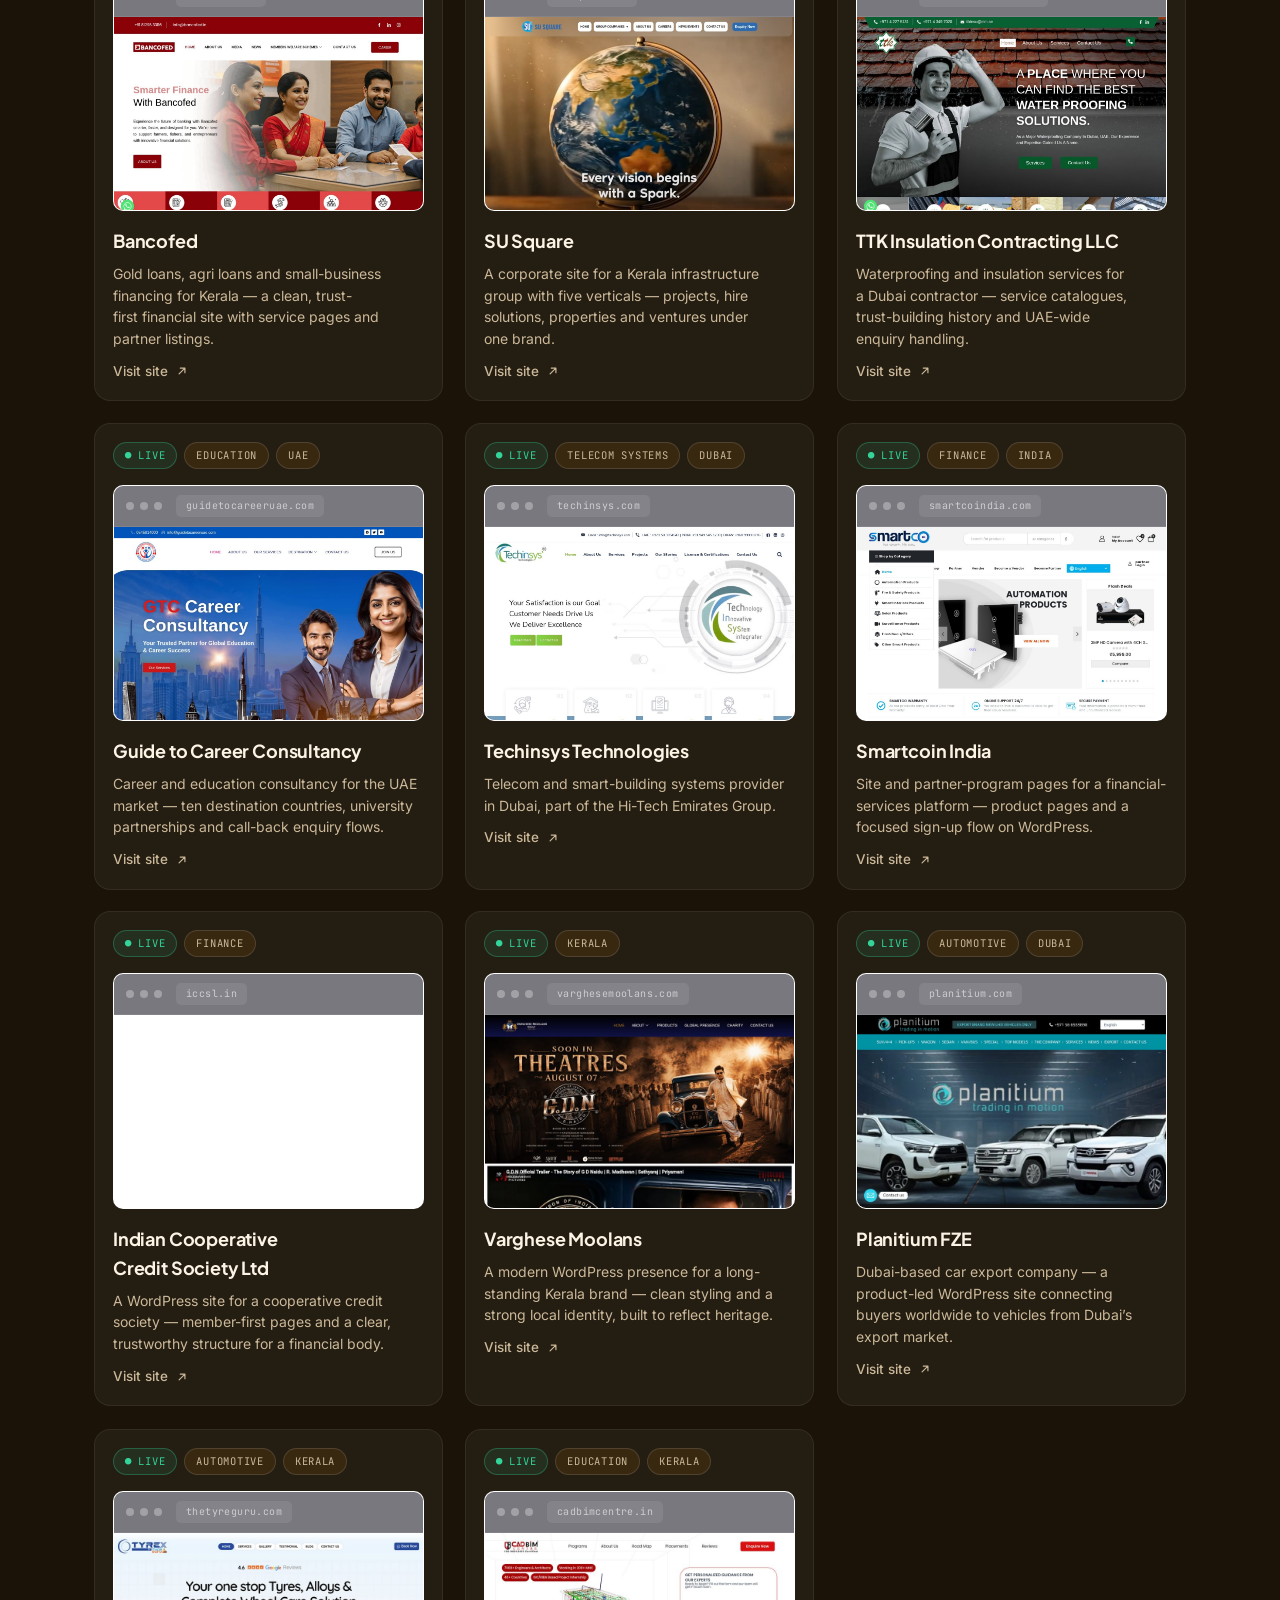
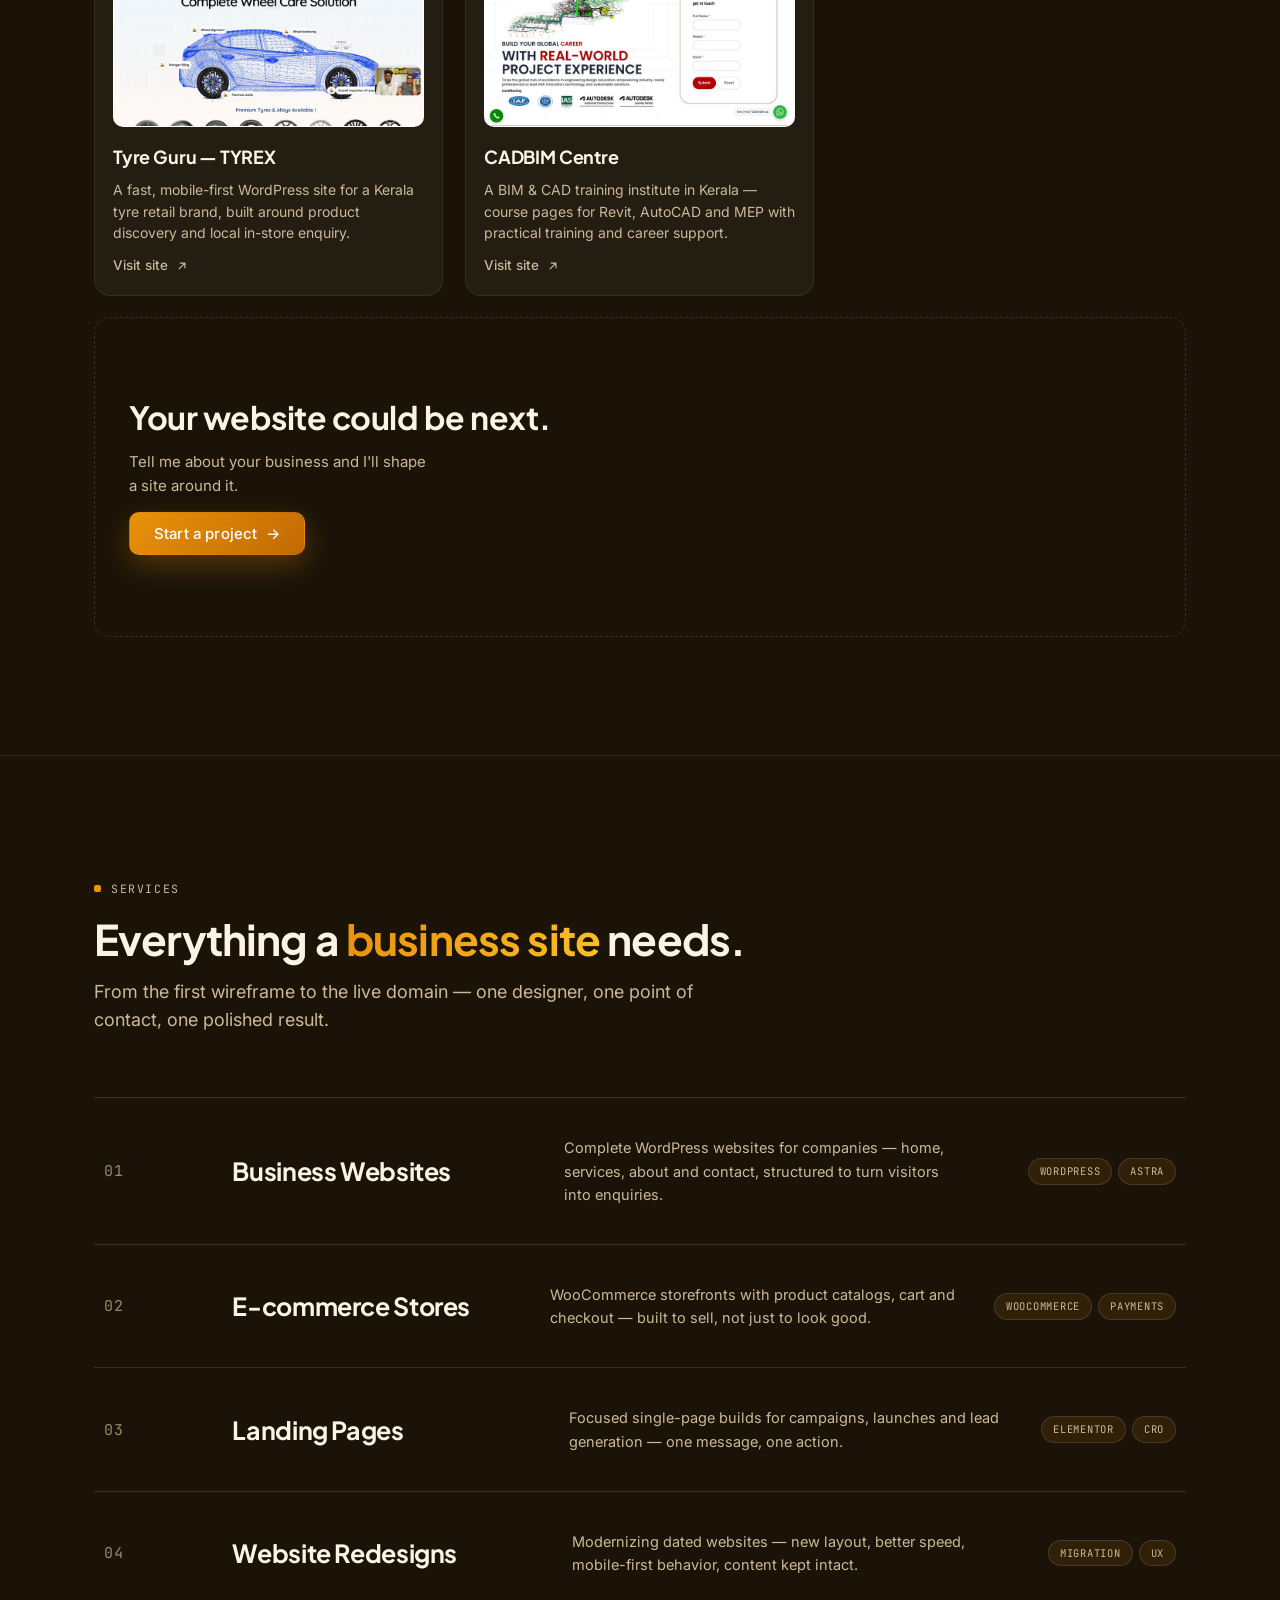
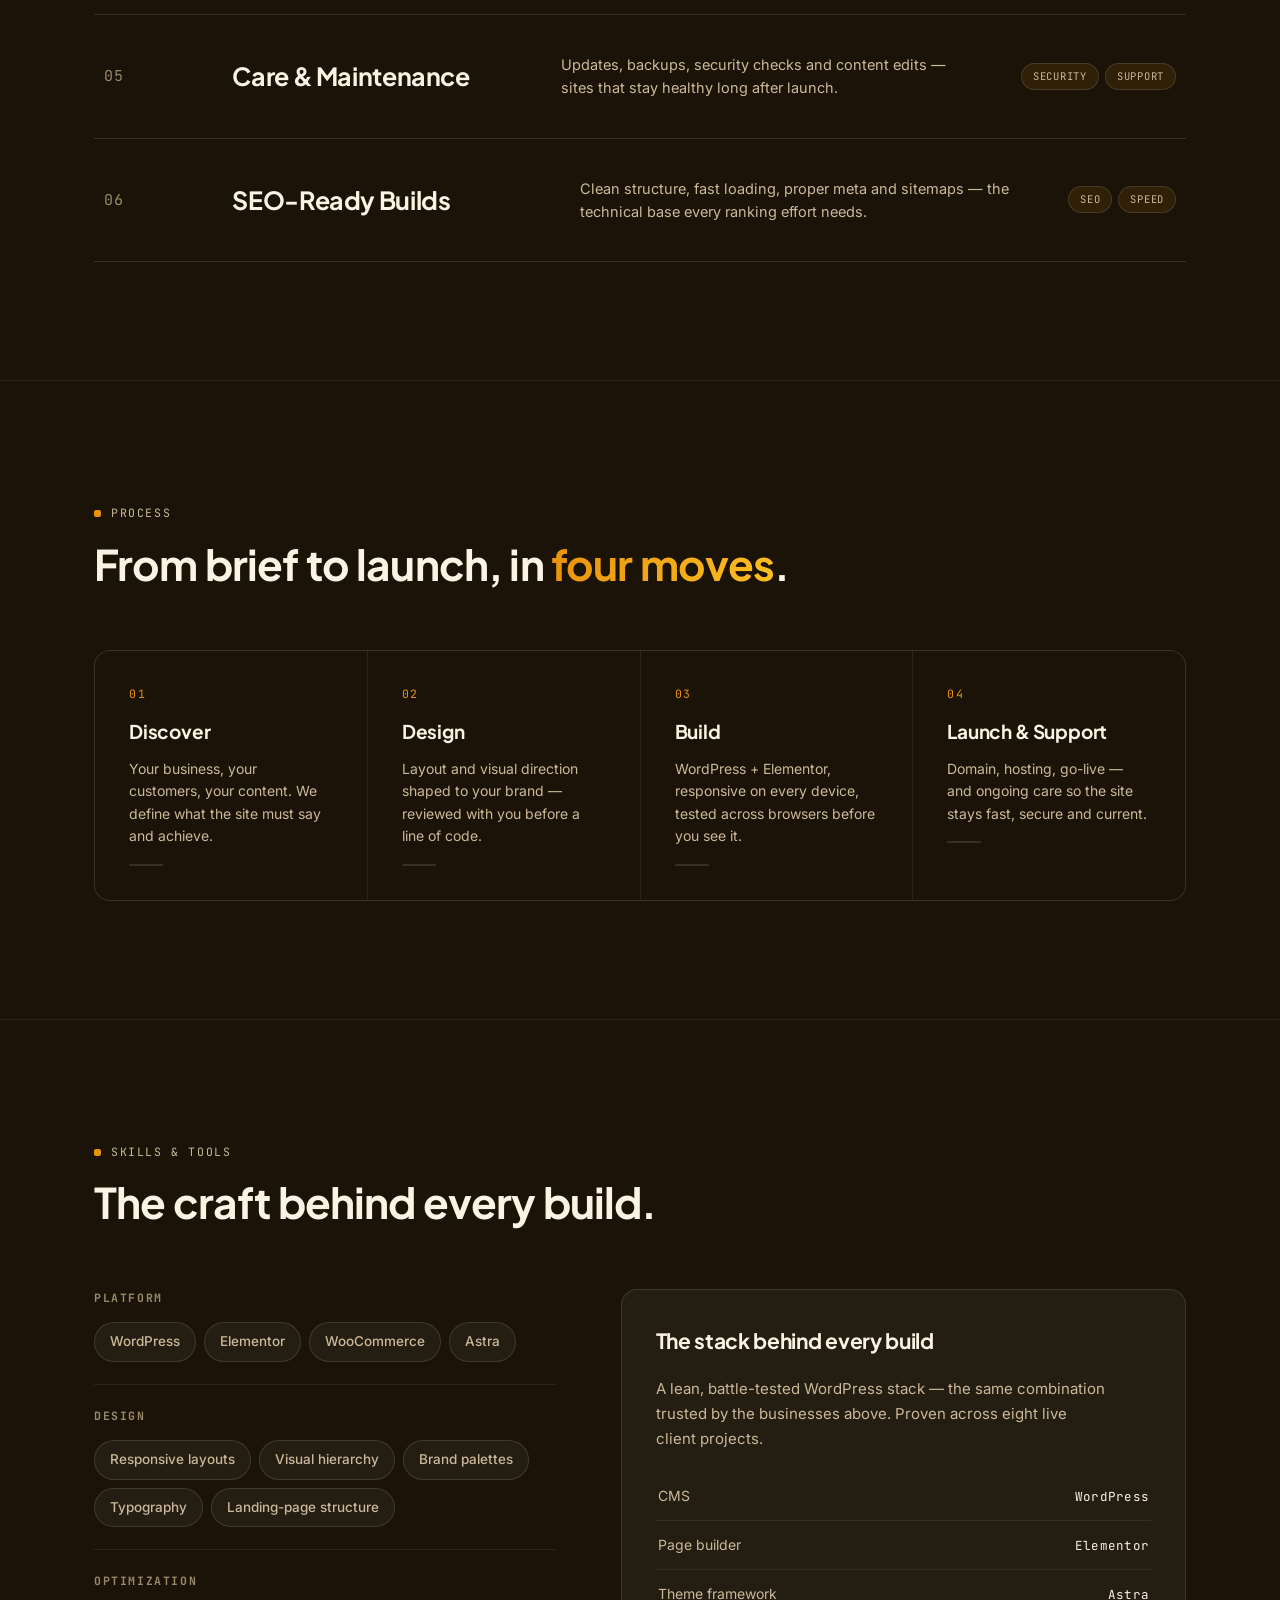
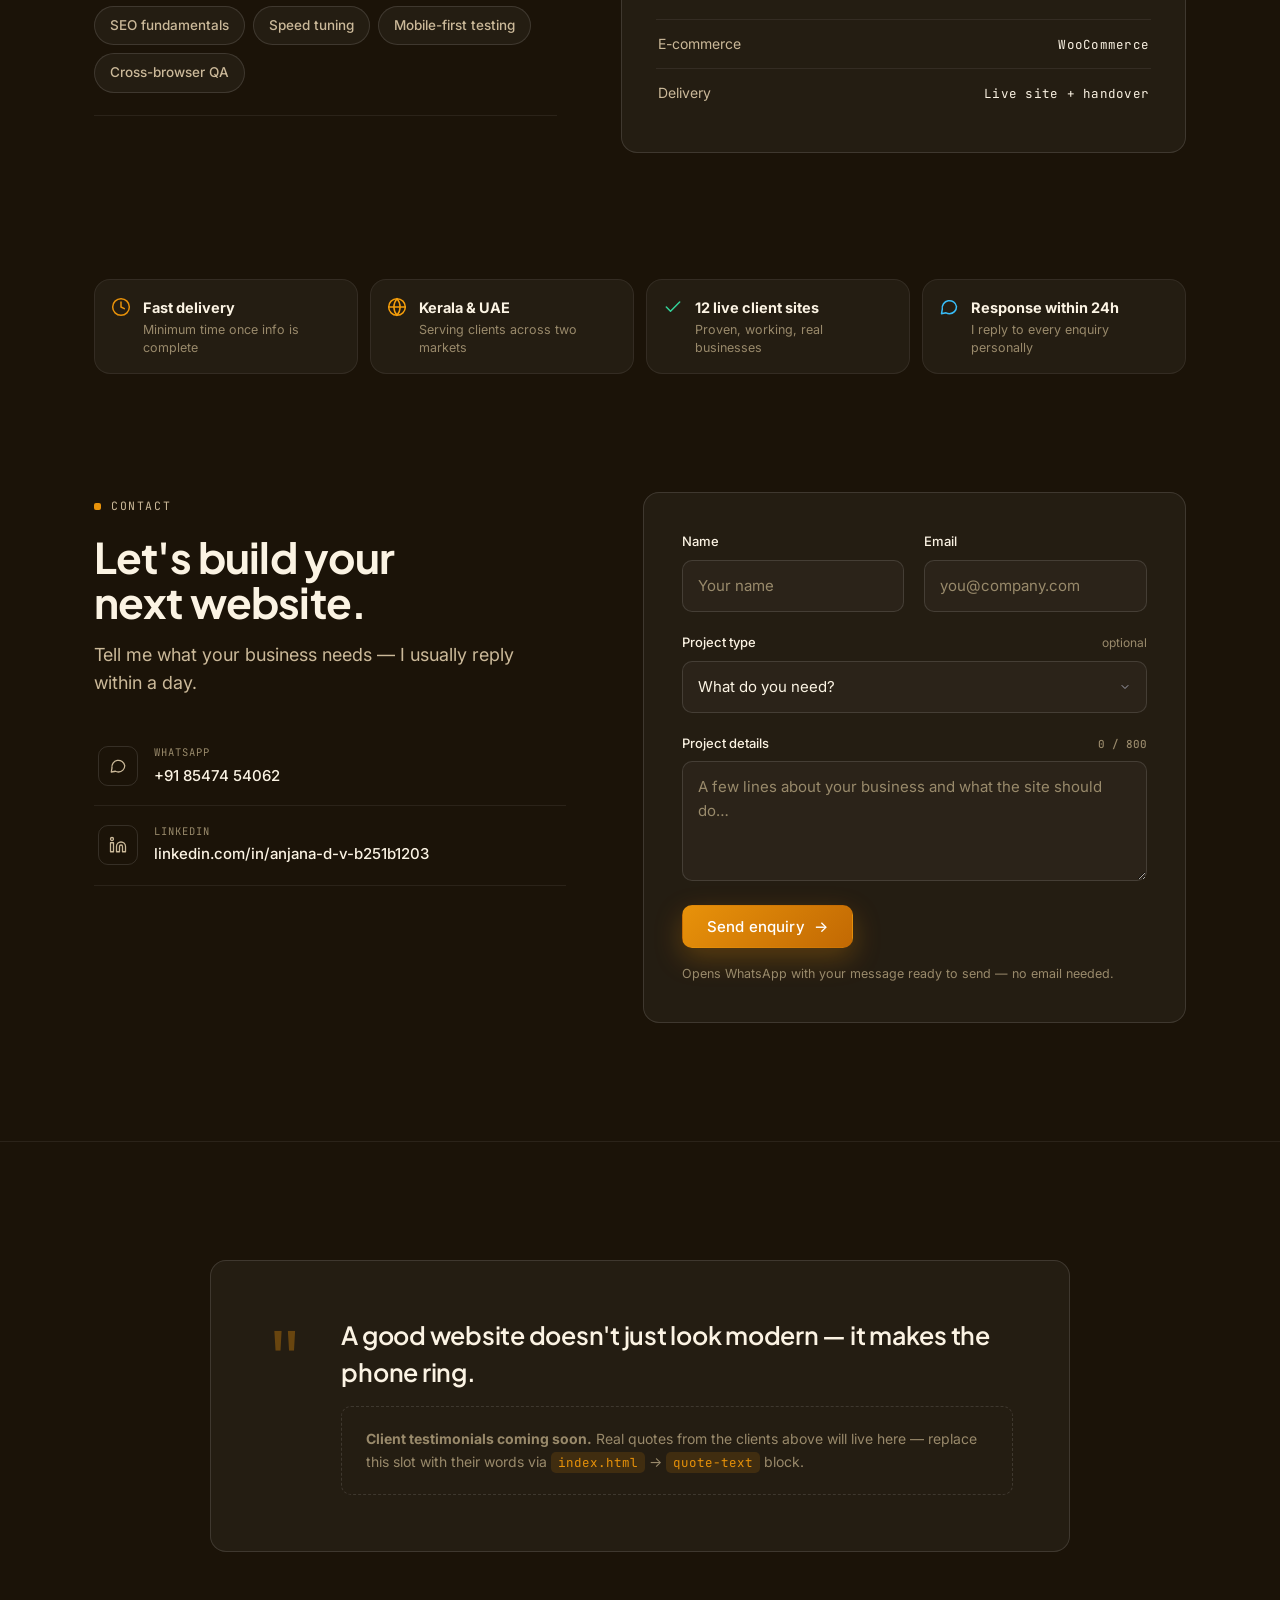
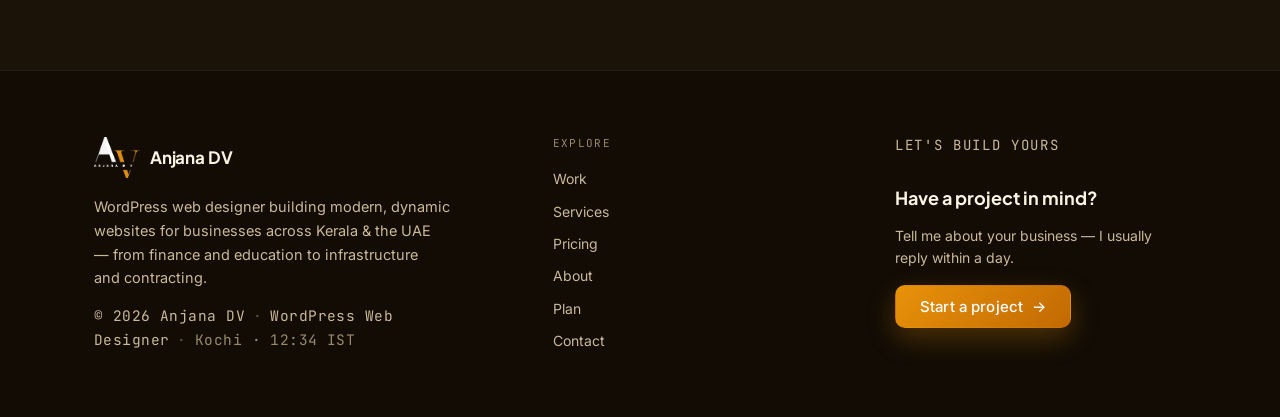
==== commit 8282e872: "Route all contact enquiries to WhatsApp: form opens wa.me instead of mailto, email method removed, W" ====
--- a/index.html
+++ b/index.html
@@ -869,22 +869,11 @@
           <div class="contact-methods">
             <div class="method">
               <span class="method-icon" aria-hidden="true">
-                <svg viewBox="0 0 24 24" fill="none" stroke="currentColor" stroke-width="1.7" stroke-linecap="round" stroke-linejoin="round"><rect x="3" y="5" width="18" height="14" rx="2"/><path d="M3 7l9 6 9-6"/></svg>
-              </span>
-              <div>
-                <p class="method-k">Email</p>
-                <p class="method-v">hello@anjanadv.com</p>
-                <p class="method-note">placeholder — replace with the real address</p>
-              </div>
-            </div>
-            <div class="method">
-              <span class="method-icon" aria-hidden="true">
                 <svg viewBox="0 0 24 24" fill="none" stroke="currentColor" stroke-width="1.7" stroke-linecap="round" stroke-linejoin="round"><path d="M21 11.5a8.38 8.38 0 0 1-8.5 8.5 8.5 8.5 0 0 1-4-1L3 20l1-5.5a8.5 8.5 0 1 1 17-3z"/></svg>
               </span>
               <div>
                 <p class="method-k">WhatsApp</p>
-                <p class="method-v">+91 85474 54062</p>
-                <p class="method-note">placeholder — replace with the real number</p>
+                <p class="method-v"><a href="https://wa.me/918547454062" target="_blank" rel="noopener">+91 85474 54062</a></p>
               </div>
             </div>
             <div class="method">
@@ -940,7 +929,7 @@
               </div>
               <div class="form-actions">
                 <button class="btn btn-primary" type="submit" id="submit-btn">Send enquiry <span class="arr" aria-hidden="true">→</span></button>
-                <p class="form-note">Opens your email app with the message ready — no server involved.</p>
+                <p class="form-note">Opens WhatsApp with your message ready to send — no email needed.</p>
               </div>
             </div>
           </form>
@@ -950,14 +939,13 @@
               <span class="success-icon" aria-hidden="true">
                 <svg viewBox="0 0 24 24" fill="none" stroke="currentColor" stroke-width="2.2" stroke-linecap="round" stroke-linejoin="round"><path d="M20 6L9 17l-5-5"/></svg>
               </span>
-              <h3>Message ready!</h3>
+              <h3>WhatsApp ready!</h3>
             </div>
             <p>
-              Your email app should have opened with the enquiry. If it didn't,
-              use the button below — or reach out on WhatsApp once the real
-              contact details are in place.
-            </p>
-            <a class="btn btn-secondary mailto-btn" id="mailto-fallback" href="#">Open email manually</a>
+              WhatsApp should have opened with your enquiry ready to send.
+              If it didn't, use the button below to open the chat directly.
+            </p>
+            <a class="btn btn-secondary mailto-btn" id="whatsapp-fallback" href="https://wa.me/918547454062" target="_blank" rel="noopener">Open WhatsApp</a>
           </div>
         </div>
       </div>
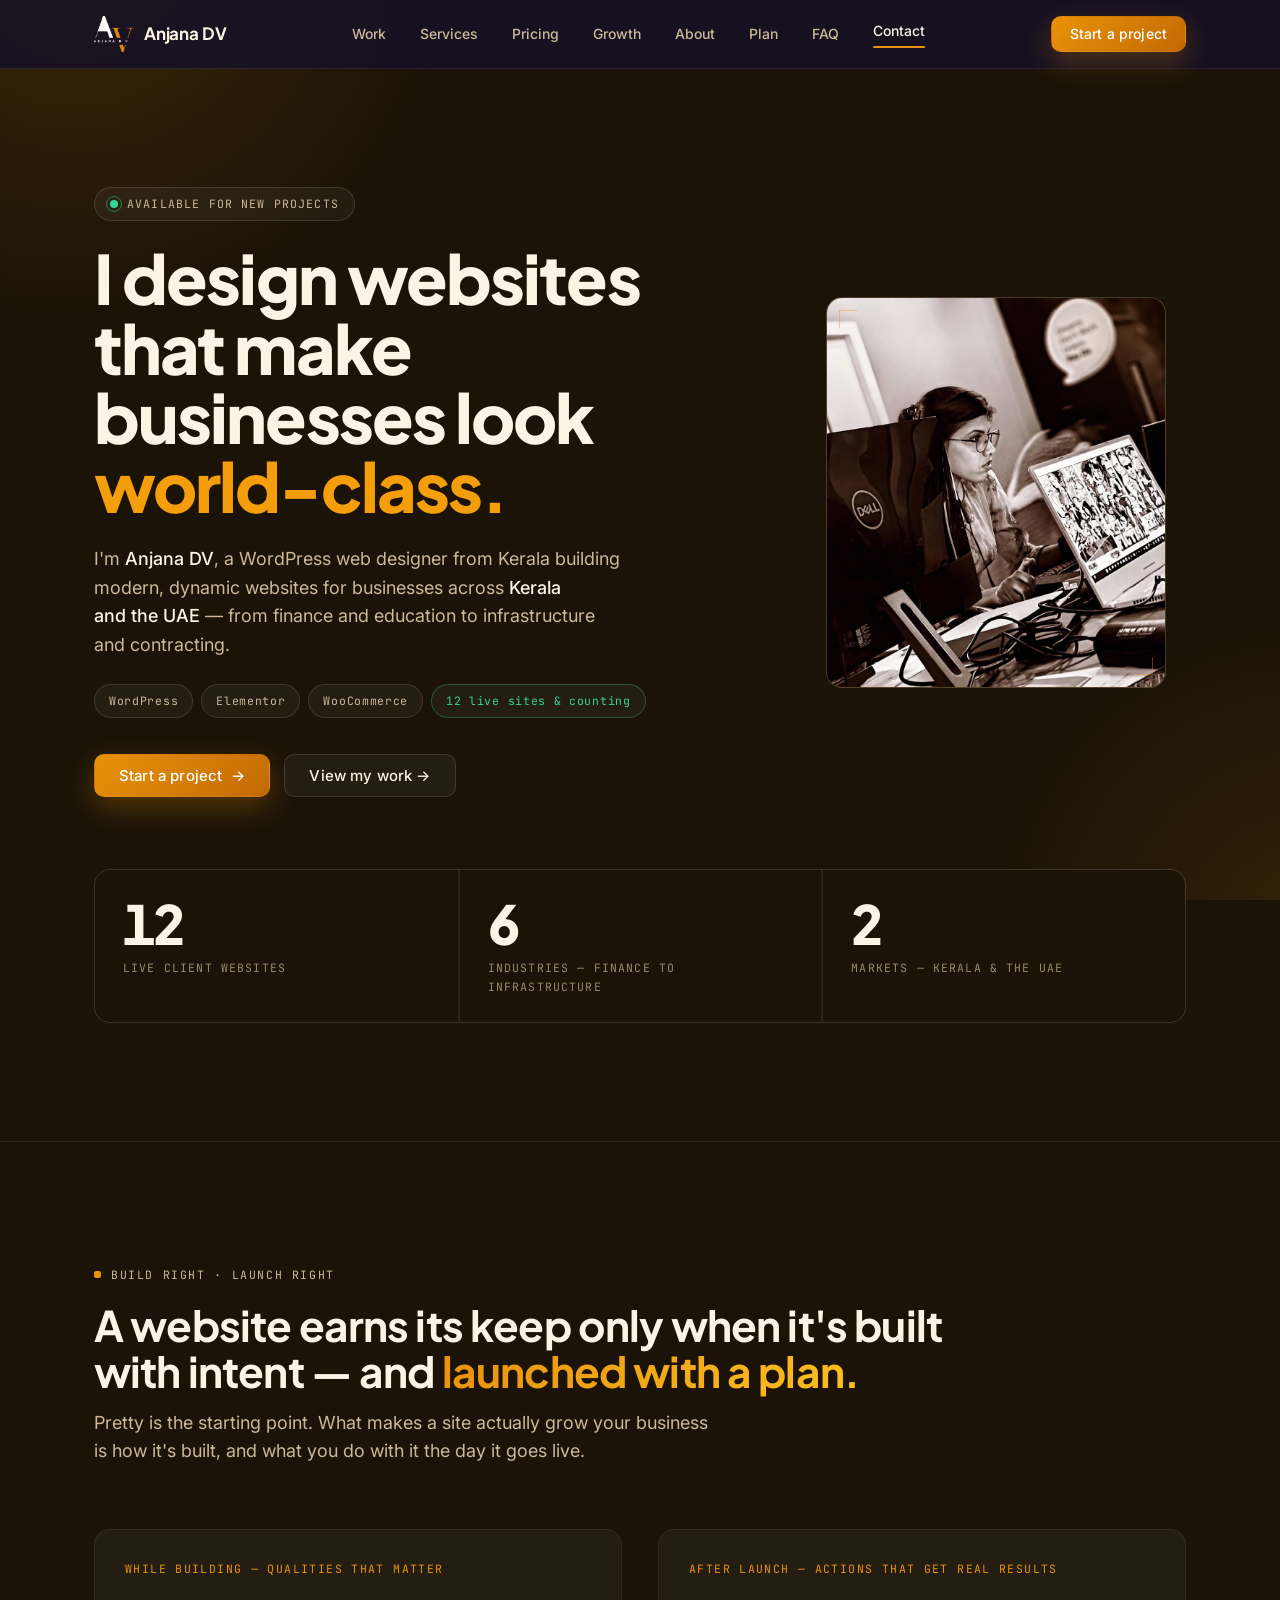
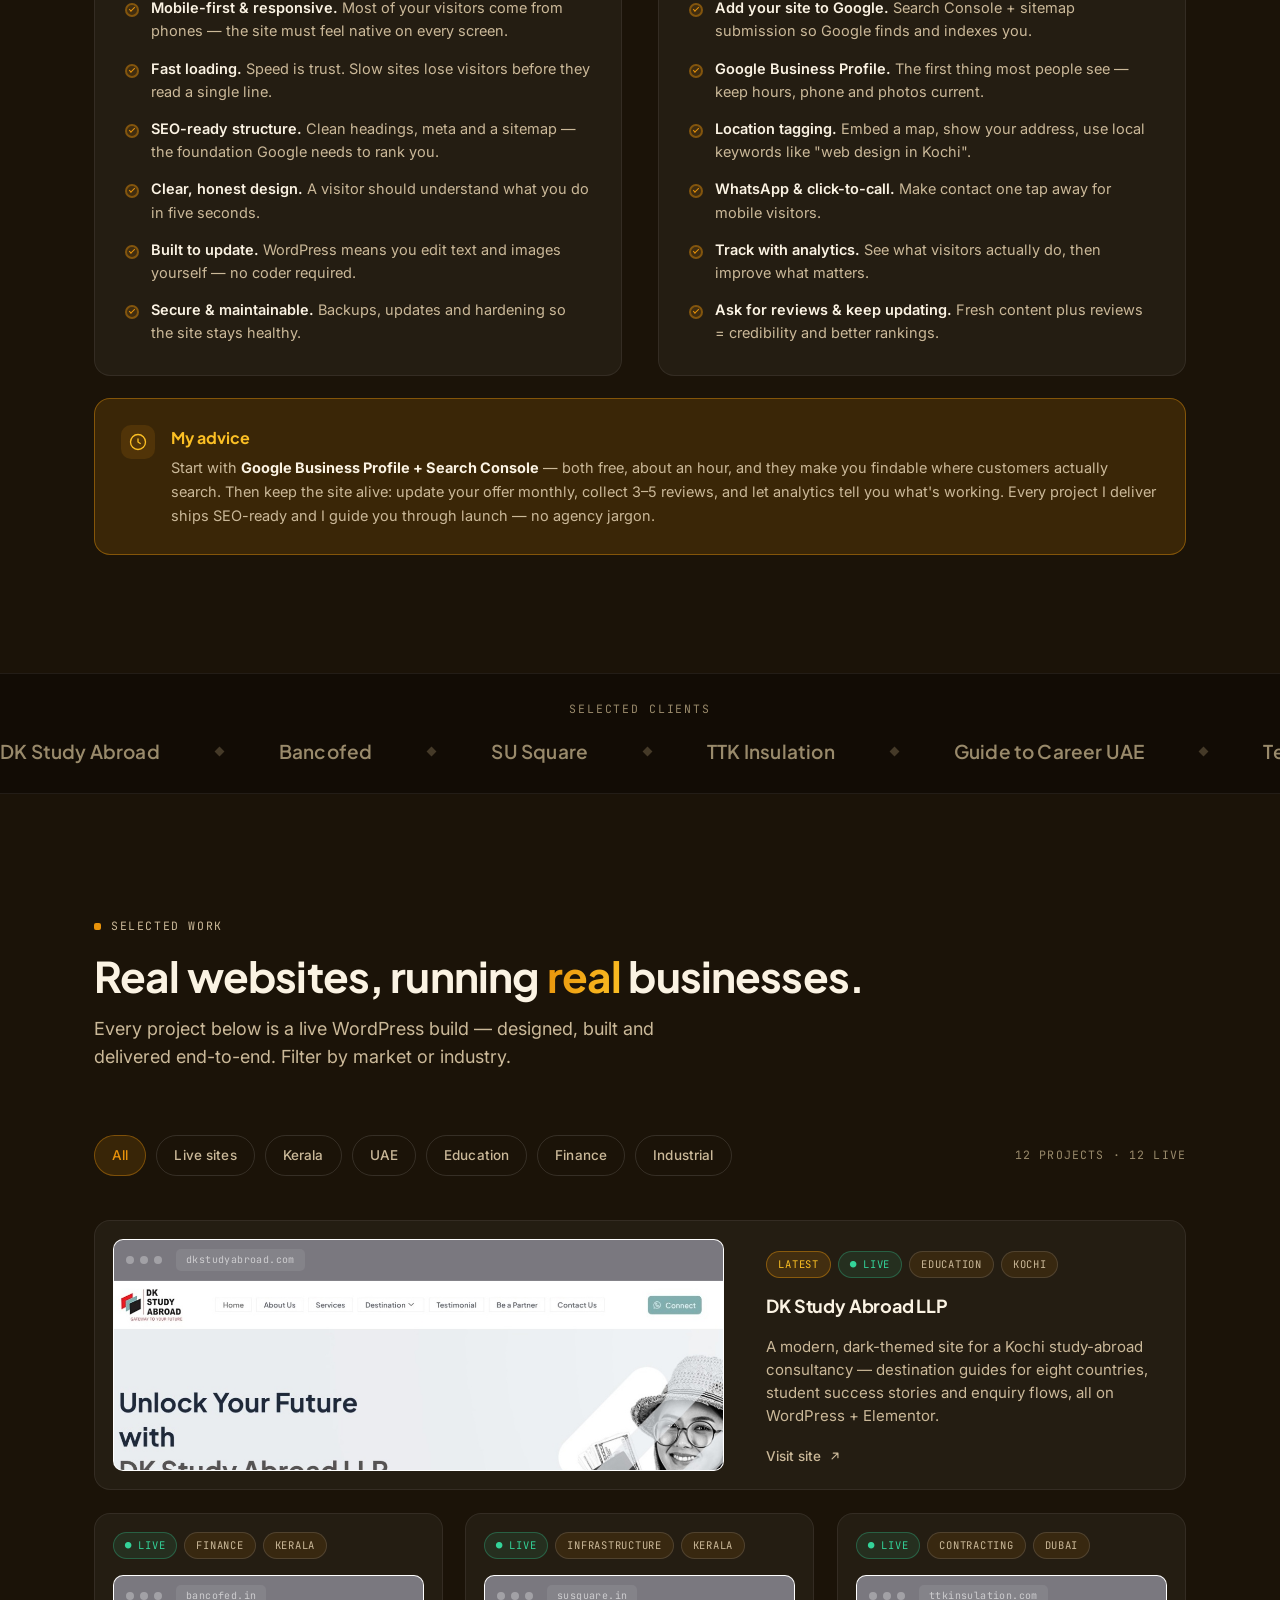
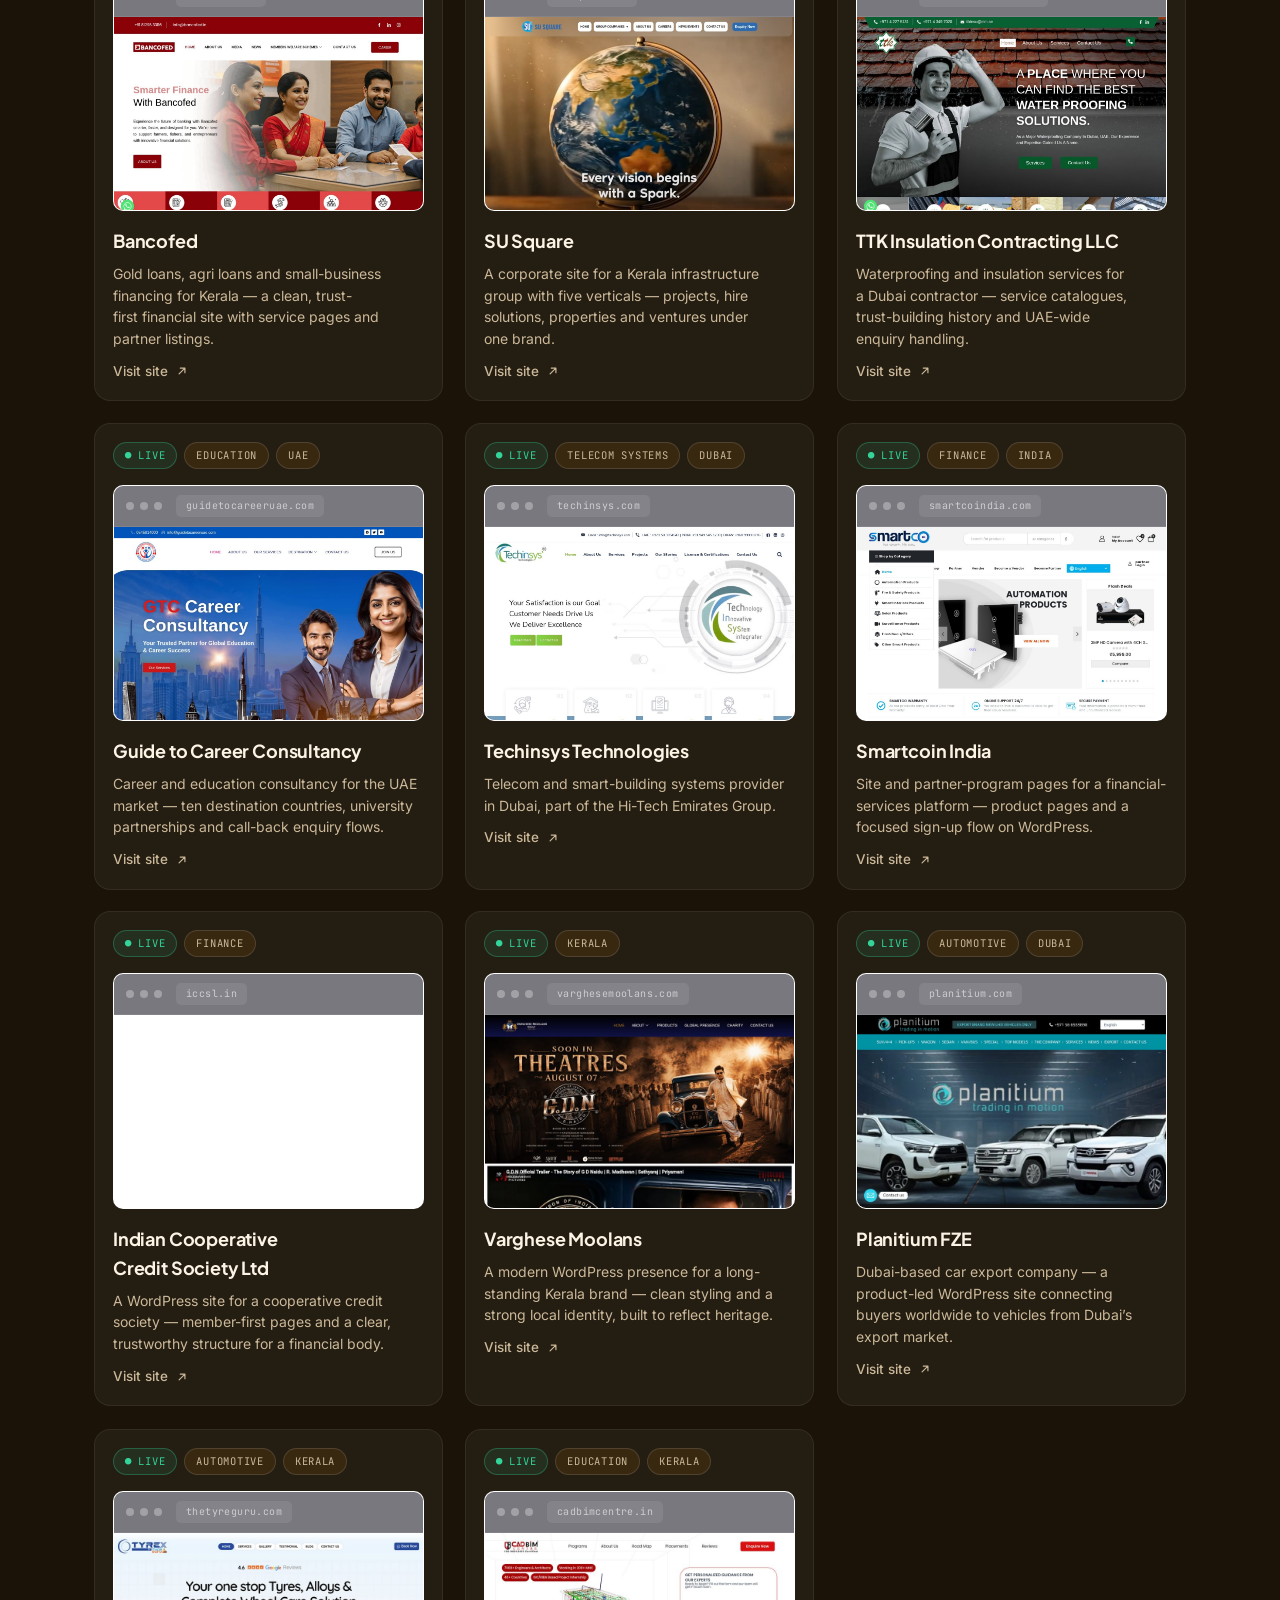
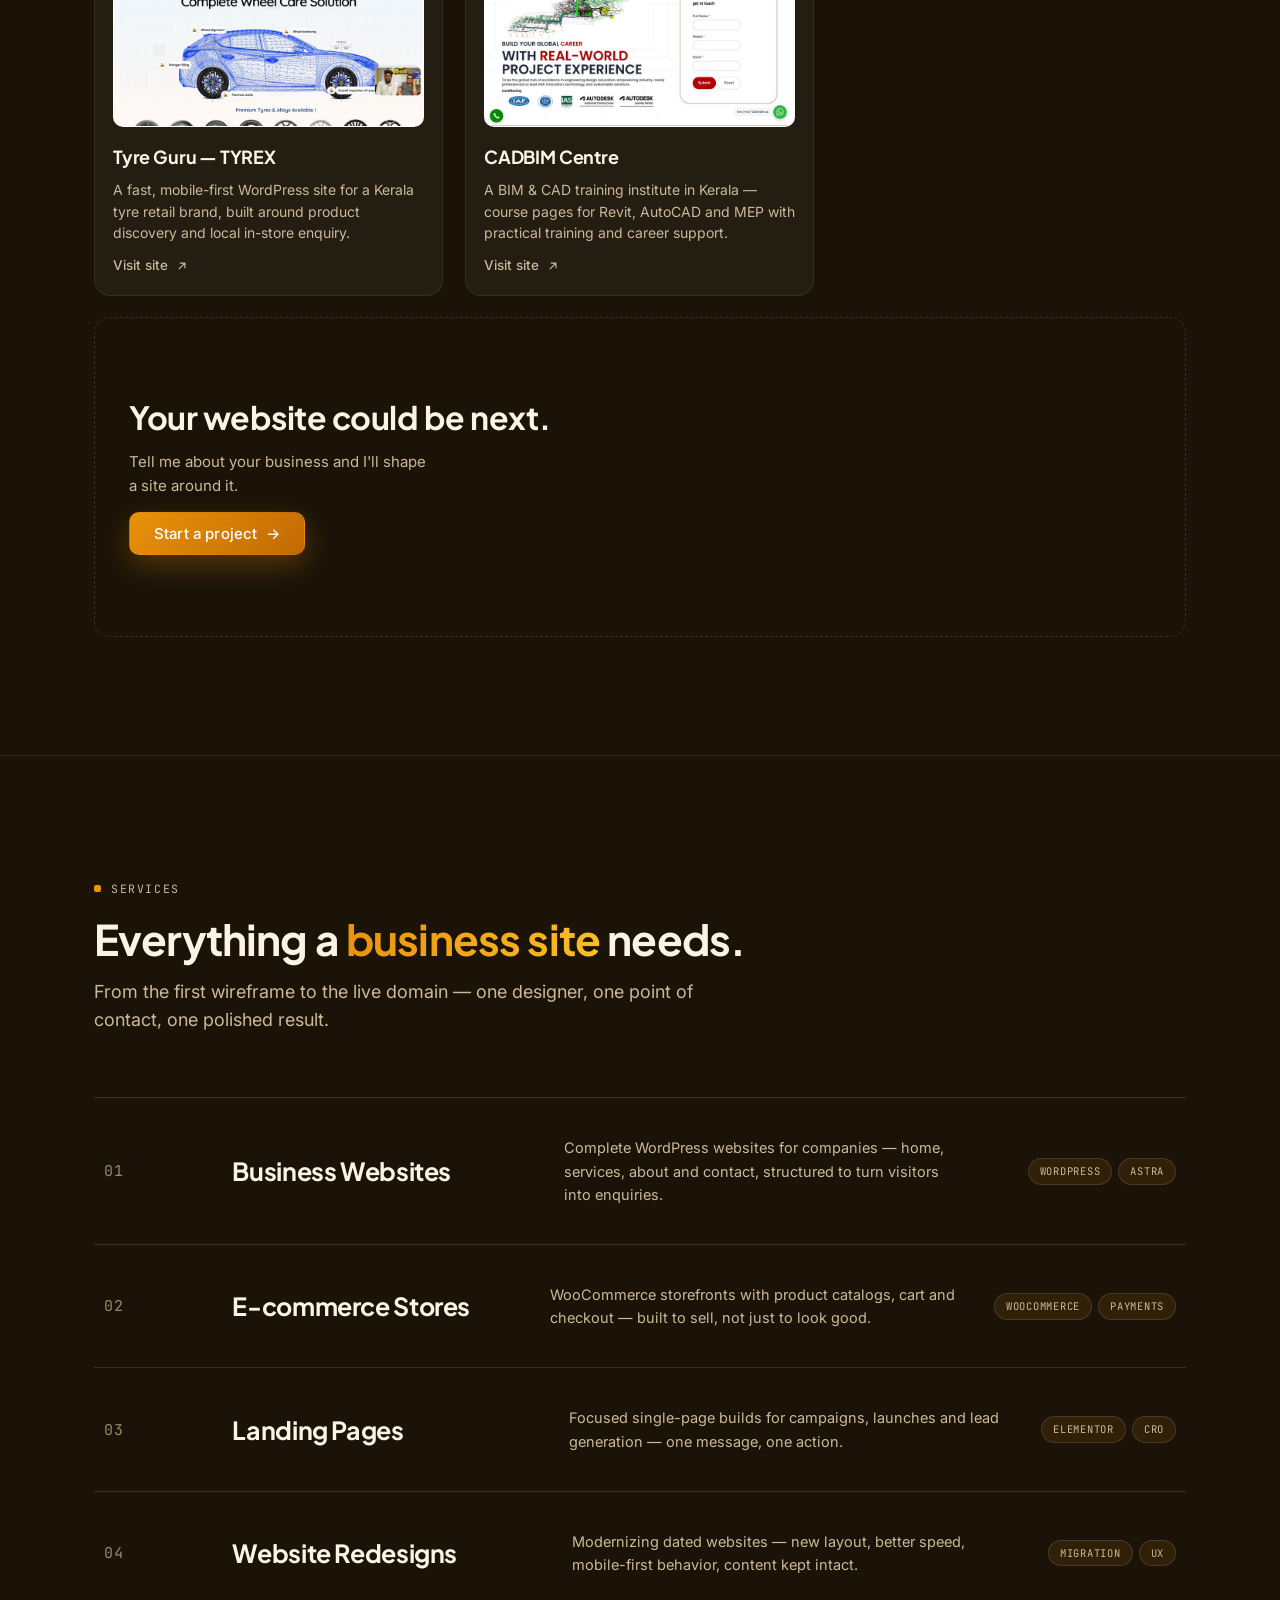
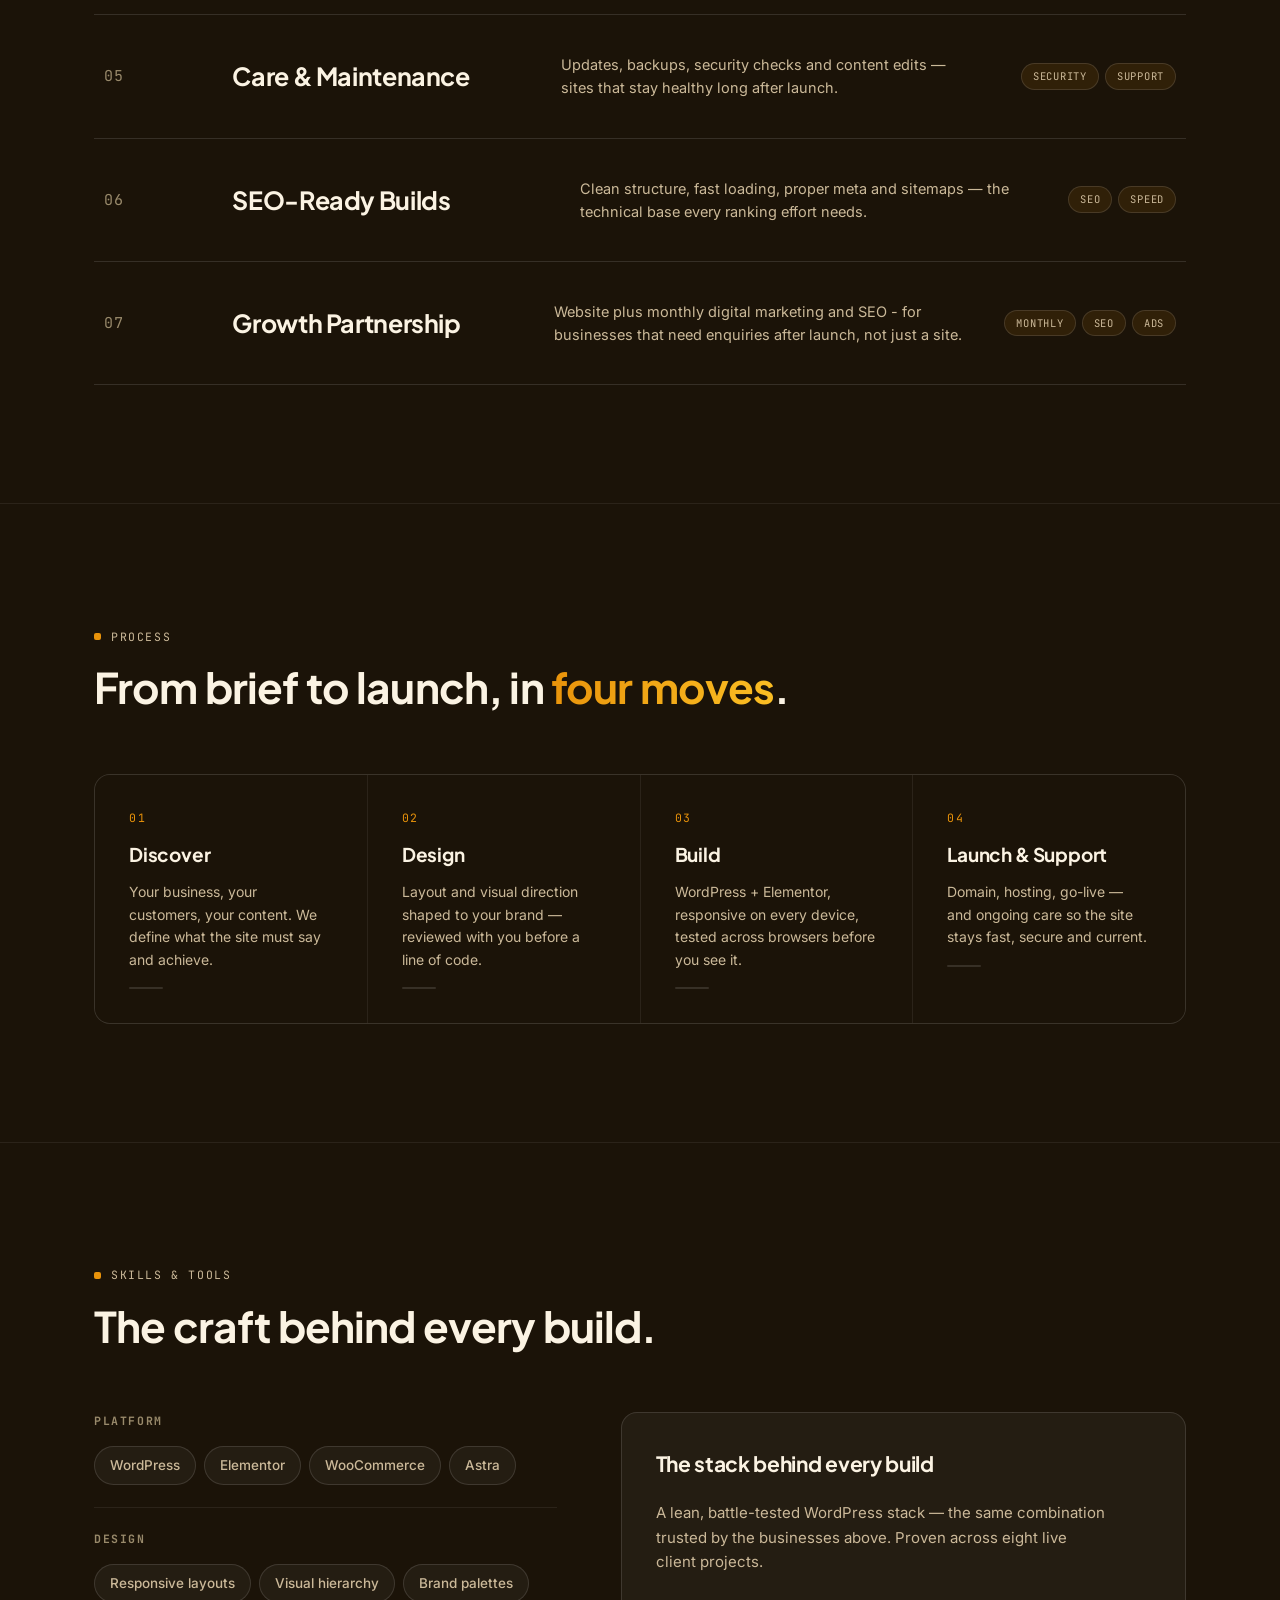
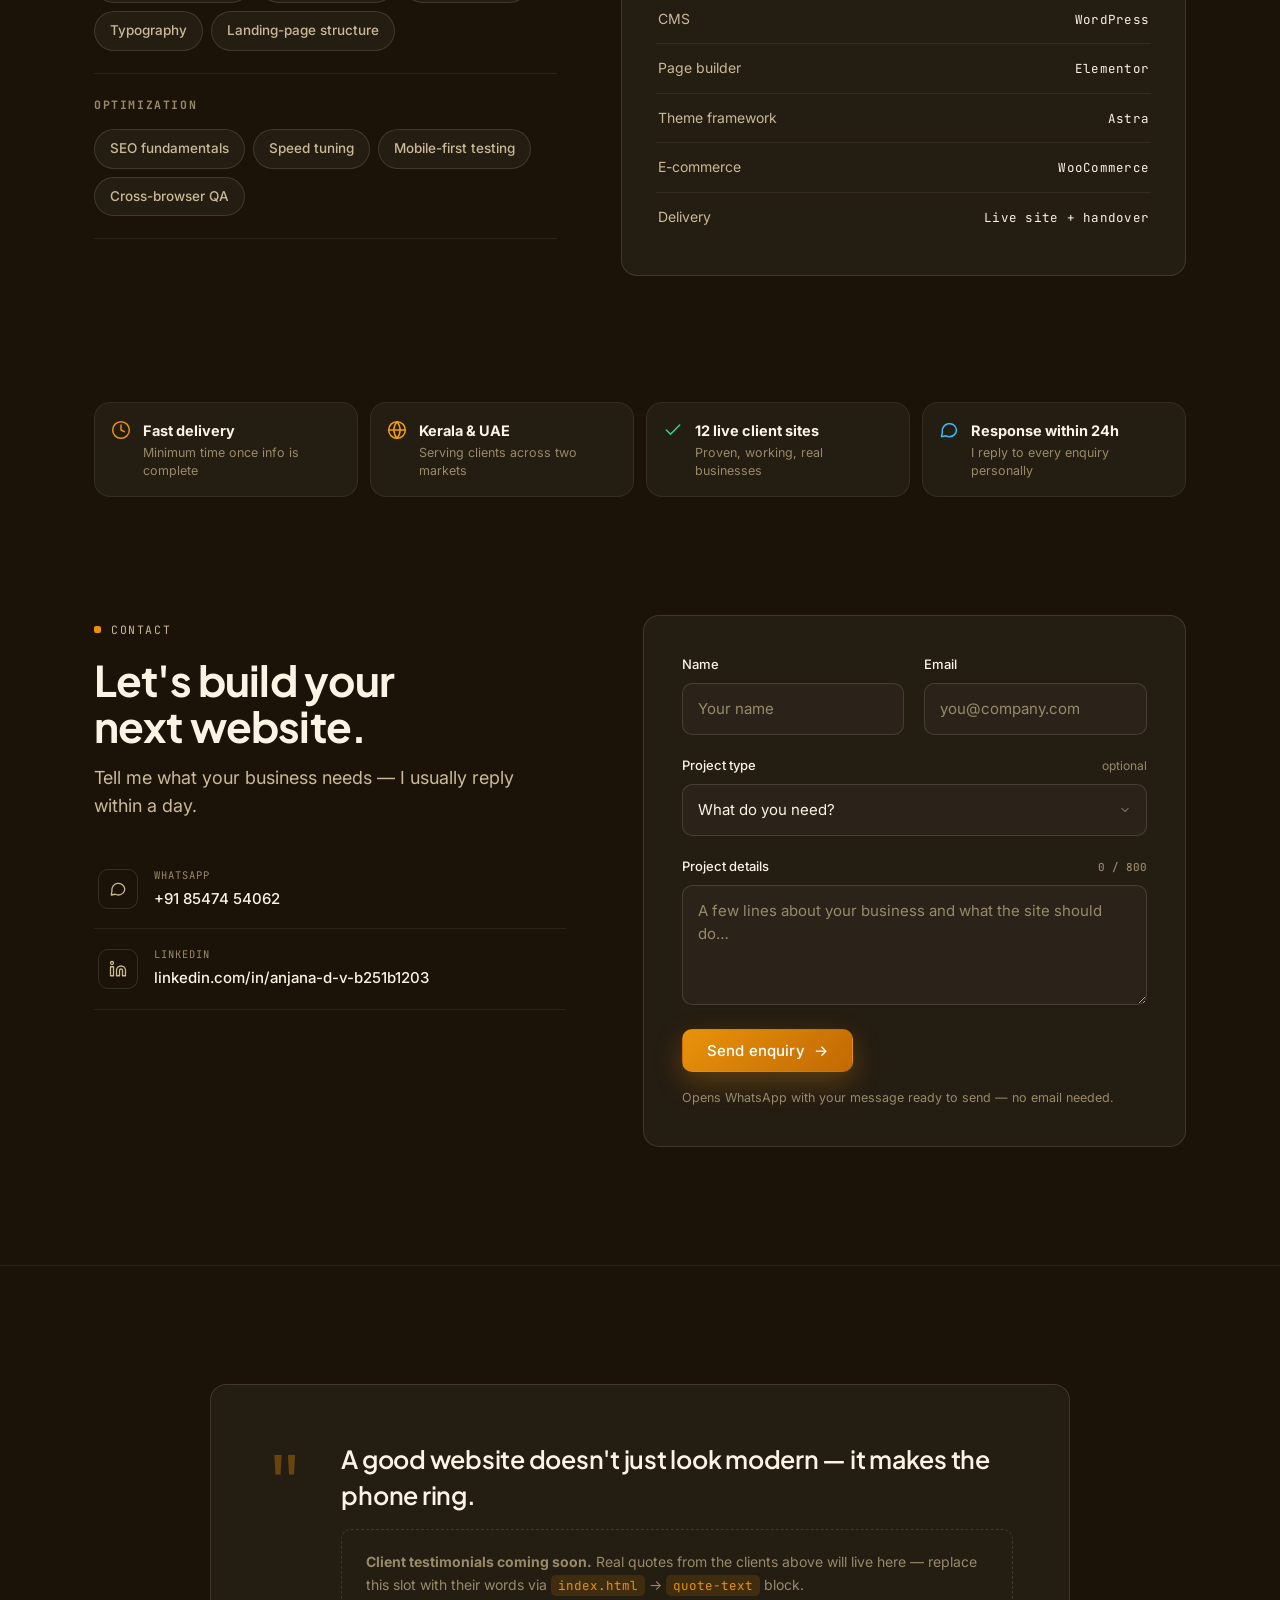
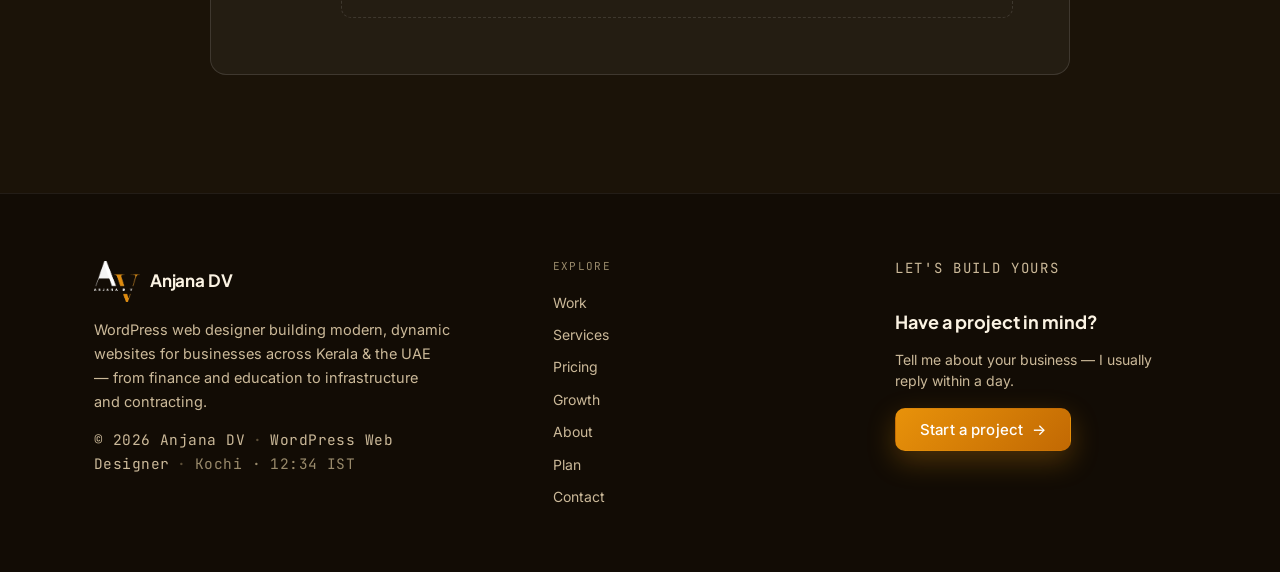
==== commit 569119a5: "Add Growth Partnership product page (website + digital marketing + SEO, monthly) with nav, services " ====
--- a/index.html
+++ b/index.html
@@ -93,6 +93,7 @@
         <a href="#work" data-spy="work">Work</a>
         <a href="#services" data-spy="services">Services</a>
         <a href="pricing.html">Pricing</a>
+        <a href="growth.html">Growth</a>
         <a href="about.html">About</a>
         <a href="plan.html">Plan</a>
         <a href="pricing.html#faq">FAQ</a>
@@ -107,6 +108,7 @@
       <a href="#work">Work</a>
       <a href="#services">Services</a>
       <a href="pricing.html">Pricing</a>
+      <a href="growth.html">Growth</a>
       <a href="about.html">About</a>
       <a href="plan.html">Plan</a>
       <a href="pricing.html#faq">FAQ</a>
@@ -745,6 +747,13 @@
           <div class="svc-tags"><span class="tag">SEO</span><span class="tag">Speed</span></div>
           <span class="svc-arrow" aria-hidden="true">→</span>
         </div>
+        <a class="svc-row reveal" href="growth.html">
+          <span class="svc-num">07</span>
+          <h3 class="svc-name">Growth Partnership</h3>
+          <p class="svc-desc">Website plus monthly digital marketing and SEO - for businesses that need enquiries after launch, not just a site.</p>
+          <div class="svc-tags"><span class="tag">Monthly</span><span class="tag">SEO</span><span class="tag">Ads</span></div>
+          <span class="svc-arrow" aria-hidden="true">→</span>
+        </a>
       </div>
     </div>
   </section>
@@ -992,6 +1001,7 @@
           <a href="index.html#work">Work</a>
           <a href="index.html#services">Services</a>
           <a href="pricing.html">Pricing</a>
+          <a href="growth.html">Growth</a>
           <a href="about.html">About</a>
           <a href="plan.html">Plan</a>
           <a href="index.html#contact">Contact</a>
